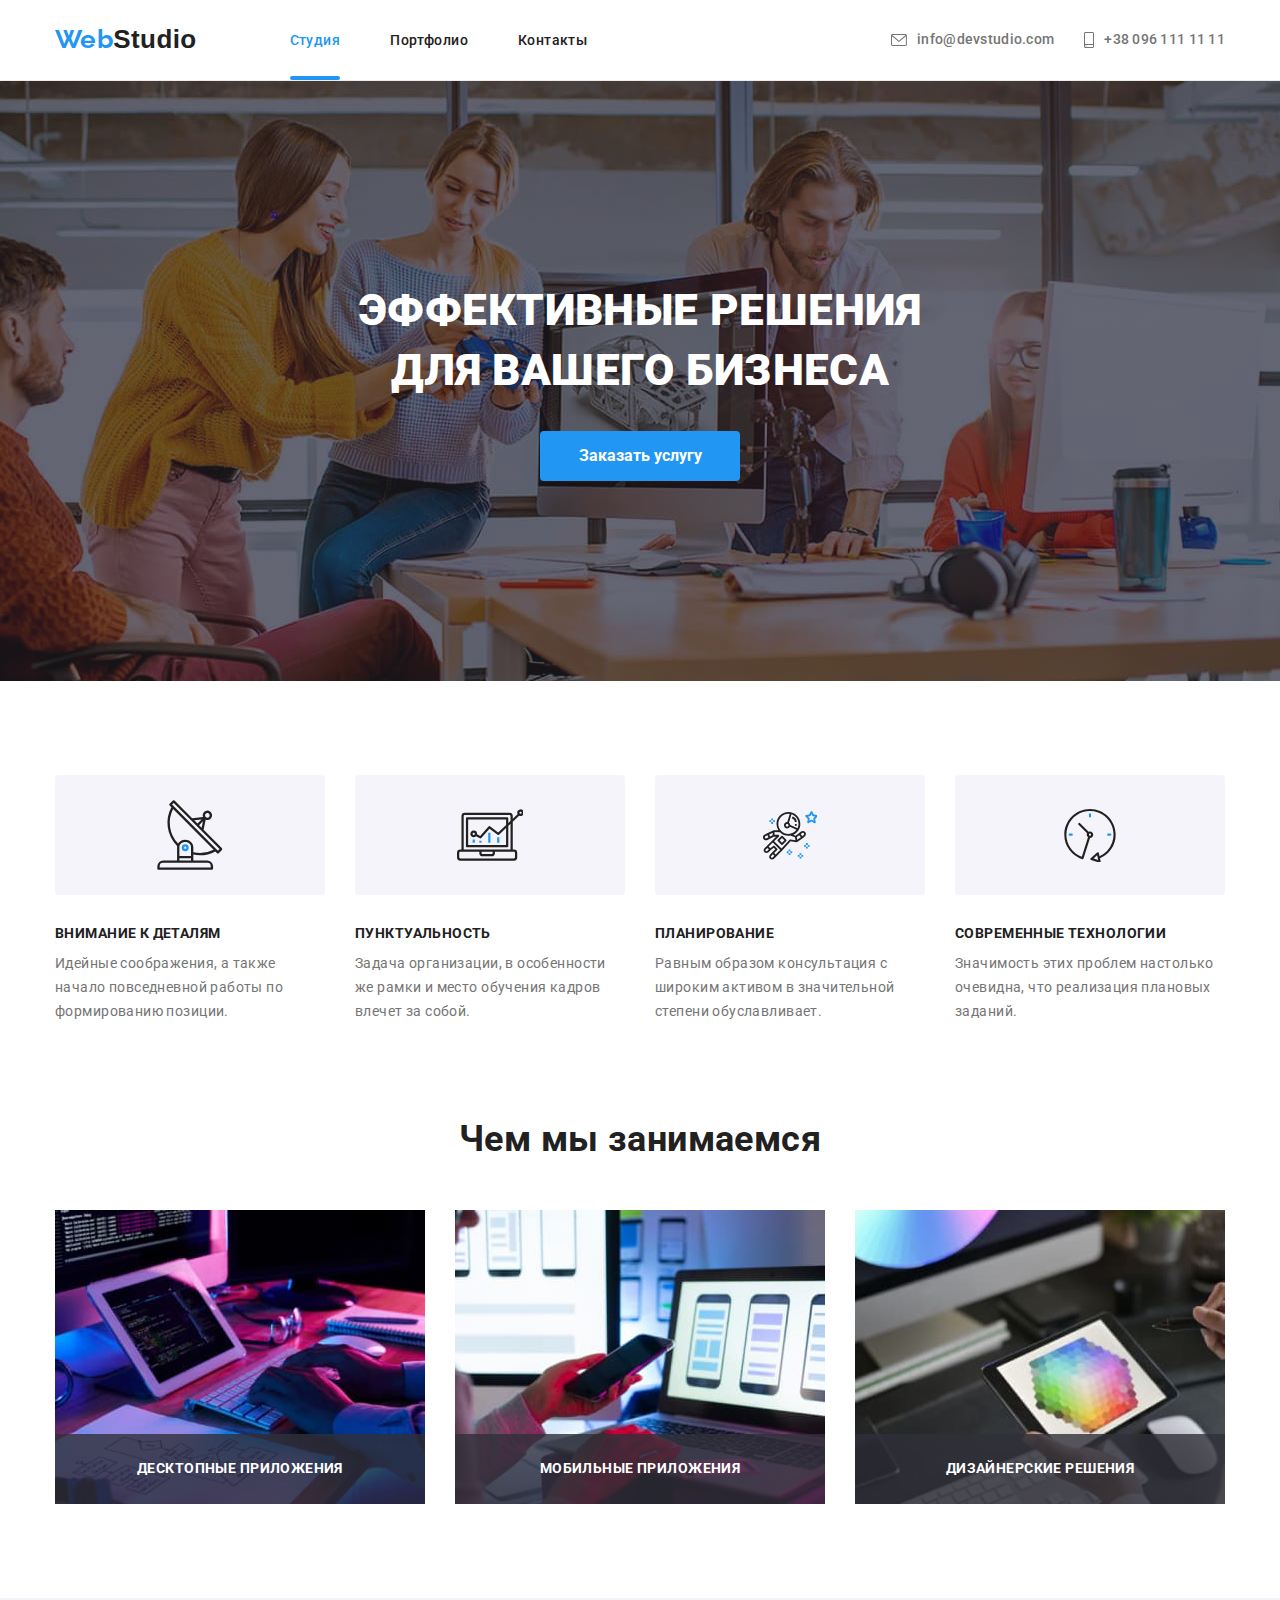
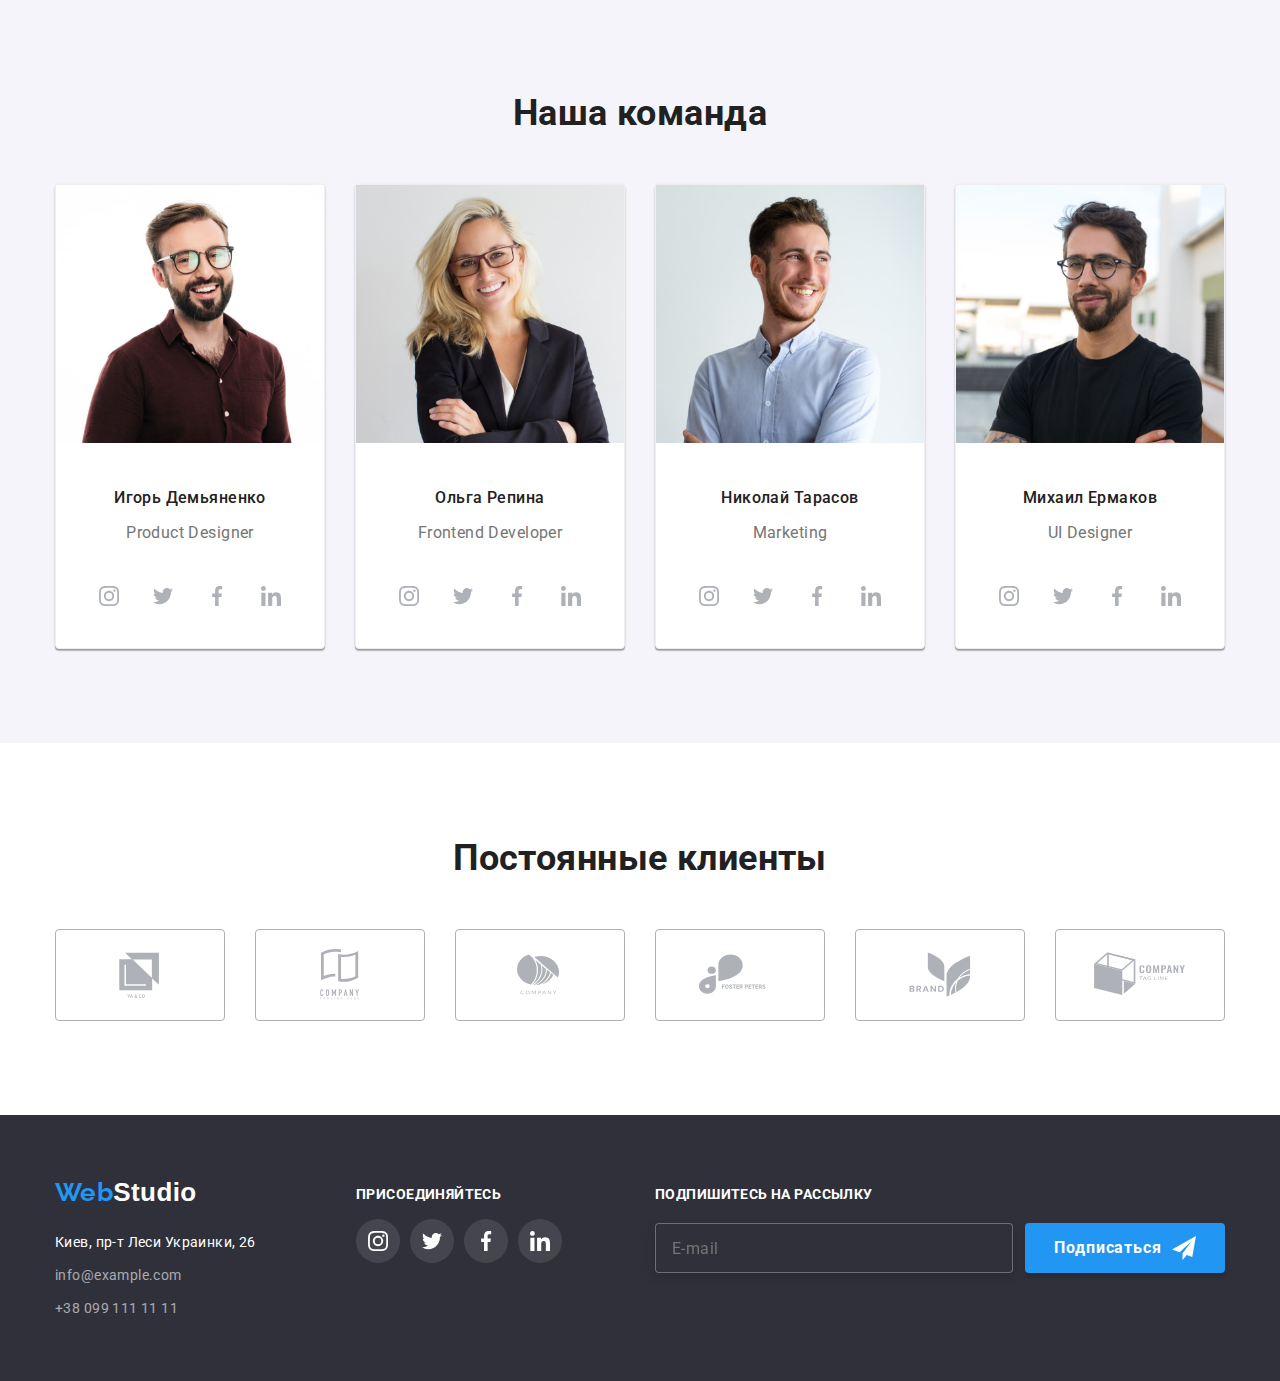
==== index.html @ 703e1705 "копія дз 7" ====
<!DOCTYPE html>
<html lang="ru">
<head>
    <meta charset="UTF-8">
    <meta http-equiv="X-UA-Compatible" content="IE=edge">
    <meta name="viewport" content="width=device-width, initial-scale=1.0">
    <title>WebStudio</title>
    <link rel="stylesheet" href="https://cdnjs.cloudflare.com/ajax/libs/modern-normalize/1.0.0/modern-normalize.min.css">
    <link rel="stylesheet" href="./css/main.min.css" />
    <link rel="preconnect" href="https://fonts.googleapis.com">
    <link rel="preconnect" href="https://fonts.gstatic.com" crossorigin>
    <link href="https://fonts.googleapis.com/css2?family=Raleway:wght@700&family=Roboto:wght@400;500;700;900&display=swap"
        rel="stylesheet">
</head>
<body>
    <!--Шапка сайта-->
    <header class="page-header">
        <div class="container main-nav">
        <nav class="main-nav">
            <a href="./index.html" class="logo">Web<span class="logo__item">Studio</span></a>
            <ul class="site-nav list">
                <li class="site-nav__item"><a href="./index.html" class="site-nav__link current">Студия</a></li>
                <li class="site-nav__item"><a href="./portfolio.html" class="site-nav__link">Портфолио</a></li>
                <li class="site-nav__item"><a href="" class="site-nav__link">Контакты</a></li>
            </ul>
        </nav>
            <ul class="auth-nav list">
                <li class="auth-nav__item link">
                    <a href="mainto:info@devstudio.com" class="auth-nav__link">
                       <svg class="auth-nav__icon" width="16" height="12">
                           <use href="./images/symbol-defs-2.svg#icon-mail"></use>
                       </svg>info@devstudio.com</a>
                </li>
                <li class="auth-nav__item link">
                    <a href="tel:+380961111111" class="auth-nav__link">
                        <svg class="auth-nav__icon" width="10" height="16">
                            <use href="./images/symbol-defs-2.svg#icon-smartphone"></use>
                        </svg>+38 096 111 11 11</a>
                </li>
            </ul>
        </div>
    </header>
    <main>
        <!-- Герой-->
    <div>
        <section class="hero">
            <h1 class="hero__title">ЭФФЕКТИВНЫЕ РЕШЕНИЯ </br> ДЛЯ ВАШЕГО БИЗНЕСА</h1>
            <button type="button" class="hero__button" data-modal-open>Заказать услугу</button>
        </section>
    </div>
    <section class="section">
        <div class="container">
        <!--<h2 class="section-title">Преимущества</h2>-->
        <ul class="section-feature list">
            <li class="section-feature__item">
                <div class="item-feature">
                    <svg class="item-feature__icon" width="65.32" height="70">
                        <use href="./images/symbol-defs-2.svg#icon-vector"></use>
                    </svg>
                </div>
                <h3 class="section-feature__title">ВНИМАНИЕ К ДЕТАЛЯМ</h3>
                <p class="section-feature__text">Идейные соображения, а также начало повседневной работы по формированию позиции.</p> 
            </li>
            <li class="section-feature__item">
                <div class="item-feature">
                    <svg class="item-feature__icon" width="66.96" height="70">
                        <use href="./images/symbol-defs-2.svg#icon-diagram"></use>
                    </svg>
                </div>
                <h3 class="section-feature__title">ПУНКТУАЛЬНОСТЬ</h3>
                <p class="section-feature__text">Задача организации, в особенности же рамки и место обучения кадров влечет за собой.</p>
            </li>
            <li class="section-feature__item">
                <div class="item-feature">
                    <svg class="item-feature__icon" width="54.83" height="60.66">
                        <use href="./images/symbol-defs-2.svg#icon-astronaut"></use>
                    </svg>
                </div>
                <h3 class="section-feature__title">ПЛАНИРОВАНИЕ</h3>
                <p class="section-feature__text">Равным образом консультация с широким активом в значительной степени обуславливает.</p>
            </li>
            <li class="section-feature__item">
                <div class="item-feature">
                    <svg class="item-feature__icon" width="70" height="53.69">
                        <use href="./images/symbol-defs-2.svg#icon-clock"></use>
                    </svg>
                </div>
                <h3 class="section-feature__title">СОВРЕМЕННЫЕ ТЕХНОЛОГИИ</h3>
                <p class="section-feature__text">Значимость этих проблем настолько очевидна, что реализация плановых заданий.</p>
            </li>
        </ul>
        </div>
    </section>
    <section class="section">
        <div class="container">
        <h2 class="section__title">Чем мы занимаемся</h2>
        <ul class="section-works list">
            <li class="section-works__item">
                <div class="section-works__label">
                <img src="./images/box1.jpg" alt="Рабочая область" width="370" height="294">
                <p class="section-works__text">ДЕСКТОПНЫЕ ПРИЛОЖЕНИЯ</p>
                </div>
            </li>
            <li class="section-works__item">
                <div class="section-works__label">
                <img src="./images/box2.jpg" alt="Ноутбук" width="370" height="294">
                <p class="section-works__text">МОБИЛЬНЫЕ ПРИЛОЖЕНИЯ</p>
                </div>            
            </li>
            <li class="section-works__item">
                <div class="section-works__label">
                <img src="./images/box3.jpg" alt="Планшет" width="370" height="294">
                <p class="section-works__text">ДИЗАЙНЕРСКИЕ РЕШЕНИЯ</p>
                </div>            
            </li>
        </ul>
        </div>
    </section>
    <section class="section ours-team">
        <div class="container">
        <h2 class="section__title">Наша команда</h2>
        <ul class="section-team list">
            <li class="section-team__item">
                <img src="./images/img1.jpg" alt="Игорь" width="270" height="260">
                <div class="card-box">
                <h3 class="card-box__title">Игорь Демьяненко</h3>
                <p class="card-box__text">Product Designer</p>
                <ul class="icon list">
                    <li class="icon__item">
                        <a href="" class="icon__contact" aria-label="instagram">
                    <svg class="icons" width="20" height="20">
                        <use href="./images/symbol-defs-2.svg#icon-instagram"></use>
                    </svg>
                        </a>
                    </li>
                    <li class="icon__item">
                        <a href="" class="icon__contact" aria-label="twitter">
                            <svg class="icons" width="20" height="20">
                                <use href="./images/symbol-defs-2.svg#icon-twitter"></use>
                            </svg>
                        </a>
                    </li>
                    <li class="icon__item">
                        <a href="" class="icon__contact" aria-label="fasebook">
                            <svg class="icons" width="20" height="20">
                                <use href="./images/symbol-defs-2.svg#icon-facebook"></use>
                            </svg>
                        </a>
                    </li>
                    <li class="icon__item">
                        <a href="" class="icon__contact" aria-label="linkedin">
                            <svg class="icons" width="20" height="20">
                                <use href="./images/symbol-defs-2.svg#icon-linkedin"></use>
                            </svg>
                        </a>
                    </li>
                </ul>
                </div>
            </li>
            <li class="section-team__item">
                <img src="./images/img2.jpg" alt="Ольга" width="270" height="260">
                <div class="card-box">
                <h3 class="card-box__title">Ольга Репина</h3>
                <p class="card-box__text">Frontend Developer</p>
                <ul class="icon list">
                    <li class="icon__item">
                        <a href="" class="icon__contact" aria-label="instagram">
                            <svg class="icons" width="20" height="20">
                                <use href="./images/symbol-defs-2.svg#icon-instagram"></use>
                            </svg>
                        </a>
                    </li>
                    <li class="icon__item">
                        <a href="" class="icon__contact" aria-label="twitter">
                            <svg class="icons" width="20" height="20">
                                <use href="./images/symbol-defs-2.svg#icon-twitter"></use>
                            </svg>
                        </a>
                    </li>
                    <li class="icon__item">
                        <a href="" class="icon__contact" aria-label="fasebook">
                            <svg class="icons" width="20" height="20">
                                <use href="./images/symbol-defs-2.svg#icon-facebook"></use>
                            </svg>
                        </a>
                    </li>
                    <li class="icon__item">
                        <a href="" class="icon__contact" aria-label="linkedin">
                            <svg class="icons" width="20" height="20">
                                <use href="./images/symbol-defs-2.svg#icon-linkedin"></use>
                            </svg>
                        </a>
                    </li>
                </ul>
                </div>
            </li>
            <li class="section-team__item">
                <img src="./images/img3.jpg" alt="Николай" width="270" height="260">
                <div class="card-box">
                <h3 class="card-box__title">Николай Тарасов</h3>
                <p class="card-box__text">Marketing</p>
                <ul class="icon list">
                    <li class="icon__item">
                        <a href="" class="icon__contact" aria-label="instagram">
                            <svg class="icons" width="20" height="20">
                                <use href="./images/symbol-defs-2.svg#icon-instagram"></use>
                            </svg>
                        </a>
                    </li>
                    <li class="icon__item">
                        <a href="" class="icon__contact" aria-label="twitter">
                            <svg class="icons" width="20" height="20">
                                <use href="./images/symbol-defs-2.svg#icon-twitter"></use>
                            </svg>
                        </a>
                    </li>
                    <li class="icon__item">
                        <a href="" class="icon__contact" aria-label="fasebook">
                            <svg class="icons" width="20" height="20">
                                <use href="./images/symbol-defs-2.svg#icon-facebook"></use>
                            </svg>
                        </a>
                    </li>
                    <li class="icon__item">
                        <a href="" class="icon__contact" aria-label="linkedin">
                            <svg class="icons" width="20" height="20">
                                <use href="./images/symbol-defs-2.svg#icon-linkedin"></use>
                            </svg>
                        </a>
                    </li>
                </ul>
                </div>
            </li>
            <li class="section-team__item">
                <img src="./images/img4.jpg" alt="Михаил" width="270" height="260">
                <div class="card-box">
                    <h3 class="card-box__title">Михаил Ермаков</h3>
                    <p class="card-box__text">UI Designer</p>
                <ul class="icon list">
                    <li class="icon__item">
                        <a href="" class="icon__contact" aria-label="instagram">
                            <svg class="icons" width="20" height="20">
                                <use href="./images/symbol-defs-2.svg#icon-instagram"></use>
                            </svg>
                        </a>
                    </li>
                    <li class="icon__item">
                        <a href="" class="icon__contact" aria-label="twitter">
                            <svg class="icons" width="20" height="20">
                                <use href="./images/symbol-defs-2.svg#icon-twitter"></use>
                            </svg>
                        </a>
                    </li>
                    <li class="icon__item">
                        <a href="" class="icon__contact" aria-label="fasebook">
                            <svg class="icons" width="20" height="20">
                                <use href="./images/symbol-defs-2.svg#icon-facebook"></use>
                            </svg>
                        </a>
                    </li>
                    <li class="icon__item">
                        <a href="" class="icon__contact" aria-label="linkedin">
                            <svg class="icons" width="20" height="20">
                                <use href="./images/symbol-defs-2.svg#icon-linkedin"></use>
                            </svg>
                        </a>
                    </li>
                </ul>
                </div>
            </li>
        </ul>
        </div>
    </section>

    <section class="section">
        <div class="container"> 
        <h2 class="section__title">Постоянные клиенты</h2>
            <ul class="section-cliens list">
                <li class="section-cliens__item">
                <a href="" class="cliens">
                    <svg class="cliens__icon" width="106" height="60">
                        <use href="./images/symbol-defs-2.svg#icon-Logo1"></use>
                    </svg>
                </a>
                </li>
                <li class="section-cliens__item">
                <a href="" class="cliens">
                    <svg class="cliens__icon" width="106" height="60">
                        <use href="./images/symbol-defs-2.svg#icon-Logo2"></use>
                    </svg>
                </a>
                </il>
                <li class="section-cliens__item">
                <a href="" class="cliens">
                    <svg class="cliens__icon" width="106" height="60">
                        <use href="./images/symbol-defs-2.svg#icon-Logo3"></use>
                    </svg>
                </a>
                </li>
                <li class="section-cliens__item">
                <a href="" class="cliens">
                    <svg class="cliens__icon" width="106" height="60">
                        <use href="./images/symbol-defs-2.svg#icon-Logo4"></use>
                    </svg>
                </a>
                </li>
                <li class="section-cliens__item">
                <a href="" class="cliens">
                    <svg class="cliens__icon" width="106" height="60">
                        <use href="./images/symbol-defs-2.svg#icon-Logo5"></use>
                    </svg>
                </a>
                </li>
                <li class="section-cliens__item">
                <a href="" class="cliens">
                    <svg class="cliens__icon" width="106" height="60">
                        <use href="./images/symbol-defs-2.svg#icon-Logo6"></use>
                    </svg>
                </a>
                </li>
            </ul>
        </div>
            </section>
</main>
<footer class="footer">
    <div class="container addres">
    <div class="container__addres"> 
        <a href="./index.html" class="logo">Web<span class="logo__items">Studio</span></a>
    <address>
        <ul class="contact-address list">
            <li class="contact-address__item">Киев, пр-т Леси Украинки, 26</li>
            <li class="contact-address__item"><a href="mainto:info@example.com" class="address">info@example.com</a></li>
            <li class="contact-address__item"><a href="tel:+380991111111" class="address">+38 099 111 11 11</a></li>
        </ul>
    </address>
    </div>
    <div class="sotial">
    <p class="sotial__text">ПРИСОЕДИНЯЙТЕСЬ</p>
    <ul class="icon list">
        <li class="icon__item">
        <a href="" class="icon__contact-footer" aria-label="instagram">
            <svg class="icons" width="20" height="20">
                <use href="./images/symbol-defs-2.svg#icon-instagram"></use>
            </svg>
        </a>
        </li>
        <li class="icon__item">
        <a href="" class="icon__contact-footer" aria-label="twitter">
            <svg class="icons" width="20" height="20">
                <use href="./images/symbol-defs-2.svg#icon-twitter"></use>
            </svg>
        </a>
        </li>
        <li class="icon__item">
        <a href="" class="icon__contact-footer" aria-label="fasebook">
            <svg class="icons" width="20" height="20">
                <use href="./images/symbol-defs-2.svg#icon-facebook"></use>
            </svg>
        </a>
        </li>
        <li class="icon__item">
        <a href="" class="icon__contact-footer" aria-label="linkedin">
            <svg class="icons" width="20" height="20">
                <use href="./images/symbol-defs-2.svg#icon-linkedin"></use>
            </svg>
        </a>
        </li>
    </ul>
    </div>
<!--Подписка-->
<div class="subscribe">
    <h2 class="input__text">ПОДПИШИТЕСЬ НА РАССЫЛКУ</h2>
    <form class="form-subscribe">
        <label for="email">
        <input type="email" name="email" id="email" class="input-subscribe" placeholder="E-mail" />
        </label>
        <div class="input-button">
            <button type="submit" class="button-subscribe">Подписаться
                <svg class="button-subscribe__icon-send" width="24" height="24">
                    <use href="./images/symbol-defs-2.svg#icon-icon-send"></use>
                </svg>
            </button>
        </div> 
    </form>
</div>  
</div>
</footer>

<!--Модальне вікно-->

<div class="backdrop is-hidden" data-modal>
    <div class="modal">
       <button type="button" class="button-modal" data-modal-close>
       <svg class="button-modal__icon" width="11" height="11">
            <use href="./images/symbol-defs-2.svg#icon-icon"></use>
       </svg>
       </button>
           <h2 class="modal__text">Оставьте свои данные, мы вам перезвоним</h2>
           <form class="field">
           <div class="form-field">
           <label for="username" class="form-field__label">
            Имя
            <input class="form-field__input" type="text" name="username" id="username" autofocus required />
            <svg class="form-field__icon" width="18" height="18">
                <use href="./images/symbol-defs-2.svg#icon-person-black"></use>
            </svg>
           </label>
           </div>

           <div class="form-field">
           <label for="phone-number" class="form-field__label">
            Телефон
            <input class="form-field__input" type="tel" name="phone-number" id="phone-number" pattern="[0-9](10)" title="0971111111" required />
            <svg class="form-field__icon" width="18" height="18">
                <use href="./images/symbol-defs-2.svg#icon-phone-black"></use>
            </svg>
           </label>
           </div>
           
           <div class="form-field">
           <label for="email" class="form-field__label">
            Почта
            <input class="form-field__input" type="email" name="email" id="email" />
            <svg class="form-field__icon" width="18" height="18">
                <use href="./images/symbol-defs-2.svg#icon-email-black"></use>
            </svg>
           </label>
           </div>

           <div class="form-field">
           <label for="feedback" class="form-field__label">
            Комментарий
            <textarea class="form-field__feedback" name="feedback" id="feedback" placeholder="Введите текст"></textarea>
           </label>
           </div>

            <label for="checkbox" class="form-field__label-check">          
            <input type="checkbox" class="form-field__input-check" id="checkbox" name="checkbox">
            <svg class="form-field__icon-box" width="16" height="15">
                <use href="./images/symbol-defs-2.svg#icon-send"></use>
            </svg>
            Соглашаюсь с рассылкой и принимаю&nbsp;<a class="form-field__check-contract" href="#">Условия договора</a>
            </label>

          <button type="submit" class="button-submit">Отправить</button>
        </form>
        </div>
</div>

<script src="./js/modal.js"></script>
</body>
</html>
---- css/main.min.css ----
.container{width:1200px;padding-left:15px;padding-right:15px;margin:0 auto}.section{padding-top:94px;padding-bottom:94px}.section:nth-child(2){padding-bottom:0px}body{background-color:#fff;color:#757575;font-family:Roboto, sans-serif;font-size:14px;line-height:1.71;font-weight:400;letter-spacing:0.42px}.list{padding:0px;margin:0px;list-style:none;font-style:normal}img{display:block;max-width:100%;height:auto}svg{display:block;max-width:100%;height:auto}.auth-nav{display:-webkit-box;display:-webkit-flex;display:-ms-flexbox;display:flex;margin-left:auto;padding-top:32px;padding-bottom:32px}.auth-nav__link{display:-webkit-box;display:-webkit-flex;display:-ms-flexbox;display:flex;-webkit-box-align:center;-webkit-align-items:center;-ms-flex-align:center;align-items:center;-webkit-box-pack:center;-webkit-justify-content:center;-ms-flex-pack:center;justify-content:center;color:#757575;fill:#757575;text-decoration:none;cursor:pointer;font-size:14px;line-height:1.14;font-weight:500;font-style:normal;letter-spacing:0.02em;-webkit-transition:color 250ms cubic-bezier(0.4, 0, 0.2, 1);-o-transition:color 250ms cubic-bezier(0.4, 0, 0.2, 1);transition:color 250ms cubic-bezier(0.4, 0, 0.2, 1)}.auth-nav__link:hover,.auth-nav__link:focus{color:#2196f3;fill:#2196f3}.auth-nav__item+.auth-nav__item{margin-left:30px}.auth-nav__icon:first-child{margin-right:10px}.hero__button{display:inline-block;-webkit-border-radius:4px;border-radius:4px;padding:10px 32px;min-width:200px;border:0px solid transparent;color:#fff;background-color:#2196f3;cursor:pointer;font-family:inherit;font-size:16px;line-height:1.88;font-weight:700;text-align:center}.button-second{display:inline-block;-webkit-border-radius:4px;border-radius:4px;padding:6px 22px;border:0px solid transparent;color:#212121;background-color:#f5f4fa;cursor:pointer;font-family:inherit;font-size:16px;line-height:1.63;font-weight:500;text-align:center;-webkit-transition:color 250ms cubic-bezier(0.4, 0, 0.2, 1),background-color 250ms cubic-bezier(0.4, 0, 0.2, 1),-webkit-box-shadow 250ms cubic-bezier(0.4, 0, 0.2, 1);transition:color 250ms cubic-bezier(0.4, 0, 0.2, 1),background-color 250ms cubic-bezier(0.4, 0, 0.2, 1),-webkit-box-shadow 250ms cubic-bezier(0.4, 0, 0.2, 1);-o-transition:color 250ms cubic-bezier(0.4, 0, 0.2, 1),background-color 250ms cubic-bezier(0.4, 0, 0.2, 1),box-shadow 250ms cubic-bezier(0.4, 0, 0.2, 1);transition:color 250ms cubic-bezier(0.4, 0, 0.2, 1),background-color 250ms cubic-bezier(0.4, 0, 0.2, 1),box-shadow 250ms cubic-bezier(0.4, 0, 0.2, 1);transition:color 250ms cubic-bezier(0.4, 0, 0.2, 1),background-color 250ms cubic-bezier(0.4, 0, 0.2, 1),box-shadow 250ms cubic-bezier(0.4, 0, 0.2, 1),-webkit-box-shadow 250ms cubic-bezier(0.4, 0, 0.2, 1)}.button-second:hover,.button-second:focus{-webkit-box-shadow:0px 1px 1px rgba(0,0,0,0.12),0px 4px 4px rgba(0,0,0,0.06),1px 4px 6px rgba(0,0,0,0.16);box-shadow:0px 1px 1px rgba(0,0,0,0.12),0px 4px 4px rgba(0,0,0,0.06),1px 4px 6px rgba(0,0,0,0.16);color:#fff;background-color:#2196f3}.button-subscribe{display:-webkit-box;display:-webkit-flex;display:-ms-flexbox;display:flex;-webkit-box-align:center;-webkit-align-items:center;-ms-flex-align:center;align-items:center;-webkit-box-pack:center;-webkit-justify-content:center;-ms-flex-pack:center;justify-content:center;width:200px;height:50px;border:0px;margin-left:12px;margin-top:20px;font-size:16px;line-height:1.88;font-weight:700;letter-spacing:0.06em;text-align:center;color:#fff;background:#2196f3;-webkit-box-shadow:0px 4px 4px rgba(0,0,0,0.15);box-shadow:0px 4px 4px rgba(0,0,0,0.15);-webkit-border-radius:4px;border-radius:4px}.button-modal{display:-webkit-box;display:-webkit-flex;display:-ms-flexbox;display:flex;-webkit-box-align:center;-webkit-align-items:center;-ms-flex-align:center;align-items:center;-webkit-box-pack:center;-webkit-justify-content:center;-ms-flex-pack:center;justify-content:center;width:30px;height:30px;position:absolute;top:8px;right:8px;padding:6px;-webkit-border-radius:50%;border-radius:50%;content:' ';border:1px solid rgba(0,0,0,0.1);background-color:#fff;fill:#212121;cursor:pointer;-webkit-transition:background-color 250ms cubic-bezier(0.4, 0, 0.2, 1);-o-transition:background-color 250ms cubic-bezier(0.4, 0, 0.2, 1);transition:background-color 250ms cubic-bezier(0.4, 0, 0.2, 1)}.button-modal:hover{fill:#2196f3}.button-submit{display:block;width:200px;height:50px;margin:0 auto;padding:10px 55px;color:#fff;background-color:#2196f3;font-size:16px;line-height:1.88;font-weight:700;border:0px;-webkit-box-shadow:0px 4px 4px rgba(0,0,0,0.15);box-shadow:0px 4px 4px rgba(0,0,0,0.15);-webkit-border-radius:4px;border-radius:4px;-webkit-box-align:center;-webkit-align-items:center;-ms-flex-align:center;align-items:center;text-align:center}.hero{max-width:1600px;height:600px;margin-left:auto;margin-right:auto;text-align:center;padding-top:200px;padding-bottom:200px;background-color:#2f303a;background-image:-webkit-gradient(linear, left top, right top, from(rgba(47,48,58,0.4)), to(rgba(47,48,58,0.4))),url(../images/Imghero.jpg);background-image:-webkit-linear-gradient(left, rgba(47,48,58,0.4), rgba(47,48,58,0.4)),url(../images/Imghero.jpg);background-image:-o-linear-gradient(left, rgba(47,48,58,0.4), rgba(47,48,58,0.4)),url(../images/Imghero.jpg);background-image:linear-gradient(to right, rgba(47,48,58,0.4), rgba(47,48,58,0.4)),url(../images/Imghero.jpg);background-repeat:no-repeat;-webkit-background-size:cover;background-size:cover;background-position:center}.hero__title{margin-top:0px;margin-bottom:30px;color:#fff;font-size:44px;line-height:1.36;font-weight:900}.icon,.icon-footer{display:-webkit-box;display:-webkit-flex;display:-ms-flexbox;display:flex;-webkit-box-align:center;-webkit-align-items:center;-ms-flex-align:center;align-items:center;-webkit-box-pack:center;-webkit-justify-content:center;-ms-flex-pack:center;justify-content:center}.icon__contact{display:-webkit-box;display:-webkit-flex;display:-ms-flexbox;display:flex;width:44px;height:44px;margin-top:16px;padding:12px;border:none;-webkit-border-radius:50%;border-radius:50%;fill:#afb1b8;background-color:#fff;cursor:pointer;-webkit-transition:fill 250ms cubic-bezier(0.4, 0, 0.2, 1),background-color 250ms cubic-bezier(0.4, 0, 0.2, 1);-o-transition:fill 250ms cubic-bezier(0.4, 0, 0.2, 1),background-color 250ms cubic-bezier(0.4, 0, 0.2, 1);transition:fill 250ms cubic-bezier(0.4, 0, 0.2, 1),background-color 250ms cubic-bezier(0.4, 0, 0.2, 1)}.icon__contact:hover,.icon__contact:focus{fill:#fff;background-color:#2196f3}.icon__item+.icon__item{margin-left:10px}.icon__contact-footer{display:-webkit-box;display:-webkit-flex;display:-ms-flexbox;display:flex;width:44px;height:44px;margin-top:16px;padding:12px;border:none;-webkit-border-radius:50%;border-radius:50%;cursor:pointer;fill:#fff;background-color:rgba(255,255,255,0.1);-webkit-transition:fill 250ms cubic-bezier(0.4, 0, 0.2, 1),background-color 250ms cubic-bezier(0.4, 0, 0.2, 1);-o-transition:fill 250ms cubic-bezier(0.4, 0, 0.2, 1),background-color 250ms cubic-bezier(0.4, 0, 0.2, 1);transition:fill 250ms cubic-bezier(0.4, 0, 0.2, 1),background-color 250ms cubic-bezier(0.4, 0, 0.2, 1)}.icon__contact-footer:hover,.icon__contact-footer:focus{fill:#fff;background:#2196f3}.logo{color:#2196f3;text-decoration:none;font-family:Raleway, sans-serif;font-size:26px;line-height:1.17;font-weight:700}.logo__item{color:#212121;font-family:Oleo Script, sans-serif;font-size:26px;line-height:1.38;font-weight:700}.logo__items{color:#fff;font-family:Oleo Script, sans-serif;font-size:26px;line-height:1.38;font-weight:700}.backdrop{position:fixed;top:0;left:0;width:100%;height:100%;padding:8px;background-color:#00000033}.backdrop.is-hidden{opacity:0;pointer-events:none;visibility:hidden}.backdrop.is-hidden .modal{-webkit-transform:scale(1.1) translate(-50%, -50%);-ms-transform:scale(1.1) translate(-50%, -50%);transform:scale(1.1) translate(-50%, -50%)}.modal{display:block;width:528px;height:581px;padding:40px;background-color:#fff;-webkit-box-shadow:0px 1px 3px rgba(0,0,0,0.12),0px 1px 1px rgba(0,0,0,0.14),0px 2px 1px rgba(0,0,0,0.2);box-shadow:0px 1px 3px rgba(0,0,0,0.12),0px 1px 1px rgba(0,0,0,0.14),0px 2px 1px rgba(0,0,0,0.2);-webkit-border-radius:4px;border-radius:4px;position:absolute;top:50%;left:50%;-webkit-transform:scale(1) translate(-50%, -50%);-ms-transform:scale(1) translate(-50%, -50%);transform:scale(1) translate(-50%, -50%);-webkit-transition:scale 250ms cubic-bezier(0.4, 0, 0.2, 1),translate 250ms cubic-bezier(0.4, 0, 0.2, 1),opacity 250ms cubic-bezier(0.4, 0, 0.2, 1);-o-transition:scale 250ms cubic-bezier(0.4, 0, 0.2, 1),translate 250ms cubic-bezier(0.4, 0, 0.2, 1),opacity 250ms cubic-bezier(0.4, 0, 0.2, 1);transition:scale 250ms cubic-bezier(0.4, 0, 0.2, 1),translate 250ms cubic-bezier(0.4, 0, 0.2, 1),opacity 250ms cubic-bezier(0.4, 0, 0.2, 1)}.modal__text{font-size:20px;line-height:1.15;font-weight:700;text-align:center;letter-spacing:0.03em;color:#212121;margin-bottom:12px;margin-top:0}.form-field{display:-webkit-box;display:-webkit-flex;display:-ms-flexbox;display:flex;-webkit-box-orient:vertical;-webkit-box-direction:normal;-webkit-flex-direction:column;-ms-flex-direction:column;flex-direction:column;padding:0;margin-bottom:10px}.form-field__label{position:relative;font-family:inherit;font-size:12px;line-height:1.17;font-weight:400;letter-spacing:0.01em}.form-field__input{font-family:inherit;color:#757575;letter-spacing:0.01em;background:#fff;border:1px solid rgba(33,33,33,0.2);-webkit-border-radius:4px;border-radius:4px;padding:0 10px 0 42px;margin-top:4px;width:100%;height:40px;-webkit-transition:border 250ms cubic-bezier(0.4, 0, 0.2, 1);-o-transition:border 250ms cubic-bezier(0.4, 0, 0.2, 1);transition:border 250ms cubic-bezier(0.4, 0, 0.2, 1)}.form-field__input:focus{border:1px solid #2196f3;outline:none}.form-field__input:focus+.form-field__icon{fill:#2196f3}.form-field__icon{display:block;position:absolute;top:50%;left:12px;fill:#212121;display:block;-webkit-transition:fill 250ms cubic-bezier(0.4, 0, 0.2, 1);-o-transition:fill 250ms cubic-bezier(0.4, 0, 0.2, 1);transition:fill 250ms cubic-bezier(0.4, 0, 0.2, 1)}.form-field__feedback{display:block;font-family:inherit;letter-spacing:0.01em;background:#fff;border:1px solid rgba(33,33,33,0.2);-webkit-border-radius:4px;border-radius:4px;padding:12px 16px;margin-top:4px;width:100%;height:120px;resize:none}.form-field__feedback:focus{border:1px solid var(--accent-color)}.form-field__feedback::-webkit-input-placeholder{color:#75757580}.form-field__feedback:-ms-input-placeholder{color:#75757580}.form-field__feedback::-ms-input-placeholder{color:#75757580}.form-field__feedback::placeholder{color:#75757580}.form-field__label-check{display:-webkit-box;display:-webkit-flex;display:-ms-flexbox;display:flex;-webkit-box-align:center;-webkit-align-items:center;-ms-flex-align:center;align-items:center;font-family:inherit;font-size:14px;line-height:1.71;font-weight:400;letter-spacing:0.03em;color:#757575;padding-left:36px;margin-top:20px;margin-bottom:30px}.form-field__check-contract{color:#2196f3}.form-field__input-check{display:block;position:absolute;width:1px;height:1px;margin:-1px;padding:0;border:0;clip:rect(0 0 0 0);overflow:hidden}.form-field__icon-box{display:inline-block;position:absolute;margin-left:-24px;width:16px;height:15px}.form-field__input-check:checked+.form-field__icon-box{background-image:url("../images/icon-check.svg");-webkit-background-size:contain;background-size:contain;background-position:center;background-repeat:no-repeat;-webkit-background-origin:border-box;background-origin:border-box;border-color:#2196f3;background-color:#2196f3;outline:1px solid #2196f3;fill:#2196f3}.form-field__input-check:checked+.form-field__icon-box:focus+.form-field__icon-box{outline:1px solid var(--accent-color)}.section__title{margin-top:0px;margin-bottom:50px;color:#212121;font-size:36px;line-height:1.17;font-weight:700;text-align:center}.section-feature__title{margin-top:0px;margin-bottom:10px;color:#212121;font-size:14px;line-height:1.17;font-weight:700}.section-feature__text{margin-top:0px;margin-bottom:0px}.section-feature{display:-webkit-box;display:-webkit-flex;display:-ms-flexbox;display:flex}.section-feature__item{display:block;width:270px}.section-feature__item+.section-feature__item{margin-left:30px}.section-works{display:-webkit-box;display:-webkit-flex;display:-ms-flexbox;display:flex}.section-works__item+.section-works__item{margin-left:30px}.section-works__text{display:block;-webkit-box-align:center;-webkit-align-items:center;-ms-flex-align:center;align-items:center;width:370px;height:70px;margin:0;padding-top:27px;padding-bottom:27px;color:#fff;background-color:#2f303acc;font-size:14px;line-height:1.14;font-weight:700;text-align:center;letter-spacing:0.03em;text-transform:uppercase;position:absolute;left:0;bottom:0}.section-works__label{display:-webkit-box;display:-webkit-flex;display:-ms-flexbox;display:flex;position:relative}.section-team{display:-webkit-box;display:-webkit-flex;display:-ms-flexbox;display:flex;text-align:center}.section-team>.section-team__item{background-color:#fff;-webkit-box-shadow:0px 1px 3px rgba(0,0,0,0.12),0px 1px 1px rgba(0,0,0,0.14),0px 2px 1px rgba(0,0,0,0.2);box-shadow:0px 1px 3px rgba(0,0,0,0.12),0px 1px 1px rgba(0,0,0,0.14),0px 2px 1px rgba(0,0,0,0.2);-webkit-border-radius:4px;border-radius:4px;border:1px solid #eee}.section-team__item+.section-team__item{margin-left:30px}.card-box{padding-top:30px;padding-bottom:30px}.card-box__title{color:#212121;font-size:16px;line-height:1.17;font-weight:500}.card-box__text{color:#757575;font-size:16px;line-height:1.17;font-weight:400}.section-button{display:-webkit-box;display:-webkit-flex;display:-ms-flexbox;display:flex;-webkit-box-pack:center;-webkit-justify-content:center;-ms-flex-pack:center;justify-content:center;margin-bottom:50px}.section-button__item+.section-button__item{margin-left:8px}.portfolio-work{display:-webkit-box;display:-webkit-flex;display:-ms-flexbox;display:flex;-webkit-flex-wrap:wrap;-ms-flex-wrap:wrap;flex-wrap:wrap;margin-left:-webkit-calc(-1 * 30px);margin-left:calc(-1 * 30px);margin-top:-webkit-calc(-1 * 30px);margin-top:calc(-1 * 30px)}.portfolio-work>.portfolio-work__item{-webkit-flex-basis:-webkit-calc(1200px / 3 - 30px);-ms-flex-preferred-size:calc(1200px / 3 - 30px);flex-basis:calc(1200px / 3 - 30px);margin-left:30px;margin-top:30px}.portfolio__title{display:block;-webkit-box-align:center;-webkit-align-items:center;-ms-flex-align:center;align-items:center;width:100%;height:100%;margin:0;padding-top:63px;padding-bottom:63px;padding-left:24px;padding-right:24px;color:#fff;background-color:#2196f3e5;font-size:18px;line-height:1.56;font-weight:400;letter-spacing:0.03em;position:absolute;bottom:0;left:0;-webkit-transform:translateY(100%);-ms-transform:translateY(100%);transform:translateY(100%);-webkit-transition:-webkit-transform 250ms cubic-bezier(0.4, 0, 0.2, 1);transition:-webkit-transform 250ms cubic-bezier(0.4, 0, 0.2, 1);-o-transition:transform 250ms cubic-bezier(0.4, 0, 0.2, 1);transition:transform 250ms cubic-bezier(0.4, 0, 0.2, 1);transition:transform 250ms cubic-bezier(0.4, 0, 0.2, 1), -webkit-transform 250ms cubic-bezier(0.4, 0, 0.2, 1)}.overlay{position:relative;overflow:hidden}.portfolio-work__item:hover .portfolio__title{-webkit-transform:translateY(0);-ms-transform:translateY(0);transform:translateY(0)}.card-content__title{margin-bottom:4px;margin-top:0px;color:#212121;font-size:18px;line-height:2;font-weight:700}.card-content__text{margin-top:0px;margin-bottom:0px;color:#757575;font-size:16px;line-height:1.88;font-weight:400;font-size:16px;line-height:1.88}.portfolio{text-decoration:none;display:block;max-width:100%;height:auto;border:1px solid #eee;-webkit-transition:-webkit-box-shadow 250ms cubic-bezier(0.4, 0, 0.2, 1);transition:-webkit-box-shadow 250ms cubic-bezier(0.4, 0, 0.2, 1);-o-transition:box-shadow 250ms cubic-bezier(0.4, 0, 0.2, 1);transition:box-shadow 250ms cubic-bezier(0.4, 0, 0.2, 1);transition:box-shadow 250ms cubic-bezier(0.4, 0, 0.2, 1), -webkit-box-shadow 250ms cubic-bezier(0.4, 0, 0.2, 1)}.portfolio-work__item:hover{-webkit-box-shadow:0px 1px 1px rgba(0,0,0,0.12),0px 4px 4px rgba(0,0,0,0.06),1px 4px 6px rgba(0,0,0,0.16);box-shadow:0px 1px 1px rgba(0,0,0,0.12),0px 4px 4px rgba(0,0,0,0.06),1px 4px 6px rgba(0,0,0,0.16)}.card-content{padding:20px 24px}.addres{display:-webkit-box;display:-webkit-flex;display:-ms-flexbox;display:flex}.address{display:-webkit-box;display:-webkit-flex;display:-ms-flexbox;display:flex;color:#ffffff99;text-decoration:none;width:231px;-webkit-transition:color 250ms cubic-bezier(0.4, 0, 0.2, 1);-o-transition:color 250ms cubic-bezier(0.4, 0, 0.2, 1);transition:color 250ms cubic-bezier(0.4, 0, 0.2, 1)}.address:hover,.address:focus{color:#2196f3}.contact-address{margin-top:20px}.contact-address__item+.contact-address__item{margin-top:9px}.item-feature{display:-webkit-box;display:-webkit-flex;display:-ms-flexbox;display:flex;-webkit-box-align:center;-webkit-align-items:center;-ms-flex-align:center;align-items:center;-webkit-box-pack:center;-webkit-justify-content:center;-ms-flex-pack:center;justify-content:center;margin-bottom:30px;height:120px;width:270px;-webkit-border-radius:4px;border-radius:4px;background-color:#f5f4fa;fill:#212121}.section-cliens{display:-webkit-box;display:-webkit-flex;display:-ms-flexbox;display:flex;-webkit-box-align:center;-webkit-align-items:center;-ms-flex-align:center;align-items:center;-webkit-box-pack:center;-webkit-justify-content:center;-ms-flex-pack:center;justify-content:center}.cliens{display:-webkit-box;display:-webkit-flex;display:-ms-flexbox;display:flex;padding:16px 32px;width:170px;height:92px;-webkit-border-radius:4px;border-radius:4px;border:1px solid #afb1b8;fill:#afb1b8;cursor:pointer;-webkit-transition:fill 250ms cubic-bezier(0.4, 0, 0.2, 1),border 250ms cubic-bezier(0.4, 0, 0.2, 1);-o-transition:fill 250ms cubic-bezier(0.4, 0, 0.2, 1),border 250ms cubic-bezier(0.4, 0, 0.2, 1);transition:fill 250ms cubic-bezier(0.4, 0, 0.2, 1),border 250ms cubic-bezier(0.4, 0, 0.2, 1)}.cliens:hover,.cliens:focus{fill:#2196f3;border:1px solid #2196f3}.section-cliens__item+.section-cliens__item{margin-left:30px}.sotial__text,.input__text{display:block;margin-top:0px;margin-bottom:0px;color:#fff;font-size:14px;line-height:1.14;font-weight:700;letter-spacing:0.03em;text-transform:uppercase}.sotial{display:-webkit-box;display:-webkit-flex;display:-ms-flexbox;display:flex;-webkit-box-orient:vertical;-webkit-box-direction:normal;-webkit-flex-direction:column;-ms-flex-direction:column;flex-direction:column;width:206px;height:80px;margin-left:70px;margin-top:12px;margin-bottom:40px}.button-subscribe__icon-send{margin-left:10px}.form-subscribe{display:-webkit-box;display:-webkit-flex;display:-ms-flexbox;display:flex;-webkit-box-align:center;-webkit-align-items:center;-ms-flex-align:center;align-items:center;-webkit-box-pack:center;-webkit-justify-content:center;-ms-flex-pack:center;justify-content:center}.subscribe{margin-left:93px;margin-top:12px;margin-bottom:34px;height:86px;width:570px}.input-subscribe{width:358px;height:50px;margin-top:20px;padding:15px 16px;border:1px solid rgba(255,255,255,0.3);-webkit-filter:drop-shadow(0px 4px 4px rgba(0,0,0,0.15));filter:drop-shadow(0px 4px 4px rgba(0,0,0,0.15));-webkit-border-radius:4px;border-radius:4px;font-size:16px;line-height:1.25;font-weight:400;-webkit-box-align:center;-webkit-align-items:center;-ms-flex-align:center;align-items:center;letter-spacing:0.03em;color:rgba(255,255,255,0.6);background-color:#2f303a}.ours-team{margin-left:auto;margin-right:auto;text-align:center;background-color:#f5f4fa}.container__addres{-webkit-box-orient:vertical;-webkit-box-direction:normal;-webkit-flex-direction:column;-ms-flex-direction:column;flex-direction:column}.site-nav{display:-webkit-box;display:-webkit-flex;display:-ms-flexbox;display:flex;margin-left:93px}.site-nav__item+.site-nav__item{margin-left:50px}.site-nav__link{display:-webkit-box;display:-webkit-flex;display:-ms-flexbox;display:flex;padding-top:32px;padding-bottom:32px;color:#212121;text-decoration:none;font-size:14px;line-height:1.17;font-weight:500;position:relative;-webkit-transition:color 250ms cubic-bezier(0.4, 0, 0.2, 1);-o-transition:color 250ms cubic-bezier(0.4, 0, 0.2, 1);transition:color 250ms cubic-bezier(0.4, 0, 0.2, 1)}.site-nav__link:hover,.site-nav__link:focus{color:#2196f3}.site-nav__link.current{color:#2196f3}.site-nav__link.current::after{display:inline-block;content:'';width:100%;height:4px;border-bottom:solid 4px #2196f3;-webkit-border-radius:2px;border-radius:2px;position:absolute;bottom:0;right:0}.footer{border:#2f303a;background-color:#2f303a;color:#fff;text-decoration:none;padding-top:60px;padding-bottom:60px}.page-header{margin:0 auto;border-bottom:1px solid #ececec}.main-nav{display:-webkit-box;display:-webkit-flex;display:-ms-flexbox;display:flex;-webkit-box-align:center;-webkit-align-items:center;-ms-flex-align:center;align-items:center}
/*# sourceMappingURL=main.min.css.map */
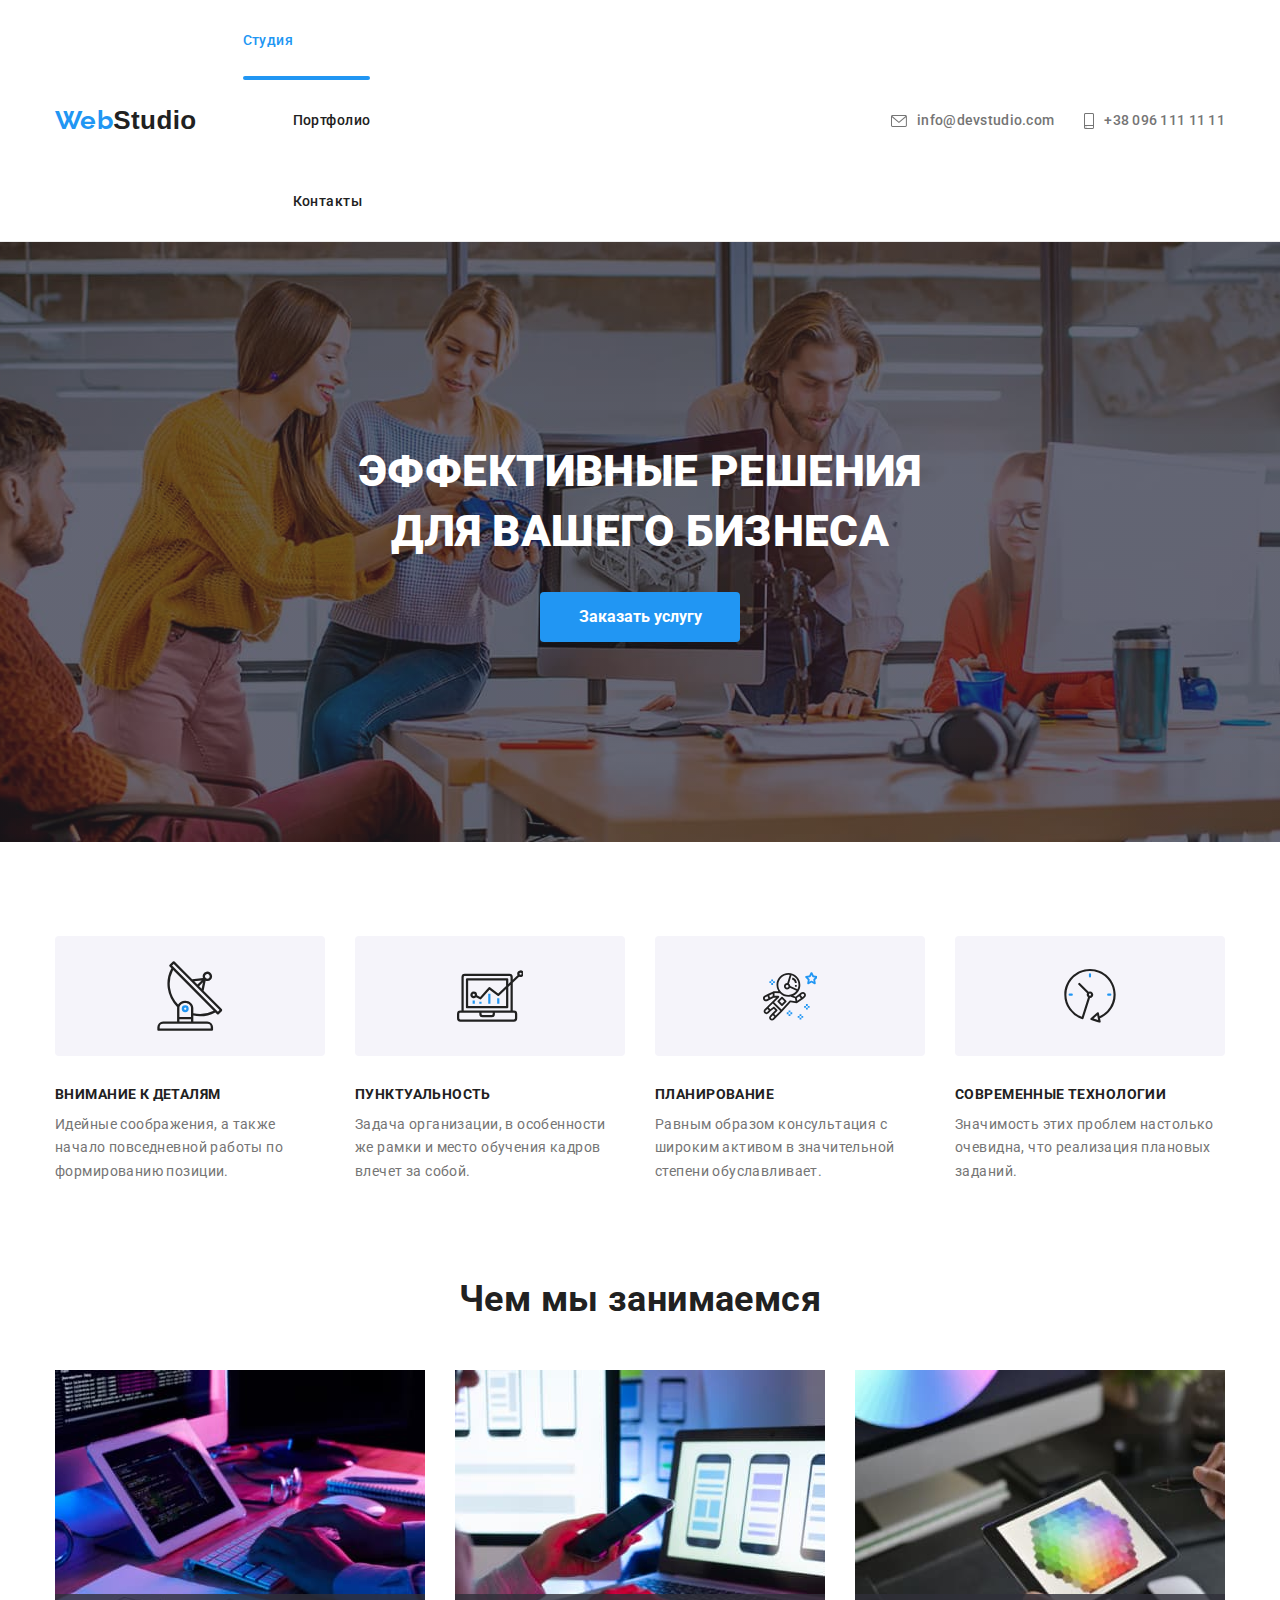
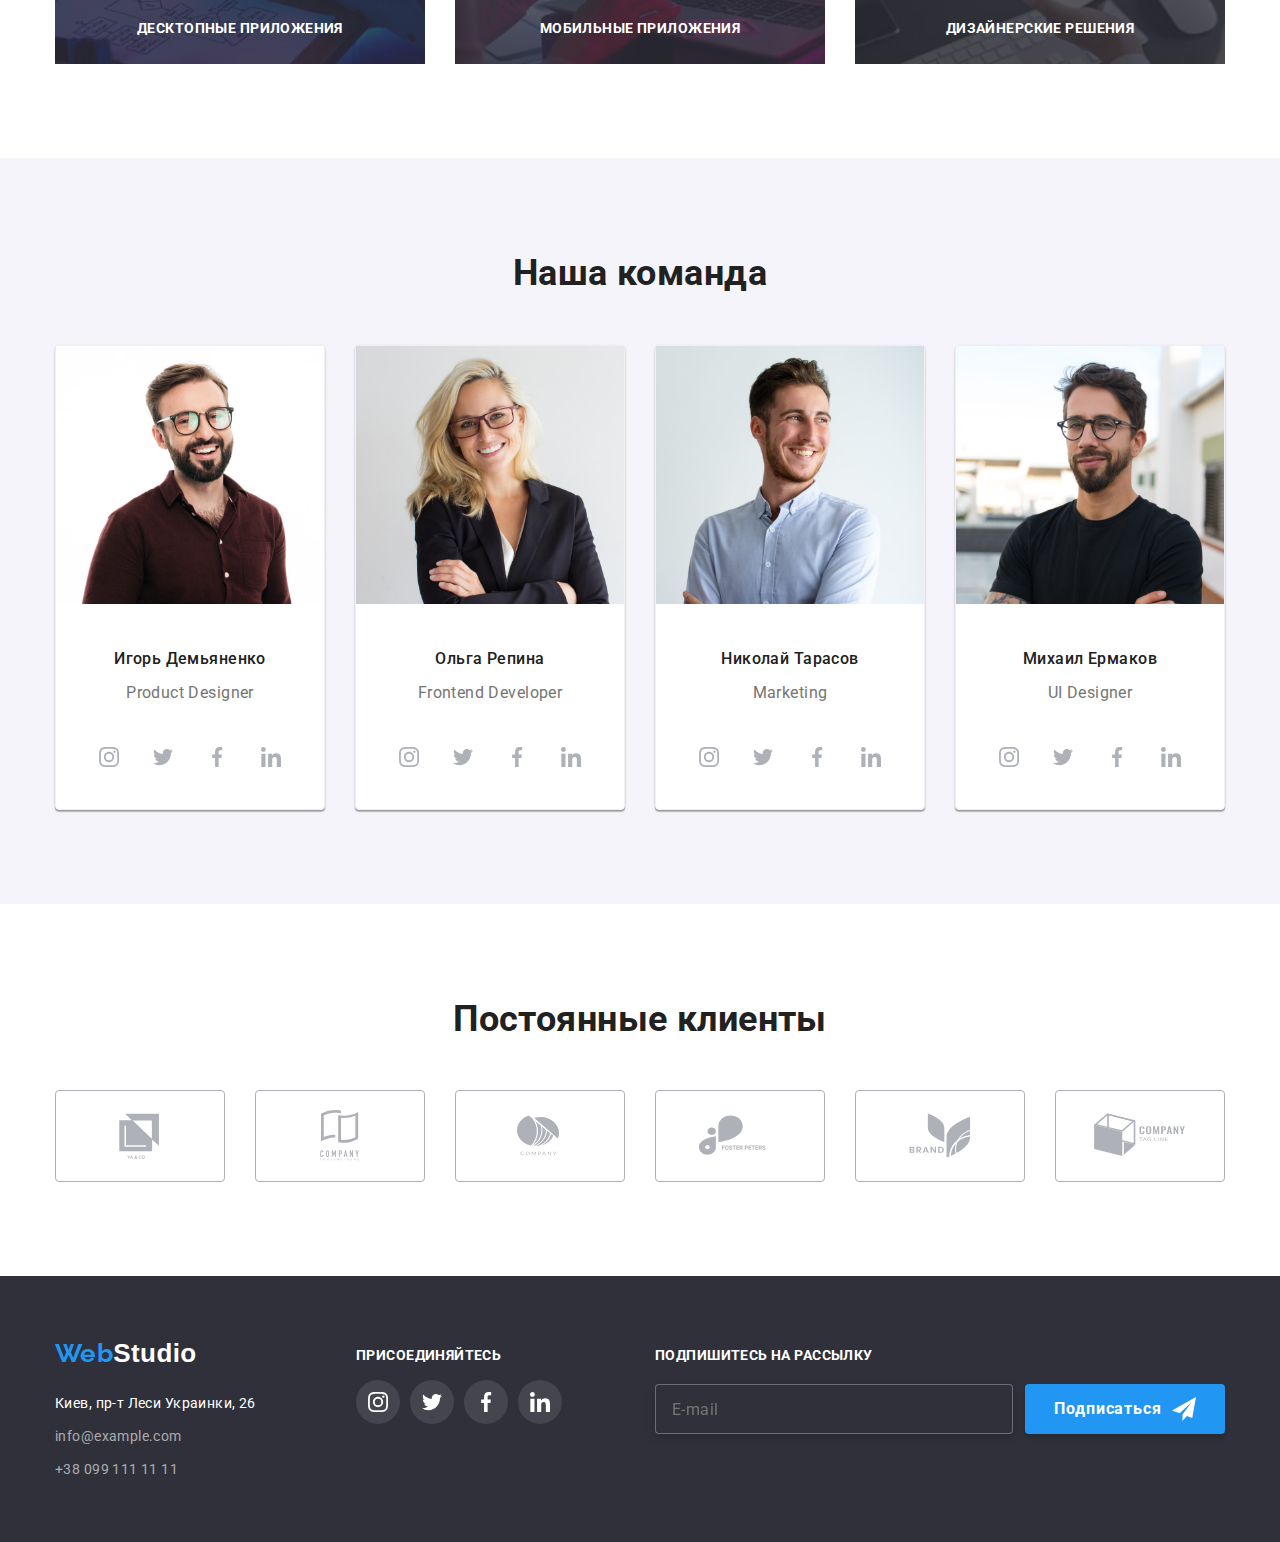
==== commit b13d4aa1: "кнопка меню" ====
--- a/index.html
+++ b/index.html
@@ -18,6 +18,12 @@
         <div class="container main-nav">
         <nav class="main-nav">
             <a href="./index.html" class="logo">Web<span class="logo__item">Studio</span></a>
+            <button type="button" class="button-menu is-open" data-button-menu>
+                <svg width="24" height="16" aria-label="Переключатель мобильного меню">
+                    <use class="button-menu__icon-menu" href="./images/symbol-defs-2.svg#icon-menu"></use>
+                    <use class="button-menu__icon-closemenu" href="./images/symbol-defs-2.svg#icon-closemenu"></use>
+                </svg>
+            </button>
             <ul class="site-nav list">
                 <li class="site-nav__item"><a href="./index.html" class="site-nav__link current">Студия</a></li>
                 <li class="site-nav__item"><a href="./portfolio.html" class="site-nav__link">Портфолио</a></li>
--- a/css/main.min.css
+++ b/css/main.min.css
@@ -1,2 +1,2 @@
-.container{width:1200px;padding-left:15px;padding-right:15px;margin:0 auto}.section{padding-top:94px;padding-bottom:94px}.section:nth-child(2){padding-bottom:0px}body{background-color:#fff;color:#757575;font-family:Roboto, sans-serif;font-size:14px;line-height:1.71;font-weight:400;letter-spacing:0.42px}.list{padding:0px;margin:0px;list-style:none;font-style:normal}img{display:block;max-width:100%;height:auto}svg{display:block;max-width:100%;height:auto}.auth-nav{display:-webkit-box;display:-webkit-flex;display:-ms-flexbox;display:flex;margin-left:auto;padding-top:32px;padding-bottom:32px}.auth-nav__link{display:-webkit-box;display:-webkit-flex;display:-ms-flexbox;display:flex;-webkit-box-align:center;-webkit-align-items:center;-ms-flex-align:center;align-items:center;-webkit-box-pack:center;-webkit-justify-content:center;-ms-flex-pack:center;justify-content:center;color:#757575;fill:#757575;text-decoration:none;cursor:pointer;font-size:14px;line-height:1.14;font-weight:500;font-style:normal;letter-spacing:0.02em;-webkit-transition:color 250ms cubic-bezier(0.4, 0, 0.2, 1);-o-transition:color 250ms cubic-bezier(0.4, 0, 0.2, 1);transition:color 250ms cubic-bezier(0.4, 0, 0.2, 1)}.auth-nav__link:hover,.auth-nav__link:focus{color:#2196f3;fill:#2196f3}.auth-nav__item+.auth-nav__item{margin-left:30px}.auth-nav__icon:first-child{margin-right:10px}.hero__button{display:inline-block;-webkit-border-radius:4px;border-radius:4px;padding:10px 32px;min-width:200px;border:0px solid transparent;color:#fff;background-color:#2196f3;cursor:pointer;font-family:inherit;font-size:16px;line-height:1.88;font-weight:700;text-align:center}.button-second{display:inline-block;-webkit-border-radius:4px;border-radius:4px;padding:6px 22px;border:0px solid transparent;color:#212121;background-color:#f5f4fa;cursor:pointer;font-family:inherit;font-size:16px;line-height:1.63;font-weight:500;text-align:center;-webkit-transition:color 250ms cubic-bezier(0.4, 0, 0.2, 1),background-color 250ms cubic-bezier(0.4, 0, 0.2, 1),-webkit-box-shadow 250ms cubic-bezier(0.4, 0, 0.2, 1);transition:color 250ms cubic-bezier(0.4, 0, 0.2, 1),background-color 250ms cubic-bezier(0.4, 0, 0.2, 1),-webkit-box-shadow 250ms cubic-bezier(0.4, 0, 0.2, 1);-o-transition:color 250ms cubic-bezier(0.4, 0, 0.2, 1),background-color 250ms cubic-bezier(0.4, 0, 0.2, 1),box-shadow 250ms cubic-bezier(0.4, 0, 0.2, 1);transition:color 250ms cubic-bezier(0.4, 0, 0.2, 1),background-color 250ms cubic-bezier(0.4, 0, 0.2, 1),box-shadow 250ms cubic-bezier(0.4, 0, 0.2, 1);transition:color 250ms cubic-bezier(0.4, 0, 0.2, 1),background-color 250ms cubic-bezier(0.4, 0, 0.2, 1),box-shadow 250ms cubic-bezier(0.4, 0, 0.2, 1),-webkit-box-shadow 250ms cubic-bezier(0.4, 0, 0.2, 1)}.button-second:hover,.button-second:focus{-webkit-box-shadow:0px 1px 1px rgba(0,0,0,0.12),0px 4px 4px rgba(0,0,0,0.06),1px 4px 6px rgba(0,0,0,0.16);box-shadow:0px 1px 1px rgba(0,0,0,0.12),0px 4px 4px rgba(0,0,0,0.06),1px 4px 6px rgba(0,0,0,0.16);color:#fff;background-color:#2196f3}.button-subscribe{display:-webkit-box;display:-webkit-flex;display:-ms-flexbox;display:flex;-webkit-box-align:center;-webkit-align-items:center;-ms-flex-align:center;align-items:center;-webkit-box-pack:center;-webkit-justify-content:center;-ms-flex-pack:center;justify-content:center;width:200px;height:50px;border:0px;margin-left:12px;margin-top:20px;font-size:16px;line-height:1.88;font-weight:700;letter-spacing:0.06em;text-align:center;color:#fff;background:#2196f3;-webkit-box-shadow:0px 4px 4px rgba(0,0,0,0.15);box-shadow:0px 4px 4px rgba(0,0,0,0.15);-webkit-border-radius:4px;border-radius:4px}.button-modal{display:-webkit-box;display:-webkit-flex;display:-ms-flexbox;display:flex;-webkit-box-align:center;-webkit-align-items:center;-ms-flex-align:center;align-items:center;-webkit-box-pack:center;-webkit-justify-content:center;-ms-flex-pack:center;justify-content:center;width:30px;height:30px;position:absolute;top:8px;right:8px;padding:6px;-webkit-border-radius:50%;border-radius:50%;content:' ';border:1px solid rgba(0,0,0,0.1);background-color:#fff;fill:#212121;cursor:pointer;-webkit-transition:background-color 250ms cubic-bezier(0.4, 0, 0.2, 1);-o-transition:background-color 250ms cubic-bezier(0.4, 0, 0.2, 1);transition:background-color 250ms cubic-bezier(0.4, 0, 0.2, 1)}.button-modal:hover{fill:#2196f3}.button-submit{display:block;width:200px;height:50px;margin:0 auto;padding:10px 55px;color:#fff;background-color:#2196f3;font-size:16px;line-height:1.88;font-weight:700;border:0px;-webkit-box-shadow:0px 4px 4px rgba(0,0,0,0.15);box-shadow:0px 4px 4px rgba(0,0,0,0.15);-webkit-border-radius:4px;border-radius:4px;-webkit-box-align:center;-webkit-align-items:center;-ms-flex-align:center;align-items:center;text-align:center}.hero{max-width:1600px;height:600px;margin-left:auto;margin-right:auto;text-align:center;padding-top:200px;padding-bottom:200px;background-color:#2f303a;background-image:-webkit-gradient(linear, left top, right top, from(rgba(47,48,58,0.4)), to(rgba(47,48,58,0.4))),url(../images/Imghero.jpg);background-image:-webkit-linear-gradient(left, rgba(47,48,58,0.4), rgba(47,48,58,0.4)),url(../images/Imghero.jpg);background-image:-o-linear-gradient(left, rgba(47,48,58,0.4), rgba(47,48,58,0.4)),url(../images/Imghero.jpg);background-image:linear-gradient(to right, rgba(47,48,58,0.4), rgba(47,48,58,0.4)),url(../images/Imghero.jpg);background-repeat:no-repeat;-webkit-background-size:cover;background-size:cover;background-position:center}.hero__title{margin-top:0px;margin-bottom:30px;color:#fff;font-size:44px;line-height:1.36;font-weight:900}.icon,.icon-footer{display:-webkit-box;display:-webkit-flex;display:-ms-flexbox;display:flex;-webkit-box-align:center;-webkit-align-items:center;-ms-flex-align:center;align-items:center;-webkit-box-pack:center;-webkit-justify-content:center;-ms-flex-pack:center;justify-content:center}.icon__contact{display:-webkit-box;display:-webkit-flex;display:-ms-flexbox;display:flex;width:44px;height:44px;margin-top:16px;padding:12px;border:none;-webkit-border-radius:50%;border-radius:50%;fill:#afb1b8;background-color:#fff;cursor:pointer;-webkit-transition:fill 250ms cubic-bezier(0.4, 0, 0.2, 1),background-color 250ms cubic-bezier(0.4, 0, 0.2, 1);-o-transition:fill 250ms cubic-bezier(0.4, 0, 0.2, 1),background-color 250ms cubic-bezier(0.4, 0, 0.2, 1);transition:fill 250ms cubic-bezier(0.4, 0, 0.2, 1),background-color 250ms cubic-bezier(0.4, 0, 0.2, 1)}.icon__contact:hover,.icon__contact:focus{fill:#fff;background-color:#2196f3}.icon__item+.icon__item{margin-left:10px}.icon__contact-footer{display:-webkit-box;display:-webkit-flex;display:-ms-flexbox;display:flex;width:44px;height:44px;margin-top:16px;padding:12px;border:none;-webkit-border-radius:50%;border-radius:50%;cursor:pointer;fill:#fff;background-color:rgba(255,255,255,0.1);-webkit-transition:fill 250ms cubic-bezier(0.4, 0, 0.2, 1),background-color 250ms cubic-bezier(0.4, 0, 0.2, 1);-o-transition:fill 250ms cubic-bezier(0.4, 0, 0.2, 1),background-color 250ms cubic-bezier(0.4, 0, 0.2, 1);transition:fill 250ms cubic-bezier(0.4, 0, 0.2, 1),background-color 250ms cubic-bezier(0.4, 0, 0.2, 1)}.icon__contact-footer:hover,.icon__contact-footer:focus{fill:#fff;background:#2196f3}.logo{color:#2196f3;text-decoration:none;font-family:Raleway, sans-serif;font-size:26px;line-height:1.17;font-weight:700}.logo__item{color:#212121;font-family:Oleo Script, sans-serif;font-size:26px;line-height:1.38;font-weight:700}.logo__items{color:#fff;font-family:Oleo Script, sans-serif;font-size:26px;line-height:1.38;font-weight:700}.backdrop{position:fixed;top:0;left:0;width:100%;height:100%;padding:8px;background-color:#00000033}.backdrop.is-hidden{opacity:0;pointer-events:none;visibility:hidden}.backdrop.is-hidden .modal{-webkit-transform:scale(1.1) translate(-50%, -50%);-ms-transform:scale(1.1) translate(-50%, -50%);transform:scale(1.1) translate(-50%, -50%)}.modal{display:block;width:528px;height:581px;padding:40px;background-color:#fff;-webkit-box-shadow:0px 1px 3px rgba(0,0,0,0.12),0px 1px 1px rgba(0,0,0,0.14),0px 2px 1px rgba(0,0,0,0.2);box-shadow:0px 1px 3px rgba(0,0,0,0.12),0px 1px 1px rgba(0,0,0,0.14),0px 2px 1px rgba(0,0,0,0.2);-webkit-border-radius:4px;border-radius:4px;position:absolute;top:50%;left:50%;-webkit-transform:scale(1) translate(-50%, -50%);-ms-transform:scale(1) translate(-50%, -50%);transform:scale(1) translate(-50%, -50%);-webkit-transition:scale 250ms cubic-bezier(0.4, 0, 0.2, 1),translate 250ms cubic-bezier(0.4, 0, 0.2, 1),opacity 250ms cubic-bezier(0.4, 0, 0.2, 1);-o-transition:scale 250ms cubic-bezier(0.4, 0, 0.2, 1),translate 250ms cubic-bezier(0.4, 0, 0.2, 1),opacity 250ms cubic-bezier(0.4, 0, 0.2, 1);transition:scale 250ms cubic-bezier(0.4, 0, 0.2, 1),translate 250ms cubic-bezier(0.4, 0, 0.2, 1),opacity 250ms cubic-bezier(0.4, 0, 0.2, 1)}.modal__text{font-size:20px;line-height:1.15;font-weight:700;text-align:center;letter-spacing:0.03em;color:#212121;margin-bottom:12px;margin-top:0}.form-field{display:-webkit-box;display:-webkit-flex;display:-ms-flexbox;display:flex;-webkit-box-orient:vertical;-webkit-box-direction:normal;-webkit-flex-direction:column;-ms-flex-direction:column;flex-direction:column;padding:0;margin-bottom:10px}.form-field__label{position:relative;font-family:inherit;font-size:12px;line-height:1.17;font-weight:400;letter-spacing:0.01em}.form-field__input{font-family:inherit;color:#757575;letter-spacing:0.01em;background:#fff;border:1px solid rgba(33,33,33,0.2);-webkit-border-radius:4px;border-radius:4px;padding:0 10px 0 42px;margin-top:4px;width:100%;height:40px;-webkit-transition:border 250ms cubic-bezier(0.4, 0, 0.2, 1);-o-transition:border 250ms cubic-bezier(0.4, 0, 0.2, 1);transition:border 250ms cubic-bezier(0.4, 0, 0.2, 1)}.form-field__input:focus{border:1px solid #2196f3;outline:none}.form-field__input:focus+.form-field__icon{fill:#2196f3}.form-field__icon{display:block;position:absolute;top:50%;left:12px;fill:#212121;display:block;-webkit-transition:fill 250ms cubic-bezier(0.4, 0, 0.2, 1);-o-transition:fill 250ms cubic-bezier(0.4, 0, 0.2, 1);transition:fill 250ms cubic-bezier(0.4, 0, 0.2, 1)}.form-field__feedback{display:block;font-family:inherit;letter-spacing:0.01em;background:#fff;border:1px solid rgba(33,33,33,0.2);-webkit-border-radius:4px;border-radius:4px;padding:12px 16px;margin-top:4px;width:100%;height:120px;resize:none}.form-field__feedback:focus{border:1px solid var(--accent-color)}.form-field__feedback::-webkit-input-placeholder{color:#75757580}.form-field__feedback:-ms-input-placeholder{color:#75757580}.form-field__feedback::-ms-input-placeholder{color:#75757580}.form-field__feedback::placeholder{color:#75757580}.form-field__label-check{display:-webkit-box;display:-webkit-flex;display:-ms-flexbox;display:flex;-webkit-box-align:center;-webkit-align-items:center;-ms-flex-align:center;align-items:center;font-family:inherit;font-size:14px;line-height:1.71;font-weight:400;letter-spacing:0.03em;color:#757575;padding-left:36px;margin-top:20px;margin-bottom:30px}.form-field__check-contract{color:#2196f3}.form-field__input-check{display:block;position:absolute;width:1px;height:1px;margin:-1px;padding:0;border:0;clip:rect(0 0 0 0);overflow:hidden}.form-field__icon-box{display:inline-block;position:absolute;margin-left:-24px;width:16px;height:15px}.form-field__input-check:checked+.form-field__icon-box{background-image:url("../images/icon-check.svg");-webkit-background-size:contain;background-size:contain;background-position:center;background-repeat:no-repeat;-webkit-background-origin:border-box;background-origin:border-box;border-color:#2196f3;background-color:#2196f3;outline:1px solid #2196f3;fill:#2196f3}.form-field__input-check:checked+.form-field__icon-box:focus+.form-field__icon-box{outline:1px solid var(--accent-color)}.section__title{margin-top:0px;margin-bottom:50px;color:#212121;font-size:36px;line-height:1.17;font-weight:700;text-align:center}.section-feature__title{margin-top:0px;margin-bottom:10px;color:#212121;font-size:14px;line-height:1.17;font-weight:700}.section-feature__text{margin-top:0px;margin-bottom:0px}.section-feature{display:-webkit-box;display:-webkit-flex;display:-ms-flexbox;display:flex}.section-feature__item{display:block;width:270px}.section-feature__item+.section-feature__item{margin-left:30px}.section-works{display:-webkit-box;display:-webkit-flex;display:-ms-flexbox;display:flex}.section-works__item+.section-works__item{margin-left:30px}.section-works__text{display:block;-webkit-box-align:center;-webkit-align-items:center;-ms-flex-align:center;align-items:center;width:370px;height:70px;margin:0;padding-top:27px;padding-bottom:27px;color:#fff;background-color:#2f303acc;font-size:14px;line-height:1.14;font-weight:700;text-align:center;letter-spacing:0.03em;text-transform:uppercase;position:absolute;left:0;bottom:0}.section-works__label{display:-webkit-box;display:-webkit-flex;display:-ms-flexbox;display:flex;position:relative}.section-team{display:-webkit-box;display:-webkit-flex;display:-ms-flexbox;display:flex;text-align:center}.section-team>.section-team__item{background-color:#fff;-webkit-box-shadow:0px 1px 3px rgba(0,0,0,0.12),0px 1px 1px rgba(0,0,0,0.14),0px 2px 1px rgba(0,0,0,0.2);box-shadow:0px 1px 3px rgba(0,0,0,0.12),0px 1px 1px rgba(0,0,0,0.14),0px 2px 1px rgba(0,0,0,0.2);-webkit-border-radius:4px;border-radius:4px;border:1px solid #eee}.section-team__item+.section-team__item{margin-left:30px}.card-box{padding-top:30px;padding-bottom:30px}.card-box__title{color:#212121;font-size:16px;line-height:1.17;font-weight:500}.card-box__text{color:#757575;font-size:16px;line-height:1.17;font-weight:400}.section-button{display:-webkit-box;display:-webkit-flex;display:-ms-flexbox;display:flex;-webkit-box-pack:center;-webkit-justify-content:center;-ms-flex-pack:center;justify-content:center;margin-bottom:50px}.section-button__item+.section-button__item{margin-left:8px}.portfolio-work{display:-webkit-box;display:-webkit-flex;display:-ms-flexbox;display:flex;-webkit-flex-wrap:wrap;-ms-flex-wrap:wrap;flex-wrap:wrap;margin-left:-webkit-calc(-1 * 30px);margin-left:calc(-1 * 30px);margin-top:-webkit-calc(-1 * 30px);margin-top:calc(-1 * 30px)}.portfolio-work>.portfolio-work__item{-webkit-flex-basis:-webkit-calc(1200px / 3 - 30px);-ms-flex-preferred-size:calc(1200px / 3 - 30px);flex-basis:calc(1200px / 3 - 30px);margin-left:30px;margin-top:30px}.portfolio__title{display:block;-webkit-box-align:center;-webkit-align-items:center;-ms-flex-align:center;align-items:center;width:100%;height:100%;margin:0;padding-top:63px;padding-bottom:63px;padding-left:24px;padding-right:24px;color:#fff;background-color:#2196f3e5;font-size:18px;line-height:1.56;font-weight:400;letter-spacing:0.03em;position:absolute;bottom:0;left:0;-webkit-transform:translateY(100%);-ms-transform:translateY(100%);transform:translateY(100%);-webkit-transition:-webkit-transform 250ms cubic-bezier(0.4, 0, 0.2, 1);transition:-webkit-transform 250ms cubic-bezier(0.4, 0, 0.2, 1);-o-transition:transform 250ms cubic-bezier(0.4, 0, 0.2, 1);transition:transform 250ms cubic-bezier(0.4, 0, 0.2, 1);transition:transform 250ms cubic-bezier(0.4, 0, 0.2, 1), -webkit-transform 250ms cubic-bezier(0.4, 0, 0.2, 1)}.overlay{position:relative;overflow:hidden}.portfolio-work__item:hover .portfolio__title{-webkit-transform:translateY(0);-ms-transform:translateY(0);transform:translateY(0)}.card-content__title{margin-bottom:4px;margin-top:0px;color:#212121;font-size:18px;line-height:2;font-weight:700}.card-content__text{margin-top:0px;margin-bottom:0px;color:#757575;font-size:16px;line-height:1.88;font-weight:400;font-size:16px;line-height:1.88}.portfolio{text-decoration:none;display:block;max-width:100%;height:auto;border:1px solid #eee;-webkit-transition:-webkit-box-shadow 250ms cubic-bezier(0.4, 0, 0.2, 1);transition:-webkit-box-shadow 250ms cubic-bezier(0.4, 0, 0.2, 1);-o-transition:box-shadow 250ms cubic-bezier(0.4, 0, 0.2, 1);transition:box-shadow 250ms cubic-bezier(0.4, 0, 0.2, 1);transition:box-shadow 250ms cubic-bezier(0.4, 0, 0.2, 1), -webkit-box-shadow 250ms cubic-bezier(0.4, 0, 0.2, 1)}.portfolio-work__item:hover{-webkit-box-shadow:0px 1px 1px rgba(0,0,0,0.12),0px 4px 4px rgba(0,0,0,0.06),1px 4px 6px rgba(0,0,0,0.16);box-shadow:0px 1px 1px rgba(0,0,0,0.12),0px 4px 4px rgba(0,0,0,0.06),1px 4px 6px rgba(0,0,0,0.16)}.card-content{padding:20px 24px}.addres{display:-webkit-box;display:-webkit-flex;display:-ms-flexbox;display:flex}.address{display:-webkit-box;display:-webkit-flex;display:-ms-flexbox;display:flex;color:#ffffff99;text-decoration:none;width:231px;-webkit-transition:color 250ms cubic-bezier(0.4, 0, 0.2, 1);-o-transition:color 250ms cubic-bezier(0.4, 0, 0.2, 1);transition:color 250ms cubic-bezier(0.4, 0, 0.2, 1)}.address:hover,.address:focus{color:#2196f3}.contact-address{margin-top:20px}.contact-address__item+.contact-address__item{margin-top:9px}.item-feature{display:-webkit-box;display:-webkit-flex;display:-ms-flexbox;display:flex;-webkit-box-align:center;-webkit-align-items:center;-ms-flex-align:center;align-items:center;-webkit-box-pack:center;-webkit-justify-content:center;-ms-flex-pack:center;justify-content:center;margin-bottom:30px;height:120px;width:270px;-webkit-border-radius:4px;border-radius:4px;background-color:#f5f4fa;fill:#212121}.section-cliens{display:-webkit-box;display:-webkit-flex;display:-ms-flexbox;display:flex;-webkit-box-align:center;-webkit-align-items:center;-ms-flex-align:center;align-items:center;-webkit-box-pack:center;-webkit-justify-content:center;-ms-flex-pack:center;justify-content:center}.cliens{display:-webkit-box;display:-webkit-flex;display:-ms-flexbox;display:flex;padding:16px 32px;width:170px;height:92px;-webkit-border-radius:4px;border-radius:4px;border:1px solid #afb1b8;fill:#afb1b8;cursor:pointer;-webkit-transition:fill 250ms cubic-bezier(0.4, 0, 0.2, 1),border 250ms cubic-bezier(0.4, 0, 0.2, 1);-o-transition:fill 250ms cubic-bezier(0.4, 0, 0.2, 1),border 250ms cubic-bezier(0.4, 0, 0.2, 1);transition:fill 250ms cubic-bezier(0.4, 0, 0.2, 1),border 250ms cubic-bezier(0.4, 0, 0.2, 1)}.cliens:hover,.cliens:focus{fill:#2196f3;border:1px solid #2196f3}.section-cliens__item+.section-cliens__item{margin-left:30px}.sotial__text,.input__text{display:block;margin-top:0px;margin-bottom:0px;color:#fff;font-size:14px;line-height:1.14;font-weight:700;letter-spacing:0.03em;text-transform:uppercase}.sotial{display:-webkit-box;display:-webkit-flex;display:-ms-flexbox;display:flex;-webkit-box-orient:vertical;-webkit-box-direction:normal;-webkit-flex-direction:column;-ms-flex-direction:column;flex-direction:column;width:206px;height:80px;margin-left:70px;margin-top:12px;margin-bottom:40px}.button-subscribe__icon-send{margin-left:10px}.form-subscribe{display:-webkit-box;display:-webkit-flex;display:-ms-flexbox;display:flex;-webkit-box-align:center;-webkit-align-items:center;-ms-flex-align:center;align-items:center;-webkit-box-pack:center;-webkit-justify-content:center;-ms-flex-pack:center;justify-content:center}.subscribe{margin-left:93px;margin-top:12px;margin-bottom:34px;height:86px;width:570px}.input-subscribe{width:358px;height:50px;margin-top:20px;padding:15px 16px;border:1px solid rgba(255,255,255,0.3);-webkit-filter:drop-shadow(0px 4px 4px rgba(0,0,0,0.15));filter:drop-shadow(0px 4px 4px rgba(0,0,0,0.15));-webkit-border-radius:4px;border-radius:4px;font-size:16px;line-height:1.25;font-weight:400;-webkit-box-align:center;-webkit-align-items:center;-ms-flex-align:center;align-items:center;letter-spacing:0.03em;color:rgba(255,255,255,0.6);background-color:#2f303a}.ours-team{margin-left:auto;margin-right:auto;text-align:center;background-color:#f5f4fa}.container__addres{-webkit-box-orient:vertical;-webkit-box-direction:normal;-webkit-flex-direction:column;-ms-flex-direction:column;flex-direction:column}.site-nav{display:-webkit-box;display:-webkit-flex;display:-ms-flexbox;display:flex;margin-left:93px}.site-nav__item+.site-nav__item{margin-left:50px}.site-nav__link{display:-webkit-box;display:-webkit-flex;display:-ms-flexbox;display:flex;padding-top:32px;padding-bottom:32px;color:#212121;text-decoration:none;font-size:14px;line-height:1.17;font-weight:500;position:relative;-webkit-transition:color 250ms cubic-bezier(0.4, 0, 0.2, 1);-o-transition:color 250ms cubic-bezier(0.4, 0, 0.2, 1);transition:color 250ms cubic-bezier(0.4, 0, 0.2, 1)}.site-nav__link:hover,.site-nav__link:focus{color:#2196f3}.site-nav__link.current{color:#2196f3}.site-nav__link.current::after{display:inline-block;content:'';width:100%;height:4px;border-bottom:solid 4px #2196f3;-webkit-border-radius:2px;border-radius:2px;position:absolute;bottom:0;right:0}.footer{border:#2f303a;background-color:#2f303a;color:#fff;text-decoration:none;padding-top:60px;padding-bottom:60px}.page-header{margin:0 auto;border-bottom:1px solid #ececec}.main-nav{display:-webkit-box;display:-webkit-flex;display:-ms-flexbox;display:flex;-webkit-box-align:center;-webkit-align-items:center;-ms-flex-align:center;align-items:center}
+.container{width:1200px;padding-left:15px;padding-right:15px;margin:0 auto}@media screen and (min-widht: 480px){.container{width:480px}}@media screen and (min-widht: 768px){.container{width:768px}}@media screen and (min-widht: 1200px){.container{width:1200px}}.section{padding-top:94px;padding-bottom:94px}.section:nth-child(2){padding-bottom:0px}body{background-color:#fff;color:#757575;font-family:Roboto, sans-serif;font-size:14px;line-height:1.71;font-weight:400;letter-spacing:0.42px}.list{padding:0px;margin:0px;list-style:none;font-style:normal}img{display:block;max-width:100%;height:auto}svg{display:block;max-width:100%;height:auto}.auth-nav{display:-webkit-box;display:-webkit-flex;display:-ms-flexbox;display:flex;margin-left:auto;padding-top:32px;padding-bottom:32px}.auth-nav__link{display:-webkit-box;display:-webkit-flex;display:-ms-flexbox;display:flex;-webkit-box-align:center;-webkit-align-items:center;-ms-flex-align:center;align-items:center;-webkit-box-pack:center;-webkit-justify-content:center;-ms-flex-pack:center;justify-content:center;color:#757575;fill:#757575;text-decoration:none;cursor:pointer;font-size:14px;line-height:1.14;font-weight:500;font-style:normal;letter-spacing:0.02em;-webkit-transition:color 250ms cubic-bezier(0.4, 0, 0.2, 1);-o-transition:color 250ms cubic-bezier(0.4, 0, 0.2, 1);transition:color 250ms cubic-bezier(0.4, 0, 0.2, 1)}.auth-nav__link:hover,.auth-nav__link:focus{color:#2196f3;fill:#2196f3}.auth-nav__item+.auth-nav__item{margin-left:30px}.auth-nav__icon:first-child{margin-right:10px}.hero__button{display:inline-block;-webkit-border-radius:4px;border-radius:4px;padding:10px 32px;min-width:200px;border:0px solid transparent;color:#fff;background-color:#2196f3;cursor:pointer;font-family:inherit;font-size:16px;line-height:1.88;font-weight:700;text-align:center}.button-second{display:inline-block;-webkit-border-radius:4px;border-radius:4px;padding:6px 22px;border:0px solid transparent;color:#212121;background-color:#f5f4fa;cursor:pointer;font-family:inherit;font-size:16px;line-height:1.63;font-weight:500;text-align:center;-webkit-transition:color 250ms cubic-bezier(0.4, 0, 0.2, 1),background-color 250ms cubic-bezier(0.4, 0, 0.2, 1),-webkit-box-shadow 250ms cubic-bezier(0.4, 0, 0.2, 1);transition:color 250ms cubic-bezier(0.4, 0, 0.2, 1),background-color 250ms cubic-bezier(0.4, 0, 0.2, 1),-webkit-box-shadow 250ms cubic-bezier(0.4, 0, 0.2, 1);-o-transition:color 250ms cubic-bezier(0.4, 0, 0.2, 1),background-color 250ms cubic-bezier(0.4, 0, 0.2, 1),box-shadow 250ms cubic-bezier(0.4, 0, 0.2, 1);transition:color 250ms cubic-bezier(0.4, 0, 0.2, 1),background-color 250ms cubic-bezier(0.4, 0, 0.2, 1),box-shadow 250ms cubic-bezier(0.4, 0, 0.2, 1);transition:color 250ms cubic-bezier(0.4, 0, 0.2, 1),background-color 250ms cubic-bezier(0.4, 0, 0.2, 1),box-shadow 250ms cubic-bezier(0.4, 0, 0.2, 1),-webkit-box-shadow 250ms cubic-bezier(0.4, 0, 0.2, 1)}.button-second:hover,.button-second:focus{-webkit-box-shadow:0px 1px 1px rgba(0,0,0,0.12),0px 4px 4px rgba(0,0,0,0.06),1px 4px 6px rgba(0,0,0,0.16);box-shadow:0px 1px 1px rgba(0,0,0,0.12),0px 4px 4px rgba(0,0,0,0.06),1px 4px 6px rgba(0,0,0,0.16);color:#fff;background-color:#2196f3}.button-subscribe{display:-webkit-box;display:-webkit-flex;display:-ms-flexbox;display:flex;-webkit-box-align:center;-webkit-align-items:center;-ms-flex-align:center;align-items:center;-webkit-box-pack:center;-webkit-justify-content:center;-ms-flex-pack:center;justify-content:center;width:200px;height:50px;border:0px;margin-left:12px;margin-top:20px;font-size:16px;line-height:1.88;font-weight:700;letter-spacing:0.06em;text-align:center;color:#fff;background:#2196f3;-webkit-box-shadow:0px 4px 4px rgba(0,0,0,0.15);box-shadow:0px 4px 4px rgba(0,0,0,0.15);-webkit-border-radius:4px;border-radius:4px}.button-modal{display:-webkit-box;display:-webkit-flex;display:-ms-flexbox;display:flex;-webkit-box-align:center;-webkit-align-items:center;-ms-flex-align:center;align-items:center;-webkit-box-pack:center;-webkit-justify-content:center;-ms-flex-pack:center;justify-content:center;width:30px;height:30px;position:absolute;top:8px;right:8px;padding:6px;-webkit-border-radius:50%;border-radius:50%;content:' ';border:1px solid rgba(0,0,0,0.1);background-color:#fff;fill:#212121;cursor:pointer;-webkit-transition:background-color 250ms cubic-bezier(0.4, 0, 0.2, 1);-o-transition:background-color 250ms cubic-bezier(0.4, 0, 0.2, 1);transition:background-color 250ms cubic-bezier(0.4, 0, 0.2, 1)}.button-modal:hover{fill:#2196f3}.button-submit{display:block;width:200px;height:50px;margin:0 auto;padding:10px 55px;color:#fff;background-color:#2196f3;font-size:16px;line-height:1.88;font-weight:700;border:0px;-webkit-box-shadow:0px 4px 4px rgba(0,0,0,0.15);box-shadow:0px 4px 4px rgba(0,0,0,0.15);-webkit-border-radius:4px;border-radius:4px;-webkit-box-align:center;-webkit-align-items:center;-ms-flex-align:center;align-items:center;text-align:center}.button-menu{display:-webkit-inline-box;display:-webkit-inline-flex;display:-ms-inline-flexbox;display:inline-flex;fill:#000;cursor:pointer;border:none;background-color:#fff;padding:0;margin-top:22px;margin-bottom:22px;margin-left:22px}.button-menu__icon-closemenu{display:none}.button-menu.is-open .button-menu__icon-closemenu{display:block}.button-menu.is-open .button-menu__icon-menu{display:none}.hero{max-width:1600px;height:600px;margin-left:auto;margin-right:auto;text-align:center;padding-top:200px;padding-bottom:200px;background-color:#2f303a;background-image:-webkit-gradient(linear, left top, right top, from(rgba(47,48,58,0.4)), to(rgba(47,48,58,0.4))),url(../images/Imghero.jpg);background-image:-webkit-linear-gradient(left, rgba(47,48,58,0.4), rgba(47,48,58,0.4)),url(../images/Imghero.jpg);background-image:-o-linear-gradient(left, rgba(47,48,58,0.4), rgba(47,48,58,0.4)),url(../images/Imghero.jpg);background-image:linear-gradient(to right, rgba(47,48,58,0.4), rgba(47,48,58,0.4)),url(../images/Imghero.jpg);background-repeat:no-repeat;-webkit-background-size:cover;background-size:cover;background-position:center}.hero__title{margin-top:0px;margin-bottom:30px;color:#fff;font-size:44px;line-height:1.36;font-weight:900}.icon,.icon-footer{display:-webkit-box;display:-webkit-flex;display:-ms-flexbox;display:flex;-webkit-box-align:center;-webkit-align-items:center;-ms-flex-align:center;align-items:center;-webkit-box-pack:center;-webkit-justify-content:center;-ms-flex-pack:center;justify-content:center}.icon__contact{display:-webkit-box;display:-webkit-flex;display:-ms-flexbox;display:flex;width:44px;height:44px;margin-top:16px;padding:12px;border:none;-webkit-border-radius:50%;border-radius:50%;fill:#afb1b8;background-color:#fff;cursor:pointer;-webkit-transition:fill 250ms cubic-bezier(0.4, 0, 0.2, 1),background-color 250ms cubic-bezier(0.4, 0, 0.2, 1);-o-transition:fill 250ms cubic-bezier(0.4, 0, 0.2, 1),background-color 250ms cubic-bezier(0.4, 0, 0.2, 1);transition:fill 250ms cubic-bezier(0.4, 0, 0.2, 1),background-color 250ms cubic-bezier(0.4, 0, 0.2, 1)}.icon__contact:hover,.icon__contact:focus{fill:#fff;background-color:#2196f3}.icon__item+.icon__item{margin-left:10px}.icon__contact-footer{display:-webkit-box;display:-webkit-flex;display:-ms-flexbox;display:flex;width:44px;height:44px;margin-top:16px;padding:12px;border:none;-webkit-border-radius:50%;border-radius:50%;cursor:pointer;fill:#fff;background-color:rgba(255,255,255,0.1);-webkit-transition:fill 250ms cubic-bezier(0.4, 0, 0.2, 1),background-color 250ms cubic-bezier(0.4, 0, 0.2, 1);-o-transition:fill 250ms cubic-bezier(0.4, 0, 0.2, 1),background-color 250ms cubic-bezier(0.4, 0, 0.2, 1);transition:fill 250ms cubic-bezier(0.4, 0, 0.2, 1),background-color 250ms cubic-bezier(0.4, 0, 0.2, 1)}.icon__contact-footer:hover,.icon__contact-footer:focus{fill:#fff;background:#2196f3}.logo{color:#2196f3;text-decoration:none;font-family:Raleway, sans-serif;font-size:26px;line-height:1.17;font-weight:700}.logo__item{color:#212121;font-family:Oleo Script, sans-serif;font-size:26px;line-height:1.38;font-weight:700}.logo__items{color:#fff;font-family:Oleo Script, sans-serif;font-size:26px;line-height:1.38;font-weight:700}.backdrop{position:fixed;top:0;left:0;width:100%;height:100%;padding:8px;background-color:#00000033}.backdrop.is-hidden{opacity:0;pointer-events:none;visibility:hidden}.backdrop.is-hidden .modal{-webkit-transform:scale(1.1) translate(-50%, -50%);-ms-transform:scale(1.1) translate(-50%, -50%);transform:scale(1.1) translate(-50%, -50%)}.modal{display:block;width:528px;height:581px;padding:40px;background-color:#fff;-webkit-box-shadow:0px 1px 3px rgba(0,0,0,0.12),0px 1px 1px rgba(0,0,0,0.14),0px 2px 1px rgba(0,0,0,0.2);box-shadow:0px 1px 3px rgba(0,0,0,0.12),0px 1px 1px rgba(0,0,0,0.14),0px 2px 1px rgba(0,0,0,0.2);-webkit-border-radius:4px;border-radius:4px;position:absolute;top:50%;left:50%;-webkit-transform:scale(1) translate(-50%, -50%);-ms-transform:scale(1) translate(-50%, -50%);transform:scale(1) translate(-50%, -50%);-webkit-transition:scale 250ms cubic-bezier(0.4, 0, 0.2, 1),translate 250ms cubic-bezier(0.4, 0, 0.2, 1),opacity 250ms cubic-bezier(0.4, 0, 0.2, 1);-o-transition:scale 250ms cubic-bezier(0.4, 0, 0.2, 1),translate 250ms cubic-bezier(0.4, 0, 0.2, 1),opacity 250ms cubic-bezier(0.4, 0, 0.2, 1);transition:scale 250ms cubic-bezier(0.4, 0, 0.2, 1),translate 250ms cubic-bezier(0.4, 0, 0.2, 1),opacity 250ms cubic-bezier(0.4, 0, 0.2, 1)}.modal__text{font-size:20px;line-height:1.15;font-weight:700;text-align:center;letter-spacing:0.03em;color:#212121;margin-bottom:12px;margin-top:0}.form-field{display:-webkit-box;display:-webkit-flex;display:-ms-flexbox;display:flex;-webkit-box-orient:vertical;-webkit-box-direction:normal;-webkit-flex-direction:column;-ms-flex-direction:column;flex-direction:column;padding:0;margin-bottom:10px}.form-field__label{position:relative;font-family:inherit;font-size:12px;line-height:1.17;font-weight:400;letter-spacing:0.01em}.form-field__input{font-family:inherit;color:#757575;letter-spacing:0.01em;background:#fff;border:1px solid rgba(33,33,33,0.2);-webkit-border-radius:4px;border-radius:4px;padding:0 10px 0 42px;margin-top:4px;width:100%;height:40px;-webkit-transition:border 250ms cubic-bezier(0.4, 0, 0.2, 1);-o-transition:border 250ms cubic-bezier(0.4, 0, 0.2, 1);transition:border 250ms cubic-bezier(0.4, 0, 0.2, 1)}.form-field__input:focus{border:1px solid #2196f3;outline:none}.form-field__input:focus+.form-field__icon{fill:#2196f3}.form-field__icon{display:block;position:absolute;top:50%;left:12px;fill:#212121;display:block;-webkit-transition:fill 250ms cubic-bezier(0.4, 0, 0.2, 1);-o-transition:fill 250ms cubic-bezier(0.4, 0, 0.2, 1);transition:fill 250ms cubic-bezier(0.4, 0, 0.2, 1)}.form-field__feedback{display:block;font-family:inherit;letter-spacing:0.01em;background:#fff;border:1px solid rgba(33,33,33,0.2);-webkit-border-radius:4px;border-radius:4px;padding:12px 16px;margin-top:4px;width:100%;height:120px;resize:none}.form-field__feedback:focus{border:1px solid var(--accent-color)}.form-field__feedback::-webkit-input-placeholder{color:#75757580}.form-field__feedback:-ms-input-placeholder{color:#75757580}.form-field__feedback::-ms-input-placeholder{color:#75757580}.form-field__feedback::placeholder{color:#75757580}.form-field__label-check{display:-webkit-box;display:-webkit-flex;display:-ms-flexbox;display:flex;-webkit-box-align:center;-webkit-align-items:center;-ms-flex-align:center;align-items:center;font-family:inherit;font-size:14px;line-height:1.71;font-weight:400;letter-spacing:0.03em;color:#757575;padding-left:36px;margin-top:20px;margin-bottom:30px}.form-field__check-contract{color:#2196f3}.form-field__input-check{display:block;position:absolute;width:1px;height:1px;margin:-1px;padding:0;border:0;clip:rect(0 0 0 0);overflow:hidden}.form-field__icon-box{display:inline-block;position:absolute;margin-left:-24px;width:16px;height:15px}.form-field__input-check:checked+.form-field__icon-box{background-image:url("../images/icon-check.svg");-webkit-background-size:contain;background-size:contain;background-position:center;background-repeat:no-repeat;-webkit-background-origin:border-box;background-origin:border-box;border-color:#2196f3;background-color:#2196f3;outline:1px solid #2196f3;fill:#2196f3}.form-field__input-check:checked+.form-field__icon-box:focus+.form-field__icon-box{outline:1px solid var(--accent-color)}.section__title{margin-top:0px;margin-bottom:50px;color:#212121;font-size:36px;line-height:1.17;font-weight:700;text-align:center}.section-feature__title{margin-top:0px;margin-bottom:10px;color:#212121;font-size:14px;line-height:1.17;font-weight:700}.section-feature__text{margin-top:0px;margin-bottom:0px}.section-feature{display:-webkit-box;display:-webkit-flex;display:-ms-flexbox;display:flex}.section-feature__item{display:block;width:270px}.section-feature__item+.section-feature__item{margin-left:30px}.section-works{display:-webkit-box;display:-webkit-flex;display:-ms-flexbox;display:flex}.section-works__item+.section-works__item{margin-left:30px}.section-works__text{display:block;-webkit-box-align:center;-webkit-align-items:center;-ms-flex-align:center;align-items:center;width:370px;height:70px;margin:0;padding-top:27px;padding-bottom:27px;color:#fff;background-color:#2f303acc;font-size:14px;line-height:1.14;font-weight:700;text-align:center;letter-spacing:0.03em;text-transform:uppercase;position:absolute;left:0;bottom:0}.section-works__label{display:-webkit-box;display:-webkit-flex;display:-ms-flexbox;display:flex;position:relative}.section-team{display:-webkit-box;display:-webkit-flex;display:-ms-flexbox;display:flex;text-align:center}.section-team>.section-team__item{background-color:#fff;-webkit-box-shadow:0px 1px 3px rgba(0,0,0,0.12),0px 1px 1px rgba(0,0,0,0.14),0px 2px 1px rgba(0,0,0,0.2);box-shadow:0px 1px 3px rgba(0,0,0,0.12),0px 1px 1px rgba(0,0,0,0.14),0px 2px 1px rgba(0,0,0,0.2);-webkit-border-radius:4px;border-radius:4px;border:1px solid #eee}.section-team__item+.section-team__item{margin-left:30px}.card-box{padding-top:30px;padding-bottom:30px}.card-box__title{color:#212121;font-size:16px;line-height:1.17;font-weight:500}.card-box__text{color:#757575;font-size:16px;line-height:1.17;font-weight:400}.section-button{display:-webkit-box;display:-webkit-flex;display:-ms-flexbox;display:flex;-webkit-box-pack:center;-webkit-justify-content:center;-ms-flex-pack:center;justify-content:center;margin-bottom:50px}.section-button__item+.section-button__item{margin-left:8px}.portfolio-work{display:-webkit-box;display:-webkit-flex;display:-ms-flexbox;display:flex;-webkit-flex-wrap:wrap;-ms-flex-wrap:wrap;flex-wrap:wrap;margin-left:-webkit-calc(-1 * 30px);margin-left:calc(-1 * 30px);margin-top:-webkit-calc(-1 * 30px);margin-top:calc(-1 * 30px)}.portfolio-work>.portfolio-work__item{-webkit-flex-basis:-webkit-calc(1200px / 3 - 30px);-ms-flex-preferred-size:calc(1200px / 3 - 30px);flex-basis:calc(1200px / 3 - 30px);margin-left:30px;margin-top:30px}.portfolio__title{display:block;-webkit-box-align:center;-webkit-align-items:center;-ms-flex-align:center;align-items:center;width:100%;height:100%;margin:0;padding-top:63px;padding-bottom:63px;padding-left:24px;padding-right:24px;color:#fff;background-color:#2196f3e5;font-size:18px;line-height:1.56;font-weight:400;letter-spacing:0.03em;position:absolute;bottom:0;left:0;-webkit-transform:translateY(100%);-ms-transform:translateY(100%);transform:translateY(100%);-webkit-transition:-webkit-transform 250ms cubic-bezier(0.4, 0, 0.2, 1);transition:-webkit-transform 250ms cubic-bezier(0.4, 0, 0.2, 1);-o-transition:transform 250ms cubic-bezier(0.4, 0, 0.2, 1);transition:transform 250ms cubic-bezier(0.4, 0, 0.2, 1);transition:transform 250ms cubic-bezier(0.4, 0, 0.2, 1), -webkit-transform 250ms cubic-bezier(0.4, 0, 0.2, 1)}.overlay{position:relative;overflow:hidden}.portfolio-work__item:hover .portfolio__title{-webkit-transform:translateY(0);-ms-transform:translateY(0);transform:translateY(0)}.card-content__title{margin-bottom:4px;margin-top:0px;color:#212121;font-size:18px;line-height:2;font-weight:700}.card-content__text{margin-top:0px;margin-bottom:0px;color:#757575;font-size:16px;line-height:1.88;font-weight:400;font-size:16px;line-height:1.88}.portfolio{text-decoration:none;display:block;max-width:100%;height:auto;border:1px solid #eee;-webkit-transition:-webkit-box-shadow 250ms cubic-bezier(0.4, 0, 0.2, 1);transition:-webkit-box-shadow 250ms cubic-bezier(0.4, 0, 0.2, 1);-o-transition:box-shadow 250ms cubic-bezier(0.4, 0, 0.2, 1);transition:box-shadow 250ms cubic-bezier(0.4, 0, 0.2, 1);transition:box-shadow 250ms cubic-bezier(0.4, 0, 0.2, 1), -webkit-box-shadow 250ms cubic-bezier(0.4, 0, 0.2, 1)}.portfolio-work__item:hover{-webkit-box-shadow:0px 1px 1px rgba(0,0,0,0.12),0px 4px 4px rgba(0,0,0,0.06),1px 4px 6px rgba(0,0,0,0.16);box-shadow:0px 1px 1px rgba(0,0,0,0.12),0px 4px 4px rgba(0,0,0,0.06),1px 4px 6px rgba(0,0,0,0.16)}.card-content{padding:20px 24px}.addres{display:-webkit-box;display:-webkit-flex;display:-ms-flexbox;display:flex}.address{display:-webkit-box;display:-webkit-flex;display:-ms-flexbox;display:flex;color:#ffffff99;text-decoration:none;width:231px;-webkit-transition:color 250ms cubic-bezier(0.4, 0, 0.2, 1);-o-transition:color 250ms cubic-bezier(0.4, 0, 0.2, 1);transition:color 250ms cubic-bezier(0.4, 0, 0.2, 1)}.address:hover,.address:focus{color:#2196f3}.contact-address{margin-top:20px}.contact-address__item+.contact-address__item{margin-top:9px}.item-feature{display:-webkit-box;display:-webkit-flex;display:-ms-flexbox;display:flex;-webkit-box-align:center;-webkit-align-items:center;-ms-flex-align:center;align-items:center;-webkit-box-pack:center;-webkit-justify-content:center;-ms-flex-pack:center;justify-content:center;margin-bottom:30px;height:120px;width:270px;-webkit-border-radius:4px;border-radius:4px;background-color:#f5f4fa;fill:#212121}.section-cliens{display:-webkit-box;display:-webkit-flex;display:-ms-flexbox;display:flex;-webkit-box-align:center;-webkit-align-items:center;-ms-flex-align:center;align-items:center;-webkit-box-pack:center;-webkit-justify-content:center;-ms-flex-pack:center;justify-content:center}.cliens{display:-webkit-box;display:-webkit-flex;display:-ms-flexbox;display:flex;padding:16px 32px;width:170px;height:92px;-webkit-border-radius:4px;border-radius:4px;border:1px solid #afb1b8;fill:#afb1b8;cursor:pointer;-webkit-transition:fill 250ms cubic-bezier(0.4, 0, 0.2, 1),border 250ms cubic-bezier(0.4, 0, 0.2, 1);-o-transition:fill 250ms cubic-bezier(0.4, 0, 0.2, 1),border 250ms cubic-bezier(0.4, 0, 0.2, 1);transition:fill 250ms cubic-bezier(0.4, 0, 0.2, 1),border 250ms cubic-bezier(0.4, 0, 0.2, 1)}.cliens:hover,.cliens:focus{fill:#2196f3;border:1px solid #2196f3}.section-cliens__item+.section-cliens__item{margin-left:30px}.sotial__text,.input__text{display:block;margin-top:0px;margin-bottom:0px;color:#fff;font-size:14px;line-height:1.14;font-weight:700;letter-spacing:0.03em;text-transform:uppercase}.sotial{display:-webkit-box;display:-webkit-flex;display:-ms-flexbox;display:flex;-webkit-box-orient:vertical;-webkit-box-direction:normal;-webkit-flex-direction:column;-ms-flex-direction:column;flex-direction:column;width:206px;height:80px;margin-left:70px;margin-top:12px;margin-bottom:40px}.button-subscribe__icon-send{margin-left:10px}.form-subscribe{display:-webkit-box;display:-webkit-flex;display:-ms-flexbox;display:flex;-webkit-box-align:center;-webkit-align-items:center;-ms-flex-align:center;align-items:center;-webkit-box-pack:center;-webkit-justify-content:center;-ms-flex-pack:center;justify-content:center}.subscribe{margin-left:93px;margin-top:12px;margin-bottom:34px;height:86px;width:570px}.input-subscribe{width:358px;height:50px;margin-top:20px;padding:15px 16px;border:1px solid rgba(255,255,255,0.3);-webkit-filter:drop-shadow(0px 4px 4px rgba(0,0,0,0.15));filter:drop-shadow(0px 4px 4px rgba(0,0,0,0.15));-webkit-border-radius:4px;border-radius:4px;font-size:16px;line-height:1.25;font-weight:400;-webkit-box-align:center;-webkit-align-items:center;-ms-flex-align:center;align-items:center;letter-spacing:0.03em;color:rgba(255,255,255,0.6);background-color:#2f303a}.ours-team{margin-left:auto;margin-right:auto;text-align:center;background-color:#f5f4fa}.container__addres{-webkit-box-orient:vertical;-webkit-box-direction:normal;-webkit-flex-direction:column;-ms-flex-direction:column;flex-direction:column}@media screen and (min-widht: 480px){.site-nav{display:none}}@media screen and (min-widht: 768px){.site-nav{display:none}}@media screen and (min-widht: 1200px){.site-nav{display:-webkit-box;display:-webkit-flex;display:-ms-flexbox;display:flex;margin-left:93px}}.site-nav__item+.site-nav__item{margin-left:50px}.site-nav__link{display:-webkit-box;display:-webkit-flex;display:-ms-flexbox;display:flex;padding-top:32px;padding-bottom:32px;color:#212121;text-decoration:none;font-size:14px;line-height:1.17;font-weight:500;position:relative;-webkit-transition:color 250ms cubic-bezier(0.4, 0, 0.2, 1);-o-transition:color 250ms cubic-bezier(0.4, 0, 0.2, 1);transition:color 250ms cubic-bezier(0.4, 0, 0.2, 1)}.site-nav__link:hover,.site-nav__link:focus{color:#2196f3}.site-nav__link.current{color:#2196f3}.site-nav__link.current::after{display:inline-block;content:'';width:100%;height:4px;border-bottom:solid 4px #2196f3;-webkit-border-radius:2px;border-radius:2px;position:absolute;bottom:0;right:0}.footer{border:#2f303a;background-color:#2f303a;color:#fff;text-decoration:none;padding-top:60px;padding-bottom:60px}.page-header{margin:0 auto;border-bottom:1px solid #ececec}.main-nav{display:-webkit-box;display:-webkit-flex;display:-ms-flexbox;display:flex;-webkit-box-align:center;-webkit-align-items:center;-ms-flex-align:center;align-items:center}
 /*# sourceMappingURL=main.min.css.map */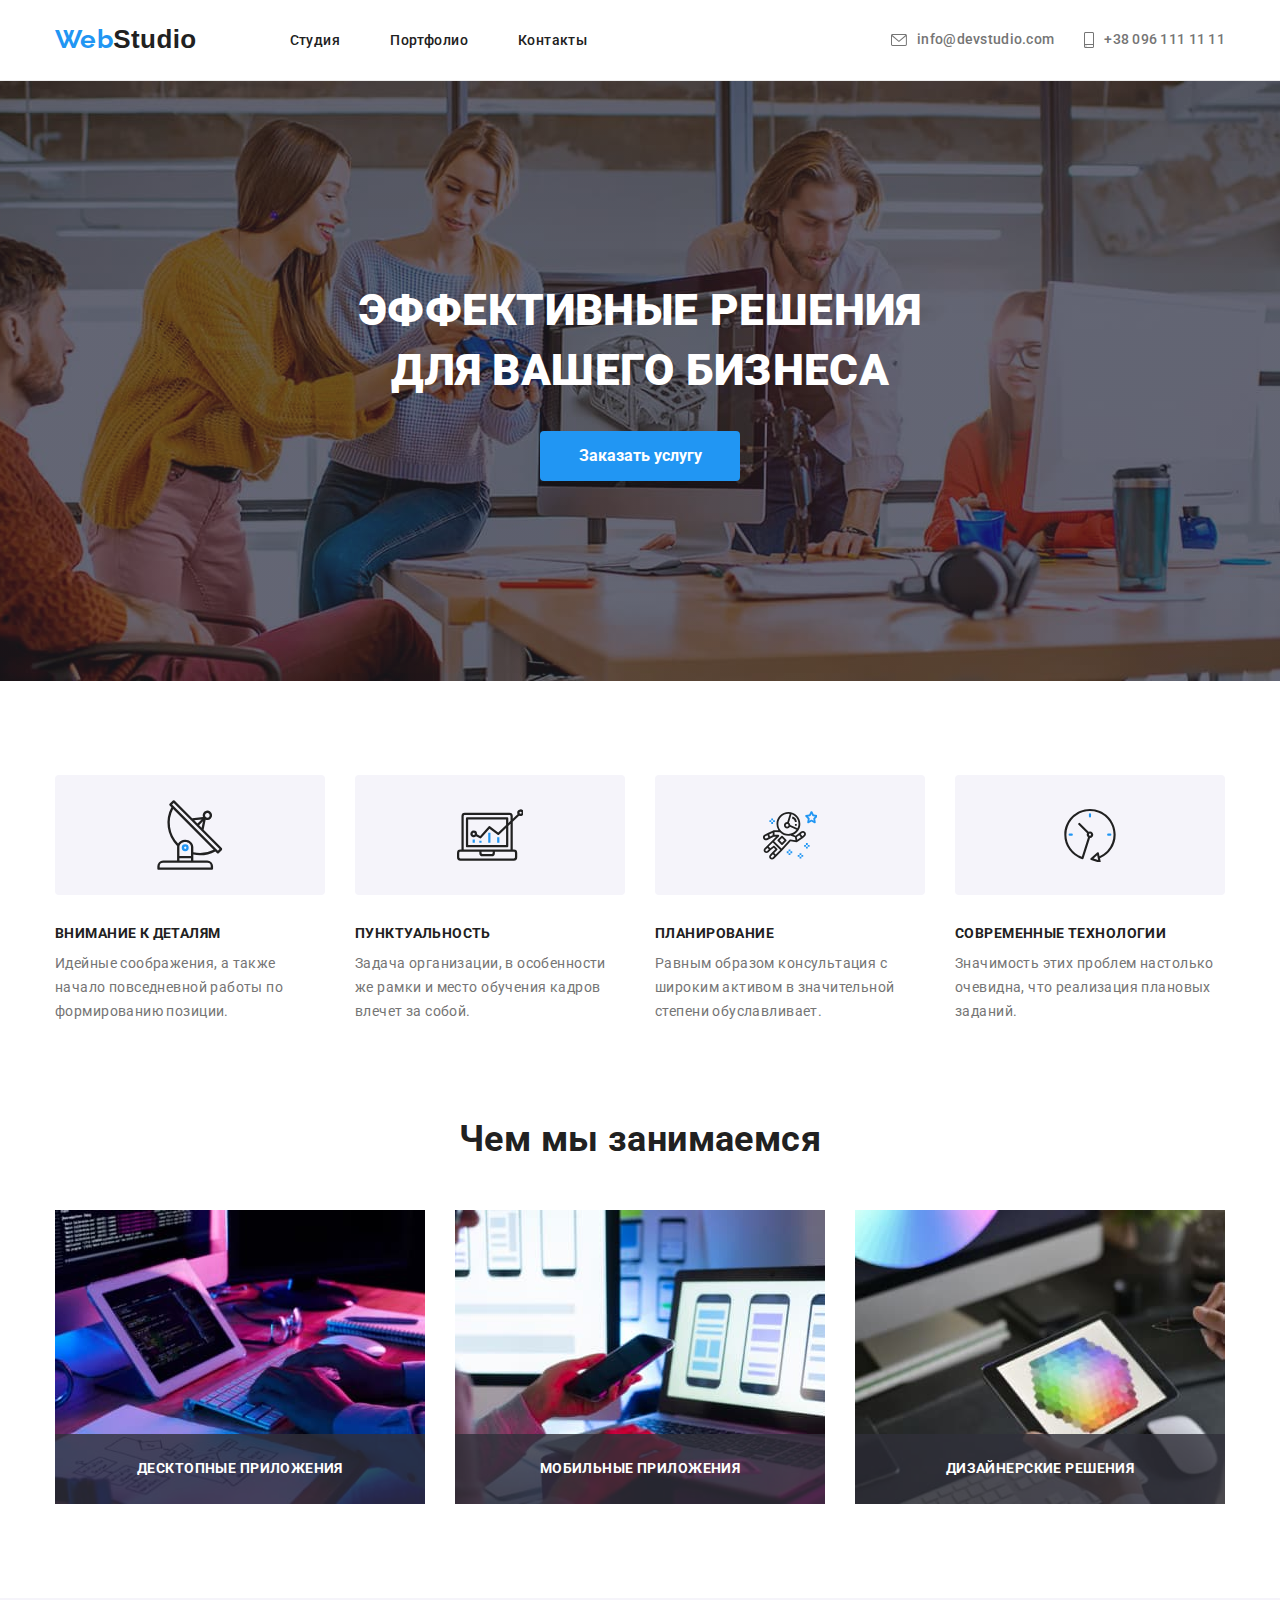
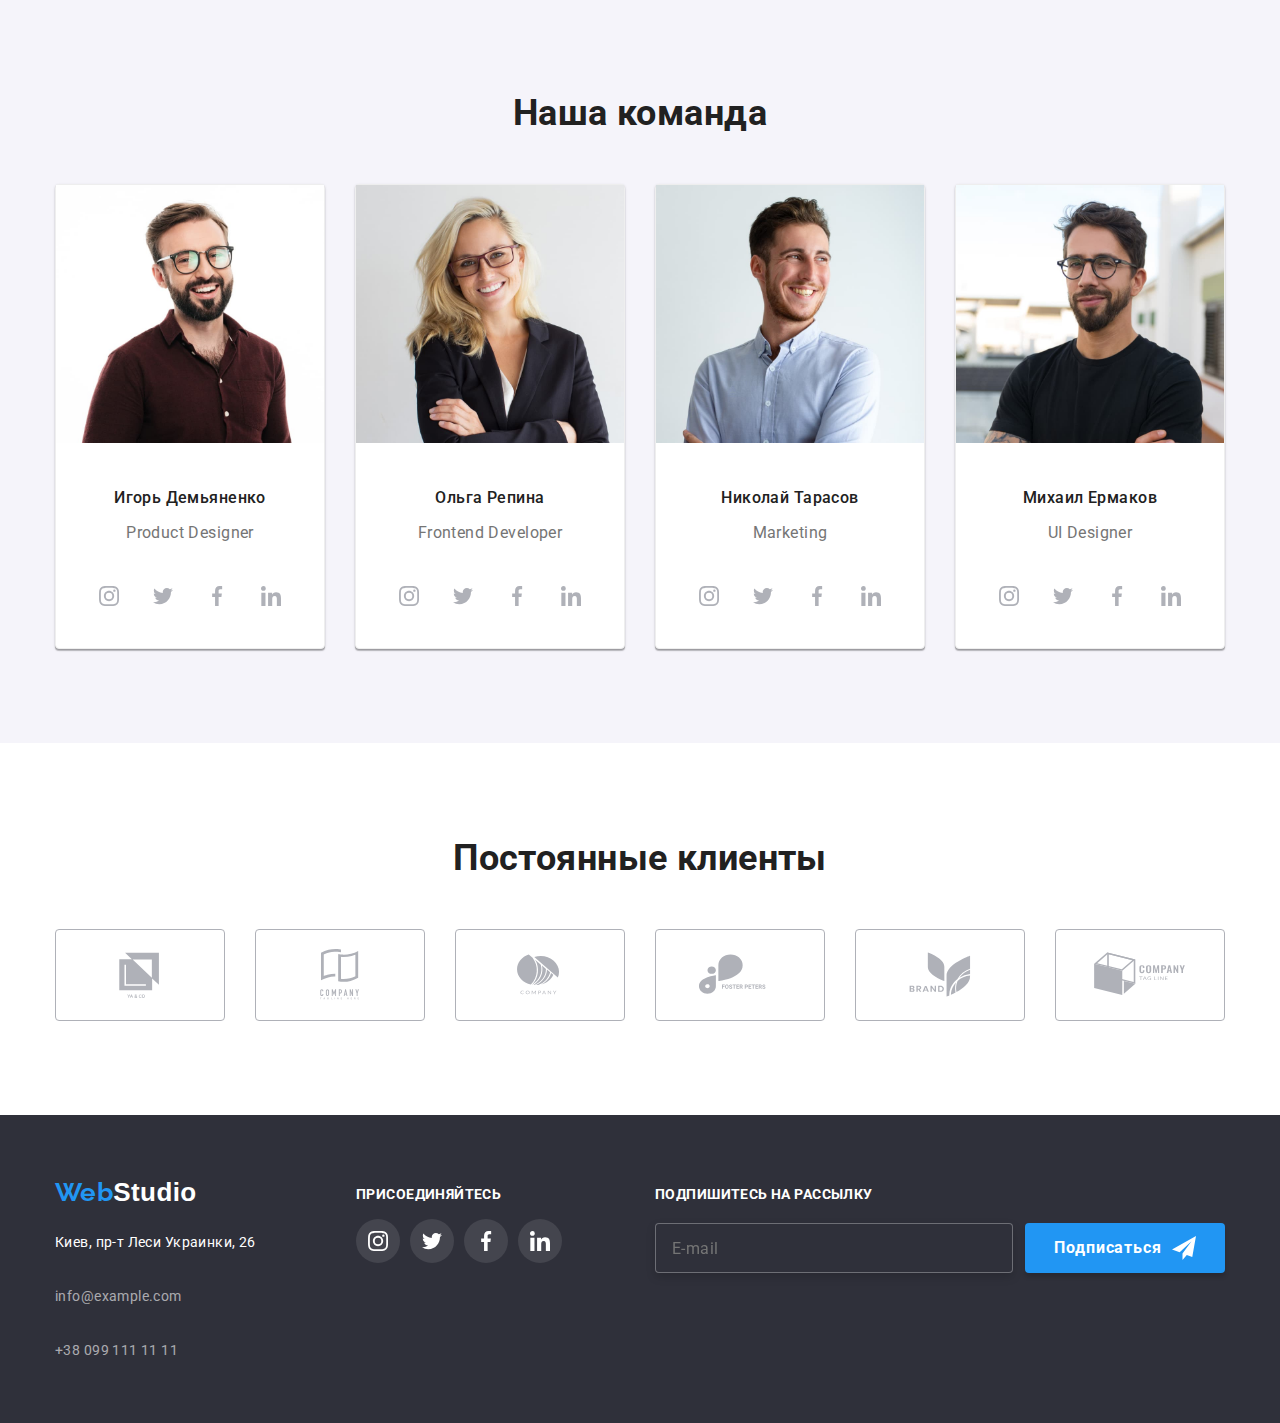
==== commit c69c723f: "футер мобайл" ====
--- a/index.html
+++ b/index.html
@@ -3,7 +3,7 @@
 <head>
     <meta charset="UTF-8">
     <meta http-equiv="X-UA-Compatible" content="IE=edge">
-    <meta name="viewport" content="width=device-width, initial-scale=1.0">
+    <meta name="viewport" content="width=device-width, initial-scale=1.0" />
     <title>WebStudio</title>
     <link rel="stylesheet" href="https://cdnjs.cloudflare.com/ajax/libs/modern-normalize/1.0.0/modern-normalize.min.css">
     <link rel="stylesheet" href="./css/main.min.css" />
@@ -17,13 +17,18 @@
     <header class="page-header">
         <div class="container main-nav">
         <nav class="main-nav">
+              <div class="main-nav__content">
             <a href="./index.html" class="logo">Web<span class="logo__item">Studio</span></a>
-            <button type="button" class="button-menu is-open" data-button-menu>
-                <svg width="24" height="16" aria-label="Переключатель мобильного меню">
+            <button type="button" class="button-menu is-open" aria-expanded="false" aria-controls="menu-container" data-button-menu>
+                <svg width="40" height="40" aria-label="Переключатель мобильного меню">
+                    <use class="button-menu__icon-closemenu" href="./images/symbol-defs-2.svg#icon-closemenu"></use>
                     <use class="button-menu__icon-menu" href="./images/symbol-defs-2.svg#icon-menu"></use>
-                    <use class="button-menu__icon-closemenu" href="./images/symbol-defs-2.svg#icon-closemenu"></use>
                 </svg>
             </button>
+            </div>
+            <div class="menu-container is-open" id="menu-container" data-menu>
+
+            </div>
             <ul class="site-nav list">
                 <li class="site-nav__item"><a href="./index.html" class="site-nav__link current">Студия</a></li>
                 <li class="site-nav__item"><a href="./portfolio.html" class="site-nav__link">Портфолио</a></li>
@@ -97,7 +102,7 @@
         </ul>
         </div>
     </section>
-    <section class="section">
+    <section class="section doing">
         <div class="container">
         <h2 class="section__title">Чем мы занимаемся</h2>
         <ul class="section-works list">
@@ -330,8 +335,10 @@
 </main>
 <footer class="footer">
     <div class="container addres">
-    <div class="container__addres"> 
+    <div class="container__addres">
+        <div class="footer-logo">
         <a href="./index.html" class="logo">Web<span class="logo__items">Studio</span></a>
+        </div>
     <address>
         <ul class="contact-address list">
             <li class="contact-address__item">Киев, пр-т Леси Украинки, 26</li>
@@ -454,5 +461,6 @@
 </div>
 
 <script src="./js/modal.js"></script>
+<script src="./js/mobile-menu.js"></script>
 </body>
 </html>--- a/css/main.min.css
+++ b/css/main.min.css
@@ -1,2 +1,2 @@
-.container{width:1200px;padding-left:15px;padding-right:15px;margin:0 auto}@media screen and (min-widht: 480px){.container{width:480px}}@media screen and (min-widht: 768px){.container{width:768px}}@media screen and (min-widht: 1200px){.container{width:1200px}}.section{padding-top:94px;padding-bottom:94px}.section:nth-child(2){padding-bottom:0px}body{background-color:#fff;color:#757575;font-family:Roboto, sans-serif;font-size:14px;line-height:1.71;font-weight:400;letter-spacing:0.42px}.list{padding:0px;margin:0px;list-style:none;font-style:normal}img{display:block;max-width:100%;height:auto}svg{display:block;max-width:100%;height:auto}.auth-nav{display:-webkit-box;display:-webkit-flex;display:-ms-flexbox;display:flex;margin-left:auto;padding-top:32px;padding-bottom:32px}.auth-nav__link{display:-webkit-box;display:-webkit-flex;display:-ms-flexbox;display:flex;-webkit-box-align:center;-webkit-align-items:center;-ms-flex-align:center;align-items:center;-webkit-box-pack:center;-webkit-justify-content:center;-ms-flex-pack:center;justify-content:center;color:#757575;fill:#757575;text-decoration:none;cursor:pointer;font-size:14px;line-height:1.14;font-weight:500;font-style:normal;letter-spacing:0.02em;-webkit-transition:color 250ms cubic-bezier(0.4, 0, 0.2, 1);-o-transition:color 250ms cubic-bezier(0.4, 0, 0.2, 1);transition:color 250ms cubic-bezier(0.4, 0, 0.2, 1)}.auth-nav__link:hover,.auth-nav__link:focus{color:#2196f3;fill:#2196f3}.auth-nav__item+.auth-nav__item{margin-left:30px}.auth-nav__icon:first-child{margin-right:10px}.hero__button{display:inline-block;-webkit-border-radius:4px;border-radius:4px;padding:10px 32px;min-width:200px;border:0px solid transparent;color:#fff;background-color:#2196f3;cursor:pointer;font-family:inherit;font-size:16px;line-height:1.88;font-weight:700;text-align:center}.button-second{display:inline-block;-webkit-border-radius:4px;border-radius:4px;padding:6px 22px;border:0px solid transparent;color:#212121;background-color:#f5f4fa;cursor:pointer;font-family:inherit;font-size:16px;line-height:1.63;font-weight:500;text-align:center;-webkit-transition:color 250ms cubic-bezier(0.4, 0, 0.2, 1),background-color 250ms cubic-bezier(0.4, 0, 0.2, 1),-webkit-box-shadow 250ms cubic-bezier(0.4, 0, 0.2, 1);transition:color 250ms cubic-bezier(0.4, 0, 0.2, 1),background-color 250ms cubic-bezier(0.4, 0, 0.2, 1),-webkit-box-shadow 250ms cubic-bezier(0.4, 0, 0.2, 1);-o-transition:color 250ms cubic-bezier(0.4, 0, 0.2, 1),background-color 250ms cubic-bezier(0.4, 0, 0.2, 1),box-shadow 250ms cubic-bezier(0.4, 0, 0.2, 1);transition:color 250ms cubic-bezier(0.4, 0, 0.2, 1),background-color 250ms cubic-bezier(0.4, 0, 0.2, 1),box-shadow 250ms cubic-bezier(0.4, 0, 0.2, 1);transition:color 250ms cubic-bezier(0.4, 0, 0.2, 1),background-color 250ms cubic-bezier(0.4, 0, 0.2, 1),box-shadow 250ms cubic-bezier(0.4, 0, 0.2, 1),-webkit-box-shadow 250ms cubic-bezier(0.4, 0, 0.2, 1)}.button-second:hover,.button-second:focus{-webkit-box-shadow:0px 1px 1px rgba(0,0,0,0.12),0px 4px 4px rgba(0,0,0,0.06),1px 4px 6px rgba(0,0,0,0.16);box-shadow:0px 1px 1px rgba(0,0,0,0.12),0px 4px 4px rgba(0,0,0,0.06),1px 4px 6px rgba(0,0,0,0.16);color:#fff;background-color:#2196f3}.button-subscribe{display:-webkit-box;display:-webkit-flex;display:-ms-flexbox;display:flex;-webkit-box-align:center;-webkit-align-items:center;-ms-flex-align:center;align-items:center;-webkit-box-pack:center;-webkit-justify-content:center;-ms-flex-pack:center;justify-content:center;width:200px;height:50px;border:0px;margin-left:12px;margin-top:20px;font-size:16px;line-height:1.88;font-weight:700;letter-spacing:0.06em;text-align:center;color:#fff;background:#2196f3;-webkit-box-shadow:0px 4px 4px rgba(0,0,0,0.15);box-shadow:0px 4px 4px rgba(0,0,0,0.15);-webkit-border-radius:4px;border-radius:4px}.button-modal{display:-webkit-box;display:-webkit-flex;display:-ms-flexbox;display:flex;-webkit-box-align:center;-webkit-align-items:center;-ms-flex-align:center;align-items:center;-webkit-box-pack:center;-webkit-justify-content:center;-ms-flex-pack:center;justify-content:center;width:30px;height:30px;position:absolute;top:8px;right:8px;padding:6px;-webkit-border-radius:50%;border-radius:50%;content:' ';border:1px solid rgba(0,0,0,0.1);background-color:#fff;fill:#212121;cursor:pointer;-webkit-transition:background-color 250ms cubic-bezier(0.4, 0, 0.2, 1);-o-transition:background-color 250ms cubic-bezier(0.4, 0, 0.2, 1);transition:background-color 250ms cubic-bezier(0.4, 0, 0.2, 1)}.button-modal:hover{fill:#2196f3}.button-submit{display:block;width:200px;height:50px;margin:0 auto;padding:10px 55px;color:#fff;background-color:#2196f3;font-size:16px;line-height:1.88;font-weight:700;border:0px;-webkit-box-shadow:0px 4px 4px rgba(0,0,0,0.15);box-shadow:0px 4px 4px rgba(0,0,0,0.15);-webkit-border-radius:4px;border-radius:4px;-webkit-box-align:center;-webkit-align-items:center;-ms-flex-align:center;align-items:center;text-align:center}.button-menu{display:-webkit-inline-box;display:-webkit-inline-flex;display:-ms-inline-flexbox;display:inline-flex;fill:#000;cursor:pointer;border:none;background-color:#fff;padding:0;margin-top:22px;margin-bottom:22px;margin-left:22px}.button-menu__icon-closemenu{display:none}.button-menu.is-open .button-menu__icon-closemenu{display:block}.button-menu.is-open .button-menu__icon-menu{display:none}.hero{max-width:1600px;height:600px;margin-left:auto;margin-right:auto;text-align:center;padding-top:200px;padding-bottom:200px;background-color:#2f303a;background-image:-webkit-gradient(linear, left top, right top, from(rgba(47,48,58,0.4)), to(rgba(47,48,58,0.4))),url(../images/Imghero.jpg);background-image:-webkit-linear-gradient(left, rgba(47,48,58,0.4), rgba(47,48,58,0.4)),url(../images/Imghero.jpg);background-image:-o-linear-gradient(left, rgba(47,48,58,0.4), rgba(47,48,58,0.4)),url(../images/Imghero.jpg);background-image:linear-gradient(to right, rgba(47,48,58,0.4), rgba(47,48,58,0.4)),url(../images/Imghero.jpg);background-repeat:no-repeat;-webkit-background-size:cover;background-size:cover;background-position:center}.hero__title{margin-top:0px;margin-bottom:30px;color:#fff;font-size:44px;line-height:1.36;font-weight:900}.icon,.icon-footer{display:-webkit-box;display:-webkit-flex;display:-ms-flexbox;display:flex;-webkit-box-align:center;-webkit-align-items:center;-ms-flex-align:center;align-items:center;-webkit-box-pack:center;-webkit-justify-content:center;-ms-flex-pack:center;justify-content:center}.icon__contact{display:-webkit-box;display:-webkit-flex;display:-ms-flexbox;display:flex;width:44px;height:44px;margin-top:16px;padding:12px;border:none;-webkit-border-radius:50%;border-radius:50%;fill:#afb1b8;background-color:#fff;cursor:pointer;-webkit-transition:fill 250ms cubic-bezier(0.4, 0, 0.2, 1),background-color 250ms cubic-bezier(0.4, 0, 0.2, 1);-o-transition:fill 250ms cubic-bezier(0.4, 0, 0.2, 1),background-color 250ms cubic-bezier(0.4, 0, 0.2, 1);transition:fill 250ms cubic-bezier(0.4, 0, 0.2, 1),background-color 250ms cubic-bezier(0.4, 0, 0.2, 1)}.icon__contact:hover,.icon__contact:focus{fill:#fff;background-color:#2196f3}.icon__item+.icon__item{margin-left:10px}.icon__contact-footer{display:-webkit-box;display:-webkit-flex;display:-ms-flexbox;display:flex;width:44px;height:44px;margin-top:16px;padding:12px;border:none;-webkit-border-radius:50%;border-radius:50%;cursor:pointer;fill:#fff;background-color:rgba(255,255,255,0.1);-webkit-transition:fill 250ms cubic-bezier(0.4, 0, 0.2, 1),background-color 250ms cubic-bezier(0.4, 0, 0.2, 1);-o-transition:fill 250ms cubic-bezier(0.4, 0, 0.2, 1),background-color 250ms cubic-bezier(0.4, 0, 0.2, 1);transition:fill 250ms cubic-bezier(0.4, 0, 0.2, 1),background-color 250ms cubic-bezier(0.4, 0, 0.2, 1)}.icon__contact-footer:hover,.icon__contact-footer:focus{fill:#fff;background:#2196f3}.logo{color:#2196f3;text-decoration:none;font-family:Raleway, sans-serif;font-size:26px;line-height:1.17;font-weight:700}.logo__item{color:#212121;font-family:Oleo Script, sans-serif;font-size:26px;line-height:1.38;font-weight:700}.logo__items{color:#fff;font-family:Oleo Script, sans-serif;font-size:26px;line-height:1.38;font-weight:700}.backdrop{position:fixed;top:0;left:0;width:100%;height:100%;padding:8px;background-color:#00000033}.backdrop.is-hidden{opacity:0;pointer-events:none;visibility:hidden}.backdrop.is-hidden .modal{-webkit-transform:scale(1.1) translate(-50%, -50%);-ms-transform:scale(1.1) translate(-50%, -50%);transform:scale(1.1) translate(-50%, -50%)}.modal{display:block;width:528px;height:581px;padding:40px;background-color:#fff;-webkit-box-shadow:0px 1px 3px rgba(0,0,0,0.12),0px 1px 1px rgba(0,0,0,0.14),0px 2px 1px rgba(0,0,0,0.2);box-shadow:0px 1px 3px rgba(0,0,0,0.12),0px 1px 1px rgba(0,0,0,0.14),0px 2px 1px rgba(0,0,0,0.2);-webkit-border-radius:4px;border-radius:4px;position:absolute;top:50%;left:50%;-webkit-transform:scale(1) translate(-50%, -50%);-ms-transform:scale(1) translate(-50%, -50%);transform:scale(1) translate(-50%, -50%);-webkit-transition:scale 250ms cubic-bezier(0.4, 0, 0.2, 1),translate 250ms cubic-bezier(0.4, 0, 0.2, 1),opacity 250ms cubic-bezier(0.4, 0, 0.2, 1);-o-transition:scale 250ms cubic-bezier(0.4, 0, 0.2, 1),translate 250ms cubic-bezier(0.4, 0, 0.2, 1),opacity 250ms cubic-bezier(0.4, 0, 0.2, 1);transition:scale 250ms cubic-bezier(0.4, 0, 0.2, 1),translate 250ms cubic-bezier(0.4, 0, 0.2, 1),opacity 250ms cubic-bezier(0.4, 0, 0.2, 1)}.modal__text{font-size:20px;line-height:1.15;font-weight:700;text-align:center;letter-spacing:0.03em;color:#212121;margin-bottom:12px;margin-top:0}.form-field{display:-webkit-box;display:-webkit-flex;display:-ms-flexbox;display:flex;-webkit-box-orient:vertical;-webkit-box-direction:normal;-webkit-flex-direction:column;-ms-flex-direction:column;flex-direction:column;padding:0;margin-bottom:10px}.form-field__label{position:relative;font-family:inherit;font-size:12px;line-height:1.17;font-weight:400;letter-spacing:0.01em}.form-field__input{font-family:inherit;color:#757575;letter-spacing:0.01em;background:#fff;border:1px solid rgba(33,33,33,0.2);-webkit-border-radius:4px;border-radius:4px;padding:0 10px 0 42px;margin-top:4px;width:100%;height:40px;-webkit-transition:border 250ms cubic-bezier(0.4, 0, 0.2, 1);-o-transition:border 250ms cubic-bezier(0.4, 0, 0.2, 1);transition:border 250ms cubic-bezier(0.4, 0, 0.2, 1)}.form-field__input:focus{border:1px solid #2196f3;outline:none}.form-field__input:focus+.form-field__icon{fill:#2196f3}.form-field__icon{display:block;position:absolute;top:50%;left:12px;fill:#212121;display:block;-webkit-transition:fill 250ms cubic-bezier(0.4, 0, 0.2, 1);-o-transition:fill 250ms cubic-bezier(0.4, 0, 0.2, 1);transition:fill 250ms cubic-bezier(0.4, 0, 0.2, 1)}.form-field__feedback{display:block;font-family:inherit;letter-spacing:0.01em;background:#fff;border:1px solid rgba(33,33,33,0.2);-webkit-border-radius:4px;border-radius:4px;padding:12px 16px;margin-top:4px;width:100%;height:120px;resize:none}.form-field__feedback:focus{border:1px solid var(--accent-color)}.form-field__feedback::-webkit-input-placeholder{color:#75757580}.form-field__feedback:-ms-input-placeholder{color:#75757580}.form-field__feedback::-ms-input-placeholder{color:#75757580}.form-field__feedback::placeholder{color:#75757580}.form-field__label-check{display:-webkit-box;display:-webkit-flex;display:-ms-flexbox;display:flex;-webkit-box-align:center;-webkit-align-items:center;-ms-flex-align:center;align-items:center;font-family:inherit;font-size:14px;line-height:1.71;font-weight:400;letter-spacing:0.03em;color:#757575;padding-left:36px;margin-top:20px;margin-bottom:30px}.form-field__check-contract{color:#2196f3}.form-field__input-check{display:block;position:absolute;width:1px;height:1px;margin:-1px;padding:0;border:0;clip:rect(0 0 0 0);overflow:hidden}.form-field__icon-box{display:inline-block;position:absolute;margin-left:-24px;width:16px;height:15px}.form-field__input-check:checked+.form-field__icon-box{background-image:url("../images/icon-check.svg");-webkit-background-size:contain;background-size:contain;background-position:center;background-repeat:no-repeat;-webkit-background-origin:border-box;background-origin:border-box;border-color:#2196f3;background-color:#2196f3;outline:1px solid #2196f3;fill:#2196f3}.form-field__input-check:checked+.form-field__icon-box:focus+.form-field__icon-box{outline:1px solid var(--accent-color)}.section__title{margin-top:0px;margin-bottom:50px;color:#212121;font-size:36px;line-height:1.17;font-weight:700;text-align:center}.section-feature__title{margin-top:0px;margin-bottom:10px;color:#212121;font-size:14px;line-height:1.17;font-weight:700}.section-feature__text{margin-top:0px;margin-bottom:0px}.section-feature{display:-webkit-box;display:-webkit-flex;display:-ms-flexbox;display:flex}.section-feature__item{display:block;width:270px}.section-feature__item+.section-feature__item{margin-left:30px}.section-works{display:-webkit-box;display:-webkit-flex;display:-ms-flexbox;display:flex}.section-works__item+.section-works__item{margin-left:30px}.section-works__text{display:block;-webkit-box-align:center;-webkit-align-items:center;-ms-flex-align:center;align-items:center;width:370px;height:70px;margin:0;padding-top:27px;padding-bottom:27px;color:#fff;background-color:#2f303acc;font-size:14px;line-height:1.14;font-weight:700;text-align:center;letter-spacing:0.03em;text-transform:uppercase;position:absolute;left:0;bottom:0}.section-works__label{display:-webkit-box;display:-webkit-flex;display:-ms-flexbox;display:flex;position:relative}.section-team{display:-webkit-box;display:-webkit-flex;display:-ms-flexbox;display:flex;text-align:center}.section-team>.section-team__item{background-color:#fff;-webkit-box-shadow:0px 1px 3px rgba(0,0,0,0.12),0px 1px 1px rgba(0,0,0,0.14),0px 2px 1px rgba(0,0,0,0.2);box-shadow:0px 1px 3px rgba(0,0,0,0.12),0px 1px 1px rgba(0,0,0,0.14),0px 2px 1px rgba(0,0,0,0.2);-webkit-border-radius:4px;border-radius:4px;border:1px solid #eee}.section-team__item+.section-team__item{margin-left:30px}.card-box{padding-top:30px;padding-bottom:30px}.card-box__title{color:#212121;font-size:16px;line-height:1.17;font-weight:500}.card-box__text{color:#757575;font-size:16px;line-height:1.17;font-weight:400}.section-button{display:-webkit-box;display:-webkit-flex;display:-ms-flexbox;display:flex;-webkit-box-pack:center;-webkit-justify-content:center;-ms-flex-pack:center;justify-content:center;margin-bottom:50px}.section-button__item+.section-button__item{margin-left:8px}.portfolio-work{display:-webkit-box;display:-webkit-flex;display:-ms-flexbox;display:flex;-webkit-flex-wrap:wrap;-ms-flex-wrap:wrap;flex-wrap:wrap;margin-left:-webkit-calc(-1 * 30px);margin-left:calc(-1 * 30px);margin-top:-webkit-calc(-1 * 30px);margin-top:calc(-1 * 30px)}.portfolio-work>.portfolio-work__item{-webkit-flex-basis:-webkit-calc(1200px / 3 - 30px);-ms-flex-preferred-size:calc(1200px / 3 - 30px);flex-basis:calc(1200px / 3 - 30px);margin-left:30px;margin-top:30px}.portfolio__title{display:block;-webkit-box-align:center;-webkit-align-items:center;-ms-flex-align:center;align-items:center;width:100%;height:100%;margin:0;padding-top:63px;padding-bottom:63px;padding-left:24px;padding-right:24px;color:#fff;background-color:#2196f3e5;font-size:18px;line-height:1.56;font-weight:400;letter-spacing:0.03em;position:absolute;bottom:0;left:0;-webkit-transform:translateY(100%);-ms-transform:translateY(100%);transform:translateY(100%);-webkit-transition:-webkit-transform 250ms cubic-bezier(0.4, 0, 0.2, 1);transition:-webkit-transform 250ms cubic-bezier(0.4, 0, 0.2, 1);-o-transition:transform 250ms cubic-bezier(0.4, 0, 0.2, 1);transition:transform 250ms cubic-bezier(0.4, 0, 0.2, 1);transition:transform 250ms cubic-bezier(0.4, 0, 0.2, 1), -webkit-transform 250ms cubic-bezier(0.4, 0, 0.2, 1)}.overlay{position:relative;overflow:hidden}.portfolio-work__item:hover .portfolio__title{-webkit-transform:translateY(0);-ms-transform:translateY(0);transform:translateY(0)}.card-content__title{margin-bottom:4px;margin-top:0px;color:#212121;font-size:18px;line-height:2;font-weight:700}.card-content__text{margin-top:0px;margin-bottom:0px;color:#757575;font-size:16px;line-height:1.88;font-weight:400;font-size:16px;line-height:1.88}.portfolio{text-decoration:none;display:block;max-width:100%;height:auto;border:1px solid #eee;-webkit-transition:-webkit-box-shadow 250ms cubic-bezier(0.4, 0, 0.2, 1);transition:-webkit-box-shadow 250ms cubic-bezier(0.4, 0, 0.2, 1);-o-transition:box-shadow 250ms cubic-bezier(0.4, 0, 0.2, 1);transition:box-shadow 250ms cubic-bezier(0.4, 0, 0.2, 1);transition:box-shadow 250ms cubic-bezier(0.4, 0, 0.2, 1), -webkit-box-shadow 250ms cubic-bezier(0.4, 0, 0.2, 1)}.portfolio-work__item:hover{-webkit-box-shadow:0px 1px 1px rgba(0,0,0,0.12),0px 4px 4px rgba(0,0,0,0.06),1px 4px 6px rgba(0,0,0,0.16);box-shadow:0px 1px 1px rgba(0,0,0,0.12),0px 4px 4px rgba(0,0,0,0.06),1px 4px 6px rgba(0,0,0,0.16)}.card-content{padding:20px 24px}.addres{display:-webkit-box;display:-webkit-flex;display:-ms-flexbox;display:flex}.address{display:-webkit-box;display:-webkit-flex;display:-ms-flexbox;display:flex;color:#ffffff99;text-decoration:none;width:231px;-webkit-transition:color 250ms cubic-bezier(0.4, 0, 0.2, 1);-o-transition:color 250ms cubic-bezier(0.4, 0, 0.2, 1);transition:color 250ms cubic-bezier(0.4, 0, 0.2, 1)}.address:hover,.address:focus{color:#2196f3}.contact-address{margin-top:20px}.contact-address__item+.contact-address__item{margin-top:9px}.item-feature{display:-webkit-box;display:-webkit-flex;display:-ms-flexbox;display:flex;-webkit-box-align:center;-webkit-align-items:center;-ms-flex-align:center;align-items:center;-webkit-box-pack:center;-webkit-justify-content:center;-ms-flex-pack:center;justify-content:center;margin-bottom:30px;height:120px;width:270px;-webkit-border-radius:4px;border-radius:4px;background-color:#f5f4fa;fill:#212121}.section-cliens{display:-webkit-box;display:-webkit-flex;display:-ms-flexbox;display:flex;-webkit-box-align:center;-webkit-align-items:center;-ms-flex-align:center;align-items:center;-webkit-box-pack:center;-webkit-justify-content:center;-ms-flex-pack:center;justify-content:center}.cliens{display:-webkit-box;display:-webkit-flex;display:-ms-flexbox;display:flex;padding:16px 32px;width:170px;height:92px;-webkit-border-radius:4px;border-radius:4px;border:1px solid #afb1b8;fill:#afb1b8;cursor:pointer;-webkit-transition:fill 250ms cubic-bezier(0.4, 0, 0.2, 1),border 250ms cubic-bezier(0.4, 0, 0.2, 1);-o-transition:fill 250ms cubic-bezier(0.4, 0, 0.2, 1),border 250ms cubic-bezier(0.4, 0, 0.2, 1);transition:fill 250ms cubic-bezier(0.4, 0, 0.2, 1),border 250ms cubic-bezier(0.4, 0, 0.2, 1)}.cliens:hover,.cliens:focus{fill:#2196f3;border:1px solid #2196f3}.section-cliens__item+.section-cliens__item{margin-left:30px}.sotial__text,.input__text{display:block;margin-top:0px;margin-bottom:0px;color:#fff;font-size:14px;line-height:1.14;font-weight:700;letter-spacing:0.03em;text-transform:uppercase}.sotial{display:-webkit-box;display:-webkit-flex;display:-ms-flexbox;display:flex;-webkit-box-orient:vertical;-webkit-box-direction:normal;-webkit-flex-direction:column;-ms-flex-direction:column;flex-direction:column;width:206px;height:80px;margin-left:70px;margin-top:12px;margin-bottom:40px}.button-subscribe__icon-send{margin-left:10px}.form-subscribe{display:-webkit-box;display:-webkit-flex;display:-ms-flexbox;display:flex;-webkit-box-align:center;-webkit-align-items:center;-ms-flex-align:center;align-items:center;-webkit-box-pack:center;-webkit-justify-content:center;-ms-flex-pack:center;justify-content:center}.subscribe{margin-left:93px;margin-top:12px;margin-bottom:34px;height:86px;width:570px}.input-subscribe{width:358px;height:50px;margin-top:20px;padding:15px 16px;border:1px solid rgba(255,255,255,0.3);-webkit-filter:drop-shadow(0px 4px 4px rgba(0,0,0,0.15));filter:drop-shadow(0px 4px 4px rgba(0,0,0,0.15));-webkit-border-radius:4px;border-radius:4px;font-size:16px;line-height:1.25;font-weight:400;-webkit-box-align:center;-webkit-align-items:center;-ms-flex-align:center;align-items:center;letter-spacing:0.03em;color:rgba(255,255,255,0.6);background-color:#2f303a}.ours-team{margin-left:auto;margin-right:auto;text-align:center;background-color:#f5f4fa}.container__addres{-webkit-box-orient:vertical;-webkit-box-direction:normal;-webkit-flex-direction:column;-ms-flex-direction:column;flex-direction:column}@media screen and (min-widht: 480px){.site-nav{display:none}}@media screen and (min-widht: 768px){.site-nav{display:none}}@media screen and (min-widht: 1200px){.site-nav{display:-webkit-box;display:-webkit-flex;display:-ms-flexbox;display:flex;margin-left:93px}}.site-nav__item+.site-nav__item{margin-left:50px}.site-nav__link{display:-webkit-box;display:-webkit-flex;display:-ms-flexbox;display:flex;padding-top:32px;padding-bottom:32px;color:#212121;text-decoration:none;font-size:14px;line-height:1.17;font-weight:500;position:relative;-webkit-transition:color 250ms cubic-bezier(0.4, 0, 0.2, 1);-o-transition:color 250ms cubic-bezier(0.4, 0, 0.2, 1);transition:color 250ms cubic-bezier(0.4, 0, 0.2, 1)}.site-nav__link:hover,.site-nav__link:focus{color:#2196f3}.site-nav__link.current{color:#2196f3}.site-nav__link.current::after{display:inline-block;content:'';width:100%;height:4px;border-bottom:solid 4px #2196f3;-webkit-border-radius:2px;border-radius:2px;position:absolute;bottom:0;right:0}.footer{border:#2f303a;background-color:#2f303a;color:#fff;text-decoration:none;padding-top:60px;padding-bottom:60px}.page-header{margin:0 auto;border-bottom:1px solid #ececec}.main-nav{display:-webkit-box;display:-webkit-flex;display:-ms-flexbox;display:flex;-webkit-box-align:center;-webkit-align-items:center;-ms-flex-align:center;align-items:center}
+.container{padding-left:15px;padding-right:15px;margin-left:auto;margin-right:auto}@media screen and (max-width: 767px){.container{width:480px}}@media screen and (min-width: 768px){.container{width:768px}}@media screen and (min-width: 1200px){.container{width:1200px}}@media screen and (max-width: 767px){.section{padding-top:60px;padding-bottom:60px}.section:nth-child(2){padding-bottom:0px}}@media screen and (min-width: 1200px){.section{padding-top:94px;padding-bottom:94px}.section:nth-child(2){padding-bottom:0px}}body{background-color:#fff;color:#757575;font-family:Roboto, sans-serif;font-size:14px;line-height:1.71;font-weight:400;letter-spacing:0.42px}.list{padding:0px;margin:0px;list-style:none;font-style:normal}img{display:block;max-width:100%;height:auto}svg{display:block;max-width:100%;height:auto}@media screen and (max-width: 767px){.auth-nav.list{width:100%;display:none}}@media screen and (min-width: 768px){.auth-nav.list{display:none}}@media screen and (min-width: 1200px){.auth-nav.list{display:-webkit-box;display:-webkit-flex;display:-ms-flexbox;display:flex;margin-left:auto;padding-top:32px;padding-bottom:32px}}.auth-nav__link{display:-webkit-box;display:-webkit-flex;display:-ms-flexbox;display:flex;-webkit-box-align:center;-webkit-align-items:center;-ms-flex-align:center;align-items:center;-webkit-box-pack:center;-webkit-justify-content:center;-ms-flex-pack:center;justify-content:center;color:#757575;fill:#757575;text-decoration:none;cursor:pointer;font-size:14px;line-height:1.14;font-weight:500;font-style:normal;letter-spacing:0.02em;-webkit-transition:color 250ms cubic-bezier(0.4, 0, 0.2, 1);-o-transition:color 250ms cubic-bezier(0.4, 0, 0.2, 1);transition:color 250ms cubic-bezier(0.4, 0, 0.2, 1)}.auth-nav__link:hover,.auth-nav__link:focus{color:#2196f3;fill:#2196f3}.auth-nav__item+.auth-nav__item{margin-left:30px}.auth-nav__icon:first-child{margin-right:10px}.hero__button{display:inline-block;-webkit-border-radius:4px;border-radius:4px;padding:10px 32px;min-width:200px;border:0px solid transparent;color:#fff;background-color:#2196f3;cursor:pointer;font-family:inherit;font-size:16px;line-height:1.88;font-weight:700;text-align:center}.button-second{display:inline-block;-webkit-border-radius:4px;border-radius:4px;padding:6px 22px;border:0px solid transparent;color:#212121;background-color:#f5f4fa;cursor:pointer;font-family:inherit;font-size:16px;line-height:1.63;font-weight:500;text-align:center;-webkit-transition:color 250ms cubic-bezier(0.4, 0, 0.2, 1),background-color 250ms cubic-bezier(0.4, 0, 0.2, 1),-webkit-box-shadow 250ms cubic-bezier(0.4, 0, 0.2, 1);transition:color 250ms cubic-bezier(0.4, 0, 0.2, 1),background-color 250ms cubic-bezier(0.4, 0, 0.2, 1),-webkit-box-shadow 250ms cubic-bezier(0.4, 0, 0.2, 1);-o-transition:color 250ms cubic-bezier(0.4, 0, 0.2, 1),background-color 250ms cubic-bezier(0.4, 0, 0.2, 1),box-shadow 250ms cubic-bezier(0.4, 0, 0.2, 1);transition:color 250ms cubic-bezier(0.4, 0, 0.2, 1),background-color 250ms cubic-bezier(0.4, 0, 0.2, 1),box-shadow 250ms cubic-bezier(0.4, 0, 0.2, 1);transition:color 250ms cubic-bezier(0.4, 0, 0.2, 1),background-color 250ms cubic-bezier(0.4, 0, 0.2, 1),box-shadow 250ms cubic-bezier(0.4, 0, 0.2, 1),-webkit-box-shadow 250ms cubic-bezier(0.4, 0, 0.2, 1)}.button-second:hover,.button-second:focus{-webkit-box-shadow:0px 1px 1px rgba(0,0,0,0.12),0px 4px 4px rgba(0,0,0,0.06),1px 4px 6px rgba(0,0,0,0.16);box-shadow:0px 1px 1px rgba(0,0,0,0.12),0px 4px 4px rgba(0,0,0,0.06),1px 4px 6px rgba(0,0,0,0.16);color:#fff;background-color:#2196f3}@media screen and (max-width: 767px){.button-subscribe{display:-webkit-box;display:-webkit-flex;display:-ms-flexbox;display:flex;-webkit-box-align:center;-webkit-align-items:center;-ms-flex-align:center;align-items:center;-webkit-box-pack:center;-webkit-justify-content:center;-ms-flex-pack:center;justify-content:center;width:200px;height:50px;border:0px;margin:0 auto;margin-top:20px;font-size:16px;line-height:1.88;font-weight:700;letter-spacing:0.06em;text-align:center;color:#fff;background:#2196f3;-webkit-box-shadow:0px 4px 4px rgba(0,0,0,0.15);box-shadow:0px 4px 4px rgba(0,0,0,0.15);-webkit-border-radius:4px;border-radius:4px}}@media screen and (min-width: 1200px){.button-subscribe{display:-webkit-box;display:-webkit-flex;display:-ms-flexbox;display:flex;-webkit-box-align:center;-webkit-align-items:center;-ms-flex-align:center;align-items:center;-webkit-box-pack:center;-webkit-justify-content:center;-ms-flex-pack:center;justify-content:center;width:200px;height:50px;border:0px;margin-left:12px;margin-top:20px;font-size:16px;line-height:1.88;font-weight:700;letter-spacing:0.06em;text-align:center;color:#fff;background:#2196f3;-webkit-box-shadow:0px 4px 4px rgba(0,0,0,0.15);box-shadow:0px 4px 4px rgba(0,0,0,0.15);-webkit-border-radius:4px;border-radius:4px}}.button-modal{display:-webkit-box;display:-webkit-flex;display:-ms-flexbox;display:flex;-webkit-box-align:center;-webkit-align-items:center;-ms-flex-align:center;align-items:center;-webkit-box-pack:center;-webkit-justify-content:center;-ms-flex-pack:center;justify-content:center;width:30px;height:30px;position:absolute;top:8px;right:8px;padding:6px;-webkit-border-radius:50%;border-radius:50%;content:' ';border:1px solid rgba(0,0,0,0.1);background-color:#fff;fill:#212121;cursor:pointer;-webkit-transition:background-color 250ms cubic-bezier(0.4, 0, 0.2, 1);-o-transition:background-color 250ms cubic-bezier(0.4, 0, 0.2, 1);transition:background-color 250ms cubic-bezier(0.4, 0, 0.2, 1)}.button-modal:hover{fill:#2196f3}.button-submit{display:block;width:200px;height:50px;margin:0 auto;padding:10px 55px;color:#fff;background-color:#2196f3;font-size:16px;line-height:1.88;font-weight:700;border:0px;-webkit-box-shadow:0px 4px 4px rgba(0,0,0,0.15);box-shadow:0px 4px 4px rgba(0,0,0,0.15);-webkit-border-radius:4px;border-radius:4px;-webkit-box-align:center;-webkit-align-items:center;-ms-flex-align:center;align-items:center;text-align:center}@media screen and (max-width: 767px){.button-menu{display:-webkit-inline-box;display:-webkit-inline-flex;display:-ms-inline-flexbox;display:inline-flex;fill:#000;cursor:pointer;border:none;background-color:#fff;padding:0;margin:0}}@media screen and (min-width: 768px){.button-menu{display:none}}@media screen and (min-width: 1200px){.button-menu{display:none}}@media screen and (max-width: 767px){.button-menu .button-menu__icon-closemenu{display:none}}@media screen and (min-width: 768px){.button-menu .button-menu__icon-closemenu{display:none}}@media screen and (min-width: 1200px){.button-menu .button-menu__icon-closemenu{display:none}}@media screen and (max-width: 767px){.button-menu.is-open .button-menu__icon-closemenu{display:block}}@media screen and (min-width: 768px){.button-menu.is-open .button-menu__icon-closemenu{display:none}}@media screen and (min-width: 1200px){.button-menu.is-open .button-menu__icon-closemenu{display:none}}@media screen and (max-width: 767px){.button-menu.is-open .button-menu__icon-menu{display:none}}@media screen and (min-width: 768px){.button-menu.is-open .button-menu__icon-menu{display:none}}@media screen and (min-width: 1200px){.button-menu.is-open .button-menu__icon-menu{display:none}}@media screen and (max-width: 767px){.menu-container{display:none;position:absolute;top:100%;left:0;width:100%;background-color:aqua}}.menu-container.is-open{display:block}@media screen and (max-width: 767px){.section-cliens__item{-webkit-flex-basis:-webkit-calc(480px / 3 - 30px);-ms-flex-preferred-size:calc(480px / 3 - 30px);flex-basis:calc(480px / 3 - 30px);margin-left:30px;margin-top:30px}}@media screen and (min-width: 1200px){.section-cliens__item+.section-cliens__item{margin-left:30px}}@media screen and (max-width: 767px){.section-cliens{display:-webkit-box;display:-webkit-flex;display:-ms-flexbox;display:flex;-webkit-flex-wrap:wrap;-ms-flex-wrap:wrap;flex-wrap:wrap;margin-left:-webkit-calc(-1 * 30px);margin-left:calc(-1 * 30px);margin-top:-webkit-calc(-1 * 30px);margin-top:calc(-1 * 30px)}}@media screen and (min-width: 1200px){.section-cliens{display:-webkit-box;display:-webkit-flex;display:-ms-flexbox;display:flex;-webkit-box-align:center;-webkit-align-items:center;-ms-flex-align:center;align-items:center;-webkit-box-pack:center;-webkit-justify-content:center;-ms-flex-pack:center;justify-content:center}}@media screen and (max-width: 767px){.cliens{display:-webkit-box;display:-webkit-flex;display:-ms-flexbox;display:flex;padding:16px 52px;width:210px;height:92px;-webkit-border-radius:4px;border-radius:4px;border:1px solid #afb1b8;fill:#afb1b8;cursor:pointer;-webkit-transition:fill 250ms cubic-bezier(0.4, 0, 0.2, 1),border 250ms cubic-bezier(0.4, 0, 0.2, 1);-o-transition:fill 250ms cubic-bezier(0.4, 0, 0.2, 1),border 250ms cubic-bezier(0.4, 0, 0.2, 1);transition:fill 250ms cubic-bezier(0.4, 0, 0.2, 1),border 250ms cubic-bezier(0.4, 0, 0.2, 1)}.cliens:hover,.cliens:focus{fill:#2196f3;border:1px solid #2196f3}}@media screen and (min-width: 1200px){.cliens{display:-webkit-box;display:-webkit-flex;display:-ms-flexbox;display:flex;padding:16px 32px;width:170px;height:92px;-webkit-border-radius:4px;border-radius:4px;border:1px solid #afb1b8;fill:#afb1b8;cursor:pointer;-webkit-transition:fill 250ms cubic-bezier(0.4, 0, 0.2, 1),border 250ms cubic-bezier(0.4, 0, 0.2, 1);-o-transition:fill 250ms cubic-bezier(0.4, 0, 0.2, 1),border 250ms cubic-bezier(0.4, 0, 0.2, 1);transition:fill 250ms cubic-bezier(0.4, 0, 0.2, 1),border 250ms cubic-bezier(0.4, 0, 0.2, 1)}.cliens:hover,.cliens:focus{fill:#2196f3;border:1px solid #2196f3}}@media screen and (max-width: 767px){.hero{width:100%;height:400px;margin-left:auto;margin-right:auto;text-align:center;padding-top:118px;padding-bottom:118px;background-color:#2f303a;background-image:-webkit-gradient(linear, left top, right top, from(rgba(47,48,58,0.4)), to(rgba(47,48,58,0.4))),url(../images/Imghero.jpg);background-image:-webkit-linear-gradient(left, rgba(47,48,58,0.4), rgba(47,48,58,0.4)),url(../images/Imghero.jpg);background-image:-o-linear-gradient(left, rgba(47,48,58,0.4), rgba(47,48,58,0.4)),url(../images/Imghero.jpg);background-image:linear-gradient(to right, rgba(47,48,58,0.4), rgba(47,48,58,0.4)),url(../images/Imghero.jpg);background-repeat:no-repeat;-webkit-background-size:cover;background-size:cover;background-position:center}}@media screen and (min-width: 1200px){.hero{max-width:1600px;height:600px;margin-left:auto;margin-right:auto;text-align:center;padding-top:200px;padding-bottom:200px;background-color:#2f303a;background-image:-webkit-gradient(linear, left top, right top, from(rgba(47,48,58,0.4)), to(rgba(47,48,58,0.4))),url(../images/Imghero.jpg);background-image:-webkit-linear-gradient(left, rgba(47,48,58,0.4), rgba(47,48,58,0.4)),url(../images/Imghero.jpg);background-image:-o-linear-gradient(left, rgba(47,48,58,0.4), rgba(47,48,58,0.4)),url(../images/Imghero.jpg);background-image:linear-gradient(to right, rgba(47,48,58,0.4), rgba(47,48,58,0.4)),url(../images/Imghero.jpg);background-repeat:no-repeat;-webkit-background-size:cover;background-size:cover;background-position:center}}@media screen and (max-width: 767px){.hero__title{margin-top:0px;margin-bottom:30px;color:#fff;font-size:26px;line-height:1.62;font-weight:900}}@media screen and (min-width: 1200px){.hero__title{margin-top:0px;margin-bottom:30px;color:#fff;font-size:44px;line-height:1.36;font-weight:900}}@media screen and (max-width: 767px){.hero{width:100%}}@media screen and (min-width: 768px){.hero{width:100%}}@media screen and (min-width: 1200px){.hero{width:100%}}.icon,.icon-footer{display:-webkit-box;display:-webkit-flex;display:-ms-flexbox;display:flex;-webkit-box-align:center;-webkit-align-items:center;-ms-flex-align:center;align-items:center;-webkit-box-pack:center;-webkit-justify-content:center;-ms-flex-pack:center;justify-content:center}.icon__contact{display:-webkit-box;display:-webkit-flex;display:-ms-flexbox;display:flex;width:44px;height:44px;margin-top:16px;padding:12px;border:none;-webkit-border-radius:50%;border-radius:50%;fill:#afb1b8;background-color:#fff;cursor:pointer;-webkit-transition:fill 250ms cubic-bezier(0.4, 0, 0.2, 1),background-color 250ms cubic-bezier(0.4, 0, 0.2, 1);-o-transition:fill 250ms cubic-bezier(0.4, 0, 0.2, 1),background-color 250ms cubic-bezier(0.4, 0, 0.2, 1);transition:fill 250ms cubic-bezier(0.4, 0, 0.2, 1),background-color 250ms cubic-bezier(0.4, 0, 0.2, 1)}.icon__contact:hover,.icon__contact:focus{fill:#fff;background-color:#2196f3}.icon__item+.icon__item{margin-left:10px}.icon__contact-footer{display:-webkit-box;display:-webkit-flex;display:-ms-flexbox;display:flex;width:44px;height:44px;margin-top:16px;padding:12px;border:none;-webkit-border-radius:50%;border-radius:50%;cursor:pointer;fill:#fff;background-color:rgba(255,255,255,0.1);-webkit-transition:fill 250ms cubic-bezier(0.4, 0, 0.2, 1),background-color 250ms cubic-bezier(0.4, 0, 0.2, 1);-o-transition:fill 250ms cubic-bezier(0.4, 0, 0.2, 1),background-color 250ms cubic-bezier(0.4, 0, 0.2, 1);transition:fill 250ms cubic-bezier(0.4, 0, 0.2, 1),background-color 250ms cubic-bezier(0.4, 0, 0.2, 1)}.icon__contact-footer:hover,.icon__contact-footer:focus{fill:#fff;background:#2196f3}@media screen and (max-width: 767px){.logo{font-size:24px;line-height:1.17;font-weight:700;color:#2196f3;text-decoration:none;font-family:Raleway, sans-serif}}@media screen and (min-width: 1200px){.logo{color:#2196f3;text-decoration:none;font-family:Raleway, sans-serif;font-size:26px;line-height:1.17;font-weight:700}}@media screen and (max-width: 767px){.logo__item{color:#212121;font-family:Oleo Script, sans-serif;font-size:24px;line-height:1.17;font-weight:700}}@media screen and (min-width: 1200px){.logo__item{color:#212121;font-family:Oleo Script, sans-serif;font-size:26px;line-height:1.38;font-weight:700}}@media screen and (max-width: 767px){.logo__items{color:#fff;font-family:Oleo Script, sans-serif;font-size:24px;line-height:1.17;font-weight:700}}@media screen and (min-width: 1200px){.logo__items{color:#fff;font-family:Oleo Script, sans-serif;font-size:26px;line-height:1.38;font-weight:700}}.backdrop{position:fixed;top:0;left:0;width:100%;height:100%;padding:8px;background-color:#00000033}.backdrop.is-hidden{opacity:0;pointer-events:none;visibility:hidden}.backdrop.is-hidden .modal{-webkit-transform:scale(1.1) translate(-50%, -50%);-ms-transform:scale(1.1) translate(-50%, -50%);transform:scale(1.1) translate(-50%, -50%)}.modal{display:block;width:528px;height:581px;padding:40px;background-color:#fff;-webkit-box-shadow:0px 1px 3px rgba(0,0,0,0.12),0px 1px 1px rgba(0,0,0,0.14),0px 2px 1px rgba(0,0,0,0.2);box-shadow:0px 1px 3px rgba(0,0,0,0.12),0px 1px 1px rgba(0,0,0,0.14),0px 2px 1px rgba(0,0,0,0.2);-webkit-border-radius:4px;border-radius:4px;position:absolute;top:50%;left:50%;-webkit-transform:scale(1) translate(-50%, -50%);-ms-transform:scale(1) translate(-50%, -50%);transform:scale(1) translate(-50%, -50%);-webkit-transition:scale 250ms cubic-bezier(0.4, 0, 0.2, 1),translate 250ms cubic-bezier(0.4, 0, 0.2, 1),opacity 250ms cubic-bezier(0.4, 0, 0.2, 1);-o-transition:scale 250ms cubic-bezier(0.4, 0, 0.2, 1),translate 250ms cubic-bezier(0.4, 0, 0.2, 1),opacity 250ms cubic-bezier(0.4, 0, 0.2, 1);transition:scale 250ms cubic-bezier(0.4, 0, 0.2, 1),translate 250ms cubic-bezier(0.4, 0, 0.2, 1),opacity 250ms cubic-bezier(0.4, 0, 0.2, 1)}.modal__text{font-size:20px;line-height:1.15;font-weight:700;text-align:center;letter-spacing:0.03em;color:#212121;margin-bottom:12px;margin-top:0}.form-field{display:-webkit-box;display:-webkit-flex;display:-ms-flexbox;display:flex;-webkit-box-orient:vertical;-webkit-box-direction:normal;-webkit-flex-direction:column;-ms-flex-direction:column;flex-direction:column;padding:0;margin-bottom:10px}.form-field__label{position:relative;font-family:inherit;font-size:12px;line-height:1.17;font-weight:400;letter-spacing:0.01em}.form-field__input{font-family:inherit;color:#757575;letter-spacing:0.01em;background:#fff;border:1px solid rgba(33,33,33,0.2);-webkit-border-radius:4px;border-radius:4px;padding:0 10px 0 42px;margin-top:4px;width:100%;height:40px;-webkit-transition:border 250ms cubic-bezier(0.4, 0, 0.2, 1);-o-transition:border 250ms cubic-bezier(0.4, 0, 0.2, 1);transition:border 250ms cubic-bezier(0.4, 0, 0.2, 1)}.form-field__input:focus{border:1px solid #2196f3;outline:none}.form-field__input:focus+.form-field__icon{fill:#2196f3}.form-field__icon{display:block;position:absolute;top:50%;left:12px;fill:#212121;display:block;-webkit-transition:fill 250ms cubic-bezier(0.4, 0, 0.2, 1);-o-transition:fill 250ms cubic-bezier(0.4, 0, 0.2, 1);transition:fill 250ms cubic-bezier(0.4, 0, 0.2, 1)}.form-field__feedback{display:block;font-family:inherit;letter-spacing:0.01em;background:#fff;border:1px solid rgba(33,33,33,0.2);-webkit-border-radius:4px;border-radius:4px;padding:12px 16px;margin-top:4px;width:100%;height:120px;resize:none}.form-field__feedback:focus{border:1px solid var(--accent-color)}.form-field__feedback::-webkit-input-placeholder{color:#75757580}.form-field__feedback:-ms-input-placeholder{color:#75757580}.form-field__feedback::-ms-input-placeholder{color:#75757580}.form-field__feedback::placeholder{color:#75757580}.form-field__label-check{display:-webkit-box;display:-webkit-flex;display:-ms-flexbox;display:flex;-webkit-box-align:center;-webkit-align-items:center;-ms-flex-align:center;align-items:center;font-family:inherit;font-size:14px;line-height:1.71;font-weight:400;letter-spacing:0.03em;color:#757575;padding-left:36px;margin-top:20px;margin-bottom:30px}.form-field__check-contract{color:#2196f3}.form-field__input-check{display:block;position:absolute;width:1px;height:1px;margin:-1px;padding:0;border:0;clip:rect(0 0 0 0);overflow:hidden}.form-field__icon-box{display:inline-block;position:absolute;margin-left:-24px;width:16px;height:15px}.form-field__input-check:checked+.form-field__icon-box{background-image:url("../images/icon-check.svg");-webkit-background-size:contain;background-size:contain;background-position:center;background-repeat:no-repeat;-webkit-background-origin:border-box;background-origin:border-box;border-color:#2196f3;background-color:#2196f3;outline:1px solid #2196f3;fill:#2196f3}.form-field__input-check:checked+.form-field__icon-box:focus+.form-field__icon-box{outline:1px solid var(--accent-color)}.portfolio-work{display:-webkit-box;display:-webkit-flex;display:-ms-flexbox;display:flex;-webkit-flex-wrap:wrap;-ms-flex-wrap:wrap;flex-wrap:wrap;margin-left:-webkit-calc(-1 * 30px);margin-left:calc(-1 * 30px);margin-top:-webkit-calc(-1 * 30px);margin-top:calc(-1 * 30px)}.portfolio-work>.portfolio-work__item{-webkit-flex-basis:-webkit-calc(1200px / 3 - 30px);-ms-flex-preferred-size:calc(1200px / 3 - 30px);flex-basis:calc(1200px / 3 - 30px);margin-left:30px;margin-top:30px}.portfolio__title{display:block;-webkit-box-align:center;-webkit-align-items:center;-ms-flex-align:center;align-items:center;width:100%;height:100%;margin:0;padding-top:63px;padding-bottom:63px;padding-left:24px;padding-right:24px;color:#fff;background-color:#2196f3e5;font-size:18px;line-height:1.56;font-weight:400;letter-spacing:0.03em;position:absolute;bottom:0;left:0;-webkit-transform:translateY(100%);-ms-transform:translateY(100%);transform:translateY(100%);-webkit-transition:-webkit-transform 250ms cubic-bezier(0.4, 0, 0.2, 1);transition:-webkit-transform 250ms cubic-bezier(0.4, 0, 0.2, 1);-o-transition:transform 250ms cubic-bezier(0.4, 0, 0.2, 1);transition:transform 250ms cubic-bezier(0.4, 0, 0.2, 1);transition:transform 250ms cubic-bezier(0.4, 0, 0.2, 1), -webkit-transform 250ms cubic-bezier(0.4, 0, 0.2, 1)}.overlay{position:relative;overflow:hidden}.portfolio-work__item:hover .portfolio__title{-webkit-transform:translateY(0);-ms-transform:translateY(0);transform:translateY(0)}.card-content__title{margin-bottom:4px;margin-top:0px;color:#212121;font-size:18px;line-height:2;font-weight:700}.card-content__text{margin-top:0px;margin-bottom:0px;color:#757575;font-size:16px;line-height:1.88;font-weight:400;font-size:16px;line-height:1.88}.portfolio{text-decoration:none;display:block;max-width:100%;height:auto;border:1px solid #eee;-webkit-transition:-webkit-box-shadow 250ms cubic-bezier(0.4, 0, 0.2, 1);transition:-webkit-box-shadow 250ms cubic-bezier(0.4, 0, 0.2, 1);-o-transition:box-shadow 250ms cubic-bezier(0.4, 0, 0.2, 1);transition:box-shadow 250ms cubic-bezier(0.4, 0, 0.2, 1);transition:box-shadow 250ms cubic-bezier(0.4, 0, 0.2, 1), -webkit-box-shadow 250ms cubic-bezier(0.4, 0, 0.2, 1)}.portfolio-work__item:hover{-webkit-box-shadow:0px 1px 1px rgba(0,0,0,0.12),0px 4px 4px rgba(0,0,0,0.06),1px 4px 6px rgba(0,0,0,0.16);box-shadow:0px 1px 1px rgba(0,0,0,0.12),0px 4px 4px rgba(0,0,0,0.06),1px 4px 6px rgba(0,0,0,0.16)}.card-content{padding:20px 24px}@media screen and (max-width: 767px){.section__title{margin-top:0px;margin-bottom:30px;color:#212121;font-size:28px;line-height:1.17;font-weight:700;text-align:center}}@media screen and (min-width: 1200px){.section__title{margin-top:0px;margin-bottom:50px;color:#212121;font-size:36px;line-height:1.17;font-weight:700;text-align:center}}@media screen and (max-width: 767px){.doing{display:none}}.section-feature__title{margin-top:0px;margin-bottom:10px;color:#212121;font-size:14px;line-height:1.17;font-weight:700}@media screen and (max-width: 767px){.section-feature__title{text-align:center}}@media screen and (max-width: 767px){.section-feature__text{max-width:450px}}@media screen and (min-width: 1200px){.section-feature__text{margin-top:0px;margin-bottom:0px}}@media screen and (max-width: 767px){.section-feature{display:block;width:450px}}@media screen and (min-width: 1200px){.section-feature{display:-webkit-box;display:-webkit-flex;display:-ms-flexbox;display:flex}}@media screen and (max-width: 767px){.section-feature__item{display:block;width:450px}}@media screen and (min-width: 1200px){.section-feature__item{display:block}}@media screen and (min-width: 1200px){.section-feature__item+.section-feature__item{margin-left:30px}}@media screen and (max-width: 767px){.item-feature{display:-webkit-box;display:-webkit-flex;display:-ms-flexbox;display:flex;-webkit-box-align:center;-webkit-align-items:center;-ms-flex-align:center;align-items:center;-webkit-box-pack:center;-webkit-justify-content:center;-ms-flex-pack:center;justify-content:center;margin-bottom:30px;height:120px;width:450px;-webkit-border-radius:4px;border-radius:4px;background-color:#f5f4fa;fill:#212121}}@media screen and (min-width: 1200px){.item-feature{display:-webkit-box;display:-webkit-flex;display:-ms-flexbox;display:flex;-webkit-box-align:center;-webkit-align-items:center;-ms-flex-align:center;align-items:center;-webkit-box-pack:center;-webkit-justify-content:center;-ms-flex-pack:center;justify-content:center;margin-bottom:30px;height:120px;width:270px;-webkit-border-radius:4px;border-radius:4px;background-color:#f5f4fa;fill:#212121}}@media screen and (max-width: 767px){.section-works{display:none}}@media screen and (min-width: 1200px){.section-works{display:-webkit-box;display:-webkit-flex;display:-ms-flexbox;display:flex}}@media screen and (min-width: 1200px){.section-works__item+.section-works__item{margin-left:30px}}@media screen and (max-width: 767px){.section-works__text{display:none}}@media screen and (min-width: 1200px){.section-works__text{display:block;-webkit-box-align:center;-webkit-align-items:center;-ms-flex-align:center;align-items:center;width:370px;height:70px;margin:0;padding-top:27px;padding-bottom:27px;color:#fff;background-color:#2f303acc;font-size:14px;line-height:1.14;font-weight:700;text-align:center;letter-spacing:0.03em;text-transform:uppercase;position:absolute;left:0;bottom:0}}@media screen and (max-width: 767px){.section-works__label{display:none}}@media screen and (min-width: 1200px){.section-works__label{display:-webkit-box;display:-webkit-flex;display:-ms-flexbox;display:flex;position:relative}}@media screen and (max-width: 767px){.section-team{display:block;text-align:center}}@media screen and (min-width: 1200px){.section-team{width:100%;display:-webkit-box;display:-webkit-flex;display:-ms-flexbox;display:flex;text-align:center}}@media screen and (max-width: 767px){.section-team>.section-team__item{margin-bottom:30px;-webkit-box-align:center;-webkit-align-items:center;-ms-flex-align:center;align-items:center;background-color:#fff;-webkit-box-shadow:0px 1px 3px rgba(0,0,0,0.12),0px 1px 1px rgba(0,0,0,0.14),0px 2px 1px rgba(0,0,0,0.2);box-shadow:0px 1px 3px rgba(0,0,0,0.12),0px 1px 1px rgba(0,0,0,0.14),0px 2px 1px rgba(0,0,0,0.2);-webkit-border-radius:4px;border-radius:4px;border:1px solid #eee}}@media screen and (min-width: 1200px){.section-team>.section-team__item{background-color:#fff;-webkit-box-shadow:0px 1px 3px rgba(0,0,0,0.12),0px 1px 1px rgba(0,0,0,0.14),0px 2px 1px rgba(0,0,0,0.2);box-shadow:0px 1px 3px rgba(0,0,0,0.12),0px 1px 1px rgba(0,0,0,0.14),0px 2px 1px rgba(0,0,0,0.2);-webkit-border-radius:4px;border-radius:4px;border:1px solid #eee}}@media screen and (min-width: 1200px){.section-team__item+.section-team__item{margin-left:30px}}@media screen and (max-width: 767px){.section-team img{width:450px}}.card-box{padding-top:30px;padding-bottom:30px}.card-box__title{color:#212121;font-size:16px;line-height:1.17;font-weight:500}.card-box__text{color:#757575;font-size:16px;line-height:1.17;font-weight:400}.section-button{display:-webkit-box;display:-webkit-flex;display:-ms-flexbox;display:flex;-webkit-box-pack:center;-webkit-justify-content:center;-ms-flex-pack:center;justify-content:center;margin-bottom:50px}.section-button__item+.section-button__item{margin-left:8px}.ours-team{margin-left:auto;margin-right:auto;text-align:center;background-color:#f5f4fa}@media screen and (max-width: 767px){.site-nav.list{width:100%;display:none}}@media screen and (min-width: 768px){.site-nav.list{display:none}}@media screen and (min-width: 1200px){.site-nav.list{display:-webkit-box;display:-webkit-flex;display:-ms-flexbox;display:flex;-webkit-box-align:center;-webkit-align-items:center;-ms-flex-align:center;align-items:center;margin-left:93px}}@media screen and (min-width: 1200px){.site-nav__item+.site-nav__item{margin-left:50px}}@media screen and (min-width: 1200px){.site-nav__link{display:-webkit-box;display:-webkit-flex;display:-ms-flexbox;display:flex;padding-top:32px;padding-bottom:32px;color:#212121;text-decoration:none;font-size:14px;line-height:1.17;font-weight:500;position:relative;-webkit-transition:color 250ms cubic-bezier(0.4, 0, 0.2, 1);-o-transition:color 250ms cubic-bezier(0.4, 0, 0.2, 1);transition:color 250ms cubic-bezier(0.4, 0, 0.2, 1)}.site-nav__link:hover,.site-nav__link:focus{color:#2196f3}}@media screen and (min-width: 1200px){.site-nav__link .site-nav__link.current{color:#2196f3}.site-nav__link .site-nav__link.current::after{display:inline-block;content:'';width:100%;height:4px;border-bottom:solid 4px #2196f3;-webkit-border-radius:2px;border-radius:2px;position:absolute;bottom:0;right:0}}@media screen and (max-width: 767px){.footer{height:603px;border:#2f303a;background-color:#2f303a;color:#fff;text-decoration:none;padding-top:60px;padding-bottom:60px;-webkit-box-pack:center;-webkit-justify-content:center;-ms-flex-pack:center;justify-content:center}}@media screen and (min-width: 1200px){.footer{border:#2f303a;background-color:#2f303a;color:#fff;text-decoration:none;padding-top:60px;padding-bottom:60px}}@media screen and (max-width: 767px){.container__addres{-webkit-box-pack:center;-webkit-justify-content:center;-ms-flex-pack:center;justify-content:center}}@media screen and (min-width: 1200px){.container__addres{-webkit-box-orient:vertical;-webkit-box-direction:normal;-webkit-flex-direction:column;-ms-flex-direction:column;flex-direction:column;-webkit-flex-wrap:wrap;-ms-flex-wrap:wrap;flex-wrap:wrap}}@media screen and (max-width: 767px){.addres{-webkit-box-align:center;-webkit-align-items:center;-ms-flex-align:center;align-items:center}}@media screen and (min-width: 1200px){.addres{display:-webkit-box;display:-webkit-flex;display:-ms-flexbox;display:flex}}@media screen and (max-width: 767px){.address{-webkit-box-align:center;-webkit-align-items:center;-ms-flex-align:center;align-items:center;color:#ffffff99;text-decoration:none;-webkit-transition:color 250ms cubic-bezier(0.4, 0, 0.2, 1);-o-transition:color 250ms cubic-bezier(0.4, 0, 0.2, 1);transition:color 250ms cubic-bezier(0.4, 0, 0.2, 1)}.address:hover,.address:focus{color:#2196f3}}@media screen and (min-width: 1200px){.address{display:-webkit-box;display:-webkit-flex;display:-ms-flexbox;display:flex;color:#ffffff99;text-decoration:none;width:231px;-webkit-transition:color 250ms cubic-bezier(0.4, 0, 0.2, 1);-o-transition:color 250ms cubic-bezier(0.4, 0, 0.2, 1);transition:color 250ms cubic-bezier(0.4, 0, 0.2, 1)}.address:hover,.address:focus{color:#2196f3}}@media screen and (max-width: 767px){.contact-address{text-align:center;margin-bottom:60px;margin-top:20px}}@media screen and (min-width: 1200px){.contact-address{margin-top:20px}}@media screen and (max-width: 767px){.footer-logo{text-align:center;margin:0 auto}}@media screen and (max-width: 767px){.contact-address__item+.contact-address__item{margin-top:8px}}@media screen and (min-width: 1200px){.contact-address__item+.contact-address__item{margin-top:30px}}@media screen and (max-width: 767px){.sotial__text,.input__text{text-align:center;margin-top:0px;margin-bottom:0px;color:#fff;font-size:14px;line-height:1.14;font-weight:700;letter-spacing:0.03em;text-transform:uppercase}}@media screen and (min-width: 1200px){.sotial__text,.input__text{display:block;margin-top:0px;margin-bottom:0px;color:#fff;font-size:14px;line-height:1.14;font-weight:700;letter-spacing:0.03em;text-transform:uppercase}}@media screen and (max-width: 767px){.sotial{margin-bottom:40px}}@media screen and (min-width: 1200px){.sotial{display:-webkit-box;display:-webkit-flex;display:-ms-flexbox;display:flex;-webkit-box-orient:vertical;-webkit-box-direction:normal;-webkit-flex-direction:column;-ms-flex-direction:column;flex-direction:column;width:206px;height:80px;margin-left:70px;margin-top:12px;margin-bottom:40px}}.button-subscribe__icon-send{margin-left:10px}@media screen and (max-width: 767px){.form-subscribe{-webkit-box-pack:center;-webkit-justify-content:center;-ms-flex-pack:center;justify-content:center}}@media screen and (min-width: 1200px){.form-subscribe{display:-webkit-box;display:-webkit-flex;display:-ms-flexbox;display:flex;-webkit-box-align:center;-webkit-align-items:center;-ms-flex-align:center;align-items:center;-webkit-box-pack:center;-webkit-justify-content:center;-ms-flex-pack:center;justify-content:center}}@media screen and (max-width: 767px){.subscribe{display:-webkit-box;display:-webkit-flex;display:-ms-flexbox;display:flex;-webkit-flex-wrap:wrap;-ms-flex-wrap:wrap;flex-wrap:wrap;-webkit-box-pack:center;-webkit-justify-content:center;-ms-flex-pack:center;justify-content:center;margin-top:60px;margin-bottom:34px;height:86px}}@media screen and (min-width: 1200px){.subscribe{margin-left:93px;margin-top:12px;margin-bottom:34px;height:86px;width:570px}}@media screen and (max-width: 767px){.input-subscribe{width:450px;height:50px;margin-top:20px;padding:15px 16px;border:1px solid rgba(255,255,255,0.3);-webkit-filter:drop-shadow(0px 4px 4px rgba(0,0,0,0.15));filter:drop-shadow(0px 4px 4px rgba(0,0,0,0.15));-webkit-border-radius:4px;border-radius:4px;font-size:16px;line-height:1.25;font-weight:400;-webkit-box-align:center;-webkit-align-items:center;-ms-flex-align:center;align-items:center;letter-spacing:0.03em;color:rgba(255,255,255,0.6);background-color:#2f303a}}@media screen and (min-width: 1200px){.input-subscribe{width:358px;height:50px;margin-top:20px;padding:15px 16px;border:1px solid rgba(255,255,255,0.3);-webkit-filter:drop-shadow(0px 4px 4px rgba(0,0,0,0.15));filter:drop-shadow(0px 4px 4px rgba(0,0,0,0.15));-webkit-border-radius:4px;border-radius:4px;font-size:16px;line-height:1.25;font-weight:400;-webkit-box-align:center;-webkit-align-items:center;-ms-flex-align:center;align-items:center;letter-spacing:0.03em;color:rgba(255,255,255,0.6);background-color:#2f303a}}@media screen and (max-width: 767px){.page-header{position:relative;border-bottom:1px solid #ececec}}@media screen and (min-width: 1200px){.page-header{margin:0 auto;border-bottom:1px solid #ececec}}@media screen and (max-width: 767px){.main-nav__content{display:-webkit-box;display:-webkit-flex;display:-ms-flexbox;display:flex;-webkit-box-pack:justify;-webkit-justify-content:space-between;-ms-flex-pack:justify;justify-content:space-between;-webkit-box-align:center;-webkit-align-items:center;-ms-flex-align:center;align-items:center;min-height:60px}}@media screen and (min-width: 1200px){.main-nav{display:-webkit-box;display:-webkit-flex;display:-ms-flexbox;display:flex;-webkit-box-align:center;-webkit-align-items:center;-ms-flex-align:center;align-items:center}}
 /*# sourceMappingURL=main.min.css.map */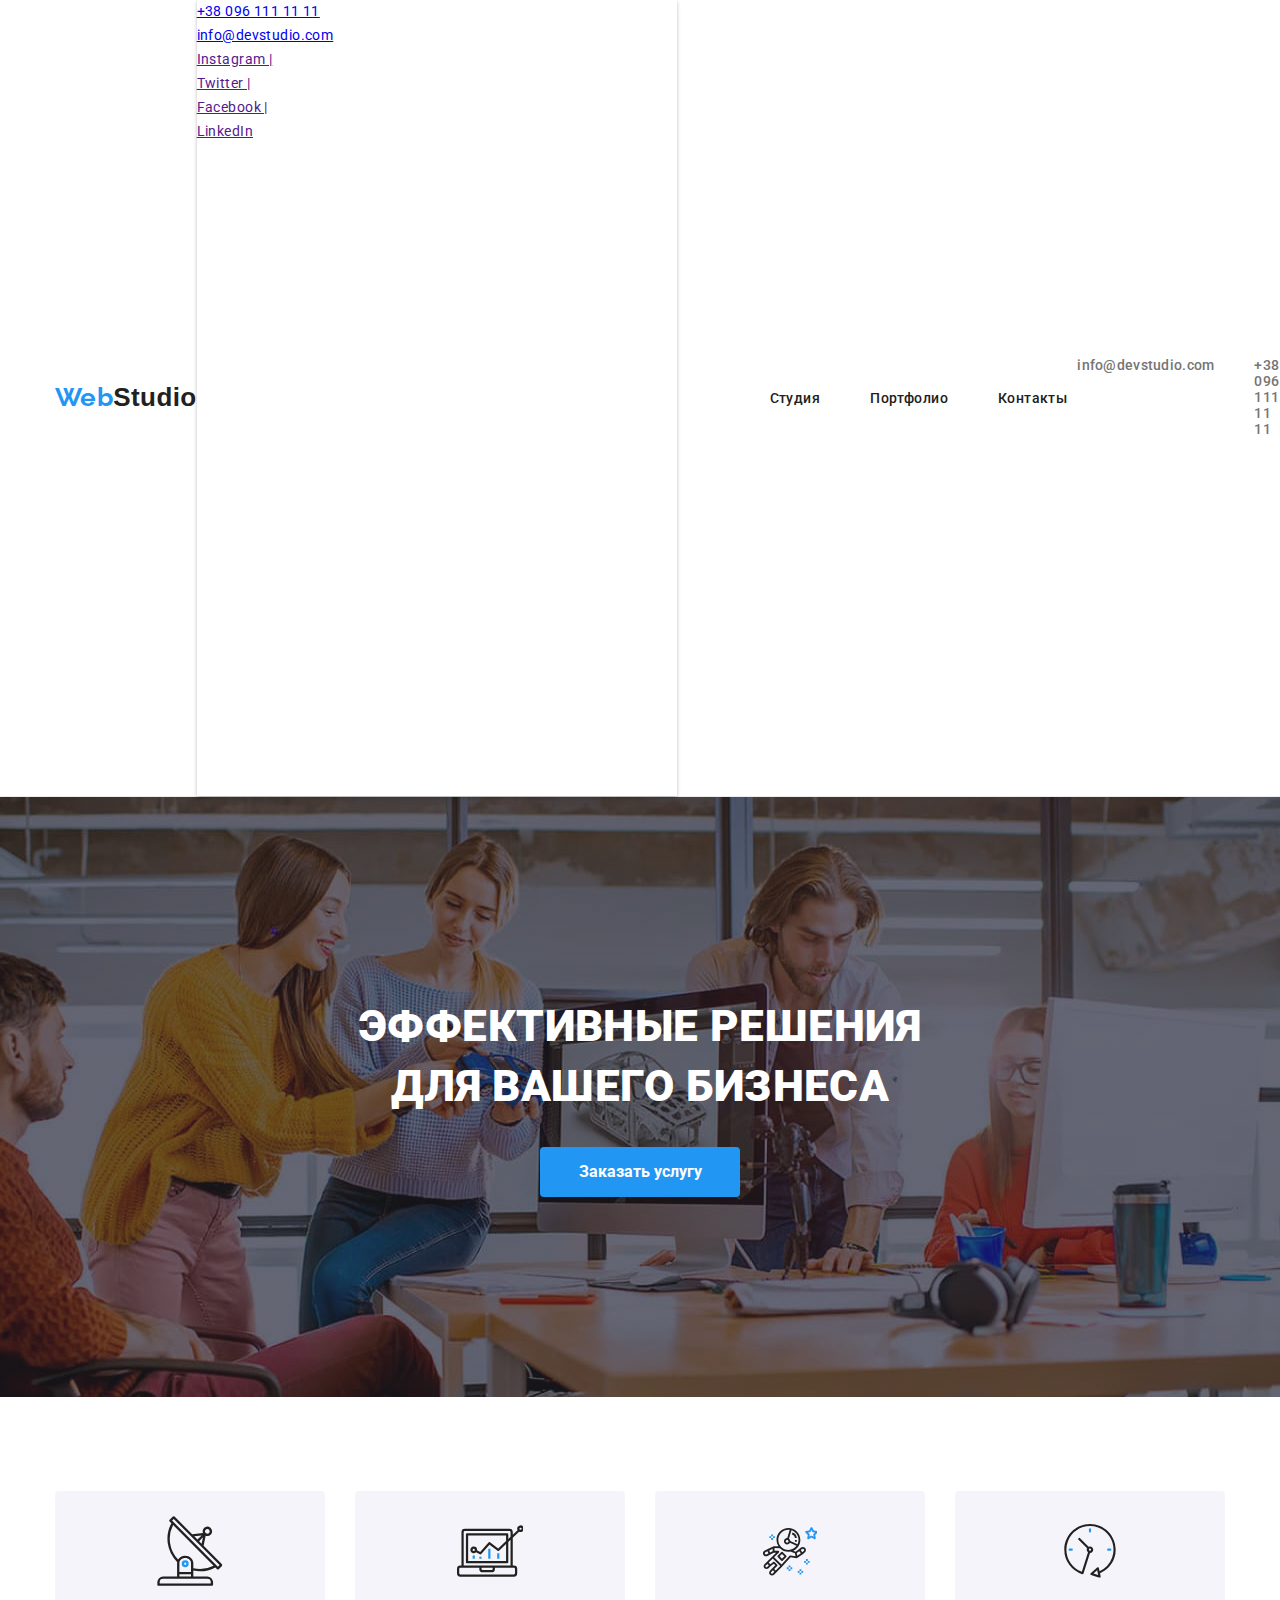
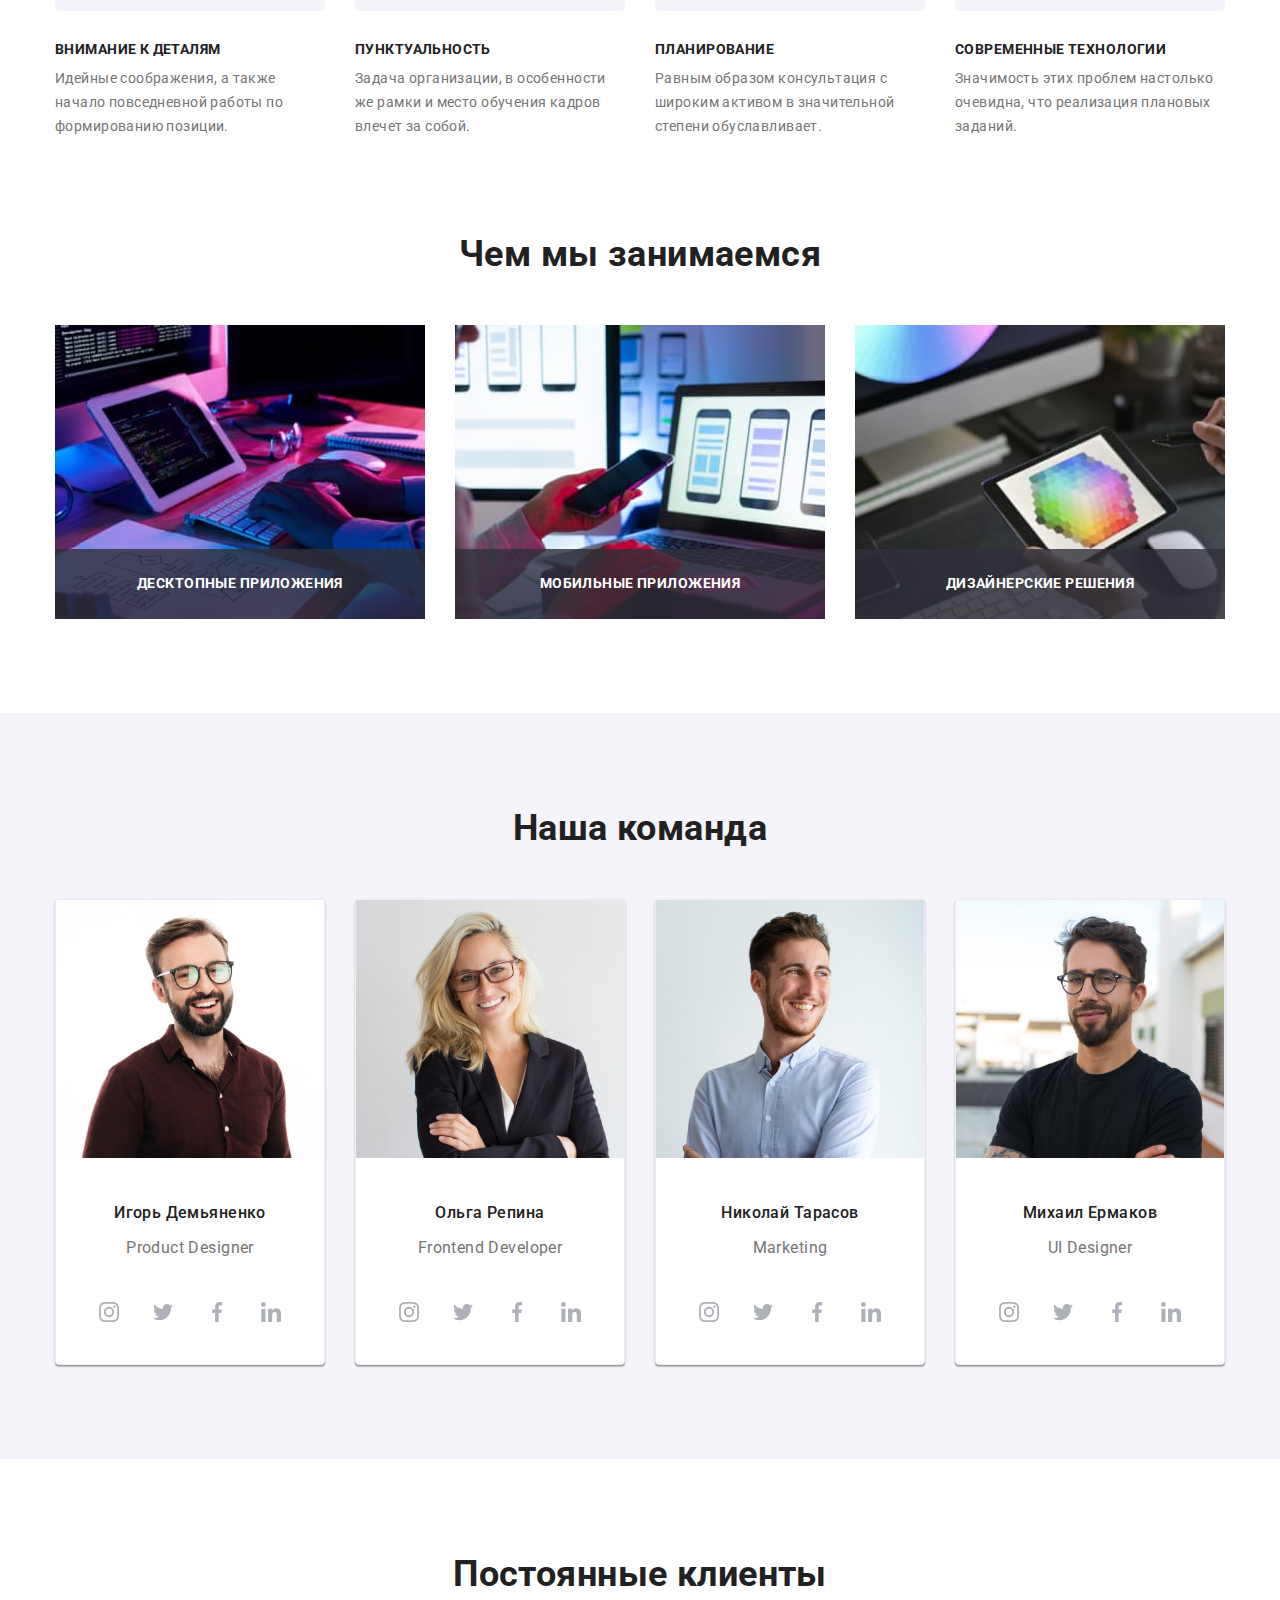
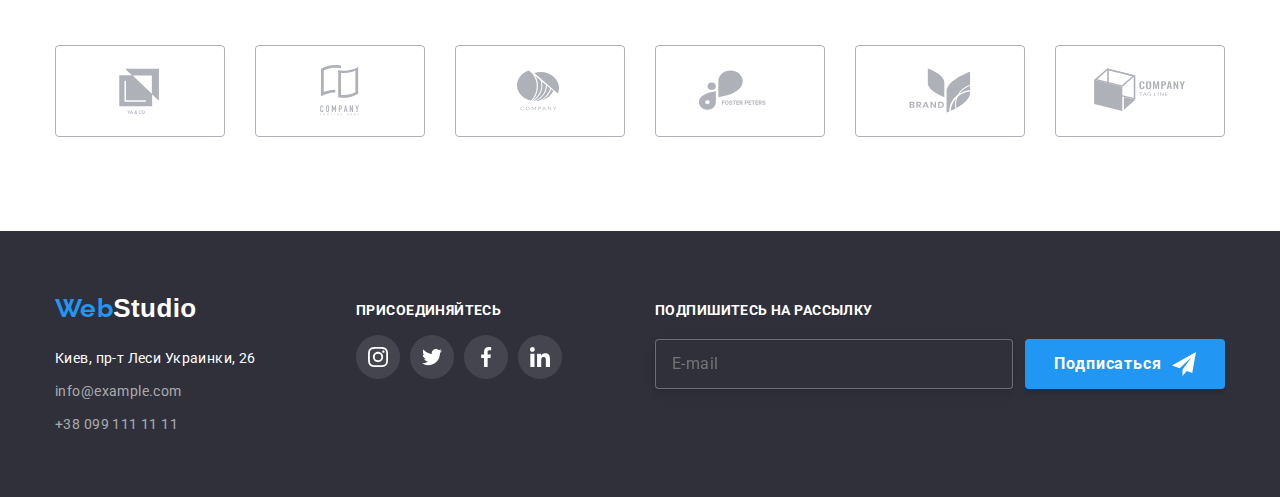
==== commit c997c0ef: "menu-mobile" ====
--- a/index.html
+++ b/index.html
@@ -19,14 +19,43 @@
         <nav class="main-nav">
               <div class="main-nav__content">
             <a href="./index.html" class="logo">Web<span class="logo__item">Studio</span></a>
-            <button type="button" class="button-menu is-open" aria-expanded="false" aria-controls="menu-container" data-button-menu>
+            <button type="button" class="button-menu is-open" aria-expanded="false" aria-controls="menu-container" data-menu-button>
                 <svg width="40" height="40" aria-label="Переключатель мобильного меню">
+                    <use class="button-menu__icon-menu" href="./images/symbol-defs-2.svg#icon-menu"></use>
                     <use class="button-menu__icon-closemenu" href="./images/symbol-defs-2.svg#icon-closemenu"></use>
-                    <use class="button-menu__icon-menu" href="./images/symbol-defs-2.svg#icon-menu"></use>
                 </svg>
             </button>
             </div>
             <div class="menu-container is-open" id="menu-container" data-menu>
+                <ul class="menu list">
+                    <li class="menu__item"><a href="./index.html" class="menu__link current">Студия</a></li>
+                    <li class="menu__item"><a href="./portfolio.html" class="menu__link">Портфолио</a></li>
+                    <li class="menu__item"><a href="" class="menu__link">Контакты</a></li>
+                </ul>
+                <ul class="menu-contacts list">
+                    <li class="menu-contacts__item link">
+                        <a href="tel:+380961111111" class="menu-contacts__link-tel">+38 096 111 11 11</a>
+                    </li>
+                    <li class="menu-contacts__item link">
+                        <a href="mainto:info@devstudio.com" class="menu-contacts__link-mail">info@devstudio.com</a>
+                    </li>
+                </ul>
+                <ul class="menu-network list">
+                    <li class="menu-network__item link">
+                        <a href="" class="menu-network__link">Instagram | </a>
+                    </li>
+                    <li class="menu-network__item link">
+                        <a href="" class="menu-network__link">Twitter | </a>
+                    </li>
+                    <li class="menu-network__item link">
+                        <a href="" class="menu-network__link">Facebook | </a>
+                    </li>
+                    <li class="menu-network__item link">
+                        <a href="" class="menu-network__link">LinkedIn</a>
+                    </li>
+                </ul>
+
+    
 
             </div>
             <ul class="site-nav list">
--- a/css/main.min.css
+++ b/css/main.min.css
@@ -1,2 +1,2 @@
-.container{padding-left:15px;padding-right:15px;margin-left:auto;margin-right:auto}@media screen and (max-width: 767px){.container{width:480px}}@media screen and (min-width: 768px){.container{width:768px}}@media screen and (min-width: 1200px){.container{width:1200px}}@media screen and (max-width: 767px){.section{padding-top:60px;padding-bottom:60px}.section:nth-child(2){padding-bottom:0px}}@media screen and (min-width: 1200px){.section{padding-top:94px;padding-bottom:94px}.section:nth-child(2){padding-bottom:0px}}body{background-color:#fff;color:#757575;font-family:Roboto, sans-serif;font-size:14px;line-height:1.71;font-weight:400;letter-spacing:0.42px}.list{padding:0px;margin:0px;list-style:none;font-style:normal}img{display:block;max-width:100%;height:auto}svg{display:block;max-width:100%;height:auto}@media screen and (max-width: 767px){.auth-nav.list{width:100%;display:none}}@media screen and (min-width: 768px){.auth-nav.list{display:none}}@media screen and (min-width: 1200px){.auth-nav.list{display:-webkit-box;display:-webkit-flex;display:-ms-flexbox;display:flex;margin-left:auto;padding-top:32px;padding-bottom:32px}}.auth-nav__link{display:-webkit-box;display:-webkit-flex;display:-ms-flexbox;display:flex;-webkit-box-align:center;-webkit-align-items:center;-ms-flex-align:center;align-items:center;-webkit-box-pack:center;-webkit-justify-content:center;-ms-flex-pack:center;justify-content:center;color:#757575;fill:#757575;text-decoration:none;cursor:pointer;font-size:14px;line-height:1.14;font-weight:500;font-style:normal;letter-spacing:0.02em;-webkit-transition:color 250ms cubic-bezier(0.4, 0, 0.2, 1);-o-transition:color 250ms cubic-bezier(0.4, 0, 0.2, 1);transition:color 250ms cubic-bezier(0.4, 0, 0.2, 1)}.auth-nav__link:hover,.auth-nav__link:focus{color:#2196f3;fill:#2196f3}.auth-nav__item+.auth-nav__item{margin-left:30px}.auth-nav__icon:first-child{margin-right:10px}.hero__button{display:inline-block;-webkit-border-radius:4px;border-radius:4px;padding:10px 32px;min-width:200px;border:0px solid transparent;color:#fff;background-color:#2196f3;cursor:pointer;font-family:inherit;font-size:16px;line-height:1.88;font-weight:700;text-align:center}.button-second{display:inline-block;-webkit-border-radius:4px;border-radius:4px;padding:6px 22px;border:0px solid transparent;color:#212121;background-color:#f5f4fa;cursor:pointer;font-family:inherit;font-size:16px;line-height:1.63;font-weight:500;text-align:center;-webkit-transition:color 250ms cubic-bezier(0.4, 0, 0.2, 1),background-color 250ms cubic-bezier(0.4, 0, 0.2, 1),-webkit-box-shadow 250ms cubic-bezier(0.4, 0, 0.2, 1);transition:color 250ms cubic-bezier(0.4, 0, 0.2, 1),background-color 250ms cubic-bezier(0.4, 0, 0.2, 1),-webkit-box-shadow 250ms cubic-bezier(0.4, 0, 0.2, 1);-o-transition:color 250ms cubic-bezier(0.4, 0, 0.2, 1),background-color 250ms cubic-bezier(0.4, 0, 0.2, 1),box-shadow 250ms cubic-bezier(0.4, 0, 0.2, 1);transition:color 250ms cubic-bezier(0.4, 0, 0.2, 1),background-color 250ms cubic-bezier(0.4, 0, 0.2, 1),box-shadow 250ms cubic-bezier(0.4, 0, 0.2, 1);transition:color 250ms cubic-bezier(0.4, 0, 0.2, 1),background-color 250ms cubic-bezier(0.4, 0, 0.2, 1),box-shadow 250ms cubic-bezier(0.4, 0, 0.2, 1),-webkit-box-shadow 250ms cubic-bezier(0.4, 0, 0.2, 1)}.button-second:hover,.button-second:focus{-webkit-box-shadow:0px 1px 1px rgba(0,0,0,0.12),0px 4px 4px rgba(0,0,0,0.06),1px 4px 6px rgba(0,0,0,0.16);box-shadow:0px 1px 1px rgba(0,0,0,0.12),0px 4px 4px rgba(0,0,0,0.06),1px 4px 6px rgba(0,0,0,0.16);color:#fff;background-color:#2196f3}@media screen and (max-width: 767px){.button-subscribe{display:-webkit-box;display:-webkit-flex;display:-ms-flexbox;display:flex;-webkit-box-align:center;-webkit-align-items:center;-ms-flex-align:center;align-items:center;-webkit-box-pack:center;-webkit-justify-content:center;-ms-flex-pack:center;justify-content:center;width:200px;height:50px;border:0px;margin:0 auto;margin-top:20px;font-size:16px;line-height:1.88;font-weight:700;letter-spacing:0.06em;text-align:center;color:#fff;background:#2196f3;-webkit-box-shadow:0px 4px 4px rgba(0,0,0,0.15);box-shadow:0px 4px 4px rgba(0,0,0,0.15);-webkit-border-radius:4px;border-radius:4px}}@media screen and (min-width: 1200px){.button-subscribe{display:-webkit-box;display:-webkit-flex;display:-ms-flexbox;display:flex;-webkit-box-align:center;-webkit-align-items:center;-ms-flex-align:center;align-items:center;-webkit-box-pack:center;-webkit-justify-content:center;-ms-flex-pack:center;justify-content:center;width:200px;height:50px;border:0px;margin-left:12px;margin-top:20px;font-size:16px;line-height:1.88;font-weight:700;letter-spacing:0.06em;text-align:center;color:#fff;background:#2196f3;-webkit-box-shadow:0px 4px 4px rgba(0,0,0,0.15);box-shadow:0px 4px 4px rgba(0,0,0,0.15);-webkit-border-radius:4px;border-radius:4px}}.button-modal{display:-webkit-box;display:-webkit-flex;display:-ms-flexbox;display:flex;-webkit-box-align:center;-webkit-align-items:center;-ms-flex-align:center;align-items:center;-webkit-box-pack:center;-webkit-justify-content:center;-ms-flex-pack:center;justify-content:center;width:30px;height:30px;position:absolute;top:8px;right:8px;padding:6px;-webkit-border-radius:50%;border-radius:50%;content:' ';border:1px solid rgba(0,0,0,0.1);background-color:#fff;fill:#212121;cursor:pointer;-webkit-transition:background-color 250ms cubic-bezier(0.4, 0, 0.2, 1);-o-transition:background-color 250ms cubic-bezier(0.4, 0, 0.2, 1);transition:background-color 250ms cubic-bezier(0.4, 0, 0.2, 1)}.button-modal:hover{fill:#2196f3}.button-submit{display:block;width:200px;height:50px;margin:0 auto;padding:10px 55px;color:#fff;background-color:#2196f3;font-size:16px;line-height:1.88;font-weight:700;border:0px;-webkit-box-shadow:0px 4px 4px rgba(0,0,0,0.15);box-shadow:0px 4px 4px rgba(0,0,0,0.15);-webkit-border-radius:4px;border-radius:4px;-webkit-box-align:center;-webkit-align-items:center;-ms-flex-align:center;align-items:center;text-align:center}@media screen and (max-width: 767px){.button-menu{display:-webkit-inline-box;display:-webkit-inline-flex;display:-ms-inline-flexbox;display:inline-flex;fill:#000;cursor:pointer;border:none;background-color:#fff;padding:0;margin:0}}@media screen and (min-width: 768px){.button-menu{display:none}}@media screen and (min-width: 1200px){.button-menu{display:none}}@media screen and (max-width: 767px){.button-menu .button-menu__icon-closemenu{display:none}}@media screen and (min-width: 768px){.button-menu .button-menu__icon-closemenu{display:none}}@media screen and (min-width: 1200px){.button-menu .button-menu__icon-closemenu{display:none}}@media screen and (max-width: 767px){.button-menu.is-open .button-menu__icon-closemenu{display:block}}@media screen and (min-width: 768px){.button-menu.is-open .button-menu__icon-closemenu{display:none}}@media screen and (min-width: 1200px){.button-menu.is-open .button-menu__icon-closemenu{display:none}}@media screen and (max-width: 767px){.button-menu.is-open .button-menu__icon-menu{display:none}}@media screen and (min-width: 768px){.button-menu.is-open .button-menu__icon-menu{display:none}}@media screen and (min-width: 1200px){.button-menu.is-open .button-menu__icon-menu{display:none}}@media screen and (max-width: 767px){.menu-container{display:none;position:absolute;top:100%;left:0;width:100%;background-color:aqua}}.menu-container.is-open{display:block}@media screen and (max-width: 767px){.section-cliens__item{-webkit-flex-basis:-webkit-calc(480px / 3 - 30px);-ms-flex-preferred-size:calc(480px / 3 - 30px);flex-basis:calc(480px / 3 - 30px);margin-left:30px;margin-top:30px}}@media screen and (min-width: 1200px){.section-cliens__item+.section-cliens__item{margin-left:30px}}@media screen and (max-width: 767px){.section-cliens{display:-webkit-box;display:-webkit-flex;display:-ms-flexbox;display:flex;-webkit-flex-wrap:wrap;-ms-flex-wrap:wrap;flex-wrap:wrap;margin-left:-webkit-calc(-1 * 30px);margin-left:calc(-1 * 30px);margin-top:-webkit-calc(-1 * 30px);margin-top:calc(-1 * 30px)}}@media screen and (min-width: 1200px){.section-cliens{display:-webkit-box;display:-webkit-flex;display:-ms-flexbox;display:flex;-webkit-box-align:center;-webkit-align-items:center;-ms-flex-align:center;align-items:center;-webkit-box-pack:center;-webkit-justify-content:center;-ms-flex-pack:center;justify-content:center}}@media screen and (max-width: 767px){.cliens{display:-webkit-box;display:-webkit-flex;display:-ms-flexbox;display:flex;padding:16px 52px;width:210px;height:92px;-webkit-border-radius:4px;border-radius:4px;border:1px solid #afb1b8;fill:#afb1b8;cursor:pointer;-webkit-transition:fill 250ms cubic-bezier(0.4, 0, 0.2, 1),border 250ms cubic-bezier(0.4, 0, 0.2, 1);-o-transition:fill 250ms cubic-bezier(0.4, 0, 0.2, 1),border 250ms cubic-bezier(0.4, 0, 0.2, 1);transition:fill 250ms cubic-bezier(0.4, 0, 0.2, 1),border 250ms cubic-bezier(0.4, 0, 0.2, 1)}.cliens:hover,.cliens:focus{fill:#2196f3;border:1px solid #2196f3}}@media screen and (min-width: 1200px){.cliens{display:-webkit-box;display:-webkit-flex;display:-ms-flexbox;display:flex;padding:16px 32px;width:170px;height:92px;-webkit-border-radius:4px;border-radius:4px;border:1px solid #afb1b8;fill:#afb1b8;cursor:pointer;-webkit-transition:fill 250ms cubic-bezier(0.4, 0, 0.2, 1),border 250ms cubic-bezier(0.4, 0, 0.2, 1);-o-transition:fill 250ms cubic-bezier(0.4, 0, 0.2, 1),border 250ms cubic-bezier(0.4, 0, 0.2, 1);transition:fill 250ms cubic-bezier(0.4, 0, 0.2, 1),border 250ms cubic-bezier(0.4, 0, 0.2, 1)}.cliens:hover,.cliens:focus{fill:#2196f3;border:1px solid #2196f3}}@media screen and (max-width: 767px){.hero{width:100%;height:400px;margin-left:auto;margin-right:auto;text-align:center;padding-top:118px;padding-bottom:118px;background-color:#2f303a;background-image:-webkit-gradient(linear, left top, right top, from(rgba(47,48,58,0.4)), to(rgba(47,48,58,0.4))),url(../images/Imghero.jpg);background-image:-webkit-linear-gradient(left, rgba(47,48,58,0.4), rgba(47,48,58,0.4)),url(../images/Imghero.jpg);background-image:-o-linear-gradient(left, rgba(47,48,58,0.4), rgba(47,48,58,0.4)),url(../images/Imghero.jpg);background-image:linear-gradient(to right, rgba(47,48,58,0.4), rgba(47,48,58,0.4)),url(../images/Imghero.jpg);background-repeat:no-repeat;-webkit-background-size:cover;background-size:cover;background-position:center}}@media screen and (min-width: 1200px){.hero{max-width:1600px;height:600px;margin-left:auto;margin-right:auto;text-align:center;padding-top:200px;padding-bottom:200px;background-color:#2f303a;background-image:-webkit-gradient(linear, left top, right top, from(rgba(47,48,58,0.4)), to(rgba(47,48,58,0.4))),url(../images/Imghero.jpg);background-image:-webkit-linear-gradient(left, rgba(47,48,58,0.4), rgba(47,48,58,0.4)),url(../images/Imghero.jpg);background-image:-o-linear-gradient(left, rgba(47,48,58,0.4), rgba(47,48,58,0.4)),url(../images/Imghero.jpg);background-image:linear-gradient(to right, rgba(47,48,58,0.4), rgba(47,48,58,0.4)),url(../images/Imghero.jpg);background-repeat:no-repeat;-webkit-background-size:cover;background-size:cover;background-position:center}}@media screen and (max-width: 767px){.hero__title{margin-top:0px;margin-bottom:30px;color:#fff;font-size:26px;line-height:1.62;font-weight:900}}@media screen and (min-width: 1200px){.hero__title{margin-top:0px;margin-bottom:30px;color:#fff;font-size:44px;line-height:1.36;font-weight:900}}@media screen and (max-width: 767px){.hero{width:100%}}@media screen and (min-width: 768px){.hero{width:100%}}@media screen and (min-width: 1200px){.hero{width:100%}}.icon,.icon-footer{display:-webkit-box;display:-webkit-flex;display:-ms-flexbox;display:flex;-webkit-box-align:center;-webkit-align-items:center;-ms-flex-align:center;align-items:center;-webkit-box-pack:center;-webkit-justify-content:center;-ms-flex-pack:center;justify-content:center}.icon__contact{display:-webkit-box;display:-webkit-flex;display:-ms-flexbox;display:flex;width:44px;height:44px;margin-top:16px;padding:12px;border:none;-webkit-border-radius:50%;border-radius:50%;fill:#afb1b8;background-color:#fff;cursor:pointer;-webkit-transition:fill 250ms cubic-bezier(0.4, 0, 0.2, 1),background-color 250ms cubic-bezier(0.4, 0, 0.2, 1);-o-transition:fill 250ms cubic-bezier(0.4, 0, 0.2, 1),background-color 250ms cubic-bezier(0.4, 0, 0.2, 1);transition:fill 250ms cubic-bezier(0.4, 0, 0.2, 1),background-color 250ms cubic-bezier(0.4, 0, 0.2, 1)}.icon__contact:hover,.icon__contact:focus{fill:#fff;background-color:#2196f3}.icon__item+.icon__item{margin-left:10px}.icon__contact-footer{display:-webkit-box;display:-webkit-flex;display:-ms-flexbox;display:flex;width:44px;height:44px;margin-top:16px;padding:12px;border:none;-webkit-border-radius:50%;border-radius:50%;cursor:pointer;fill:#fff;background-color:rgba(255,255,255,0.1);-webkit-transition:fill 250ms cubic-bezier(0.4, 0, 0.2, 1),background-color 250ms cubic-bezier(0.4, 0, 0.2, 1);-o-transition:fill 250ms cubic-bezier(0.4, 0, 0.2, 1),background-color 250ms cubic-bezier(0.4, 0, 0.2, 1);transition:fill 250ms cubic-bezier(0.4, 0, 0.2, 1),background-color 250ms cubic-bezier(0.4, 0, 0.2, 1)}.icon__contact-footer:hover,.icon__contact-footer:focus{fill:#fff;background:#2196f3}@media screen and (max-width: 767px){.logo{font-size:24px;line-height:1.17;font-weight:700;color:#2196f3;text-decoration:none;font-family:Raleway, sans-serif}}@media screen and (min-width: 1200px){.logo{color:#2196f3;text-decoration:none;font-family:Raleway, sans-serif;font-size:26px;line-height:1.17;font-weight:700}}@media screen and (max-width: 767px){.logo__item{color:#212121;font-family:Oleo Script, sans-serif;font-size:24px;line-height:1.17;font-weight:700}}@media screen and (min-width: 1200px){.logo__item{color:#212121;font-family:Oleo Script, sans-serif;font-size:26px;line-height:1.38;font-weight:700}}@media screen and (max-width: 767px){.logo__items{color:#fff;font-family:Oleo Script, sans-serif;font-size:24px;line-height:1.17;font-weight:700}}@media screen and (min-width: 1200px){.logo__items{color:#fff;font-family:Oleo Script, sans-serif;font-size:26px;line-height:1.38;font-weight:700}}.backdrop{position:fixed;top:0;left:0;width:100%;height:100%;padding:8px;background-color:#00000033}.backdrop.is-hidden{opacity:0;pointer-events:none;visibility:hidden}.backdrop.is-hidden .modal{-webkit-transform:scale(1.1) translate(-50%, -50%);-ms-transform:scale(1.1) translate(-50%, -50%);transform:scale(1.1) translate(-50%, -50%)}.modal{display:block;width:528px;height:581px;padding:40px;background-color:#fff;-webkit-box-shadow:0px 1px 3px rgba(0,0,0,0.12),0px 1px 1px rgba(0,0,0,0.14),0px 2px 1px rgba(0,0,0,0.2);box-shadow:0px 1px 3px rgba(0,0,0,0.12),0px 1px 1px rgba(0,0,0,0.14),0px 2px 1px rgba(0,0,0,0.2);-webkit-border-radius:4px;border-radius:4px;position:absolute;top:50%;left:50%;-webkit-transform:scale(1) translate(-50%, -50%);-ms-transform:scale(1) translate(-50%, -50%);transform:scale(1) translate(-50%, -50%);-webkit-transition:scale 250ms cubic-bezier(0.4, 0, 0.2, 1),translate 250ms cubic-bezier(0.4, 0, 0.2, 1),opacity 250ms cubic-bezier(0.4, 0, 0.2, 1);-o-transition:scale 250ms cubic-bezier(0.4, 0, 0.2, 1),translate 250ms cubic-bezier(0.4, 0, 0.2, 1),opacity 250ms cubic-bezier(0.4, 0, 0.2, 1);transition:scale 250ms cubic-bezier(0.4, 0, 0.2, 1),translate 250ms cubic-bezier(0.4, 0, 0.2, 1),opacity 250ms cubic-bezier(0.4, 0, 0.2, 1)}.modal__text{font-size:20px;line-height:1.15;font-weight:700;text-align:center;letter-spacing:0.03em;color:#212121;margin-bottom:12px;margin-top:0}.form-field{display:-webkit-box;display:-webkit-flex;display:-ms-flexbox;display:flex;-webkit-box-orient:vertical;-webkit-box-direction:normal;-webkit-flex-direction:column;-ms-flex-direction:column;flex-direction:column;padding:0;margin-bottom:10px}.form-field__label{position:relative;font-family:inherit;font-size:12px;line-height:1.17;font-weight:400;letter-spacing:0.01em}.form-field__input{font-family:inherit;color:#757575;letter-spacing:0.01em;background:#fff;border:1px solid rgba(33,33,33,0.2);-webkit-border-radius:4px;border-radius:4px;padding:0 10px 0 42px;margin-top:4px;width:100%;height:40px;-webkit-transition:border 250ms cubic-bezier(0.4, 0, 0.2, 1);-o-transition:border 250ms cubic-bezier(0.4, 0, 0.2, 1);transition:border 250ms cubic-bezier(0.4, 0, 0.2, 1)}.form-field__input:focus{border:1px solid #2196f3;outline:none}.form-field__input:focus+.form-field__icon{fill:#2196f3}.form-field__icon{display:block;position:absolute;top:50%;left:12px;fill:#212121;display:block;-webkit-transition:fill 250ms cubic-bezier(0.4, 0, 0.2, 1);-o-transition:fill 250ms cubic-bezier(0.4, 0, 0.2, 1);transition:fill 250ms cubic-bezier(0.4, 0, 0.2, 1)}.form-field__feedback{display:block;font-family:inherit;letter-spacing:0.01em;background:#fff;border:1px solid rgba(33,33,33,0.2);-webkit-border-radius:4px;border-radius:4px;padding:12px 16px;margin-top:4px;width:100%;height:120px;resize:none}.form-field__feedback:focus{border:1px solid var(--accent-color)}.form-field__feedback::-webkit-input-placeholder{color:#75757580}.form-field__feedback:-ms-input-placeholder{color:#75757580}.form-field__feedback::-ms-input-placeholder{color:#75757580}.form-field__feedback::placeholder{color:#75757580}.form-field__label-check{display:-webkit-box;display:-webkit-flex;display:-ms-flexbox;display:flex;-webkit-box-align:center;-webkit-align-items:center;-ms-flex-align:center;align-items:center;font-family:inherit;font-size:14px;line-height:1.71;font-weight:400;letter-spacing:0.03em;color:#757575;padding-left:36px;margin-top:20px;margin-bottom:30px}.form-field__check-contract{color:#2196f3}.form-field__input-check{display:block;position:absolute;width:1px;height:1px;margin:-1px;padding:0;border:0;clip:rect(0 0 0 0);overflow:hidden}.form-field__icon-box{display:inline-block;position:absolute;margin-left:-24px;width:16px;height:15px}.form-field__input-check:checked+.form-field__icon-box{background-image:url("../images/icon-check.svg");-webkit-background-size:contain;background-size:contain;background-position:center;background-repeat:no-repeat;-webkit-background-origin:border-box;background-origin:border-box;border-color:#2196f3;background-color:#2196f3;outline:1px solid #2196f3;fill:#2196f3}.form-field__input-check:checked+.form-field__icon-box:focus+.form-field__icon-box{outline:1px solid var(--accent-color)}.portfolio-work{display:-webkit-box;display:-webkit-flex;display:-ms-flexbox;display:flex;-webkit-flex-wrap:wrap;-ms-flex-wrap:wrap;flex-wrap:wrap;margin-left:-webkit-calc(-1 * 30px);margin-left:calc(-1 * 30px);margin-top:-webkit-calc(-1 * 30px);margin-top:calc(-1 * 30px)}.portfolio-work>.portfolio-work__item{-webkit-flex-basis:-webkit-calc(1200px / 3 - 30px);-ms-flex-preferred-size:calc(1200px / 3 - 30px);flex-basis:calc(1200px / 3 - 30px);margin-left:30px;margin-top:30px}.portfolio__title{display:block;-webkit-box-align:center;-webkit-align-items:center;-ms-flex-align:center;align-items:center;width:100%;height:100%;margin:0;padding-top:63px;padding-bottom:63px;padding-left:24px;padding-right:24px;color:#fff;background-color:#2196f3e5;font-size:18px;line-height:1.56;font-weight:400;letter-spacing:0.03em;position:absolute;bottom:0;left:0;-webkit-transform:translateY(100%);-ms-transform:translateY(100%);transform:translateY(100%);-webkit-transition:-webkit-transform 250ms cubic-bezier(0.4, 0, 0.2, 1);transition:-webkit-transform 250ms cubic-bezier(0.4, 0, 0.2, 1);-o-transition:transform 250ms cubic-bezier(0.4, 0, 0.2, 1);transition:transform 250ms cubic-bezier(0.4, 0, 0.2, 1);transition:transform 250ms cubic-bezier(0.4, 0, 0.2, 1), -webkit-transform 250ms cubic-bezier(0.4, 0, 0.2, 1)}.overlay{position:relative;overflow:hidden}.portfolio-work__item:hover .portfolio__title{-webkit-transform:translateY(0);-ms-transform:translateY(0);transform:translateY(0)}.card-content__title{margin-bottom:4px;margin-top:0px;color:#212121;font-size:18px;line-height:2;font-weight:700}.card-content__text{margin-top:0px;margin-bottom:0px;color:#757575;font-size:16px;line-height:1.88;font-weight:400;font-size:16px;line-height:1.88}.portfolio{text-decoration:none;display:block;max-width:100%;height:auto;border:1px solid #eee;-webkit-transition:-webkit-box-shadow 250ms cubic-bezier(0.4, 0, 0.2, 1);transition:-webkit-box-shadow 250ms cubic-bezier(0.4, 0, 0.2, 1);-o-transition:box-shadow 250ms cubic-bezier(0.4, 0, 0.2, 1);transition:box-shadow 250ms cubic-bezier(0.4, 0, 0.2, 1);transition:box-shadow 250ms cubic-bezier(0.4, 0, 0.2, 1), -webkit-box-shadow 250ms cubic-bezier(0.4, 0, 0.2, 1)}.portfolio-work__item:hover{-webkit-box-shadow:0px 1px 1px rgba(0,0,0,0.12),0px 4px 4px rgba(0,0,0,0.06),1px 4px 6px rgba(0,0,0,0.16);box-shadow:0px 1px 1px rgba(0,0,0,0.12),0px 4px 4px rgba(0,0,0,0.06),1px 4px 6px rgba(0,0,0,0.16)}.card-content{padding:20px 24px}@media screen and (max-width: 767px){.section__title{margin-top:0px;margin-bottom:30px;color:#212121;font-size:28px;line-height:1.17;font-weight:700;text-align:center}}@media screen and (min-width: 1200px){.section__title{margin-top:0px;margin-bottom:50px;color:#212121;font-size:36px;line-height:1.17;font-weight:700;text-align:center}}@media screen and (max-width: 767px){.doing{display:none}}.section-feature__title{margin-top:0px;margin-bottom:10px;color:#212121;font-size:14px;line-height:1.17;font-weight:700}@media screen and (max-width: 767px){.section-feature__title{text-align:center}}@media screen and (max-width: 767px){.section-feature__text{max-width:450px}}@media screen and (min-width: 1200px){.section-feature__text{margin-top:0px;margin-bottom:0px}}@media screen and (max-width: 767px){.section-feature{display:block;width:450px}}@media screen and (min-width: 1200px){.section-feature{display:-webkit-box;display:-webkit-flex;display:-ms-flexbox;display:flex}}@media screen and (max-width: 767px){.section-feature__item{display:block;width:450px}}@media screen and (min-width: 1200px){.section-feature__item{display:block}}@media screen and (min-width: 1200px){.section-feature__item+.section-feature__item{margin-left:30px}}@media screen and (max-width: 767px){.item-feature{display:-webkit-box;display:-webkit-flex;display:-ms-flexbox;display:flex;-webkit-box-align:center;-webkit-align-items:center;-ms-flex-align:center;align-items:center;-webkit-box-pack:center;-webkit-justify-content:center;-ms-flex-pack:center;justify-content:center;margin-bottom:30px;height:120px;width:450px;-webkit-border-radius:4px;border-radius:4px;background-color:#f5f4fa;fill:#212121}}@media screen and (min-width: 1200px){.item-feature{display:-webkit-box;display:-webkit-flex;display:-ms-flexbox;display:flex;-webkit-box-align:center;-webkit-align-items:center;-ms-flex-align:center;align-items:center;-webkit-box-pack:center;-webkit-justify-content:center;-ms-flex-pack:center;justify-content:center;margin-bottom:30px;height:120px;width:270px;-webkit-border-radius:4px;border-radius:4px;background-color:#f5f4fa;fill:#212121}}@media screen and (max-width: 767px){.section-works{display:none}}@media screen and (min-width: 1200px){.section-works{display:-webkit-box;display:-webkit-flex;display:-ms-flexbox;display:flex}}@media screen and (min-width: 1200px){.section-works__item+.section-works__item{margin-left:30px}}@media screen and (max-width: 767px){.section-works__text{display:none}}@media screen and (min-width: 1200px){.section-works__text{display:block;-webkit-box-align:center;-webkit-align-items:center;-ms-flex-align:center;align-items:center;width:370px;height:70px;margin:0;padding-top:27px;padding-bottom:27px;color:#fff;background-color:#2f303acc;font-size:14px;line-height:1.14;font-weight:700;text-align:center;letter-spacing:0.03em;text-transform:uppercase;position:absolute;left:0;bottom:0}}@media screen and (max-width: 767px){.section-works__label{display:none}}@media screen and (min-width: 1200px){.section-works__label{display:-webkit-box;display:-webkit-flex;display:-ms-flexbox;display:flex;position:relative}}@media screen and (max-width: 767px){.section-team{display:block;text-align:center}}@media screen and (min-width: 1200px){.section-team{width:100%;display:-webkit-box;display:-webkit-flex;display:-ms-flexbox;display:flex;text-align:center}}@media screen and (max-width: 767px){.section-team>.section-team__item{margin-bottom:30px;-webkit-box-align:center;-webkit-align-items:center;-ms-flex-align:center;align-items:center;background-color:#fff;-webkit-box-shadow:0px 1px 3px rgba(0,0,0,0.12),0px 1px 1px rgba(0,0,0,0.14),0px 2px 1px rgba(0,0,0,0.2);box-shadow:0px 1px 3px rgba(0,0,0,0.12),0px 1px 1px rgba(0,0,0,0.14),0px 2px 1px rgba(0,0,0,0.2);-webkit-border-radius:4px;border-radius:4px;border:1px solid #eee}}@media screen and (min-width: 1200px){.section-team>.section-team__item{background-color:#fff;-webkit-box-shadow:0px 1px 3px rgba(0,0,0,0.12),0px 1px 1px rgba(0,0,0,0.14),0px 2px 1px rgba(0,0,0,0.2);box-shadow:0px 1px 3px rgba(0,0,0,0.12),0px 1px 1px rgba(0,0,0,0.14),0px 2px 1px rgba(0,0,0,0.2);-webkit-border-radius:4px;border-radius:4px;border:1px solid #eee}}@media screen and (min-width: 1200px){.section-team__item+.section-team__item{margin-left:30px}}@media screen and (max-width: 767px){.section-team img{width:450px}}.card-box{padding-top:30px;padding-bottom:30px}.card-box__title{color:#212121;font-size:16px;line-height:1.17;font-weight:500}.card-box__text{color:#757575;font-size:16px;line-height:1.17;font-weight:400}.section-button{display:-webkit-box;display:-webkit-flex;display:-ms-flexbox;display:flex;-webkit-box-pack:center;-webkit-justify-content:center;-ms-flex-pack:center;justify-content:center;margin-bottom:50px}.section-button__item+.section-button__item{margin-left:8px}.ours-team{margin-left:auto;margin-right:auto;text-align:center;background-color:#f5f4fa}@media screen and (max-width: 767px){.site-nav.list{width:100%;display:none}}@media screen and (min-width: 768px){.site-nav.list{display:none}}@media screen and (min-width: 1200px){.site-nav.list{display:-webkit-box;display:-webkit-flex;display:-ms-flexbox;display:flex;-webkit-box-align:center;-webkit-align-items:center;-ms-flex-align:center;align-items:center;margin-left:93px}}@media screen and (min-width: 1200px){.site-nav__item+.site-nav__item{margin-left:50px}}@media screen and (min-width: 1200px){.site-nav__link{display:-webkit-box;display:-webkit-flex;display:-ms-flexbox;display:flex;padding-top:32px;padding-bottom:32px;color:#212121;text-decoration:none;font-size:14px;line-height:1.17;font-weight:500;position:relative;-webkit-transition:color 250ms cubic-bezier(0.4, 0, 0.2, 1);-o-transition:color 250ms cubic-bezier(0.4, 0, 0.2, 1);transition:color 250ms cubic-bezier(0.4, 0, 0.2, 1)}.site-nav__link:hover,.site-nav__link:focus{color:#2196f3}}@media screen and (min-width: 1200px){.site-nav__link .site-nav__link.current{color:#2196f3}.site-nav__link .site-nav__link.current::after{display:inline-block;content:'';width:100%;height:4px;border-bottom:solid 4px #2196f3;-webkit-border-radius:2px;border-radius:2px;position:absolute;bottom:0;right:0}}@media screen and (max-width: 767px){.footer{height:603px;border:#2f303a;background-color:#2f303a;color:#fff;text-decoration:none;padding-top:60px;padding-bottom:60px;-webkit-box-pack:center;-webkit-justify-content:center;-ms-flex-pack:center;justify-content:center}}@media screen and (min-width: 1200px){.footer{border:#2f303a;background-color:#2f303a;color:#fff;text-decoration:none;padding-top:60px;padding-bottom:60px}}@media screen and (max-width: 767px){.container__addres{-webkit-box-pack:center;-webkit-justify-content:center;-ms-flex-pack:center;justify-content:center}}@media screen and (min-width: 1200px){.container__addres{-webkit-box-orient:vertical;-webkit-box-direction:normal;-webkit-flex-direction:column;-ms-flex-direction:column;flex-direction:column;-webkit-flex-wrap:wrap;-ms-flex-wrap:wrap;flex-wrap:wrap}}@media screen and (max-width: 767px){.addres{-webkit-box-align:center;-webkit-align-items:center;-ms-flex-align:center;align-items:center}}@media screen and (min-width: 1200px){.addres{display:-webkit-box;display:-webkit-flex;display:-ms-flexbox;display:flex}}@media screen and (max-width: 767px){.address{-webkit-box-align:center;-webkit-align-items:center;-ms-flex-align:center;align-items:center;color:#ffffff99;text-decoration:none;-webkit-transition:color 250ms cubic-bezier(0.4, 0, 0.2, 1);-o-transition:color 250ms cubic-bezier(0.4, 0, 0.2, 1);transition:color 250ms cubic-bezier(0.4, 0, 0.2, 1)}.address:hover,.address:focus{color:#2196f3}}@media screen and (min-width: 1200px){.address{display:-webkit-box;display:-webkit-flex;display:-ms-flexbox;display:flex;color:#ffffff99;text-decoration:none;width:231px;-webkit-transition:color 250ms cubic-bezier(0.4, 0, 0.2, 1);-o-transition:color 250ms cubic-bezier(0.4, 0, 0.2, 1);transition:color 250ms cubic-bezier(0.4, 0, 0.2, 1)}.address:hover,.address:focus{color:#2196f3}}@media screen and (max-width: 767px){.contact-address{text-align:center;margin-bottom:60px;margin-top:20px}}@media screen and (min-width: 1200px){.contact-address{margin-top:20px}}@media screen and (max-width: 767px){.footer-logo{text-align:center;margin:0 auto}}@media screen and (max-width: 767px){.contact-address__item+.contact-address__item{margin-top:8px}}@media screen and (min-width: 1200px){.contact-address__item+.contact-address__item{margin-top:30px}}@media screen and (max-width: 767px){.sotial__text,.input__text{text-align:center;margin-top:0px;margin-bottom:0px;color:#fff;font-size:14px;line-height:1.14;font-weight:700;letter-spacing:0.03em;text-transform:uppercase}}@media screen and (min-width: 1200px){.sotial__text,.input__text{display:block;margin-top:0px;margin-bottom:0px;color:#fff;font-size:14px;line-height:1.14;font-weight:700;letter-spacing:0.03em;text-transform:uppercase}}@media screen and (max-width: 767px){.sotial{margin-bottom:40px}}@media screen and (min-width: 1200px){.sotial{display:-webkit-box;display:-webkit-flex;display:-ms-flexbox;display:flex;-webkit-box-orient:vertical;-webkit-box-direction:normal;-webkit-flex-direction:column;-ms-flex-direction:column;flex-direction:column;width:206px;height:80px;margin-left:70px;margin-top:12px;margin-bottom:40px}}.button-subscribe__icon-send{margin-left:10px}@media screen and (max-width: 767px){.form-subscribe{-webkit-box-pack:center;-webkit-justify-content:center;-ms-flex-pack:center;justify-content:center}}@media screen and (min-width: 1200px){.form-subscribe{display:-webkit-box;display:-webkit-flex;display:-ms-flexbox;display:flex;-webkit-box-align:center;-webkit-align-items:center;-ms-flex-align:center;align-items:center;-webkit-box-pack:center;-webkit-justify-content:center;-ms-flex-pack:center;justify-content:center}}@media screen and (max-width: 767px){.subscribe{display:-webkit-box;display:-webkit-flex;display:-ms-flexbox;display:flex;-webkit-flex-wrap:wrap;-ms-flex-wrap:wrap;flex-wrap:wrap;-webkit-box-pack:center;-webkit-justify-content:center;-ms-flex-pack:center;justify-content:center;margin-top:60px;margin-bottom:34px;height:86px}}@media screen and (min-width: 1200px){.subscribe{margin-left:93px;margin-top:12px;margin-bottom:34px;height:86px;width:570px}}@media screen and (max-width: 767px){.input-subscribe{width:450px;height:50px;margin-top:20px;padding:15px 16px;border:1px solid rgba(255,255,255,0.3);-webkit-filter:drop-shadow(0px 4px 4px rgba(0,0,0,0.15));filter:drop-shadow(0px 4px 4px rgba(0,0,0,0.15));-webkit-border-radius:4px;border-radius:4px;font-size:16px;line-height:1.25;font-weight:400;-webkit-box-align:center;-webkit-align-items:center;-ms-flex-align:center;align-items:center;letter-spacing:0.03em;color:rgba(255,255,255,0.6);background-color:#2f303a}}@media screen and (min-width: 1200px){.input-subscribe{width:358px;height:50px;margin-top:20px;padding:15px 16px;border:1px solid rgba(255,255,255,0.3);-webkit-filter:drop-shadow(0px 4px 4px rgba(0,0,0,0.15));filter:drop-shadow(0px 4px 4px rgba(0,0,0,0.15));-webkit-border-radius:4px;border-radius:4px;font-size:16px;line-height:1.25;font-weight:400;-webkit-box-align:center;-webkit-align-items:center;-ms-flex-align:center;align-items:center;letter-spacing:0.03em;color:rgba(255,255,255,0.6);background-color:#2f303a}}@media screen and (max-width: 767px){.page-header{position:relative;border-bottom:1px solid #ececec}}@media screen and (min-width: 1200px){.page-header{margin:0 auto;border-bottom:1px solid #ececec}}@media screen and (max-width: 767px){.main-nav__content{display:-webkit-box;display:-webkit-flex;display:-ms-flexbox;display:flex;-webkit-box-pack:justify;-webkit-justify-content:space-between;-ms-flex-pack:justify;justify-content:space-between;-webkit-box-align:center;-webkit-align-items:center;-ms-flex-align:center;align-items:center;min-height:60px}}@media screen and (min-width: 1200px){.main-nav{display:-webkit-box;display:-webkit-flex;display:-ms-flexbox;display:flex;-webkit-box-align:center;-webkit-align-items:center;-ms-flex-align:center;align-items:center}}
+.container{padding-left:15px;padding-right:15px;margin-left:auto;margin-right:auto}@media screen and (max-width: 767px){.container{width:480px}}@media screen and (min-width: 768px){.container{width:768px}}@media screen and (min-width: 1200px){.container{width:1200px}}@media screen and (max-width: 767px){.section{padding-top:60px;padding-bottom:60px}.section:nth-child(2){padding-bottom:0px}}@media screen and (min-width: 1200px){.section{padding-top:94px;padding-bottom:94px}.section:nth-child(2){padding-bottom:0px}}body{background-color:#fff;color:#757575;font-family:Roboto, sans-serif;font-size:14px;line-height:1.71;font-weight:400;letter-spacing:0.42px}.list{padding:0px;margin:0px;list-style:none;font-style:normal}img{display:block;max-width:100%;height:auto}svg{display:block;max-width:100%;height:auto}@media screen and (max-width: 767px){.auth-nav.list{width:100%;display:none}}@media screen and (min-width: 768px){.auth-nav.list{display:none}}@media screen and (min-width: 1200px){.auth-nav.list{display:-webkit-box;display:-webkit-flex;display:-ms-flexbox;display:flex;margin-left:auto;padding-top:32px;padding-bottom:32px}}.auth-nav__link{display:-webkit-box;display:-webkit-flex;display:-ms-flexbox;display:flex;-webkit-box-align:center;-webkit-align-items:center;-ms-flex-align:center;align-items:center;-webkit-box-pack:center;-webkit-justify-content:center;-ms-flex-pack:center;justify-content:center;color:#757575;fill:#757575;text-decoration:none;cursor:pointer;font-size:14px;line-height:1.14;font-weight:500;font-style:normal;letter-spacing:0.02em;-webkit-transition:color 250ms cubic-bezier(0.4, 0, 0.2, 1);-o-transition:color 250ms cubic-bezier(0.4, 0, 0.2, 1);transition:color 250ms cubic-bezier(0.4, 0, 0.2, 1)}.auth-nav__link:hover,.auth-nav__link:focus{color:#2196f3;fill:#2196f3}.auth-nav__item+.auth-nav__item{margin-left:30px}.auth-nav__icon:first-child{margin-right:10px}.hero__button{display:inline-block;-webkit-border-radius:4px;border-radius:4px;padding:10px 32px;min-width:200px;border:0px solid transparent;color:#fff;background-color:#2196f3;cursor:pointer;font-family:inherit;font-size:16px;line-height:1.88;font-weight:700;text-align:center}.button-second{display:inline-block;-webkit-border-radius:4px;border-radius:4px;padding:6px 22px;border:0px solid transparent;color:#212121;background-color:#f5f4fa;cursor:pointer;font-family:inherit;font-size:16px;line-height:1.63;font-weight:500;text-align:center;-webkit-transition:color 250ms cubic-bezier(0.4, 0, 0.2, 1),background-color 250ms cubic-bezier(0.4, 0, 0.2, 1),-webkit-box-shadow 250ms cubic-bezier(0.4, 0, 0.2, 1);transition:color 250ms cubic-bezier(0.4, 0, 0.2, 1),background-color 250ms cubic-bezier(0.4, 0, 0.2, 1),-webkit-box-shadow 250ms cubic-bezier(0.4, 0, 0.2, 1);-o-transition:color 250ms cubic-bezier(0.4, 0, 0.2, 1),background-color 250ms cubic-bezier(0.4, 0, 0.2, 1),box-shadow 250ms cubic-bezier(0.4, 0, 0.2, 1);transition:color 250ms cubic-bezier(0.4, 0, 0.2, 1),background-color 250ms cubic-bezier(0.4, 0, 0.2, 1),box-shadow 250ms cubic-bezier(0.4, 0, 0.2, 1);transition:color 250ms cubic-bezier(0.4, 0, 0.2, 1),background-color 250ms cubic-bezier(0.4, 0, 0.2, 1),box-shadow 250ms cubic-bezier(0.4, 0, 0.2, 1),-webkit-box-shadow 250ms cubic-bezier(0.4, 0, 0.2, 1)}.button-second:hover,.button-second:focus{-webkit-box-shadow:0px 1px 1px rgba(0,0,0,0.12),0px 4px 4px rgba(0,0,0,0.06),1px 4px 6px rgba(0,0,0,0.16);box-shadow:0px 1px 1px rgba(0,0,0,0.12),0px 4px 4px rgba(0,0,0,0.06),1px 4px 6px rgba(0,0,0,0.16);color:#fff;background-color:#2196f3}@media screen and (max-width: 767px){.button-subscribe{display:-webkit-box;display:-webkit-flex;display:-ms-flexbox;display:flex;-webkit-box-align:center;-webkit-align-items:center;-ms-flex-align:center;align-items:center;-webkit-box-pack:center;-webkit-justify-content:center;-ms-flex-pack:center;justify-content:center;width:200px;height:50px;border:0px;margin:0 auto;margin-top:20px;font-size:16px;line-height:1.88;font-weight:700;letter-spacing:0.06em;text-align:center;color:#fff;background:#2196f3;-webkit-box-shadow:0px 4px 4px rgba(0,0,0,0.15);box-shadow:0px 4px 4px rgba(0,0,0,0.15);-webkit-border-radius:4px;border-radius:4px}}@media screen and (min-width: 1200px){.button-subscribe{display:-webkit-box;display:-webkit-flex;display:-ms-flexbox;display:flex;-webkit-box-align:center;-webkit-align-items:center;-ms-flex-align:center;align-items:center;-webkit-box-pack:center;-webkit-justify-content:center;-ms-flex-pack:center;justify-content:center;width:200px;height:50px;border:0px;margin-left:12px;margin-top:20px;font-size:16px;line-height:1.88;font-weight:700;letter-spacing:0.06em;text-align:center;color:#fff;background:#2196f3;-webkit-box-shadow:0px 4px 4px rgba(0,0,0,0.15);box-shadow:0px 4px 4px rgba(0,0,0,0.15);-webkit-border-radius:4px;border-radius:4px}}.button-modal{display:-webkit-box;display:-webkit-flex;display:-ms-flexbox;display:flex;-webkit-box-align:center;-webkit-align-items:center;-ms-flex-align:center;align-items:center;-webkit-box-pack:center;-webkit-justify-content:center;-ms-flex-pack:center;justify-content:center;width:30px;height:30px;position:absolute;top:8px;right:8px;padding:6px;-webkit-border-radius:50%;border-radius:50%;content:' ';border:1px solid rgba(0,0,0,0.1);background-color:#fff;fill:#212121;cursor:pointer;-webkit-transition:background-color 250ms cubic-bezier(0.4, 0, 0.2, 1);-o-transition:background-color 250ms cubic-bezier(0.4, 0, 0.2, 1);transition:background-color 250ms cubic-bezier(0.4, 0, 0.2, 1)}.button-modal:hover{fill:#2196f3}.button-submit{display:block;width:200px;height:50px;margin:0 auto;padding:10px 55px;color:#fff;background-color:#2196f3;font-size:16px;line-height:1.88;font-weight:700;border:0px;-webkit-box-shadow:0px 4px 4px rgba(0,0,0,0.15);box-shadow:0px 4px 4px rgba(0,0,0,0.15);-webkit-border-radius:4px;border-radius:4px;-webkit-box-align:center;-webkit-align-items:center;-ms-flex-align:center;align-items:center;text-align:center}@media screen and (max-width: 767px){.button-menu{display:block;fill:#000;cursor:pointer;border:none;background-color:#fff;padding:0;margin:0}.button-menu:hover,.button-menu:focus{fill:#2196f3}}@media screen and (min-width: 768px){.button-menu{display:none}}@media screen and (min-width: 1200px){.button-menu{display:none}}@media screen and (max-width: 767px){.button-menu .button-menu__icon-menu{display:none}}@media screen and (min-width: 768px){.button-menu .button-menu__icon-menu{display:none}}@media screen and (min-width: 1200px){.button-menu .button-menu__icon-menu{display:none}}@media screen and (max-width: 767px){.button-menu .button-menu__icon-closemenu{display:block}}@media screen and (min-width: 768px){.button-menu .button-menu__icon-closemenu{display:none}}@media screen and (min-width: 1200px){.button-menu .button-menu__icon-closemenu{display:none}}@media screen and (max-width: 767px){.button-menu.is-open .button-menu__icon-menu{display:block}}@media screen and (min-width: 768px){.button-menu.is-open .button-menu__icon-menu{display:none}}@media screen and (min-width: 1200px){.button-menu.is-open .button-menu__icon-menu{display:none}}@media screen and (max-width: 767px){.button-menu.is-open .button-menu__icon-closemenu{display:none}}@media screen and (min-width: 768px){.button-menu.is-open .button-menu__icon-closemenu{display:none}}@media screen and (min-width: 1200px){.button-menu.is-open .button-menu__icon-closemenu{display:none}}@media screen and (max-width: 767px){.section-cliens__item{-webkit-flex-basis:-webkit-calc(480px / 3 - 30px);-ms-flex-preferred-size:calc(480px / 3 - 30px);flex-basis:calc(480px / 3 - 30px);margin-left:30px;margin-top:30px}}@media screen and (min-width: 1200px){.section-cliens__item+.section-cliens__item{margin-left:30px}}@media screen and (max-width: 767px){.section-cliens{display:-webkit-box;display:-webkit-flex;display:-ms-flexbox;display:flex;-webkit-flex-wrap:wrap;-ms-flex-wrap:wrap;flex-wrap:wrap;margin-left:-webkit-calc(-1 * 30px);margin-left:calc(-1 * 30px);margin-top:-webkit-calc(-1 * 30px);margin-top:calc(-1 * 30px)}}@media screen and (min-width: 1200px){.section-cliens{display:-webkit-box;display:-webkit-flex;display:-ms-flexbox;display:flex;-webkit-box-align:center;-webkit-align-items:center;-ms-flex-align:center;align-items:center;-webkit-box-pack:center;-webkit-justify-content:center;-ms-flex-pack:center;justify-content:center}}@media screen and (max-width: 767px){.cliens{display:-webkit-box;display:-webkit-flex;display:-ms-flexbox;display:flex;padding:16px 52px;width:210px;height:92px;-webkit-border-radius:4px;border-radius:4px;border:1px solid #afb1b8;fill:#afb1b8;cursor:pointer;-webkit-transition:fill 250ms cubic-bezier(0.4, 0, 0.2, 1),border 250ms cubic-bezier(0.4, 0, 0.2, 1);-o-transition:fill 250ms cubic-bezier(0.4, 0, 0.2, 1),border 250ms cubic-bezier(0.4, 0, 0.2, 1);transition:fill 250ms cubic-bezier(0.4, 0, 0.2, 1),border 250ms cubic-bezier(0.4, 0, 0.2, 1)}.cliens:hover,.cliens:focus{fill:#2196f3;border:1px solid #2196f3}}@media screen and (min-width: 1200px){.cliens{display:-webkit-box;display:-webkit-flex;display:-ms-flexbox;display:flex;padding:16px 32px;width:170px;height:92px;-webkit-border-radius:4px;border-radius:4px;border:1px solid #afb1b8;fill:#afb1b8;cursor:pointer;-webkit-transition:fill 250ms cubic-bezier(0.4, 0, 0.2, 1),border 250ms cubic-bezier(0.4, 0, 0.2, 1);-o-transition:fill 250ms cubic-bezier(0.4, 0, 0.2, 1),border 250ms cubic-bezier(0.4, 0, 0.2, 1);transition:fill 250ms cubic-bezier(0.4, 0, 0.2, 1),border 250ms cubic-bezier(0.4, 0, 0.2, 1)}.cliens:hover,.cliens:focus{fill:#2196f3;border:1px solid #2196f3}}@media screen and (max-width: 767px){.hero{width:100%;height:400px;margin-left:auto;margin-right:auto;text-align:center;padding-top:118px;padding-bottom:118px;background-color:#2f303a;background-image:-webkit-gradient(linear, left top, right top, from(rgba(47,48,58,0.4)), to(rgba(47,48,58,0.4))),url(../images/Imghero.jpg);background-image:-webkit-linear-gradient(left, rgba(47,48,58,0.4), rgba(47,48,58,0.4)),url(../images/Imghero.jpg);background-image:-o-linear-gradient(left, rgba(47,48,58,0.4), rgba(47,48,58,0.4)),url(../images/Imghero.jpg);background-image:linear-gradient(to right, rgba(47,48,58,0.4), rgba(47,48,58,0.4)),url(../images/Imghero.jpg);background-repeat:no-repeat;-webkit-background-size:cover;background-size:cover;background-position:center}}@media screen and (min-width: 1200px){.hero{max-width:1600px;height:600px;margin-left:auto;margin-right:auto;text-align:center;padding-top:200px;padding-bottom:200px;background-color:#2f303a;background-image:-webkit-gradient(linear, left top, right top, from(rgba(47,48,58,0.4)), to(rgba(47,48,58,0.4))),url(../images/Imghero.jpg);background-image:-webkit-linear-gradient(left, rgba(47,48,58,0.4), rgba(47,48,58,0.4)),url(../images/Imghero.jpg);background-image:-o-linear-gradient(left, rgba(47,48,58,0.4), rgba(47,48,58,0.4)),url(../images/Imghero.jpg);background-image:linear-gradient(to right, rgba(47,48,58,0.4), rgba(47,48,58,0.4)),url(../images/Imghero.jpg);background-repeat:no-repeat;-webkit-background-size:cover;background-size:cover;background-position:center}}@media screen and (max-width: 767px){.hero__title{margin-top:0px;margin-bottom:30px;color:#fff;font-size:26px;line-height:1.62;font-weight:900}}@media screen and (min-width: 1200px){.hero__title{margin-top:0px;margin-bottom:30px;color:#fff;font-size:44px;line-height:1.36;font-weight:900}}@media screen and (max-width: 767px){.hero{width:100%}}@media screen and (min-width: 768px){.hero{width:100%}}@media screen and (min-width: 1200px){.hero{width:100%}}.icon,.icon-footer{display:-webkit-box;display:-webkit-flex;display:-ms-flexbox;display:flex;-webkit-box-align:center;-webkit-align-items:center;-ms-flex-align:center;align-items:center;-webkit-box-pack:center;-webkit-justify-content:center;-ms-flex-pack:center;justify-content:center}.icon__contact{display:-webkit-box;display:-webkit-flex;display:-ms-flexbox;display:flex;width:44px;height:44px;margin-top:16px;padding:12px;border:none;-webkit-border-radius:50%;border-radius:50%;fill:#afb1b8;background-color:#fff;cursor:pointer;-webkit-transition:fill 250ms cubic-bezier(0.4, 0, 0.2, 1),background-color 250ms cubic-bezier(0.4, 0, 0.2, 1);-o-transition:fill 250ms cubic-bezier(0.4, 0, 0.2, 1),background-color 250ms cubic-bezier(0.4, 0, 0.2, 1);transition:fill 250ms cubic-bezier(0.4, 0, 0.2, 1),background-color 250ms cubic-bezier(0.4, 0, 0.2, 1)}.icon__contact:hover,.icon__contact:focus{fill:#fff;background-color:#2196f3}.icon__item+.icon__item{margin-left:10px}@media screen and (max-width: 767px){.icon__contact-footer{display:-webkit-box;display:-webkit-flex;display:-ms-flexbox;display:flex;width:44px;height:44px;margin-top:20px;padding:12px;border:none;-webkit-border-radius:50%;border-radius:50%;letter-spacing:0,03em;cursor:pointer;fill:#fff;background-color:rgba(255,255,255,0.1);-webkit-transition:fill 250ms cubic-bezier(0.4, 0, 0.2, 1),background-color 250ms cubic-bezier(0.4, 0, 0.2, 1);-o-transition:fill 250ms cubic-bezier(0.4, 0, 0.2, 1),background-color 250ms cubic-bezier(0.4, 0, 0.2, 1);transition:fill 250ms cubic-bezier(0.4, 0, 0.2, 1),background-color 250ms cubic-bezier(0.4, 0, 0.2, 1)}.icon__contact-footer:hover,.icon__contact-footer:focus{fill:#fff;background:#2196f3}}@media screen and (min-width: 1200px){.icon__contact-footer{display:-webkit-box;display:-webkit-flex;display:-ms-flexbox;display:flex;width:44px;height:44px;margin-top:16px;padding:12px;border:none;-webkit-border-radius:50%;border-radius:50%;cursor:pointer;fill:#fff;background-color:rgba(255,255,255,0.1);-webkit-transition:fill 250ms cubic-bezier(0.4, 0, 0.2, 1),background-color 250ms cubic-bezier(0.4, 0, 0.2, 1);-o-transition:fill 250ms cubic-bezier(0.4, 0, 0.2, 1),background-color 250ms cubic-bezier(0.4, 0, 0.2, 1);transition:fill 250ms cubic-bezier(0.4, 0, 0.2, 1),background-color 250ms cubic-bezier(0.4, 0, 0.2, 1)}.icon__contact-footer:hover,.icon__contact-footer:focus{fill:#fff;background:#2196f3}}@media screen and (max-width: 767px){.logo{font-size:24px;line-height:1.17;font-weight:700;color:#2196f3;text-decoration:none;font-family:Raleway, sans-serif}}@media screen and (min-width: 1200px){.logo{color:#2196f3;text-decoration:none;font-family:Raleway, sans-serif;font-size:26px;line-height:1.17;font-weight:700}}@media screen and (max-width: 767px){.logo__item{color:#212121;font-family:Oleo Script, sans-serif;font-size:24px;line-height:1.17;font-weight:700}}@media screen and (min-width: 1200px){.logo__item{color:#212121;font-family:Oleo Script, sans-serif;font-size:26px;line-height:1.38;font-weight:700}}@media screen and (max-width: 767px){.logo__items{color:#fff;font-family:Oleo Script, sans-serif;font-size:24px;line-height:1.17;font-weight:700}}@media screen and (min-width: 1200px){.logo__items{color:#fff;font-family:Oleo Script, sans-serif;font-size:26px;line-height:1.38;font-weight:700}}@media screen and (max-width: 767px){.menu-container{display:none;position:absolute;top:100%;left:0;width:100%;background-color:aqua}}.menu-container.is-open{display:block;background-color:#fff;-webkit-box-shadow:0px 4px 8px rgba(0,0,0,0.04),0px 2px 4px rgba(0,0,0,0.08),0px 1px 3px rgba(0,0,0,0.16);box-shadow:0px 4px 8px rgba(0,0,0,0.04),0px 2px 4px rgba(0,0,0,0.08),0px 1px 3px rgba(0,0,0,0.16);width:480px;height:796px}@media screen and (min-width: 768px){.menu-container{display:none}}@media screen and (min-width: 1200px){.menu-container{display:none}}@media screen and (max-width: 767px){.menu{margin-top:48px;margin-left:40px;margin-bottom:302px;text-decoration:underline;font-weight:500;font-size:40px;line-height:1.18;letter-spacing:0.02em;cursor:pointer;color:#212121}}.menu:focus,.menu:hover{color:#2196f3}@media screen and (min-width: 768px){.menu{display:none}}@media screen and (min-width: 1200px){.menu{display:none}}@media screen and (max-width: 767px){.menu__item+.menu__item{margin-bottom:32px}}@media screen and (max-width: 767px){.menu-contacts__link-tel{font-weight:500;font-size:34px;line-height:1.18;letter-spacing:0.02em;color:#2196f3;margin-left:40px;margin-top:32px;text-decoration:underline}}@media screen and (max-width: 767px) and (min-width: 768px){.menu-contacts__link-tel{display:none}}@media screen and (max-width: 767px) and (min-width: 1200px){.menu-contacts__link-tel{display:none}}@media screen and (max-width: 767px){.menu-contacts__link-tel .menu-contacts__link-mail{font-weight:500;font-size:24px;line-height:1.17;letter-spacing:0.02em;color:#757575;margin-left:40px;margin-bottom:64px;text-decoration:underline}}.menu-contacts__link-tel .menu-contacts__link-mail:focus,.menu-contacts__link-tel .menu-contacts__link-mail:hover{color:#2196f3}@media screen and (min-width: 768px){.menu-contacts__link-tel .menu-contacts__link-mail{display:none}}@media screen and (min-width: 1200px){.menu-contacts__link-tel .menu-contacts__link-mail{display:none}}@media screen and (max-width: 767px){.menu-contacts__link-tel .menu-network{display:-webkit-box;display:-webkit-flex;display:-ms-flexbox;display:flex;font-weight:500;font-size:18px;line-height:1.22;letter-spacing:0.02em;color:#2196f3;margin-left:40px}}@media screen and (min-width: 768px){.menu-contacts__link-tel .menu-network{display:none}}@media screen and (min-width: 1200px){.menu-contacts__link-tel .menu-network{display:none}}.backdrop{position:fixed;top:0;left:0;width:100%;height:100%;padding:8px;background-color:#00000033}.backdrop.is-hidden{opacity:0;pointer-events:none;visibility:hidden}.backdrop.is-hidden .modal{-webkit-transform:scale(1.1) translate(-50%, -50%);-ms-transform:scale(1.1) translate(-50%, -50%);transform:scale(1.1) translate(-50%, -50%)}.modal{display:block;width:528px;height:581px;padding:40px;background-color:#fff;-webkit-box-shadow:0px 1px 3px rgba(0,0,0,0.12),0px 1px 1px rgba(0,0,0,0.14),0px 2px 1px rgba(0,0,0,0.2);box-shadow:0px 1px 3px rgba(0,0,0,0.12),0px 1px 1px rgba(0,0,0,0.14),0px 2px 1px rgba(0,0,0,0.2);-webkit-border-radius:4px;border-radius:4px;position:absolute;top:50%;left:50%;-webkit-transform:scale(1) translate(-50%, -50%);-ms-transform:scale(1) translate(-50%, -50%);transform:scale(1) translate(-50%, -50%);-webkit-transition:scale 250ms cubic-bezier(0.4, 0, 0.2, 1),translate 250ms cubic-bezier(0.4, 0, 0.2, 1),opacity 250ms cubic-bezier(0.4, 0, 0.2, 1);-o-transition:scale 250ms cubic-bezier(0.4, 0, 0.2, 1),translate 250ms cubic-bezier(0.4, 0, 0.2, 1),opacity 250ms cubic-bezier(0.4, 0, 0.2, 1);transition:scale 250ms cubic-bezier(0.4, 0, 0.2, 1),translate 250ms cubic-bezier(0.4, 0, 0.2, 1),opacity 250ms cubic-bezier(0.4, 0, 0.2, 1)}.modal__text{font-size:20px;line-height:1.15;font-weight:700;text-align:center;letter-spacing:0.03em;color:#212121;margin-bottom:12px;margin-top:0}.form-field{display:-webkit-box;display:-webkit-flex;display:-ms-flexbox;display:flex;-webkit-box-orient:vertical;-webkit-box-direction:normal;-webkit-flex-direction:column;-ms-flex-direction:column;flex-direction:column;padding:0;margin-bottom:10px}.form-field__label{position:relative;font-family:inherit;font-size:12px;line-height:1.17;font-weight:400;letter-spacing:0.01em}.form-field__input{font-family:inherit;color:#757575;letter-spacing:0.01em;background:#fff;border:1px solid rgba(33,33,33,0.2);-webkit-border-radius:4px;border-radius:4px;padding:0 10px 0 42px;margin-top:4px;width:100%;height:40px;-webkit-transition:border 250ms cubic-bezier(0.4, 0, 0.2, 1);-o-transition:border 250ms cubic-bezier(0.4, 0, 0.2, 1);transition:border 250ms cubic-bezier(0.4, 0, 0.2, 1)}.form-field__input:focus{border:1px solid #2196f3;outline:none}.form-field__input:focus+.form-field__icon{fill:#2196f3}.form-field__icon{display:block;position:absolute;top:50%;left:12px;fill:#212121;display:block;-webkit-transition:fill 250ms cubic-bezier(0.4, 0, 0.2, 1);-o-transition:fill 250ms cubic-bezier(0.4, 0, 0.2, 1);transition:fill 250ms cubic-bezier(0.4, 0, 0.2, 1)}.form-field__feedback{display:block;font-family:inherit;letter-spacing:0.01em;background:#fff;border:1px solid rgba(33,33,33,0.2);-webkit-border-radius:4px;border-radius:4px;padding:12px 16px;margin-top:4px;width:100%;height:120px;resize:none}.form-field__feedback:focus{border:1px solid var(--accent-color)}.form-field__feedback::-webkit-input-placeholder{color:#75757580}.form-field__feedback:-ms-input-placeholder{color:#75757580}.form-field__feedback::-ms-input-placeholder{color:#75757580}.form-field__feedback::placeholder{color:#75757580}.form-field__label-check{display:-webkit-box;display:-webkit-flex;display:-ms-flexbox;display:flex;-webkit-box-align:center;-webkit-align-items:center;-ms-flex-align:center;align-items:center;font-family:inherit;font-size:14px;line-height:1.71;font-weight:400;letter-spacing:0.03em;color:#757575;padding-left:36px;margin-top:20px;margin-bottom:30px}.form-field__check-contract{color:#2196f3}.form-field__input-check{display:block;position:absolute;width:1px;height:1px;margin:-1px;padding:0;border:0;clip:rect(0 0 0 0);overflow:hidden}.form-field__icon-box{display:inline-block;position:absolute;margin-left:-24px;width:16px;height:15px}.form-field__input-check:checked+.form-field__icon-box{background-image:url("../images/icon-check.svg");-webkit-background-size:contain;background-size:contain;background-position:center;background-repeat:no-repeat;-webkit-background-origin:border-box;background-origin:border-box;border-color:#2196f3;background-color:#2196f3;outline:1px solid #2196f3;fill:#2196f3}.form-field__input-check:checked+.form-field__icon-box:focus+.form-field__icon-box{outline:1px solid var(--accent-color)}.portfolio-work{display:-webkit-box;display:-webkit-flex;display:-ms-flexbox;display:flex;-webkit-flex-wrap:wrap;-ms-flex-wrap:wrap;flex-wrap:wrap;margin-left:-webkit-calc(-1 * 30px);margin-left:calc(-1 * 30px);margin-top:-webkit-calc(-1 * 30px);margin-top:calc(-1 * 30px)}.portfolio-work>.portfolio-work__item{-webkit-flex-basis:-webkit-calc(1200px / 3 - 30px);-ms-flex-preferred-size:calc(1200px / 3 - 30px);flex-basis:calc(1200px / 3 - 30px);margin-left:30px;margin-top:30px}.portfolio__title{display:block;-webkit-box-align:center;-webkit-align-items:center;-ms-flex-align:center;align-items:center;width:100%;height:100%;margin:0;padding-top:63px;padding-bottom:63px;padding-left:24px;padding-right:24px;color:#fff;background-color:#2196f3e5;font-size:18px;line-height:1.56;font-weight:400;letter-spacing:0.03em;position:absolute;bottom:0;left:0;-webkit-transform:translateY(100%);-ms-transform:translateY(100%);transform:translateY(100%);-webkit-transition:-webkit-transform 250ms cubic-bezier(0.4, 0, 0.2, 1);transition:-webkit-transform 250ms cubic-bezier(0.4, 0, 0.2, 1);-o-transition:transform 250ms cubic-bezier(0.4, 0, 0.2, 1);transition:transform 250ms cubic-bezier(0.4, 0, 0.2, 1);transition:transform 250ms cubic-bezier(0.4, 0, 0.2, 1), -webkit-transform 250ms cubic-bezier(0.4, 0, 0.2, 1)}.overlay{position:relative;overflow:hidden}.portfolio-work__item:hover .portfolio__title{-webkit-transform:translateY(0);-ms-transform:translateY(0);transform:translateY(0)}.card-content__title{margin-bottom:4px;margin-top:0px;color:#212121;font-size:18px;line-height:2;font-weight:700}.card-content__text{margin-top:0px;margin-bottom:0px;color:#757575;font-size:16px;line-height:1.88;font-weight:400;font-size:16px;line-height:1.88}.portfolio{text-decoration:none;display:block;max-width:100%;height:auto;border:1px solid #eee;-webkit-transition:-webkit-box-shadow 250ms cubic-bezier(0.4, 0, 0.2, 1);transition:-webkit-box-shadow 250ms cubic-bezier(0.4, 0, 0.2, 1);-o-transition:box-shadow 250ms cubic-bezier(0.4, 0, 0.2, 1);transition:box-shadow 250ms cubic-bezier(0.4, 0, 0.2, 1);transition:box-shadow 250ms cubic-bezier(0.4, 0, 0.2, 1), -webkit-box-shadow 250ms cubic-bezier(0.4, 0, 0.2, 1)}.portfolio-work__item:hover{-webkit-box-shadow:0px 1px 1px rgba(0,0,0,0.12),0px 4px 4px rgba(0,0,0,0.06),1px 4px 6px rgba(0,0,0,0.16);box-shadow:0px 1px 1px rgba(0,0,0,0.12),0px 4px 4px rgba(0,0,0,0.06),1px 4px 6px rgba(0,0,0,0.16)}.card-content{padding:20px 24px}@media screen and (max-width: 767px){.section__title{margin-top:0px;margin-bottom:30px;color:#212121;font-size:28px;line-height:1.17;font-weight:700;text-align:center}}@media screen and (min-width: 1200px){.section__title{margin-top:0px;margin-bottom:50px;color:#212121;font-size:36px;line-height:1.17;font-weight:700;text-align:center}}@media screen and (max-width: 767px){.doing{display:none}}.section-feature__title{margin-top:0px;margin-bottom:10px;color:#212121;font-size:14px;line-height:1.17;font-weight:700}@media screen and (max-width: 767px){.section-feature__title{text-align:center}}@media screen and (max-width: 767px){.section-feature__text{max-width:450px}}@media screen and (min-width: 1200px){.section-feature__text{margin-top:0px;margin-bottom:0px}}@media screen and (max-width: 767px){.section-feature{display:block;width:450px}}@media screen and (min-width: 1200px){.section-feature{display:-webkit-box;display:-webkit-flex;display:-ms-flexbox;display:flex}}@media screen and (max-width: 767px){.section-feature__item{display:block;width:450px}}@media screen and (min-width: 1200px){.section-feature__item{display:block}}@media screen and (min-width: 1200px){.section-feature__item+.section-feature__item{margin-left:30px}}@media screen and (max-width: 767px){.item-feature{display:-webkit-box;display:-webkit-flex;display:-ms-flexbox;display:flex;-webkit-box-align:center;-webkit-align-items:center;-ms-flex-align:center;align-items:center;-webkit-box-pack:center;-webkit-justify-content:center;-ms-flex-pack:center;justify-content:center;margin-bottom:30px;height:120px;width:450px;-webkit-border-radius:4px;border-radius:4px;background-color:#f5f4fa;fill:#212121}}@media screen and (min-width: 1200px){.item-feature{display:-webkit-box;display:-webkit-flex;display:-ms-flexbox;display:flex;-webkit-box-align:center;-webkit-align-items:center;-ms-flex-align:center;align-items:center;-webkit-box-pack:center;-webkit-justify-content:center;-ms-flex-pack:center;justify-content:center;margin-bottom:30px;height:120px;width:270px;-webkit-border-radius:4px;border-radius:4px;background-color:#f5f4fa;fill:#212121}}@media screen and (max-width: 767px){.section-works{display:none}}@media screen and (min-width: 1200px){.section-works{display:-webkit-box;display:-webkit-flex;display:-ms-flexbox;display:flex}}@media screen and (min-width: 1200px){.section-works__item+.section-works__item{margin-left:30px}}@media screen and (max-width: 767px){.section-works__text{display:none}}@media screen and (min-width: 1200px){.section-works__text{display:block;-webkit-box-align:center;-webkit-align-items:center;-ms-flex-align:center;align-items:center;width:370px;height:70px;margin:0;padding-top:27px;padding-bottom:27px;color:#fff;background-color:#2f303acc;font-size:14px;line-height:1.14;font-weight:700;text-align:center;letter-spacing:0.03em;text-transform:uppercase;position:absolute;left:0;bottom:0}}@media screen and (max-width: 767px){.section-works__label{display:none}}@media screen and (min-width: 1200px){.section-works__label{display:-webkit-box;display:-webkit-flex;display:-ms-flexbox;display:flex;position:relative}}@media screen and (max-width: 767px){.section-team{display:block;text-align:center}}@media screen and (min-width: 1200px){.section-team{width:100%;display:-webkit-box;display:-webkit-flex;display:-ms-flexbox;display:flex;text-align:center}}@media screen and (max-width: 767px){.section-team>.section-team__item{margin-bottom:30px;-webkit-box-align:center;-webkit-align-items:center;-ms-flex-align:center;align-items:center;background-color:#fff;-webkit-box-shadow:0px 1px 3px rgba(0,0,0,0.12),0px 1px 1px rgba(0,0,0,0.14),0px 2px 1px rgba(0,0,0,0.2);box-shadow:0px 1px 3px rgba(0,0,0,0.12),0px 1px 1px rgba(0,0,0,0.14),0px 2px 1px rgba(0,0,0,0.2);-webkit-border-radius:4px;border-radius:4px;border:1px solid #eee}}@media screen and (min-width: 1200px){.section-team>.section-team__item{background-color:#fff;-webkit-box-shadow:0px 1px 3px rgba(0,0,0,0.12),0px 1px 1px rgba(0,0,0,0.14),0px 2px 1px rgba(0,0,0,0.2);box-shadow:0px 1px 3px rgba(0,0,0,0.12),0px 1px 1px rgba(0,0,0,0.14),0px 2px 1px rgba(0,0,0,0.2);-webkit-border-radius:4px;border-radius:4px;border:1px solid #eee}}@media screen and (min-width: 1200px){.section-team__item+.section-team__item{margin-left:30px}}@media screen and (max-width: 767px){.section-team img{width:450px}}.card-box{padding-top:30px;padding-bottom:30px}.card-box__title{color:#212121;font-size:16px;line-height:1.17;font-weight:500}.card-box__text{color:#757575;font-size:16px;line-height:1.17;font-weight:400}.section-button{display:-webkit-box;display:-webkit-flex;display:-ms-flexbox;display:flex;-webkit-box-pack:center;-webkit-justify-content:center;-ms-flex-pack:center;justify-content:center;margin-bottom:50px}.section-button__item+.section-button__item{margin-left:8px}.ours-team{margin-left:auto;margin-right:auto;text-align:center;background-color:#f5f4fa}@media screen and (max-width: 767px){.site-nav.list{width:100%;display:none}}@media screen and (min-width: 768px){.site-nav.list{display:none}}@media screen and (min-width: 1200px){.site-nav.list{display:-webkit-box;display:-webkit-flex;display:-ms-flexbox;display:flex;-webkit-box-align:center;-webkit-align-items:center;-ms-flex-align:center;align-items:center;margin-left:93px}}@media screen and (min-width: 1200px){.site-nav__item+.site-nav__item{margin-left:50px}}@media screen and (min-width: 1200px){.site-nav__link{display:-webkit-box;display:-webkit-flex;display:-ms-flexbox;display:flex;padding-top:32px;padding-bottom:32px;color:#212121;text-decoration:none;font-size:14px;line-height:1.17;font-weight:500;position:relative;-webkit-transition:color 250ms cubic-bezier(0.4, 0, 0.2, 1);-o-transition:color 250ms cubic-bezier(0.4, 0, 0.2, 1);transition:color 250ms cubic-bezier(0.4, 0, 0.2, 1)}.site-nav__link:hover,.site-nav__link:focus{color:#2196f3}}@media screen and (min-width: 1200px){.site-nav__link .site-nav__link.current{color:#2196f3}.site-nav__link .site-nav__link.current::after{display:inline-block;content:'';width:100%;height:4px;border-bottom:solid 4px #2196f3;-webkit-border-radius:2px;border-radius:2px;position:absolute;bottom:0;right:0}}@media screen and (max-width: 767px){.footer{height:603px;border:#2f303a;background-color:#2f303a;color:#fff;text-decoration:none;padding-top:60px;padding-bottom:60px;-webkit-box-pack:center;-webkit-justify-content:center;-ms-flex-pack:center;justify-content:center}}@media screen and (min-width: 1200px){.footer{border:#2f303a;background-color:#2f303a;color:#fff;text-decoration:none;padding-top:60px;padding-bottom:60px}}@media screen and (max-width: 767px){.container__addres{-webkit-box-pack:center;-webkit-justify-content:center;-ms-flex-pack:center;justify-content:center}}@media screen and (min-width: 1200px){.container__addres{-webkit-box-orient:vertical;-webkit-box-direction:normal;-webkit-flex-direction:column;-ms-flex-direction:column;flex-direction:column;-webkit-flex-wrap:wrap;-ms-flex-wrap:wrap;flex-wrap:wrap}}@media screen and (max-width: 767px){.addres{-webkit-box-align:center;-webkit-align-items:center;-ms-flex-align:center;align-items:center}}@media screen and (min-width: 1200px){.addres{display:-webkit-box;display:-webkit-flex;display:-ms-flexbox;display:flex}}@media screen and (max-width: 767px){.address{-webkit-box-align:center;-webkit-align-items:center;-ms-flex-align:center;align-items:center;color:#ffffff99;text-decoration:none;-webkit-transition:color 250ms cubic-bezier(0.4, 0, 0.2, 1);-o-transition:color 250ms cubic-bezier(0.4, 0, 0.2, 1);transition:color 250ms cubic-bezier(0.4, 0, 0.2, 1)}.address:hover,.address:focus{color:#2196f3}}@media screen and (min-width: 1200px){.address{display:-webkit-box;display:-webkit-flex;display:-ms-flexbox;display:flex;color:#ffffff99;text-decoration:none;width:231px;-webkit-transition:color 250ms cubic-bezier(0.4, 0, 0.2, 1);-o-transition:color 250ms cubic-bezier(0.4, 0, 0.2, 1);transition:color 250ms cubic-bezier(0.4, 0, 0.2, 1)}.address:hover,.address:focus{color:#2196f3}}@media screen and (max-width: 767px){.contact-address{text-align:center;margin-bottom:60px;margin-top:20px}}@media screen and (min-width: 1200px){.contact-address{margin-top:20px}}@media screen and (max-width: 767px){.footer-logo{text-align:center;margin:0 auto}}@media screen and (max-width: 767px){.contact-address__item+.contact-address__item{margin-top:8px}}@media screen and (min-width: 1200px){.contact-address__item+.contact-address__item{margin-top:9px}}@media screen and (max-width: 767px){.sotial__text,.input__text{text-align:center;margin-top:0px;margin-bottom:0px;color:#fff;font-size:14px;line-height:1.14;font-weight:700;letter-spacing:0.03em;text-transform:uppercase}}@media screen and (min-width: 1200px){.sotial__text,.input__text{display:block;margin-top:0px;margin-bottom:0px;color:#fff;font-size:14px;line-height:1.14;font-weight:700;letter-spacing:0.03em;text-transform:uppercase}}@media screen and (max-width: 767px){.sotial{margin-bottom:40px}}@media screen and (min-width: 1200px){.sotial{display:-webkit-box;display:-webkit-flex;display:-ms-flexbox;display:flex;-webkit-box-orient:vertical;-webkit-box-direction:normal;-webkit-flex-direction:column;-ms-flex-direction:column;flex-direction:column;width:206px;height:80px;margin-left:70px;margin-top:12px;margin-bottom:40px}}.button-subscribe__icon-send{margin-left:10px}@media screen and (max-width: 767px){.form-subscribe{-webkit-box-pack:center;-webkit-justify-content:center;-ms-flex-pack:center;justify-content:center}}@media screen and (min-width: 1200px){.form-subscribe{display:-webkit-box;display:-webkit-flex;display:-ms-flexbox;display:flex;-webkit-box-align:center;-webkit-align-items:center;-ms-flex-align:center;align-items:center;-webkit-box-pack:center;-webkit-justify-content:center;-ms-flex-pack:center;justify-content:center}}@media screen and (max-width: 767px){.subscribe{display:-webkit-box;display:-webkit-flex;display:-ms-flexbox;display:flex;-webkit-flex-wrap:wrap;-ms-flex-wrap:wrap;flex-wrap:wrap;-webkit-box-pack:center;-webkit-justify-content:center;-ms-flex-pack:center;justify-content:center;margin-top:60px;margin-bottom:34px;height:86px}}@media screen and (min-width: 1200px){.subscribe{margin-left:93px;margin-top:12px;margin-bottom:34px;height:86px;width:570px}}@media screen and (max-width: 767px){.input-subscribe{width:450px;height:50px;margin-top:20px;padding:15px 16px;border:1px solid rgba(255,255,255,0.3);-webkit-filter:drop-shadow(0px 4px 4px rgba(0,0,0,0.15));filter:drop-shadow(0px 4px 4px rgba(0,0,0,0.15));-webkit-border-radius:4px;border-radius:4px;font-size:16px;line-height:1.25;font-weight:400;-webkit-box-align:center;-webkit-align-items:center;-ms-flex-align:center;align-items:center;letter-spacing:0.03em;color:rgba(255,255,255,0.6);background-color:#2f303a}}@media screen and (min-width: 1200px){.input-subscribe{width:358px;height:50px;margin-top:20px;padding:15px 16px;border:1px solid rgba(255,255,255,0.3);-webkit-filter:drop-shadow(0px 4px 4px rgba(0,0,0,0.15));filter:drop-shadow(0px 4px 4px rgba(0,0,0,0.15));-webkit-border-radius:4px;border-radius:4px;font-size:16px;line-height:1.25;font-weight:400;-webkit-box-align:center;-webkit-align-items:center;-ms-flex-align:center;align-items:center;letter-spacing:0.03em;color:rgba(255,255,255,0.6);background-color:#2f303a}}@media screen and (max-width: 767px){.page-header{position:relative;border-bottom:1px solid #ececec}}@media screen and (min-width: 1200px){.page-header{margin:0 auto;border-bottom:1px solid #ececec}}@media screen and (max-width: 767px){.main-nav__content{display:-webkit-box;display:-webkit-flex;display:-ms-flexbox;display:flex;-webkit-box-pack:justify;-webkit-justify-content:space-between;-ms-flex-pack:justify;justify-content:space-between;-webkit-box-align:center;-webkit-align-items:center;-ms-flex-align:center;align-items:center;min-height:60px}}@media screen and (min-width: 1200px){.main-nav{display:-webkit-box;display:-webkit-flex;display:-ms-flexbox;display:flex;-webkit-box-align:center;-webkit-align-items:center;-ms-flex-align:center;align-items:center}}
 /*# sourceMappingURL=main.min.css.map */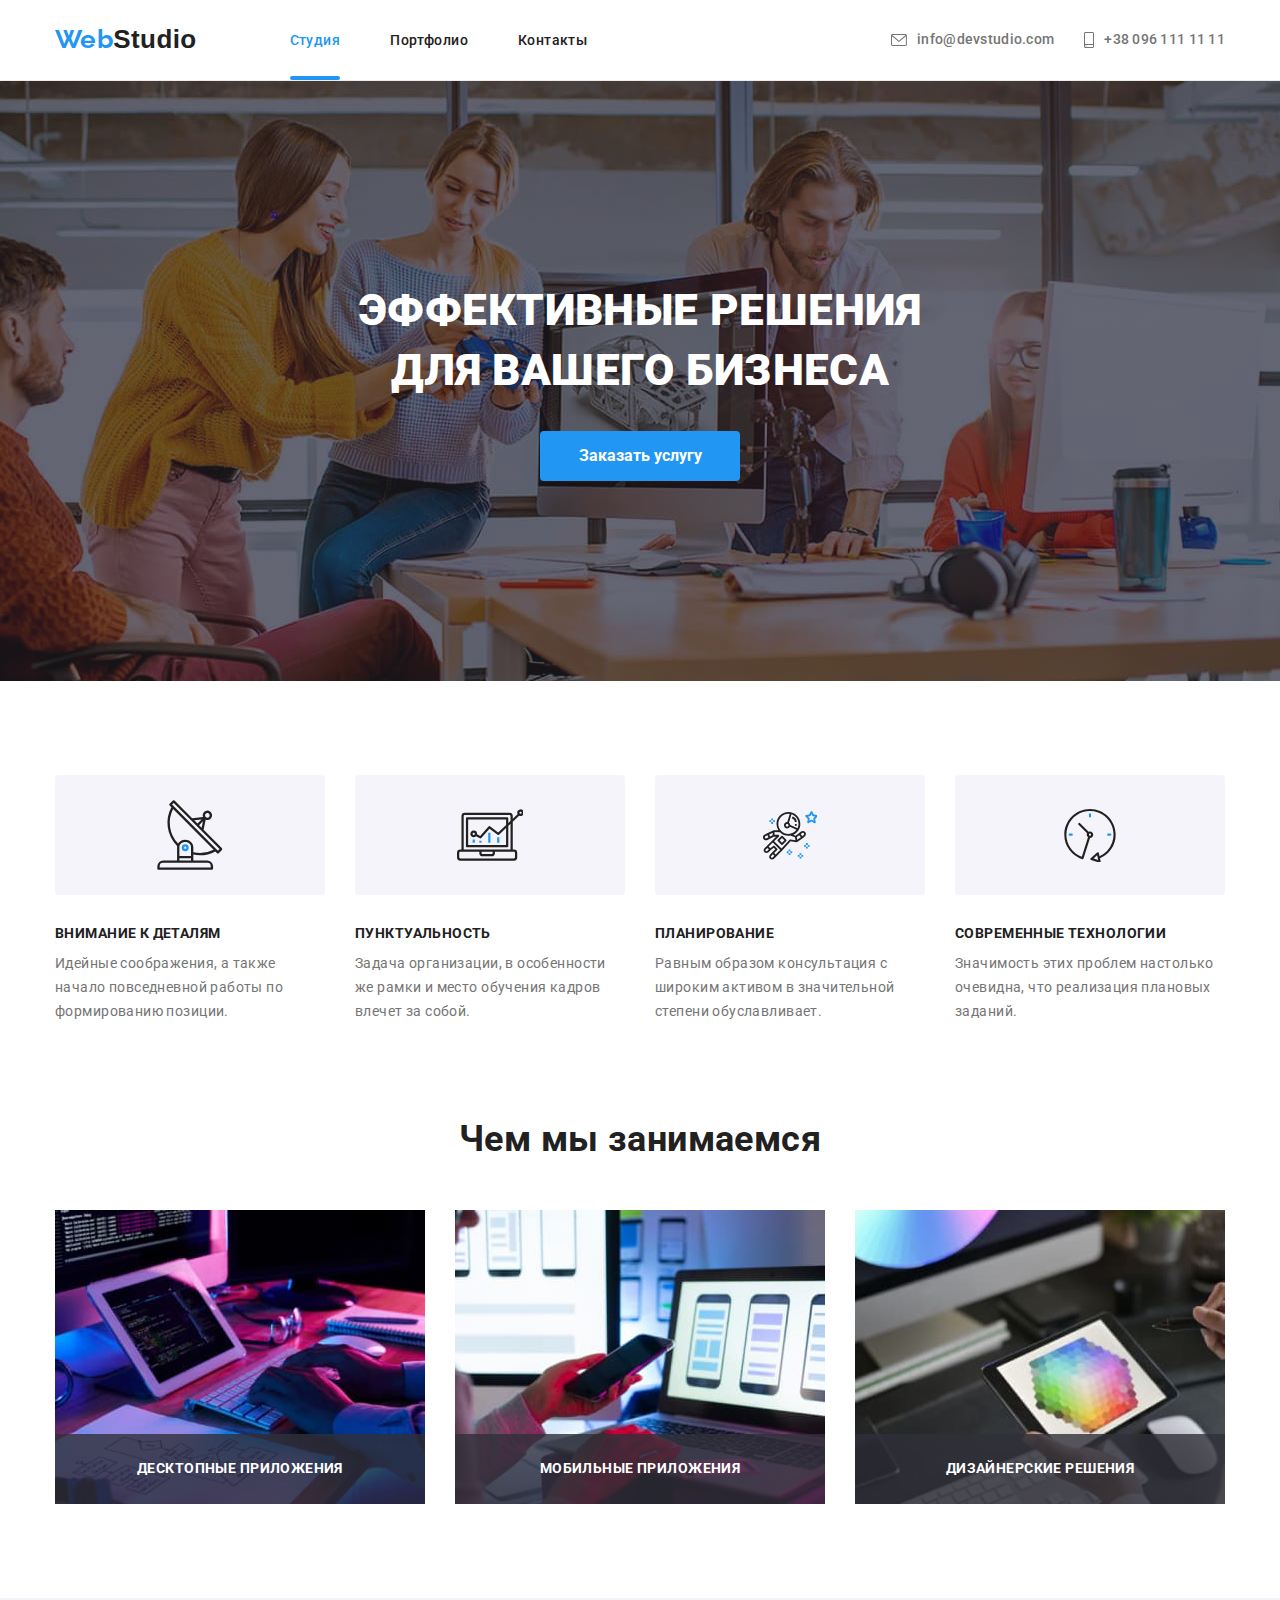
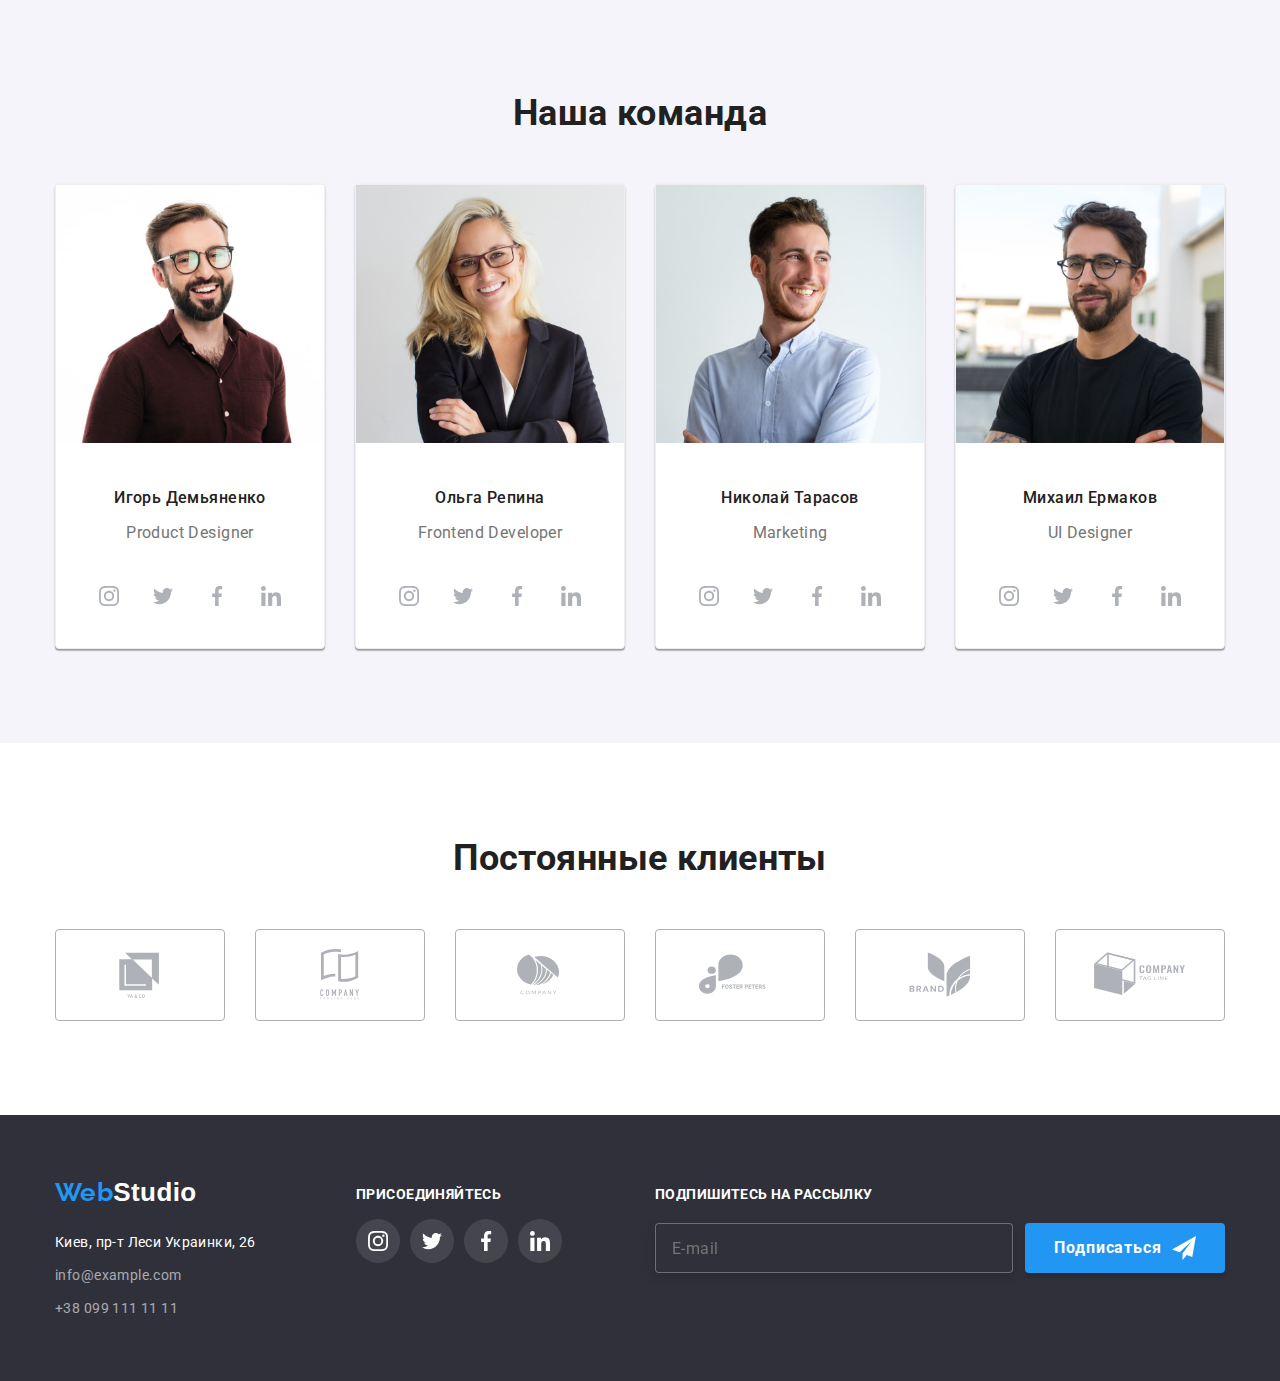
==== commit 8457d496: "portfolio" ====
--- a/index.html
+++ b/index.html
@@ -19,44 +19,39 @@
         <nav class="main-nav">
               <div class="main-nav__content">
             <a href="./index.html" class="logo">Web<span class="logo__item">Studio</span></a>
-            <button type="button" class="button-menu is-open" aria-expanded="false" aria-controls="menu-container" data-menu-button>
+            <button type="button" class="menu-button is-open" aria-expanded="false" 
+            aria-controls="menu-container" data-menu-button>
                 <svg width="40" height="40" aria-label="Переключатель мобильного меню">
-                    <use class="button-menu__icon-menu" href="./images/symbol-defs-2.svg#icon-menu"></use>
-                    <use class="button-menu__icon-closemenu" href="./images/symbol-defs-2.svg#icon-closemenu"></use>
+                    <use class="menu-button__icon-menu" href="./images/symbol-defs-2.svg#icon-menu"></use>
+                    <use class="menu-button__icon-closemenu" href="./images/symbol-defs-2.svg#icon-closemenu"></use>
                 </svg>
             </button>
-            </div>
-            <div class="menu-container is-open" id="menu-container" data-menu>
+                </div>
+            <div class="menu-container" id="menu-container" data-menu>
+                <div class="navigation">
                 <ul class="menu list">
                     <li class="menu__item"><a href="./index.html" class="menu__link current">Студия</a></li>
                     <li class="menu__item"><a href="./portfolio.html" class="menu__link">Портфолио</a></li>
                     <li class="menu__item"><a href="" class="menu__link">Контакты</a></li>
                 </ul>
-                <ul class="menu-contacts list">
-                    <li class="menu-contacts__item link">
-                        <a href="tel:+380961111111" class="menu-contacts__link-tel">+38 096 111 11 11</a>
-                    </li>
-                    <li class="menu-contacts__item link">
-                        <a href="mainto:info@devstudio.com" class="menu-contacts__link-mail">info@devstudio.com</a>
-                    </li>
-                </ul>
+               <div class="contacts">
+                    <a href="tel:+380961111111" class="menu-contacts__link-tel">+38 096 111 11 11</a>
+                    <a href="mainto:info@devstudio.com" class="menu-contacts__link-mail">info@devstudio.com</a>
                 <ul class="menu-network list">
                     <li class="menu-network__item link">
-                        <a href="" class="menu-network__link">Instagram | </a>
+                        <a href="" aria-label="Instagram" class="menu-network__link">Instagram</a>
                     </li>
                     <li class="menu-network__item link">
-                        <a href="" class="menu-network__link">Twitter | </a>
+                        <a href="" aria-label="Twitter" class="menu-network__link">Twitter</a>
                     </li>
                     <li class="menu-network__item link">
-                        <a href="" class="menu-network__link">Facebook | </a>
+                        <a href="" aria-label="Facebook" class="menu-network__link">Facebook</a>
                     </li>
                     <li class="menu-network__item link">
-                        <a href="" class="menu-network__link">LinkedIn</a>
-                    </li>
-                </ul>
-
-    
-
+                        <a href="" aria-label="LinkedIn" class="menu-network__link">LinkedIn</a>
+                    </li>
+                </ul>
+                </div>
             </div>
             <ul class="site-nav list">
                 <li class="site-nav__item"><a href="./index.html" class="site-nav__link current">Студия</a></li>
--- a/css/main.min.css
+++ b/css/main.min.css
@@ -1,2 +1,2 @@
-.container{padding-left:15px;padding-right:15px;margin-left:auto;margin-right:auto}@media screen and (max-width: 767px){.container{width:480px}}@media screen and (min-width: 768px){.container{width:768px}}@media screen and (min-width: 1200px){.container{width:1200px}}@media screen and (max-width: 767px){.section{padding-top:60px;padding-bottom:60px}.section:nth-child(2){padding-bottom:0px}}@media screen and (min-width: 1200px){.section{padding-top:94px;padding-bottom:94px}.section:nth-child(2){padding-bottom:0px}}body{background-color:#fff;color:#757575;font-family:Roboto, sans-serif;font-size:14px;line-height:1.71;font-weight:400;letter-spacing:0.42px}.list{padding:0px;margin:0px;list-style:none;font-style:normal}img{display:block;max-width:100%;height:auto}svg{display:block;max-width:100%;height:auto}@media screen and (max-width: 767px){.auth-nav.list{width:100%;display:none}}@media screen and (min-width: 768px){.auth-nav.list{display:none}}@media screen and (min-width: 1200px){.auth-nav.list{display:-webkit-box;display:-webkit-flex;display:-ms-flexbox;display:flex;margin-left:auto;padding-top:32px;padding-bottom:32px}}.auth-nav__link{display:-webkit-box;display:-webkit-flex;display:-ms-flexbox;display:flex;-webkit-box-align:center;-webkit-align-items:center;-ms-flex-align:center;align-items:center;-webkit-box-pack:center;-webkit-justify-content:center;-ms-flex-pack:center;justify-content:center;color:#757575;fill:#757575;text-decoration:none;cursor:pointer;font-size:14px;line-height:1.14;font-weight:500;font-style:normal;letter-spacing:0.02em;-webkit-transition:color 250ms cubic-bezier(0.4, 0, 0.2, 1);-o-transition:color 250ms cubic-bezier(0.4, 0, 0.2, 1);transition:color 250ms cubic-bezier(0.4, 0, 0.2, 1)}.auth-nav__link:hover,.auth-nav__link:focus{color:#2196f3;fill:#2196f3}.auth-nav__item+.auth-nav__item{margin-left:30px}.auth-nav__icon:first-child{margin-right:10px}.hero__button{display:inline-block;-webkit-border-radius:4px;border-radius:4px;padding:10px 32px;min-width:200px;border:0px solid transparent;color:#fff;background-color:#2196f3;cursor:pointer;font-family:inherit;font-size:16px;line-height:1.88;font-weight:700;text-align:center}.button-second{display:inline-block;-webkit-border-radius:4px;border-radius:4px;padding:6px 22px;border:0px solid transparent;color:#212121;background-color:#f5f4fa;cursor:pointer;font-family:inherit;font-size:16px;line-height:1.63;font-weight:500;text-align:center;-webkit-transition:color 250ms cubic-bezier(0.4, 0, 0.2, 1),background-color 250ms cubic-bezier(0.4, 0, 0.2, 1),-webkit-box-shadow 250ms cubic-bezier(0.4, 0, 0.2, 1);transition:color 250ms cubic-bezier(0.4, 0, 0.2, 1),background-color 250ms cubic-bezier(0.4, 0, 0.2, 1),-webkit-box-shadow 250ms cubic-bezier(0.4, 0, 0.2, 1);-o-transition:color 250ms cubic-bezier(0.4, 0, 0.2, 1),background-color 250ms cubic-bezier(0.4, 0, 0.2, 1),box-shadow 250ms cubic-bezier(0.4, 0, 0.2, 1);transition:color 250ms cubic-bezier(0.4, 0, 0.2, 1),background-color 250ms cubic-bezier(0.4, 0, 0.2, 1),box-shadow 250ms cubic-bezier(0.4, 0, 0.2, 1);transition:color 250ms cubic-bezier(0.4, 0, 0.2, 1),background-color 250ms cubic-bezier(0.4, 0, 0.2, 1),box-shadow 250ms cubic-bezier(0.4, 0, 0.2, 1),-webkit-box-shadow 250ms cubic-bezier(0.4, 0, 0.2, 1)}.button-second:hover,.button-second:focus{-webkit-box-shadow:0px 1px 1px rgba(0,0,0,0.12),0px 4px 4px rgba(0,0,0,0.06),1px 4px 6px rgba(0,0,0,0.16);box-shadow:0px 1px 1px rgba(0,0,0,0.12),0px 4px 4px rgba(0,0,0,0.06),1px 4px 6px rgba(0,0,0,0.16);color:#fff;background-color:#2196f3}@media screen and (max-width: 767px){.button-subscribe{display:-webkit-box;display:-webkit-flex;display:-ms-flexbox;display:flex;-webkit-box-align:center;-webkit-align-items:center;-ms-flex-align:center;align-items:center;-webkit-box-pack:center;-webkit-justify-content:center;-ms-flex-pack:center;justify-content:center;width:200px;height:50px;border:0px;margin:0 auto;margin-top:20px;font-size:16px;line-height:1.88;font-weight:700;letter-spacing:0.06em;text-align:center;color:#fff;background:#2196f3;-webkit-box-shadow:0px 4px 4px rgba(0,0,0,0.15);box-shadow:0px 4px 4px rgba(0,0,0,0.15);-webkit-border-radius:4px;border-radius:4px}}@media screen and (min-width: 1200px){.button-subscribe{display:-webkit-box;display:-webkit-flex;display:-ms-flexbox;display:flex;-webkit-box-align:center;-webkit-align-items:center;-ms-flex-align:center;align-items:center;-webkit-box-pack:center;-webkit-justify-content:center;-ms-flex-pack:center;justify-content:center;width:200px;height:50px;border:0px;margin-left:12px;margin-top:20px;font-size:16px;line-height:1.88;font-weight:700;letter-spacing:0.06em;text-align:center;color:#fff;background:#2196f3;-webkit-box-shadow:0px 4px 4px rgba(0,0,0,0.15);box-shadow:0px 4px 4px rgba(0,0,0,0.15);-webkit-border-radius:4px;border-radius:4px}}.button-modal{display:-webkit-box;display:-webkit-flex;display:-ms-flexbox;display:flex;-webkit-box-align:center;-webkit-align-items:center;-ms-flex-align:center;align-items:center;-webkit-box-pack:center;-webkit-justify-content:center;-ms-flex-pack:center;justify-content:center;width:30px;height:30px;position:absolute;top:8px;right:8px;padding:6px;-webkit-border-radius:50%;border-radius:50%;content:' ';border:1px solid rgba(0,0,0,0.1);background-color:#fff;fill:#212121;cursor:pointer;-webkit-transition:background-color 250ms cubic-bezier(0.4, 0, 0.2, 1);-o-transition:background-color 250ms cubic-bezier(0.4, 0, 0.2, 1);transition:background-color 250ms cubic-bezier(0.4, 0, 0.2, 1)}.button-modal:hover{fill:#2196f3}.button-submit{display:block;width:200px;height:50px;margin:0 auto;padding:10px 55px;color:#fff;background-color:#2196f3;font-size:16px;line-height:1.88;font-weight:700;border:0px;-webkit-box-shadow:0px 4px 4px rgba(0,0,0,0.15);box-shadow:0px 4px 4px rgba(0,0,0,0.15);-webkit-border-radius:4px;border-radius:4px;-webkit-box-align:center;-webkit-align-items:center;-ms-flex-align:center;align-items:center;text-align:center}@media screen and (max-width: 767px){.button-menu{display:block;fill:#000;cursor:pointer;border:none;background-color:#fff;padding:0;margin:0}.button-menu:hover,.button-menu:focus{fill:#2196f3}}@media screen and (min-width: 768px){.button-menu{display:none}}@media screen and (min-width: 1200px){.button-menu{display:none}}@media screen and (max-width: 767px){.button-menu .button-menu__icon-menu{display:none}}@media screen and (min-width: 768px){.button-menu .button-menu__icon-menu{display:none}}@media screen and (min-width: 1200px){.button-menu .button-menu__icon-menu{display:none}}@media screen and (max-width: 767px){.button-menu .button-menu__icon-closemenu{display:block}}@media screen and (min-width: 768px){.button-menu .button-menu__icon-closemenu{display:none}}@media screen and (min-width: 1200px){.button-menu .button-menu__icon-closemenu{display:none}}@media screen and (max-width: 767px){.button-menu.is-open .button-menu__icon-menu{display:block}}@media screen and (min-width: 768px){.button-menu.is-open .button-menu__icon-menu{display:none}}@media screen and (min-width: 1200px){.button-menu.is-open .button-menu__icon-menu{display:none}}@media screen and (max-width: 767px){.button-menu.is-open .button-menu__icon-closemenu{display:none}}@media screen and (min-width: 768px){.button-menu.is-open .button-menu__icon-closemenu{display:none}}@media screen and (min-width: 1200px){.button-menu.is-open .button-menu__icon-closemenu{display:none}}@media screen and (max-width: 767px){.section-cliens__item{-webkit-flex-basis:-webkit-calc(480px / 3 - 30px);-ms-flex-preferred-size:calc(480px / 3 - 30px);flex-basis:calc(480px / 3 - 30px);margin-left:30px;margin-top:30px}}@media screen and (min-width: 1200px){.section-cliens__item+.section-cliens__item{margin-left:30px}}@media screen and (max-width: 767px){.section-cliens{display:-webkit-box;display:-webkit-flex;display:-ms-flexbox;display:flex;-webkit-flex-wrap:wrap;-ms-flex-wrap:wrap;flex-wrap:wrap;margin-left:-webkit-calc(-1 * 30px);margin-left:calc(-1 * 30px);margin-top:-webkit-calc(-1 * 30px);margin-top:calc(-1 * 30px)}}@media screen and (min-width: 1200px){.section-cliens{display:-webkit-box;display:-webkit-flex;display:-ms-flexbox;display:flex;-webkit-box-align:center;-webkit-align-items:center;-ms-flex-align:center;align-items:center;-webkit-box-pack:center;-webkit-justify-content:center;-ms-flex-pack:center;justify-content:center}}@media screen and (max-width: 767px){.cliens{display:-webkit-box;display:-webkit-flex;display:-ms-flexbox;display:flex;padding:16px 52px;width:210px;height:92px;-webkit-border-radius:4px;border-radius:4px;border:1px solid #afb1b8;fill:#afb1b8;cursor:pointer;-webkit-transition:fill 250ms cubic-bezier(0.4, 0, 0.2, 1),border 250ms cubic-bezier(0.4, 0, 0.2, 1);-o-transition:fill 250ms cubic-bezier(0.4, 0, 0.2, 1),border 250ms cubic-bezier(0.4, 0, 0.2, 1);transition:fill 250ms cubic-bezier(0.4, 0, 0.2, 1),border 250ms cubic-bezier(0.4, 0, 0.2, 1)}.cliens:hover,.cliens:focus{fill:#2196f3;border:1px solid #2196f3}}@media screen and (min-width: 1200px){.cliens{display:-webkit-box;display:-webkit-flex;display:-ms-flexbox;display:flex;padding:16px 32px;width:170px;height:92px;-webkit-border-radius:4px;border-radius:4px;border:1px solid #afb1b8;fill:#afb1b8;cursor:pointer;-webkit-transition:fill 250ms cubic-bezier(0.4, 0, 0.2, 1),border 250ms cubic-bezier(0.4, 0, 0.2, 1);-o-transition:fill 250ms cubic-bezier(0.4, 0, 0.2, 1),border 250ms cubic-bezier(0.4, 0, 0.2, 1);transition:fill 250ms cubic-bezier(0.4, 0, 0.2, 1),border 250ms cubic-bezier(0.4, 0, 0.2, 1)}.cliens:hover,.cliens:focus{fill:#2196f3;border:1px solid #2196f3}}@media screen and (max-width: 767px){.hero{width:100%;height:400px;margin-left:auto;margin-right:auto;text-align:center;padding-top:118px;padding-bottom:118px;background-color:#2f303a;background-image:-webkit-gradient(linear, left top, right top, from(rgba(47,48,58,0.4)), to(rgba(47,48,58,0.4))),url(../images/Imghero.jpg);background-image:-webkit-linear-gradient(left, rgba(47,48,58,0.4), rgba(47,48,58,0.4)),url(../images/Imghero.jpg);background-image:-o-linear-gradient(left, rgba(47,48,58,0.4), rgba(47,48,58,0.4)),url(../images/Imghero.jpg);background-image:linear-gradient(to right, rgba(47,48,58,0.4), rgba(47,48,58,0.4)),url(../images/Imghero.jpg);background-repeat:no-repeat;-webkit-background-size:cover;background-size:cover;background-position:center}}@media screen and (min-width: 1200px){.hero{max-width:1600px;height:600px;margin-left:auto;margin-right:auto;text-align:center;padding-top:200px;padding-bottom:200px;background-color:#2f303a;background-image:-webkit-gradient(linear, left top, right top, from(rgba(47,48,58,0.4)), to(rgba(47,48,58,0.4))),url(../images/Imghero.jpg);background-image:-webkit-linear-gradient(left, rgba(47,48,58,0.4), rgba(47,48,58,0.4)),url(../images/Imghero.jpg);background-image:-o-linear-gradient(left, rgba(47,48,58,0.4), rgba(47,48,58,0.4)),url(../images/Imghero.jpg);background-image:linear-gradient(to right, rgba(47,48,58,0.4), rgba(47,48,58,0.4)),url(../images/Imghero.jpg);background-repeat:no-repeat;-webkit-background-size:cover;background-size:cover;background-position:center}}@media screen and (max-width: 767px){.hero__title{margin-top:0px;margin-bottom:30px;color:#fff;font-size:26px;line-height:1.62;font-weight:900}}@media screen and (min-width: 1200px){.hero__title{margin-top:0px;margin-bottom:30px;color:#fff;font-size:44px;line-height:1.36;font-weight:900}}@media screen and (max-width: 767px){.hero{width:100%}}@media screen and (min-width: 768px){.hero{width:100%}}@media screen and (min-width: 1200px){.hero{width:100%}}.icon,.icon-footer{display:-webkit-box;display:-webkit-flex;display:-ms-flexbox;display:flex;-webkit-box-align:center;-webkit-align-items:center;-ms-flex-align:center;align-items:center;-webkit-box-pack:center;-webkit-justify-content:center;-ms-flex-pack:center;justify-content:center}.icon__contact{display:-webkit-box;display:-webkit-flex;display:-ms-flexbox;display:flex;width:44px;height:44px;margin-top:16px;padding:12px;border:none;-webkit-border-radius:50%;border-radius:50%;fill:#afb1b8;background-color:#fff;cursor:pointer;-webkit-transition:fill 250ms cubic-bezier(0.4, 0, 0.2, 1),background-color 250ms cubic-bezier(0.4, 0, 0.2, 1);-o-transition:fill 250ms cubic-bezier(0.4, 0, 0.2, 1),background-color 250ms cubic-bezier(0.4, 0, 0.2, 1);transition:fill 250ms cubic-bezier(0.4, 0, 0.2, 1),background-color 250ms cubic-bezier(0.4, 0, 0.2, 1)}.icon__contact:hover,.icon__contact:focus{fill:#fff;background-color:#2196f3}.icon__item+.icon__item{margin-left:10px}@media screen and (max-width: 767px){.icon__contact-footer{display:-webkit-box;display:-webkit-flex;display:-ms-flexbox;display:flex;width:44px;height:44px;margin-top:20px;padding:12px;border:none;-webkit-border-radius:50%;border-radius:50%;letter-spacing:0,03em;cursor:pointer;fill:#fff;background-color:rgba(255,255,255,0.1);-webkit-transition:fill 250ms cubic-bezier(0.4, 0, 0.2, 1),background-color 250ms cubic-bezier(0.4, 0, 0.2, 1);-o-transition:fill 250ms cubic-bezier(0.4, 0, 0.2, 1),background-color 250ms cubic-bezier(0.4, 0, 0.2, 1);transition:fill 250ms cubic-bezier(0.4, 0, 0.2, 1),background-color 250ms cubic-bezier(0.4, 0, 0.2, 1)}.icon__contact-footer:hover,.icon__contact-footer:focus{fill:#fff;background:#2196f3}}@media screen and (min-width: 1200px){.icon__contact-footer{display:-webkit-box;display:-webkit-flex;display:-ms-flexbox;display:flex;width:44px;height:44px;margin-top:16px;padding:12px;border:none;-webkit-border-radius:50%;border-radius:50%;cursor:pointer;fill:#fff;background-color:rgba(255,255,255,0.1);-webkit-transition:fill 250ms cubic-bezier(0.4, 0, 0.2, 1),background-color 250ms cubic-bezier(0.4, 0, 0.2, 1);-o-transition:fill 250ms cubic-bezier(0.4, 0, 0.2, 1),background-color 250ms cubic-bezier(0.4, 0, 0.2, 1);transition:fill 250ms cubic-bezier(0.4, 0, 0.2, 1),background-color 250ms cubic-bezier(0.4, 0, 0.2, 1)}.icon__contact-footer:hover,.icon__contact-footer:focus{fill:#fff;background:#2196f3}}@media screen and (max-width: 767px){.logo{font-size:24px;line-height:1.17;font-weight:700;color:#2196f3;text-decoration:none;font-family:Raleway, sans-serif}}@media screen and (min-width: 1200px){.logo{color:#2196f3;text-decoration:none;font-family:Raleway, sans-serif;font-size:26px;line-height:1.17;font-weight:700}}@media screen and (max-width: 767px){.logo__item{color:#212121;font-family:Oleo Script, sans-serif;font-size:24px;line-height:1.17;font-weight:700}}@media screen and (min-width: 1200px){.logo__item{color:#212121;font-family:Oleo Script, sans-serif;font-size:26px;line-height:1.38;font-weight:700}}@media screen and (max-width: 767px){.logo__items{color:#fff;font-family:Oleo Script, sans-serif;font-size:24px;line-height:1.17;font-weight:700}}@media screen and (min-width: 1200px){.logo__items{color:#fff;font-family:Oleo Script, sans-serif;font-size:26px;line-height:1.38;font-weight:700}}@media screen and (max-width: 767px){.menu-container{display:none;position:absolute;top:100%;left:0;width:100%;background-color:aqua}}.menu-container.is-open{display:block;background-color:#fff;-webkit-box-shadow:0px 4px 8px rgba(0,0,0,0.04),0px 2px 4px rgba(0,0,0,0.08),0px 1px 3px rgba(0,0,0,0.16);box-shadow:0px 4px 8px rgba(0,0,0,0.04),0px 2px 4px rgba(0,0,0,0.08),0px 1px 3px rgba(0,0,0,0.16);width:480px;height:796px}@media screen and (min-width: 768px){.menu-container{display:none}}@media screen and (min-width: 1200px){.menu-container{display:none}}@media screen and (max-width: 767px){.menu{margin-top:48px;margin-left:40px;margin-bottom:302px;text-decoration:underline;font-weight:500;font-size:40px;line-height:1.18;letter-spacing:0.02em;cursor:pointer;color:#212121}}.menu:focus,.menu:hover{color:#2196f3}@media screen and (min-width: 768px){.menu{display:none}}@media screen and (min-width: 1200px){.menu{display:none}}@media screen and (max-width: 767px){.menu__item+.menu__item{margin-bottom:32px}}@media screen and (max-width: 767px){.menu-contacts__link-tel{font-weight:500;font-size:34px;line-height:1.18;letter-spacing:0.02em;color:#2196f3;margin-left:40px;margin-top:32px;text-decoration:underline}}@media screen and (max-width: 767px) and (min-width: 768px){.menu-contacts__link-tel{display:none}}@media screen and (max-width: 767px) and (min-width: 1200px){.menu-contacts__link-tel{display:none}}@media screen and (max-width: 767px){.menu-contacts__link-tel .menu-contacts__link-mail{font-weight:500;font-size:24px;line-height:1.17;letter-spacing:0.02em;color:#757575;margin-left:40px;margin-bottom:64px;text-decoration:underline}}.menu-contacts__link-tel .menu-contacts__link-mail:focus,.menu-contacts__link-tel .menu-contacts__link-mail:hover{color:#2196f3}@media screen and (min-width: 768px){.menu-contacts__link-tel .menu-contacts__link-mail{display:none}}@media screen and (min-width: 1200px){.menu-contacts__link-tel .menu-contacts__link-mail{display:none}}@media screen and (max-width: 767px){.menu-contacts__link-tel .menu-network{display:-webkit-box;display:-webkit-flex;display:-ms-flexbox;display:flex;font-weight:500;font-size:18px;line-height:1.22;letter-spacing:0.02em;color:#2196f3;margin-left:40px}}@media screen and (min-width: 768px){.menu-contacts__link-tel .menu-network{display:none}}@media screen and (min-width: 1200px){.menu-contacts__link-tel .menu-network{display:none}}.backdrop{position:fixed;top:0;left:0;width:100%;height:100%;padding:8px;background-color:#00000033}.backdrop.is-hidden{opacity:0;pointer-events:none;visibility:hidden}.backdrop.is-hidden .modal{-webkit-transform:scale(1.1) translate(-50%, -50%);-ms-transform:scale(1.1) translate(-50%, -50%);transform:scale(1.1) translate(-50%, -50%)}.modal{display:block;width:528px;height:581px;padding:40px;background-color:#fff;-webkit-box-shadow:0px 1px 3px rgba(0,0,0,0.12),0px 1px 1px rgba(0,0,0,0.14),0px 2px 1px rgba(0,0,0,0.2);box-shadow:0px 1px 3px rgba(0,0,0,0.12),0px 1px 1px rgba(0,0,0,0.14),0px 2px 1px rgba(0,0,0,0.2);-webkit-border-radius:4px;border-radius:4px;position:absolute;top:50%;left:50%;-webkit-transform:scale(1) translate(-50%, -50%);-ms-transform:scale(1) translate(-50%, -50%);transform:scale(1) translate(-50%, -50%);-webkit-transition:scale 250ms cubic-bezier(0.4, 0, 0.2, 1),translate 250ms cubic-bezier(0.4, 0, 0.2, 1),opacity 250ms cubic-bezier(0.4, 0, 0.2, 1);-o-transition:scale 250ms cubic-bezier(0.4, 0, 0.2, 1),translate 250ms cubic-bezier(0.4, 0, 0.2, 1),opacity 250ms cubic-bezier(0.4, 0, 0.2, 1);transition:scale 250ms cubic-bezier(0.4, 0, 0.2, 1),translate 250ms cubic-bezier(0.4, 0, 0.2, 1),opacity 250ms cubic-bezier(0.4, 0, 0.2, 1)}.modal__text{font-size:20px;line-height:1.15;font-weight:700;text-align:center;letter-spacing:0.03em;color:#212121;margin-bottom:12px;margin-top:0}.form-field{display:-webkit-box;display:-webkit-flex;display:-ms-flexbox;display:flex;-webkit-box-orient:vertical;-webkit-box-direction:normal;-webkit-flex-direction:column;-ms-flex-direction:column;flex-direction:column;padding:0;margin-bottom:10px}.form-field__label{position:relative;font-family:inherit;font-size:12px;line-height:1.17;font-weight:400;letter-spacing:0.01em}.form-field__input{font-family:inherit;color:#757575;letter-spacing:0.01em;background:#fff;border:1px solid rgba(33,33,33,0.2);-webkit-border-radius:4px;border-radius:4px;padding:0 10px 0 42px;margin-top:4px;width:100%;height:40px;-webkit-transition:border 250ms cubic-bezier(0.4, 0, 0.2, 1);-o-transition:border 250ms cubic-bezier(0.4, 0, 0.2, 1);transition:border 250ms cubic-bezier(0.4, 0, 0.2, 1)}.form-field__input:focus{border:1px solid #2196f3;outline:none}.form-field__input:focus+.form-field__icon{fill:#2196f3}.form-field__icon{display:block;position:absolute;top:50%;left:12px;fill:#212121;display:block;-webkit-transition:fill 250ms cubic-bezier(0.4, 0, 0.2, 1);-o-transition:fill 250ms cubic-bezier(0.4, 0, 0.2, 1);transition:fill 250ms cubic-bezier(0.4, 0, 0.2, 1)}.form-field__feedback{display:block;font-family:inherit;letter-spacing:0.01em;background:#fff;border:1px solid rgba(33,33,33,0.2);-webkit-border-radius:4px;border-radius:4px;padding:12px 16px;margin-top:4px;width:100%;height:120px;resize:none}.form-field__feedback:focus{border:1px solid var(--accent-color)}.form-field__feedback::-webkit-input-placeholder{color:#75757580}.form-field__feedback:-ms-input-placeholder{color:#75757580}.form-field__feedback::-ms-input-placeholder{color:#75757580}.form-field__feedback::placeholder{color:#75757580}.form-field__label-check{display:-webkit-box;display:-webkit-flex;display:-ms-flexbox;display:flex;-webkit-box-align:center;-webkit-align-items:center;-ms-flex-align:center;align-items:center;font-family:inherit;font-size:14px;line-height:1.71;font-weight:400;letter-spacing:0.03em;color:#757575;padding-left:36px;margin-top:20px;margin-bottom:30px}.form-field__check-contract{color:#2196f3}.form-field__input-check{display:block;position:absolute;width:1px;height:1px;margin:-1px;padding:0;border:0;clip:rect(0 0 0 0);overflow:hidden}.form-field__icon-box{display:inline-block;position:absolute;margin-left:-24px;width:16px;height:15px}.form-field__input-check:checked+.form-field__icon-box{background-image:url("../images/icon-check.svg");-webkit-background-size:contain;background-size:contain;background-position:center;background-repeat:no-repeat;-webkit-background-origin:border-box;background-origin:border-box;border-color:#2196f3;background-color:#2196f3;outline:1px solid #2196f3;fill:#2196f3}.form-field__input-check:checked+.form-field__icon-box:focus+.form-field__icon-box{outline:1px solid var(--accent-color)}.portfolio-work{display:-webkit-box;display:-webkit-flex;display:-ms-flexbox;display:flex;-webkit-flex-wrap:wrap;-ms-flex-wrap:wrap;flex-wrap:wrap;margin-left:-webkit-calc(-1 * 30px);margin-left:calc(-1 * 30px);margin-top:-webkit-calc(-1 * 30px);margin-top:calc(-1 * 30px)}.portfolio-work>.portfolio-work__item{-webkit-flex-basis:-webkit-calc(1200px / 3 - 30px);-ms-flex-preferred-size:calc(1200px / 3 - 30px);flex-basis:calc(1200px / 3 - 30px);margin-left:30px;margin-top:30px}.portfolio__title{display:block;-webkit-box-align:center;-webkit-align-items:center;-ms-flex-align:center;align-items:center;width:100%;height:100%;margin:0;padding-top:63px;padding-bottom:63px;padding-left:24px;padding-right:24px;color:#fff;background-color:#2196f3e5;font-size:18px;line-height:1.56;font-weight:400;letter-spacing:0.03em;position:absolute;bottom:0;left:0;-webkit-transform:translateY(100%);-ms-transform:translateY(100%);transform:translateY(100%);-webkit-transition:-webkit-transform 250ms cubic-bezier(0.4, 0, 0.2, 1);transition:-webkit-transform 250ms cubic-bezier(0.4, 0, 0.2, 1);-o-transition:transform 250ms cubic-bezier(0.4, 0, 0.2, 1);transition:transform 250ms cubic-bezier(0.4, 0, 0.2, 1);transition:transform 250ms cubic-bezier(0.4, 0, 0.2, 1), -webkit-transform 250ms cubic-bezier(0.4, 0, 0.2, 1)}.overlay{position:relative;overflow:hidden}.portfolio-work__item:hover .portfolio__title{-webkit-transform:translateY(0);-ms-transform:translateY(0);transform:translateY(0)}.card-content__title{margin-bottom:4px;margin-top:0px;color:#212121;font-size:18px;line-height:2;font-weight:700}.card-content__text{margin-top:0px;margin-bottom:0px;color:#757575;font-size:16px;line-height:1.88;font-weight:400;font-size:16px;line-height:1.88}.portfolio{text-decoration:none;display:block;max-width:100%;height:auto;border:1px solid #eee;-webkit-transition:-webkit-box-shadow 250ms cubic-bezier(0.4, 0, 0.2, 1);transition:-webkit-box-shadow 250ms cubic-bezier(0.4, 0, 0.2, 1);-o-transition:box-shadow 250ms cubic-bezier(0.4, 0, 0.2, 1);transition:box-shadow 250ms cubic-bezier(0.4, 0, 0.2, 1);transition:box-shadow 250ms cubic-bezier(0.4, 0, 0.2, 1), -webkit-box-shadow 250ms cubic-bezier(0.4, 0, 0.2, 1)}.portfolio-work__item:hover{-webkit-box-shadow:0px 1px 1px rgba(0,0,0,0.12),0px 4px 4px rgba(0,0,0,0.06),1px 4px 6px rgba(0,0,0,0.16);box-shadow:0px 1px 1px rgba(0,0,0,0.12),0px 4px 4px rgba(0,0,0,0.06),1px 4px 6px rgba(0,0,0,0.16)}.card-content{padding:20px 24px}@media screen and (max-width: 767px){.section__title{margin-top:0px;margin-bottom:30px;color:#212121;font-size:28px;line-height:1.17;font-weight:700;text-align:center}}@media screen and (min-width: 1200px){.section__title{margin-top:0px;margin-bottom:50px;color:#212121;font-size:36px;line-height:1.17;font-weight:700;text-align:center}}@media screen and (max-width: 767px){.doing{display:none}}.section-feature__title{margin-top:0px;margin-bottom:10px;color:#212121;font-size:14px;line-height:1.17;font-weight:700}@media screen and (max-width: 767px){.section-feature__title{text-align:center}}@media screen and (max-width: 767px){.section-feature__text{max-width:450px}}@media screen and (min-width: 1200px){.section-feature__text{margin-top:0px;margin-bottom:0px}}@media screen and (max-width: 767px){.section-feature{display:block;width:450px}}@media screen and (min-width: 1200px){.section-feature{display:-webkit-box;display:-webkit-flex;display:-ms-flexbox;display:flex}}@media screen and (max-width: 767px){.section-feature__item{display:block;width:450px}}@media screen and (min-width: 1200px){.section-feature__item{display:block}}@media screen and (min-width: 1200px){.section-feature__item+.section-feature__item{margin-left:30px}}@media screen and (max-width: 767px){.item-feature{display:-webkit-box;display:-webkit-flex;display:-ms-flexbox;display:flex;-webkit-box-align:center;-webkit-align-items:center;-ms-flex-align:center;align-items:center;-webkit-box-pack:center;-webkit-justify-content:center;-ms-flex-pack:center;justify-content:center;margin-bottom:30px;height:120px;width:450px;-webkit-border-radius:4px;border-radius:4px;background-color:#f5f4fa;fill:#212121}}@media screen and (min-width: 1200px){.item-feature{display:-webkit-box;display:-webkit-flex;display:-ms-flexbox;display:flex;-webkit-box-align:center;-webkit-align-items:center;-ms-flex-align:center;align-items:center;-webkit-box-pack:center;-webkit-justify-content:center;-ms-flex-pack:center;justify-content:center;margin-bottom:30px;height:120px;width:270px;-webkit-border-radius:4px;border-radius:4px;background-color:#f5f4fa;fill:#212121}}@media screen and (max-width: 767px){.section-works{display:none}}@media screen and (min-width: 1200px){.section-works{display:-webkit-box;display:-webkit-flex;display:-ms-flexbox;display:flex}}@media screen and (min-width: 1200px){.section-works__item+.section-works__item{margin-left:30px}}@media screen and (max-width: 767px){.section-works__text{display:none}}@media screen and (min-width: 1200px){.section-works__text{display:block;-webkit-box-align:center;-webkit-align-items:center;-ms-flex-align:center;align-items:center;width:370px;height:70px;margin:0;padding-top:27px;padding-bottom:27px;color:#fff;background-color:#2f303acc;font-size:14px;line-height:1.14;font-weight:700;text-align:center;letter-spacing:0.03em;text-transform:uppercase;position:absolute;left:0;bottom:0}}@media screen and (max-width: 767px){.section-works__label{display:none}}@media screen and (min-width: 1200px){.section-works__label{display:-webkit-box;display:-webkit-flex;display:-ms-flexbox;display:flex;position:relative}}@media screen and (max-width: 767px){.section-team{display:block;text-align:center}}@media screen and (min-width: 1200px){.section-team{width:100%;display:-webkit-box;display:-webkit-flex;display:-ms-flexbox;display:flex;text-align:center}}@media screen and (max-width: 767px){.section-team>.section-team__item{margin-bottom:30px;-webkit-box-align:center;-webkit-align-items:center;-ms-flex-align:center;align-items:center;background-color:#fff;-webkit-box-shadow:0px 1px 3px rgba(0,0,0,0.12),0px 1px 1px rgba(0,0,0,0.14),0px 2px 1px rgba(0,0,0,0.2);box-shadow:0px 1px 3px rgba(0,0,0,0.12),0px 1px 1px rgba(0,0,0,0.14),0px 2px 1px rgba(0,0,0,0.2);-webkit-border-radius:4px;border-radius:4px;border:1px solid #eee}}@media screen and (min-width: 1200px){.section-team>.section-team__item{background-color:#fff;-webkit-box-shadow:0px 1px 3px rgba(0,0,0,0.12),0px 1px 1px rgba(0,0,0,0.14),0px 2px 1px rgba(0,0,0,0.2);box-shadow:0px 1px 3px rgba(0,0,0,0.12),0px 1px 1px rgba(0,0,0,0.14),0px 2px 1px rgba(0,0,0,0.2);-webkit-border-radius:4px;border-radius:4px;border:1px solid #eee}}@media screen and (min-width: 1200px){.section-team__item+.section-team__item{margin-left:30px}}@media screen and (max-width: 767px){.section-team img{width:450px}}.card-box{padding-top:30px;padding-bottom:30px}.card-box__title{color:#212121;font-size:16px;line-height:1.17;font-weight:500}.card-box__text{color:#757575;font-size:16px;line-height:1.17;font-weight:400}.section-button{display:-webkit-box;display:-webkit-flex;display:-ms-flexbox;display:flex;-webkit-box-pack:center;-webkit-justify-content:center;-ms-flex-pack:center;justify-content:center;margin-bottom:50px}.section-button__item+.section-button__item{margin-left:8px}.ours-team{margin-left:auto;margin-right:auto;text-align:center;background-color:#f5f4fa}@media screen and (max-width: 767px){.site-nav.list{width:100%;display:none}}@media screen and (min-width: 768px){.site-nav.list{display:none}}@media screen and (min-width: 1200px){.site-nav.list{display:-webkit-box;display:-webkit-flex;display:-ms-flexbox;display:flex;-webkit-box-align:center;-webkit-align-items:center;-ms-flex-align:center;align-items:center;margin-left:93px}}@media screen and (min-width: 1200px){.site-nav__item+.site-nav__item{margin-left:50px}}@media screen and (min-width: 1200px){.site-nav__link{display:-webkit-box;display:-webkit-flex;display:-ms-flexbox;display:flex;padding-top:32px;padding-bottom:32px;color:#212121;text-decoration:none;font-size:14px;line-height:1.17;font-weight:500;position:relative;-webkit-transition:color 250ms cubic-bezier(0.4, 0, 0.2, 1);-o-transition:color 250ms cubic-bezier(0.4, 0, 0.2, 1);transition:color 250ms cubic-bezier(0.4, 0, 0.2, 1)}.site-nav__link:hover,.site-nav__link:focus{color:#2196f3}}@media screen and (min-width: 1200px){.site-nav__link .site-nav__link.current{color:#2196f3}.site-nav__link .site-nav__link.current::after{display:inline-block;content:'';width:100%;height:4px;border-bottom:solid 4px #2196f3;-webkit-border-radius:2px;border-radius:2px;position:absolute;bottom:0;right:0}}@media screen and (max-width: 767px){.footer{height:603px;border:#2f303a;background-color:#2f303a;color:#fff;text-decoration:none;padding-top:60px;padding-bottom:60px;-webkit-box-pack:center;-webkit-justify-content:center;-ms-flex-pack:center;justify-content:center}}@media screen and (min-width: 1200px){.footer{border:#2f303a;background-color:#2f303a;color:#fff;text-decoration:none;padding-top:60px;padding-bottom:60px}}@media screen and (max-width: 767px){.container__addres{-webkit-box-pack:center;-webkit-justify-content:center;-ms-flex-pack:center;justify-content:center}}@media screen and (min-width: 1200px){.container__addres{-webkit-box-orient:vertical;-webkit-box-direction:normal;-webkit-flex-direction:column;-ms-flex-direction:column;flex-direction:column;-webkit-flex-wrap:wrap;-ms-flex-wrap:wrap;flex-wrap:wrap}}@media screen and (max-width: 767px){.addres{-webkit-box-align:center;-webkit-align-items:center;-ms-flex-align:center;align-items:center}}@media screen and (min-width: 1200px){.addres{display:-webkit-box;display:-webkit-flex;display:-ms-flexbox;display:flex}}@media screen and (max-width: 767px){.address{-webkit-box-align:center;-webkit-align-items:center;-ms-flex-align:center;align-items:center;color:#ffffff99;text-decoration:none;-webkit-transition:color 250ms cubic-bezier(0.4, 0, 0.2, 1);-o-transition:color 250ms cubic-bezier(0.4, 0, 0.2, 1);transition:color 250ms cubic-bezier(0.4, 0, 0.2, 1)}.address:hover,.address:focus{color:#2196f3}}@media screen and (min-width: 1200px){.address{display:-webkit-box;display:-webkit-flex;display:-ms-flexbox;display:flex;color:#ffffff99;text-decoration:none;width:231px;-webkit-transition:color 250ms cubic-bezier(0.4, 0, 0.2, 1);-o-transition:color 250ms cubic-bezier(0.4, 0, 0.2, 1);transition:color 250ms cubic-bezier(0.4, 0, 0.2, 1)}.address:hover,.address:focus{color:#2196f3}}@media screen and (max-width: 767px){.contact-address{text-align:center;margin-bottom:60px;margin-top:20px}}@media screen and (min-width: 1200px){.contact-address{margin-top:20px}}@media screen and (max-width: 767px){.footer-logo{text-align:center;margin:0 auto}}@media screen and (max-width: 767px){.contact-address__item+.contact-address__item{margin-top:8px}}@media screen and (min-width: 1200px){.contact-address__item+.contact-address__item{margin-top:9px}}@media screen and (max-width: 767px){.sotial__text,.input__text{text-align:center;margin-top:0px;margin-bottom:0px;color:#fff;font-size:14px;line-height:1.14;font-weight:700;letter-spacing:0.03em;text-transform:uppercase}}@media screen and (min-width: 1200px){.sotial__text,.input__text{display:block;margin-top:0px;margin-bottom:0px;color:#fff;font-size:14px;line-height:1.14;font-weight:700;letter-spacing:0.03em;text-transform:uppercase}}@media screen and (max-width: 767px){.sotial{margin-bottom:40px}}@media screen and (min-width: 1200px){.sotial{display:-webkit-box;display:-webkit-flex;display:-ms-flexbox;display:flex;-webkit-box-orient:vertical;-webkit-box-direction:normal;-webkit-flex-direction:column;-ms-flex-direction:column;flex-direction:column;width:206px;height:80px;margin-left:70px;margin-top:12px;margin-bottom:40px}}.button-subscribe__icon-send{margin-left:10px}@media screen and (max-width: 767px){.form-subscribe{-webkit-box-pack:center;-webkit-justify-content:center;-ms-flex-pack:center;justify-content:center}}@media screen and (min-width: 1200px){.form-subscribe{display:-webkit-box;display:-webkit-flex;display:-ms-flexbox;display:flex;-webkit-box-align:center;-webkit-align-items:center;-ms-flex-align:center;align-items:center;-webkit-box-pack:center;-webkit-justify-content:center;-ms-flex-pack:center;justify-content:center}}@media screen and (max-width: 767px){.subscribe{display:-webkit-box;display:-webkit-flex;display:-ms-flexbox;display:flex;-webkit-flex-wrap:wrap;-ms-flex-wrap:wrap;flex-wrap:wrap;-webkit-box-pack:center;-webkit-justify-content:center;-ms-flex-pack:center;justify-content:center;margin-top:60px;margin-bottom:34px;height:86px}}@media screen and (min-width: 1200px){.subscribe{margin-left:93px;margin-top:12px;margin-bottom:34px;height:86px;width:570px}}@media screen and (max-width: 767px){.input-subscribe{width:450px;height:50px;margin-top:20px;padding:15px 16px;border:1px solid rgba(255,255,255,0.3);-webkit-filter:drop-shadow(0px 4px 4px rgba(0,0,0,0.15));filter:drop-shadow(0px 4px 4px rgba(0,0,0,0.15));-webkit-border-radius:4px;border-radius:4px;font-size:16px;line-height:1.25;font-weight:400;-webkit-box-align:center;-webkit-align-items:center;-ms-flex-align:center;align-items:center;letter-spacing:0.03em;color:rgba(255,255,255,0.6);background-color:#2f303a}}@media screen and (min-width: 1200px){.input-subscribe{width:358px;height:50px;margin-top:20px;padding:15px 16px;border:1px solid rgba(255,255,255,0.3);-webkit-filter:drop-shadow(0px 4px 4px rgba(0,0,0,0.15));filter:drop-shadow(0px 4px 4px rgba(0,0,0,0.15));-webkit-border-radius:4px;border-radius:4px;font-size:16px;line-height:1.25;font-weight:400;-webkit-box-align:center;-webkit-align-items:center;-ms-flex-align:center;align-items:center;letter-spacing:0.03em;color:rgba(255,255,255,0.6);background-color:#2f303a}}@media screen and (max-width: 767px){.page-header{position:relative;border-bottom:1px solid #ececec}}@media screen and (min-width: 1200px){.page-header{margin:0 auto;border-bottom:1px solid #ececec}}@media screen and (max-width: 767px){.main-nav__content{display:-webkit-box;display:-webkit-flex;display:-ms-flexbox;display:flex;-webkit-box-pack:justify;-webkit-justify-content:space-between;-ms-flex-pack:justify;justify-content:space-between;-webkit-box-align:center;-webkit-align-items:center;-ms-flex-align:center;align-items:center;min-height:60px}}@media screen and (min-width: 1200px){.main-nav{display:-webkit-box;display:-webkit-flex;display:-ms-flexbox;display:flex;-webkit-box-align:center;-webkit-align-items:center;-ms-flex-align:center;align-items:center}}
+.container{padding-left:15px;padding-right:15px;margin-left:auto;margin-right:auto}@media screen and (max-width: 767px){.container{width:480px}}@media screen and (min-width: 768px){.container{width:768px}}@media screen and (min-width: 1200px){.container{width:1200px}}@media screen and (max-width: 767px){.section{padding-top:60px;padding-bottom:60px}.section:nth-child(2){padding-bottom:0px}}@media screen and (min-width: 1200px){.section{padding-top:94px;padding-bottom:94px}.section:nth-child(2){padding-bottom:0px}}body{background-color:#fff;color:#757575;font-family:Roboto, sans-serif;font-size:14px;line-height:1.71;font-weight:400;letter-spacing:0.42px}.body.modal-open{overflow:hidden}.list{padding:0px;margin:0px;list-style:none;font-style:normal}img{display:block;max-width:100%;height:auto}svg{display:block;max-width:100%;height:auto}@media screen and (max-width: 767px){.auth-nav.list{width:100%;display:none}}@media screen and (min-width: 768px){.auth-nav.list{display:none}}@media screen and (min-width: 1200px){.auth-nav.list{display:-webkit-box;display:-webkit-flex;display:-ms-flexbox;display:flex;margin-left:auto;padding-top:32px;padding-bottom:32px}}.auth-nav__link{display:-webkit-box;display:-webkit-flex;display:-ms-flexbox;display:flex;-webkit-box-align:center;-webkit-align-items:center;-ms-flex-align:center;align-items:center;-webkit-box-pack:center;-webkit-justify-content:center;-ms-flex-pack:center;justify-content:center;color:#757575;fill:#757575;text-decoration:none;cursor:pointer;font-size:14px;line-height:1.14;font-weight:500;font-style:normal;letter-spacing:0.02em;-webkit-transition:color 250ms cubic-bezier(0.4, 0, 0.2, 1);-o-transition:color 250ms cubic-bezier(0.4, 0, 0.2, 1);transition:color 250ms cubic-bezier(0.4, 0, 0.2, 1)}.auth-nav__link:hover,.auth-nav__link:focus{color:#2196f3;fill:#2196f3}.auth-nav__item+.auth-nav__item{margin-left:30px}.auth-nav__icon:first-child{margin-right:10px}.hero__button{display:inline-block;-webkit-border-radius:4px;border-radius:4px;padding:10px 32px;min-width:200px;border:0px solid transparent;color:#fff;background-color:#2196f3;cursor:pointer;font-family:inherit;font-size:16px;line-height:1.88;font-weight:700;text-align:center}@media screen and (max-width: 767px){.button-second{display:inline-block;-webkit-border-radius:4px;border-radius:4px;padding:6px 22px;border:0px solid transparent;color:#212121;background-color:#f5f4fa;cursor:pointer;font-family:inherit;font-size:16px;line-height:1.63;font-weight:500;-webkit-transition:color 250ms cubic-bezier(0.4, 0, 0.2, 1),background-color 250ms cubic-bezier(0.4, 0, 0.2, 1),-webkit-box-shadow 250ms cubic-bezier(0.4, 0, 0.2, 1);transition:color 250ms cubic-bezier(0.4, 0, 0.2, 1),background-color 250ms cubic-bezier(0.4, 0, 0.2, 1),-webkit-box-shadow 250ms cubic-bezier(0.4, 0, 0.2, 1);-o-transition:color 250ms cubic-bezier(0.4, 0, 0.2, 1),background-color 250ms cubic-bezier(0.4, 0, 0.2, 1),box-shadow 250ms cubic-bezier(0.4, 0, 0.2, 1);transition:color 250ms cubic-bezier(0.4, 0, 0.2, 1),background-color 250ms cubic-bezier(0.4, 0, 0.2, 1),box-shadow 250ms cubic-bezier(0.4, 0, 0.2, 1);transition:color 250ms cubic-bezier(0.4, 0, 0.2, 1),background-color 250ms cubic-bezier(0.4, 0, 0.2, 1),box-shadow 250ms cubic-bezier(0.4, 0, 0.2, 1),-webkit-box-shadow 250ms cubic-bezier(0.4, 0, 0.2, 1)}.button-second:hover,.button-second:focus{-webkit-box-shadow:0px 1px 1px rgba(0,0,0,0.12),0px 4px 4px rgba(0,0,0,0.06),1px 4px 6px rgba(0,0,0,0.16);box-shadow:0px 1px 1px rgba(0,0,0,0.12),0px 4px 4px rgba(0,0,0,0.06),1px 4px 6px rgba(0,0,0,0.16);color:#fff;background-color:#2196f3}}@media screen and (min-width: 1200px){.button-second{display:inline-block;-webkit-border-radius:4px;border-radius:4px;padding:6px 22px;border:0px solid transparent;color:#212121;background-color:#f5f4fa;cursor:pointer;font-family:inherit;font-size:16px;line-height:1.63;font-weight:500;text-align:center;-webkit-transition:color 250ms cubic-bezier(0.4, 0, 0.2, 1),background-color 250ms cubic-bezier(0.4, 0, 0.2, 1),-webkit-box-shadow 250ms cubic-bezier(0.4, 0, 0.2, 1);transition:color 250ms cubic-bezier(0.4, 0, 0.2, 1),background-color 250ms cubic-bezier(0.4, 0, 0.2, 1),-webkit-box-shadow 250ms cubic-bezier(0.4, 0, 0.2, 1);-o-transition:color 250ms cubic-bezier(0.4, 0, 0.2, 1),background-color 250ms cubic-bezier(0.4, 0, 0.2, 1),box-shadow 250ms cubic-bezier(0.4, 0, 0.2, 1);transition:color 250ms cubic-bezier(0.4, 0, 0.2, 1),background-color 250ms cubic-bezier(0.4, 0, 0.2, 1),box-shadow 250ms cubic-bezier(0.4, 0, 0.2, 1);transition:color 250ms cubic-bezier(0.4, 0, 0.2, 1),background-color 250ms cubic-bezier(0.4, 0, 0.2, 1),box-shadow 250ms cubic-bezier(0.4, 0, 0.2, 1),-webkit-box-shadow 250ms cubic-bezier(0.4, 0, 0.2, 1)}.button-second:hover,.button-second:focus{-webkit-box-shadow:0px 1px 1px rgba(0,0,0,0.12),0px 4px 4px rgba(0,0,0,0.06),1px 4px 6px rgba(0,0,0,0.16);box-shadow:0px 1px 1px rgba(0,0,0,0.12),0px 4px 4px rgba(0,0,0,0.06),1px 4px 6px rgba(0,0,0,0.16);color:#fff;background-color:#2196f3}}@media screen and (max-width: 767px){.button-subscribe{display:-webkit-box;display:-webkit-flex;display:-ms-flexbox;display:flex;-webkit-box-align:center;-webkit-align-items:center;-ms-flex-align:center;align-items:center;-webkit-box-pack:center;-webkit-justify-content:center;-ms-flex-pack:center;justify-content:center;width:200px;height:50px;border:0px;margin:0 auto;margin-top:20px;font-size:16px;line-height:1.88;font-weight:700;letter-spacing:0.06em;text-align:center;color:#fff;background:#2196f3;-webkit-box-shadow:0px 4px 4px rgba(0,0,0,0.15);box-shadow:0px 4px 4px rgba(0,0,0,0.15);-webkit-border-radius:4px;border-radius:4px}}@media screen and (min-width: 1200px){.button-subscribe{display:-webkit-box;display:-webkit-flex;display:-ms-flexbox;display:flex;-webkit-box-align:center;-webkit-align-items:center;-ms-flex-align:center;align-items:center;-webkit-box-pack:center;-webkit-justify-content:center;-ms-flex-pack:center;justify-content:center;width:200px;height:50px;border:0px;margin-left:12px;margin-top:20px;font-size:16px;line-height:1.88;font-weight:700;letter-spacing:0.06em;text-align:center;color:#fff;background:#2196f3;-webkit-box-shadow:0px 4px 4px rgba(0,0,0,0.15);box-shadow:0px 4px 4px rgba(0,0,0,0.15);-webkit-border-radius:4px;border-radius:4px}}.button-modal{display:-webkit-box;display:-webkit-flex;display:-ms-flexbox;display:flex;-webkit-box-align:center;-webkit-align-items:center;-ms-flex-align:center;align-items:center;-webkit-box-pack:center;-webkit-justify-content:center;-ms-flex-pack:center;justify-content:center;width:30px;height:30px;position:absolute;top:8px;right:8px;padding:6px;-webkit-border-radius:50%;border-radius:50%;content:' ';border:1px solid rgba(0,0,0,0.1);background-color:#fff;fill:#212121;cursor:pointer;-webkit-transition:background-color 250ms cubic-bezier(0.4, 0, 0.2, 1);-o-transition:background-color 250ms cubic-bezier(0.4, 0, 0.2, 1);transition:background-color 250ms cubic-bezier(0.4, 0, 0.2, 1)}.button-modal:hover{fill:#2196f3}.button-submit{display:block;width:200px;height:50px;margin:0 auto;padding:10px 55px;color:#fff;background-color:#2196f3;font-size:16px;line-height:1.88;font-weight:700;border:0px;-webkit-box-shadow:0px 4px 4px rgba(0,0,0,0.15);box-shadow:0px 4px 4px rgba(0,0,0,0.15);-webkit-border-radius:4px;border-radius:4px;-webkit-box-align:center;-webkit-align-items:center;-ms-flex-align:center;align-items:center;text-align:center}@media screen and (max-width: 767px){.menu-button{display:block;fill:#000;cursor:pointer;border:none;background-color:#fff;padding:0;margin:0;z-index:2}.menu-button:hover,.menu-button:focus{fill:#2196f3}}@media screen and (min-width: 768px){.menu-button{display:none}}@media screen and (min-width: 1200px){.menu-button{display:none}}@media screen and (max-width: 767px){.menu-button .menu-button__icon-menu{display:none}}@media screen and (min-width: 768px){.menu-button .menu-button__icon-menu{display:none}}@media screen and (min-width: 1200px){.menu-button .menu-button__icon-menu{display:none}}@media screen and (max-width: 767px){.menu-button .menu-button__icon-closemenu{display:block}}@media screen and (min-width: 768px){.menu-button .menu-button__icon-closemenu{display:none}}@media screen and (min-width: 1200px){.menu-button .menu-button__icon-closemenu{display:none}}@media screen and (max-width: 767px){.menu-button.is-open .menu-button__icon-menu{display:block}}@media screen and (min-width: 768px){.menu-button.is-open .menu-button__icon-menu{display:none}}@media screen and (min-width: 1200px){.menu-button.is-open .menu-button__icon-menu{display:none}}@media screen and (max-width: 767px){.menu-button.is-open .menu-button__icon-closemenu{display:none}}@media screen and (min-width: 768px){.menu-button.is-open .menu-button__icon-closemenu{display:none}}@media screen and (min-width: 1200px){.menu-button.is-open .menu-button__icon-closemenu{display:none}}@media screen and (max-width: 767px){.section-cliens__item{-webkit-flex-basis:-webkit-calc(480px / 3 - 30px);-ms-flex-preferred-size:calc(480px / 3 - 30px);flex-basis:calc(480px / 3 - 30px);margin-left:30px;margin-top:30px}}@media screen and (min-width: 1200px){.section-cliens__item+.section-cliens__item{margin-left:30px}}@media screen and (max-width: 767px){.section-cliens{display:-webkit-box;display:-webkit-flex;display:-ms-flexbox;display:flex;-webkit-flex-wrap:wrap;-ms-flex-wrap:wrap;flex-wrap:wrap;margin-left:-webkit-calc(-1 * 30px);margin-left:calc(-1 * 30px);margin-top:-webkit-calc(-1 * 30px);margin-top:calc(-1 * 30px)}}@media screen and (min-width: 1200px){.section-cliens{display:-webkit-box;display:-webkit-flex;display:-ms-flexbox;display:flex;-webkit-box-align:center;-webkit-align-items:center;-ms-flex-align:center;align-items:center;-webkit-box-pack:center;-webkit-justify-content:center;-ms-flex-pack:center;justify-content:center}}@media screen and (max-width: 767px){.cliens{display:-webkit-box;display:-webkit-flex;display:-ms-flexbox;display:flex;padding:16px 52px;width:210px;height:92px;-webkit-border-radius:4px;border-radius:4px;border:1px solid #afb1b8;fill:#afb1b8;cursor:pointer;-webkit-transition:fill 250ms cubic-bezier(0.4, 0, 0.2, 1),border 250ms cubic-bezier(0.4, 0, 0.2, 1);-o-transition:fill 250ms cubic-bezier(0.4, 0, 0.2, 1),border 250ms cubic-bezier(0.4, 0, 0.2, 1);transition:fill 250ms cubic-bezier(0.4, 0, 0.2, 1),border 250ms cubic-bezier(0.4, 0, 0.2, 1)}.cliens:hover,.cliens:focus{fill:#2196f3;border:1px solid #2196f3}}@media screen and (min-width: 1200px){.cliens{display:-webkit-box;display:-webkit-flex;display:-ms-flexbox;display:flex;padding:16px 32px;width:170px;height:92px;-webkit-border-radius:4px;border-radius:4px;border:1px solid #afb1b8;fill:#afb1b8;cursor:pointer;-webkit-transition:fill 250ms cubic-bezier(0.4, 0, 0.2, 1),border 250ms cubic-bezier(0.4, 0, 0.2, 1);-o-transition:fill 250ms cubic-bezier(0.4, 0, 0.2, 1),border 250ms cubic-bezier(0.4, 0, 0.2, 1);transition:fill 250ms cubic-bezier(0.4, 0, 0.2, 1),border 250ms cubic-bezier(0.4, 0, 0.2, 1)}.cliens:hover,.cliens:focus{fill:#2196f3;border:1px solid #2196f3}}@media screen and (max-width: 767px){.hero{width:100%;height:400px;margin-left:auto;margin-right:auto;text-align:center;padding-top:118px;padding-bottom:118px;background-color:#2f303a;background-image:-webkit-gradient(linear, left top, right top, from(rgba(47,48,58,0.4)), to(rgba(47,48,58,0.4))),url(../images/Imghero.jpg);background-image:-webkit-linear-gradient(left, rgba(47,48,58,0.4), rgba(47,48,58,0.4)),url(../images/Imghero.jpg);background-image:-o-linear-gradient(left, rgba(47,48,58,0.4), rgba(47,48,58,0.4)),url(../images/Imghero.jpg);background-image:linear-gradient(to right, rgba(47,48,58,0.4), rgba(47,48,58,0.4)),url(../images/Imghero.jpg);background-repeat:no-repeat;-webkit-background-size:cover;background-size:cover;background-position:center}}@media screen and (min-width: 1200px){.hero{max-width:1600px;height:600px;margin-left:auto;margin-right:auto;text-align:center;padding-top:200px;padding-bottom:200px;background-color:#2f303a;background-image:-webkit-gradient(linear, left top, right top, from(rgba(47,48,58,0.4)), to(rgba(47,48,58,0.4))),url(../images/Imghero.jpg);background-image:-webkit-linear-gradient(left, rgba(47,48,58,0.4), rgba(47,48,58,0.4)),url(../images/Imghero.jpg);background-image:-o-linear-gradient(left, rgba(47,48,58,0.4), rgba(47,48,58,0.4)),url(../images/Imghero.jpg);background-image:linear-gradient(to right, rgba(47,48,58,0.4), rgba(47,48,58,0.4)),url(../images/Imghero.jpg);background-repeat:no-repeat;-webkit-background-size:cover;background-size:cover;background-position:center}}@media screen and (max-width: 767px){.hero__title{margin-top:0px;margin-bottom:30px;color:#fff;font-size:26px;line-height:1.62;font-weight:900}}@media screen and (min-width: 1200px){.hero__title{margin-top:0px;margin-bottom:30px;color:#fff;font-size:44px;line-height:1.36;font-weight:900}}@media screen and (max-width: 767px){.hero{width:100%}}@media screen and (min-width: 768px){.hero{width:100%}}@media screen and (min-width: 1200px){.hero{width:100%}}.icon,.icon-footer{display:-webkit-box;display:-webkit-flex;display:-ms-flexbox;display:flex;-webkit-box-align:center;-webkit-align-items:center;-ms-flex-align:center;align-items:center;-webkit-box-pack:center;-webkit-justify-content:center;-ms-flex-pack:center;justify-content:center}.icon__contact{display:-webkit-box;display:-webkit-flex;display:-ms-flexbox;display:flex;width:44px;height:44px;margin-top:16px;padding:12px;border:none;-webkit-border-radius:50%;border-radius:50%;fill:#afb1b8;background-color:#fff;cursor:pointer;-webkit-transition:fill 250ms cubic-bezier(0.4, 0, 0.2, 1),background-color 250ms cubic-bezier(0.4, 0, 0.2, 1);-o-transition:fill 250ms cubic-bezier(0.4, 0, 0.2, 1),background-color 250ms cubic-bezier(0.4, 0, 0.2, 1);transition:fill 250ms cubic-bezier(0.4, 0, 0.2, 1),background-color 250ms cubic-bezier(0.4, 0, 0.2, 1)}.icon__contact:hover,.icon__contact:focus{fill:#fff;background-color:#2196f3}.icon__item+.icon__item{margin-left:10px}@media screen and (max-width: 767px){.icon__contact-footer{display:-webkit-box;display:-webkit-flex;display:-ms-flexbox;display:flex;width:44px;height:44px;margin-top:20px;padding:12px;border:none;-webkit-border-radius:50%;border-radius:50%;letter-spacing:0,03em;cursor:pointer;fill:#fff;background-color:rgba(255,255,255,0.1);-webkit-transition:fill 250ms cubic-bezier(0.4, 0, 0.2, 1),background-color 250ms cubic-bezier(0.4, 0, 0.2, 1);-o-transition:fill 250ms cubic-bezier(0.4, 0, 0.2, 1),background-color 250ms cubic-bezier(0.4, 0, 0.2, 1);transition:fill 250ms cubic-bezier(0.4, 0, 0.2, 1),background-color 250ms cubic-bezier(0.4, 0, 0.2, 1)}.icon__contact-footer:hover,.icon__contact-footer:focus{fill:#fff;background:#2196f3}}@media screen and (min-width: 1200px){.icon__contact-footer{display:-webkit-box;display:-webkit-flex;display:-ms-flexbox;display:flex;width:44px;height:44px;margin-top:16px;padding:12px;border:none;-webkit-border-radius:50%;border-radius:50%;cursor:pointer;fill:#fff;background-color:rgba(255,255,255,0.1);-webkit-transition:fill 250ms cubic-bezier(0.4, 0, 0.2, 1),background-color 250ms cubic-bezier(0.4, 0, 0.2, 1);-o-transition:fill 250ms cubic-bezier(0.4, 0, 0.2, 1),background-color 250ms cubic-bezier(0.4, 0, 0.2, 1);transition:fill 250ms cubic-bezier(0.4, 0, 0.2, 1),background-color 250ms cubic-bezier(0.4, 0, 0.2, 1)}.icon__contact-footer:hover,.icon__contact-footer:focus{fill:#fff;background:#2196f3}}@media screen and (max-width: 767px){.logo{font-size:24px;line-height:1.17;font-weight:700;color:#2196f3;text-decoration:none;font-family:Raleway, sans-serif}}@media screen and (min-width: 1200px){.logo{color:#2196f3;text-decoration:none;font-family:Raleway, sans-serif;font-size:26px;line-height:1.17;font-weight:700}}@media screen and (max-width: 767px){.logo__item{color:#212121;font-family:Oleo Script, sans-serif;font-size:24px;line-height:1.17;font-weight:700}}@media screen and (min-width: 1200px){.logo__item{color:#212121;font-family:Oleo Script, sans-serif;font-size:26px;line-height:1.38;font-weight:700}}@media screen and (max-width: 767px){.logo__items{color:#fff;font-family:Oleo Script, sans-serif;font-size:24px;line-height:1.17;font-weight:700}}@media screen and (min-width: 1200px){.logo__items{color:#fff;font-family:Oleo Script, sans-serif;font-size:26px;line-height:1.38;font-weight:700}}@media screen and (max-width: 767px){.menu-container{display:none;position:absolute;top:0;left:0;width:100vw;background-color:#fff;-webkit-box-shadow:0px 4px 8px rgba(0,0,0,0.04),0px 2px 4px rgba(0,0,0,0.08),0px 1px 3px rgba(0,0,0,0.16);box-shadow:0px 4px 8px rgba(0,0,0,0.04),0px 2px 4px rgba(0,0,0,0.08),0px 1px 3px rgba(0,0,0,0.16);height:100vh;z-index:1}}.menu-container.is-open{display:block;overflow-y:scroll}@media screen and (min-width: 768px){.menu-container{display:-webkit-box;display:-webkit-flex;display:-ms-flexbox;display:flex;-webkit-box-pack:justify;-webkit-justify-content:space-between;-ms-flex-pack:justify;justify-content:space-between}}@media screen and (max-width: 767px){.navigation{margin:40px 48px}}@media screen and (min-width: 768px){.navigation{display:none}}@media screen and (min-width: 1200px){.navigation{display:none}}.menu__item:nth-child(-n+2){margin-bottom:32px}.contacts{margin-top:302px}.menu__link{font-size:40px;line-height:1.18;font-weight:500;letter-spacing:0.02em;text-decoration:none;cursor:pointer;color:#212121}.menu__link:hover,.menu__link:focus{color:#2196f3}.menu__link.current{color:#2196f3}.menu-contacts__link-tel{font-size:34px;line-height:1.18;font-weight:500;letter-spacing:0.02em;text-decoration:none;cursor:pointer;color:#2196f3;margin-bottom:32px;display:block}.menu-contacts__link-mail{font-size:24px;line-height:1.17;font-weight:500;letter-spacing:0.02em;text-decoration:none;cursor:pointer;color:#757575;padding:0}.menu-network{display:-webkit-box;display:-webkit-flex;display:-ms-flexbox;display:flex;margin-top:64px}.menu-network__link{display:-webkit-box;display:-webkit-flex;display:-ms-flexbox;display:flex;text-decoration:none;cursor:pointer;font-size:18px;line-height:1.22;font-weight:500;color:#2196f3;margin-right:10px}.menu-network__item:not(:last-child) ::after{content:'';display:-webkit-inline-box;display:-webkit-inline-flex;display:-ms-inline-flexbox;display:inline-flex;width:1px;height:22px;margin:0;overflow:hidden;margin-left:10px;border-right:1px solid #21212133}@media screen and (max-width: 767px){.backdrop{position:fixed;top:0;left:0;width:100%;height:100%;background-color:#00000033;overflow-y:scroll;padding:93px 15px 94px 15px}}@media screen and (min-width: 768px){.backdrop{overflow-y:scroll;padding:208px 159px 207px 159px;position:fixed;top:0;left:0;width:100%;height:100%;background-color:#00000033}}@media screen and (min-width: 1200px){.backdrop{position:fixed;top:0;left:0;width:100%;height:100%;padding:8px;background-color:#00000033}}.backdrop.is-hidden{opacity:0;pointer-events:none;visibility:hidden}.backdrop.is-hidden .modal{-webkit-transform:scale(1.1) translate(-50%, -50%);-ms-transform:scale(1.1) translate(-50%, -50%);transform:scale(1.1) translate(-50%, -50%)}.modal{display:block;padding:40px;background-color:#fff;-webkit-box-shadow:0px 1px 3px rgba(0,0,0,0.12),0px 1px 1px rgba(0,0,0,0.14),0px 2px 1px rgba(0,0,0,0.2);box-shadow:0px 1px 3px rgba(0,0,0,0.12),0px 1px 1px rgba(0,0,0,0.14),0px 2px 1px rgba(0,0,0,0.2);-webkit-border-radius:4px;border-radius:4px;position:absolute;top:50%;left:50%;-webkit-transform:scale(1) translate(-50%, -50%);-ms-transform:scale(1) translate(-50%, -50%);transform:scale(1) translate(-50%, -50%);-webkit-transition:scale 250ms cubic-bezier(0.4, 0, 0.2, 1),translate 250ms cubic-bezier(0.4, 0, 0.2, 1),opacity 250ms cubic-bezier(0.4, 0, 0.2, 1);-o-transition:scale 250ms cubic-bezier(0.4, 0, 0.2, 1),translate 250ms cubic-bezier(0.4, 0, 0.2, 1),opacity 250ms cubic-bezier(0.4, 0, 0.2, 1);transition:scale 250ms cubic-bezier(0.4, 0, 0.2, 1),translate 250ms cubic-bezier(0.4, 0, 0.2, 1),opacity 250ms cubic-bezier(0.4, 0, 0.2, 1)}@media screen and (max-width: 767px){.modal{width:450px;height:609px}}@media screen and (min-width: 768px){.modal{width:450px;height:609px}}@media screen and (min-width: 1200px){.modal{font-size:14px;line-height:1.71;font-weight:400;width:528px;height:581px}}.modal__text{text-align:center;letter-spacing:0.03em;color:#212121;margin-bottom:12px;margin-top:0}@media screen and (max-width: 767px){.modal__text{font-size:20px;line-height:1.5;font-weight:700}}@media screen and (min-width: 768px){.modal__text{font-size:20px;line-height:1.5;font-weight:700}}@media screen and (min-width: 1200px){.modal__text{font-size:20px;line-height:1.15;font-weight:700}}.form-field{display:-webkit-box;display:-webkit-flex;display:-ms-flexbox;display:flex;-webkit-box-orient:vertical;-webkit-box-direction:normal;-webkit-flex-direction:column;-ms-flex-direction:column;flex-direction:column;padding:0;margin-bottom:10px}.form-field__label{position:relative;font-family:inherit;font-size:12px;line-height:1.17;font-weight:400;letter-spacing:0.01em}.form-field__input{font-family:inherit;color:#757575;letter-spacing:0.01em;background:#fff;border:1px solid rgba(33,33,33,0.2);-webkit-border-radius:4px;border-radius:4px;padding:0 10px 0 42px;margin-top:4px;width:100%;height:40px;-webkit-transition:border 250ms cubic-bezier(0.4, 0, 0.2, 1);-o-transition:border 250ms cubic-bezier(0.4, 0, 0.2, 1);transition:border 250ms cubic-bezier(0.4, 0, 0.2, 1)}.form-field__input:focus{border:1px solid #2196f3;outline:none}.form-field__input:focus+.form-field__icon{fill:#2196f3}.form-field__icon{display:block;position:absolute;top:50%;left:12px;fill:#212121;display:block;-webkit-transition:fill 250ms cubic-bezier(0.4, 0, 0.2, 1);-o-transition:fill 250ms cubic-bezier(0.4, 0, 0.2, 1);transition:fill 250ms cubic-bezier(0.4, 0, 0.2, 1)}.form-field__feedback{display:block;font-family:inherit;letter-spacing:0.01em;background:#fff;border:1px solid rgba(33,33,33,0.2);-webkit-border-radius:4px;border-radius:4px;padding:12px 16px;margin-top:4px;width:100%;height:120px;resize:none}.form-field__feedback:focus{border:1px solid var(--accent-color)}.form-field__feedback::-webkit-input-placeholder{color:#75757580}.form-field__feedback:-ms-input-placeholder{color:#75757580}.form-field__feedback::-ms-input-placeholder{color:#75757580}.form-field__feedback::placeholder{color:#75757580}.form-field__label-check{display:-webkit-box;display:-webkit-flex;display:-ms-flexbox;display:flex;-webkit-box-align:center;-webkit-align-items:center;-ms-flex-align:center;align-items:center;font-family:inherit;letter-spacing:0.03em;color:#757575;margin-top:20px;margin-bottom:30px}@media screen and (max-width: 767px){.form-field__label-check{font-size:12px;line-height:1.17;font-weight:400;padding-left:24px}}@media screen and (min-width: 768px){.form-field__label-check{font-size:12px;line-height:1.17;font-weight:400;padding-left:24px}}@media screen and (min-width: 1200px){.form-field__label-check{font-size:14px;line-height:1.71;font-weight:400;padding-left:36px}}.form-field__check-contract{color:#2196f3}.form-field__input-check{display:block;position:absolute;width:1px;height:1px;margin:-1px;padding:0;border:0;clip:rect(0 0 0 0);overflow:hidden}.form-field__icon-box{display:inline-block;position:absolute;margin-left:-24px;width:16px;height:15px}.form-field__input-check:checked+.form-field__icon-box{background-image:url("../images/icon-check.svg");-webkit-background-size:contain;background-size:contain;background-position:center;background-repeat:no-repeat;-webkit-background-origin:border-box;background-origin:border-box;border-color:#2196f3;background-color:#2196f3;outline:1px solid #2196f3;fill:#2196f3}.form-field__input-check:checked+.form-field__icon-box:focus+.form-field__icon-box{outline:1px solid var(--accent-color)}@media screen and (max-width: 767px){.section-button__item:nth-child(-n+3){margin-bottom:15px}}@media screen and (min-width: 1200px){.portfolio-work{display:-webkit-box;display:-webkit-flex;display:-ms-flexbox;display:flex;-webkit-flex-wrap:wrap;-ms-flex-wrap:wrap;flex-wrap:wrap;margin-left:-webkit-calc(-1 * 30px);margin-left:calc(-1 * 30px);margin-top:-webkit-calc(-1 * 30px);margin-top:calc(-1 * 30px)}}.portfolio-work>.portfolio-work__item{-webkit-flex-basis:-webkit-calc(1200px / 3 - 30px);-ms-flex-preferred-size:calc(1200px / 3 - 30px);flex-basis:calc(1200px / 3 - 30px);margin-left:30px;margin-top:30px}.portfolio__title{display:block;-webkit-box-align:center;-webkit-align-items:center;-ms-flex-align:center;align-items:center;width:100%;height:100%;margin:0;padding-top:63px;padding-bottom:63px;padding-left:24px;padding-right:24px;color:#fff;background-color:#2196f3e5;font-size:18px;line-height:1.56;font-weight:400;letter-spacing:0.03em;position:absolute;bottom:0;left:0;-webkit-transform:translateY(100%);-ms-transform:translateY(100%);transform:translateY(100%);-webkit-transition:-webkit-transform 250ms cubic-bezier(0.4, 0, 0.2, 1);transition:-webkit-transform 250ms cubic-bezier(0.4, 0, 0.2, 1);-o-transition:transform 250ms cubic-bezier(0.4, 0, 0.2, 1);transition:transform 250ms cubic-bezier(0.4, 0, 0.2, 1);transition:transform 250ms cubic-bezier(0.4, 0, 0.2, 1), -webkit-transform 250ms cubic-bezier(0.4, 0, 0.2, 1)}.overlay{position:relative;overflow:hidden}.portfolio-work__item:hover .portfolio__title{-webkit-transform:translateY(0);-ms-transform:translateY(0);transform:translateY(0)}.card-content__title{margin-bottom:4px;margin-top:0px;color:#212121;font-size:18px;line-height:2;font-weight:700}.card-content__text{margin-top:0px;margin-bottom:0px;color:#757575;font-size:16px;line-height:1.88;font-weight:400;font-size:16px;line-height:1.88}.portfolio{text-decoration:none;display:block;max-width:100%;height:auto;border:1px solid #eee;-webkit-transition:-webkit-box-shadow 250ms cubic-bezier(0.4, 0, 0.2, 1);transition:-webkit-box-shadow 250ms cubic-bezier(0.4, 0, 0.2, 1);-o-transition:box-shadow 250ms cubic-bezier(0.4, 0, 0.2, 1);transition:box-shadow 250ms cubic-bezier(0.4, 0, 0.2, 1);transition:box-shadow 250ms cubic-bezier(0.4, 0, 0.2, 1), -webkit-box-shadow 250ms cubic-bezier(0.4, 0, 0.2, 1)}.portfolio-work__item:hover{-webkit-box-shadow:0px 1px 1px rgba(0,0,0,0.12),0px 4px 4px rgba(0,0,0,0.06),1px 4px 6px rgba(0,0,0,0.16);box-shadow:0px 1px 1px rgba(0,0,0,0.12),0px 4px 4px rgba(0,0,0,0.06),1px 4px 6px rgba(0,0,0,0.16)}.card-content{padding:20px 24px}@media screen and (max-width: 767px){.section__title{margin-top:0px;margin-bottom:30px;color:#212121;font-size:28px;line-height:1.17;font-weight:700;text-align:center}}@media screen and (min-width: 1200px){.section__title{margin-top:0px;margin-bottom:50px;color:#212121;font-size:36px;line-height:1.17;font-weight:700;text-align:center}}@media screen and (max-width: 767px){.doing{display:none}}.section-feature__title{margin-top:0px;margin-bottom:10px;color:#212121;font-size:14px;line-height:1.17;font-weight:700}@media screen and (max-width: 767px){.section-feature__title{text-align:center}}@media screen and (max-width: 767px){.section-feature__text{max-width:450px}}@media screen and (min-width: 1200px){.section-feature__text{margin-top:0px;margin-bottom:0px}}@media screen and (max-width: 767px){.section-feature{display:block;width:450px}}@media screen and (min-width: 1200px){.section-feature{display:-webkit-box;display:-webkit-flex;display:-ms-flexbox;display:flex}}@media screen and (max-width: 767px){.section-feature__item{display:block;width:450px}}@media screen and (min-width: 1200px){.section-feature__item{display:block}}@media screen and (min-width: 1200px){.section-feature__item+.section-feature__item{margin-left:30px}}@media screen and (max-width: 767px){.item-feature{display:-webkit-box;display:-webkit-flex;display:-ms-flexbox;display:flex;-webkit-box-align:center;-webkit-align-items:center;-ms-flex-align:center;align-items:center;-webkit-box-pack:center;-webkit-justify-content:center;-ms-flex-pack:center;justify-content:center;margin-bottom:30px;height:120px;width:450px;-webkit-border-radius:4px;border-radius:4px;background-color:#f5f4fa;fill:#212121}}@media screen and (min-width: 1200px){.item-feature{display:-webkit-box;display:-webkit-flex;display:-ms-flexbox;display:flex;-webkit-box-align:center;-webkit-align-items:center;-ms-flex-align:center;align-items:center;-webkit-box-pack:center;-webkit-justify-content:center;-ms-flex-pack:center;justify-content:center;margin-bottom:30px;height:120px;width:270px;-webkit-border-radius:4px;border-radius:4px;background-color:#f5f4fa;fill:#212121}}@media screen and (max-width: 767px){.section-works{display:none}}@media screen and (min-width: 1200px){.section-works{display:-webkit-box;display:-webkit-flex;display:-ms-flexbox;display:flex}}@media screen and (min-width: 1200px){.section-works__item+.section-works__item{margin-left:30px}}@media screen and (max-width: 767px){.section-works__text{display:none}}@media screen and (min-width: 1200px){.section-works__text{display:block;-webkit-box-align:center;-webkit-align-items:center;-ms-flex-align:center;align-items:center;width:370px;height:70px;margin:0;padding-top:27px;padding-bottom:27px;color:#fff;background-color:#2f303acc;font-size:14px;line-height:1.14;font-weight:700;text-align:center;letter-spacing:0.03em;text-transform:uppercase;position:absolute;left:0;bottom:0}}@media screen and (max-width: 767px){.section-works__label{display:none}}@media screen and (min-width: 1200px){.section-works__label{display:-webkit-box;display:-webkit-flex;display:-ms-flexbox;display:flex;position:relative}}@media screen and (max-width: 767px){.section-team{display:block;text-align:center}}@media screen and (min-width: 1200px){.section-team{width:100%;display:-webkit-box;display:-webkit-flex;display:-ms-flexbox;display:flex;text-align:center}}@media screen and (max-width: 767px){.section-team>.section-team__item{margin-bottom:30px;-webkit-box-align:center;-webkit-align-items:center;-ms-flex-align:center;align-items:center;background-color:#fff;-webkit-box-shadow:0px 1px 3px rgba(0,0,0,0.12),0px 1px 1px rgba(0,0,0,0.14),0px 2px 1px rgba(0,0,0,0.2);box-shadow:0px 1px 3px rgba(0,0,0,0.12),0px 1px 1px rgba(0,0,0,0.14),0px 2px 1px rgba(0,0,0,0.2);-webkit-border-radius:4px;border-radius:4px;border:1px solid #eee}}@media screen and (min-width: 1200px){.section-team>.section-team__item{background-color:#fff;-webkit-box-shadow:0px 1px 3px rgba(0,0,0,0.12),0px 1px 1px rgba(0,0,0,0.14),0px 2px 1px rgba(0,0,0,0.2);box-shadow:0px 1px 3px rgba(0,0,0,0.12),0px 1px 1px rgba(0,0,0,0.14),0px 2px 1px rgba(0,0,0,0.2);-webkit-border-radius:4px;border-radius:4px;border:1px solid #eee}}@media screen and (min-width: 1200px){.section-team__item+.section-team__item{margin-left:30px}}@media screen and (max-width: 767px){.section-team img{width:450px}}.card-box{padding-top:30px;padding-bottom:30px}.card-box__title{color:#212121;font-size:16px;line-height:1.17;font-weight:500}.card-box__text{color:#757575;font-size:16px;line-height:1.17;font-weight:400}@media screen and (max-width: 767px){.section-button{margin-bottom:40px;display:-webkit-box;display:-webkit-flex;display:-ms-flexbox;display:flex;margin-top:60px}}@media screen and (min-width: 1200px){.section-button{display:-webkit-box;display:-webkit-flex;display:-ms-flexbox;display:flex;-webkit-box-pack:center;-webkit-justify-content:center;-ms-flex-pack:center;justify-content:center;margin-bottom:50px}}.section-button__item+.section-button__item{margin-left:8px}.ours-team{margin-left:auto;margin-right:auto;text-align:center;background-color:#f5f4fa}@media screen and (max-width: 767px){.site-nav.list{width:100%;display:none}}@media screen and (min-width: 768px){.site-nav.list{display:-webkit-box;display:-webkit-flex;display:-ms-flexbox;display:flex;-webkit-box-align:center;-webkit-align-items:center;-ms-flex-align:center;align-items:center;margin-left:93px}}@media screen and (min-width: 1200px){.site-nav.list{display:-webkit-box;display:-webkit-flex;display:-ms-flexbox;display:flex;-webkit-box-align:center;-webkit-align-items:center;-ms-flex-align:center;align-items:center;margin-left:93px}}@media screen and (min-width: 1200px){.site-nav__item+.site-nav__item{margin-left:50px}}@media screen and (min-width: 1200px){.site-nav__link{display:-webkit-box;display:-webkit-flex;display:-ms-flexbox;display:flex;padding-top:32px;padding-bottom:32px;color:#212121;text-decoration:none;font-size:14px;line-height:1.17;font-weight:500;position:relative;-webkit-transition:color 250ms cubic-bezier(0.4, 0, 0.2, 1);-o-transition:color 250ms cubic-bezier(0.4, 0, 0.2, 1);transition:color 250ms cubic-bezier(0.4, 0, 0.2, 1)}.site-nav__link:hover,.site-nav__link:focus{color:#2196f3}}@media screen and (min-width: 1200px){.site-nav__link.current{color:#2196f3}.site-nav__link.current::after{display:inline-block;content:'';width:100%;height:4px;border-bottom:solid 4px #2196f3;-webkit-border-radius:2px;border-radius:2px;position:absolute;bottom:0;right:0}}@media screen and (max-width: 767px){.footer{height:603px;border:#2f303a;background-color:#2f303a;color:#fff;text-decoration:none;padding-top:60px;padding-bottom:60px;-webkit-box-pack:center;-webkit-justify-content:center;-ms-flex-pack:center;justify-content:center}}@media screen and (min-width: 1200px){.footer{border:#2f303a;background-color:#2f303a;color:#fff;text-decoration:none;padding-top:60px;padding-bottom:60px}}@media screen and (max-width: 767px){.container__addres{-webkit-box-pack:center;-webkit-justify-content:center;-ms-flex-pack:center;justify-content:center}}@media screen and (min-width: 1200px){.container__addres{-webkit-box-orient:vertical;-webkit-box-direction:normal;-webkit-flex-direction:column;-ms-flex-direction:column;flex-direction:column;-webkit-flex-wrap:wrap;-ms-flex-wrap:wrap;flex-wrap:wrap}}@media screen and (max-width: 767px){.addres{-webkit-box-align:center;-webkit-align-items:center;-ms-flex-align:center;align-items:center}}@media screen and (min-width: 1200px){.addres{display:-webkit-box;display:-webkit-flex;display:-ms-flexbox;display:flex}}@media screen and (max-width: 767px){.address{-webkit-box-align:center;-webkit-align-items:center;-ms-flex-align:center;align-items:center;color:#ffffff99;text-decoration:none;-webkit-transition:color 250ms cubic-bezier(0.4, 0, 0.2, 1);-o-transition:color 250ms cubic-bezier(0.4, 0, 0.2, 1);transition:color 250ms cubic-bezier(0.4, 0, 0.2, 1)}.address:hover,.address:focus{color:#2196f3}}@media screen and (min-width: 1200px){.address{display:-webkit-box;display:-webkit-flex;display:-ms-flexbox;display:flex;color:#ffffff99;text-decoration:none;width:231px;-webkit-transition:color 250ms cubic-bezier(0.4, 0, 0.2, 1);-o-transition:color 250ms cubic-bezier(0.4, 0, 0.2, 1);transition:color 250ms cubic-bezier(0.4, 0, 0.2, 1)}.address:hover,.address:focus{color:#2196f3}}@media screen and (max-width: 767px){.contact-address{text-align:center;margin-bottom:60px;margin-top:20px}}@media screen and (min-width: 1200px){.contact-address{margin-top:20px}}@media screen and (max-width: 767px){.footer-logo{text-align:center;margin:0 auto}}@media screen and (max-width: 767px){.contact-address__item+.contact-address__item{margin-top:8px}}@media screen and (min-width: 1200px){.contact-address__item+.contact-address__item{margin-top:9px}}@media screen and (max-width: 767px){.sotial__text,.input__text{text-align:center;margin-top:0px;margin-bottom:0px;color:#fff;font-size:14px;line-height:1.14;font-weight:700;letter-spacing:0.03em;text-transform:uppercase}}@media screen and (min-width: 1200px){.sotial__text,.input__text{display:block;margin-top:0px;margin-bottom:0px;color:#fff;font-size:14px;line-height:1.14;font-weight:700;letter-spacing:0.03em;text-transform:uppercase}}@media screen and (max-width: 767px){.sotial{margin-bottom:40px}}@media screen and (min-width: 1200px){.sotial{display:-webkit-box;display:-webkit-flex;display:-ms-flexbox;display:flex;-webkit-box-orient:vertical;-webkit-box-direction:normal;-webkit-flex-direction:column;-ms-flex-direction:column;flex-direction:column;width:206px;height:80px;margin-left:70px;margin-top:12px;margin-bottom:40px}}.button-subscribe__icon-send{margin-left:10px}@media screen and (max-width: 767px){.form-subscribe{-webkit-box-pack:center;-webkit-justify-content:center;-ms-flex-pack:center;justify-content:center}}@media screen and (min-width: 1200px){.form-subscribe{display:-webkit-box;display:-webkit-flex;display:-ms-flexbox;display:flex;-webkit-box-align:center;-webkit-align-items:center;-ms-flex-align:center;align-items:center;-webkit-box-pack:center;-webkit-justify-content:center;-ms-flex-pack:center;justify-content:center}}@media screen and (max-width: 767px){.subscribe{display:-webkit-box;display:-webkit-flex;display:-ms-flexbox;display:flex;-webkit-flex-wrap:wrap;-ms-flex-wrap:wrap;flex-wrap:wrap;-webkit-box-pack:center;-webkit-justify-content:center;-ms-flex-pack:center;justify-content:center;margin-top:60px;margin-bottom:34px;height:86px}}@media screen and (min-width: 1200px){.subscribe{margin-left:93px;margin-top:12px;margin-bottom:34px;height:86px;width:570px}}@media screen and (max-width: 767px){.input-subscribe{width:450px;height:50px;margin-top:20px;padding:15px 16px;border:1px solid rgba(255,255,255,0.3);-webkit-filter:drop-shadow(0px 4px 4px rgba(0,0,0,0.15));filter:drop-shadow(0px 4px 4px rgba(0,0,0,0.15));-webkit-border-radius:4px;border-radius:4px;font-size:16px;line-height:1.25;font-weight:400;-webkit-box-align:center;-webkit-align-items:center;-ms-flex-align:center;align-items:center;letter-spacing:0.03em;color:rgba(255,255,255,0.6);background-color:#2f303a}}@media screen and (min-width: 1200px){.input-subscribe{width:358px;height:50px;margin-top:20px;padding:15px 16px;border:1px solid rgba(255,255,255,0.3);-webkit-filter:drop-shadow(0px 4px 4px rgba(0,0,0,0.15));filter:drop-shadow(0px 4px 4px rgba(0,0,0,0.15));-webkit-border-radius:4px;border-radius:4px;font-size:16px;line-height:1.25;font-weight:400;-webkit-box-align:center;-webkit-align-items:center;-ms-flex-align:center;align-items:center;letter-spacing:0.03em;color:rgba(255,255,255,0.6);background-color:#2f303a}}@media screen and (max-width: 767px){.page-header{position:relative;border-bottom:1px solid #ececec}}@media screen and (min-width: 1200px){.page-header{margin:0 auto;border-bottom:1px solid #ececec}}@media screen and (max-width: 767px){.main-nav__content{display:-webkit-box;display:-webkit-flex;display:-ms-flexbox;display:flex;-webkit-box-pack:justify;-webkit-justify-content:space-between;-ms-flex-pack:justify;justify-content:space-between;-webkit-box-align:center;-webkit-align-items:center;-ms-flex-align:center;align-items:center;min-height:60px}}@media screen and (min-width: 1200px){.main-nav{display:-webkit-box;display:-webkit-flex;display:-ms-flexbox;display:flex;-webkit-box-align:center;-webkit-align-items:center;-ms-flex-align:center;align-items:center}}
 /*# sourceMappingURL=main.min.css.map */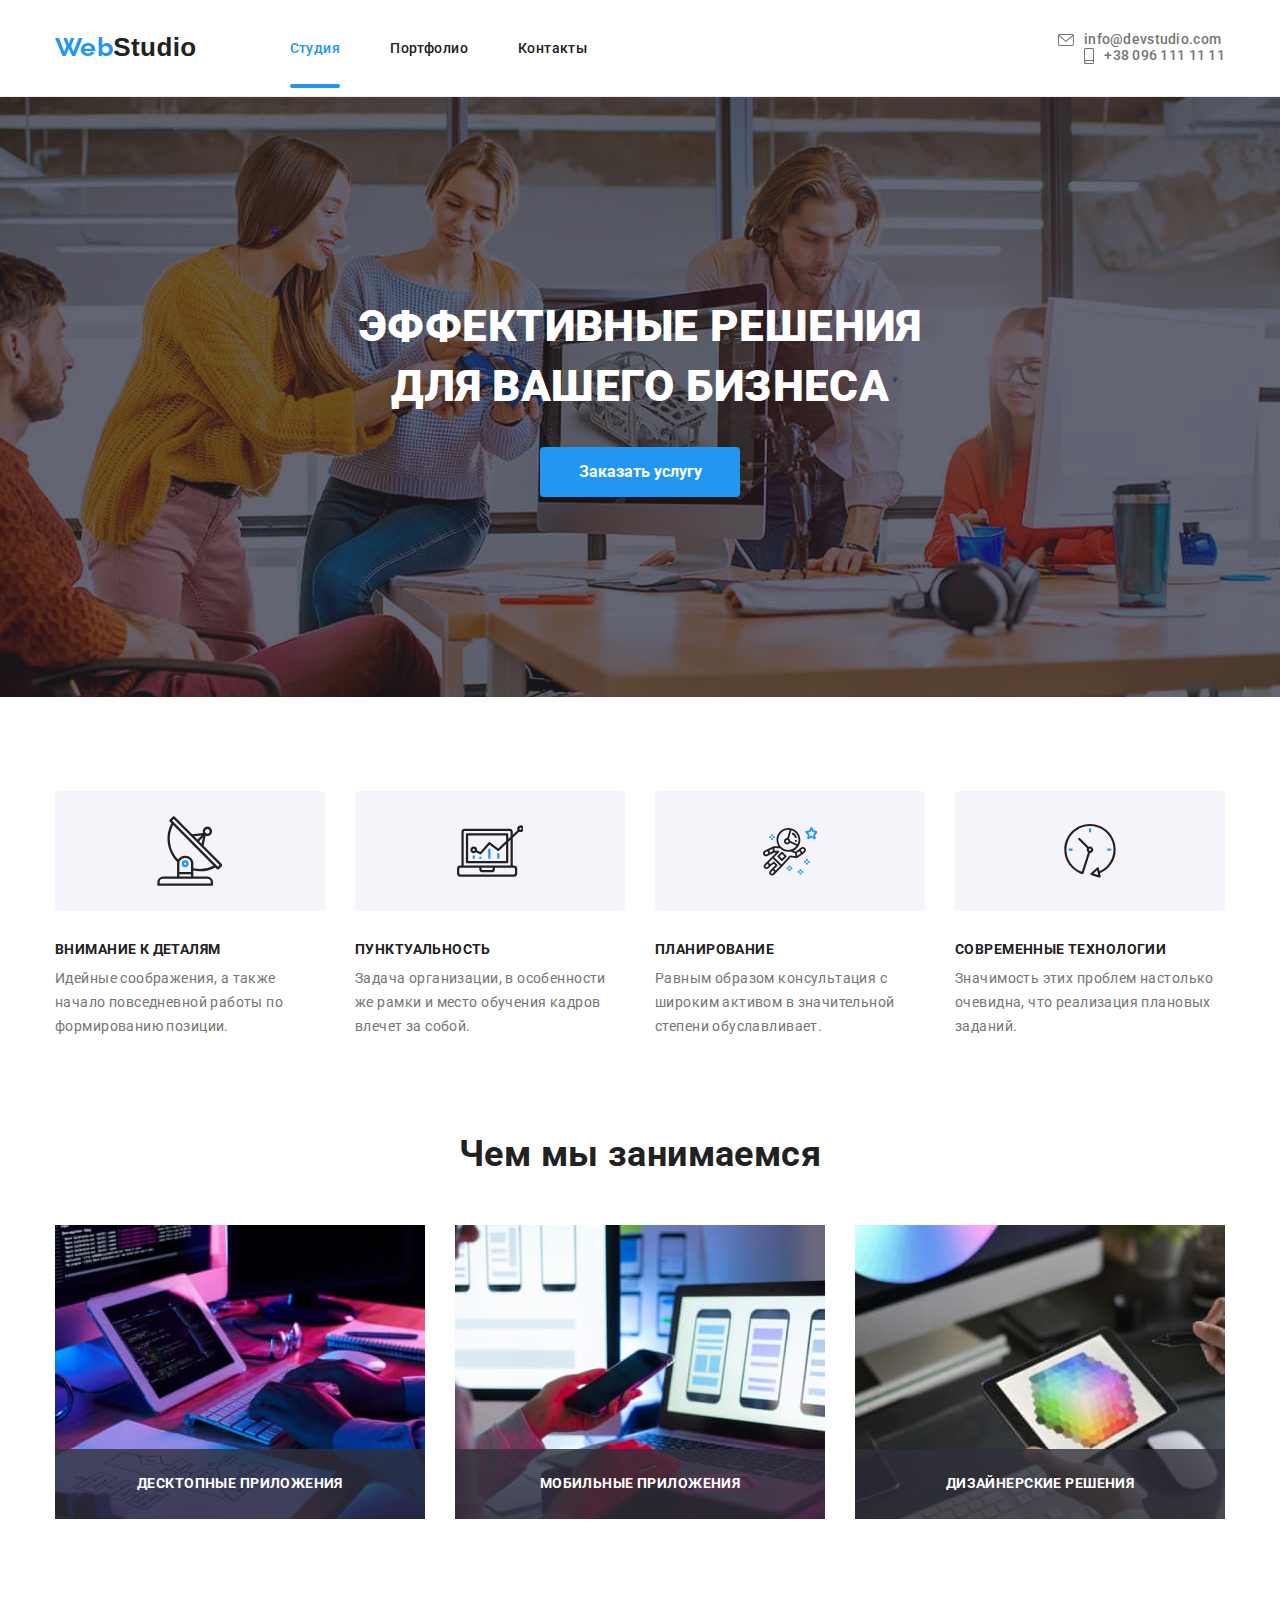
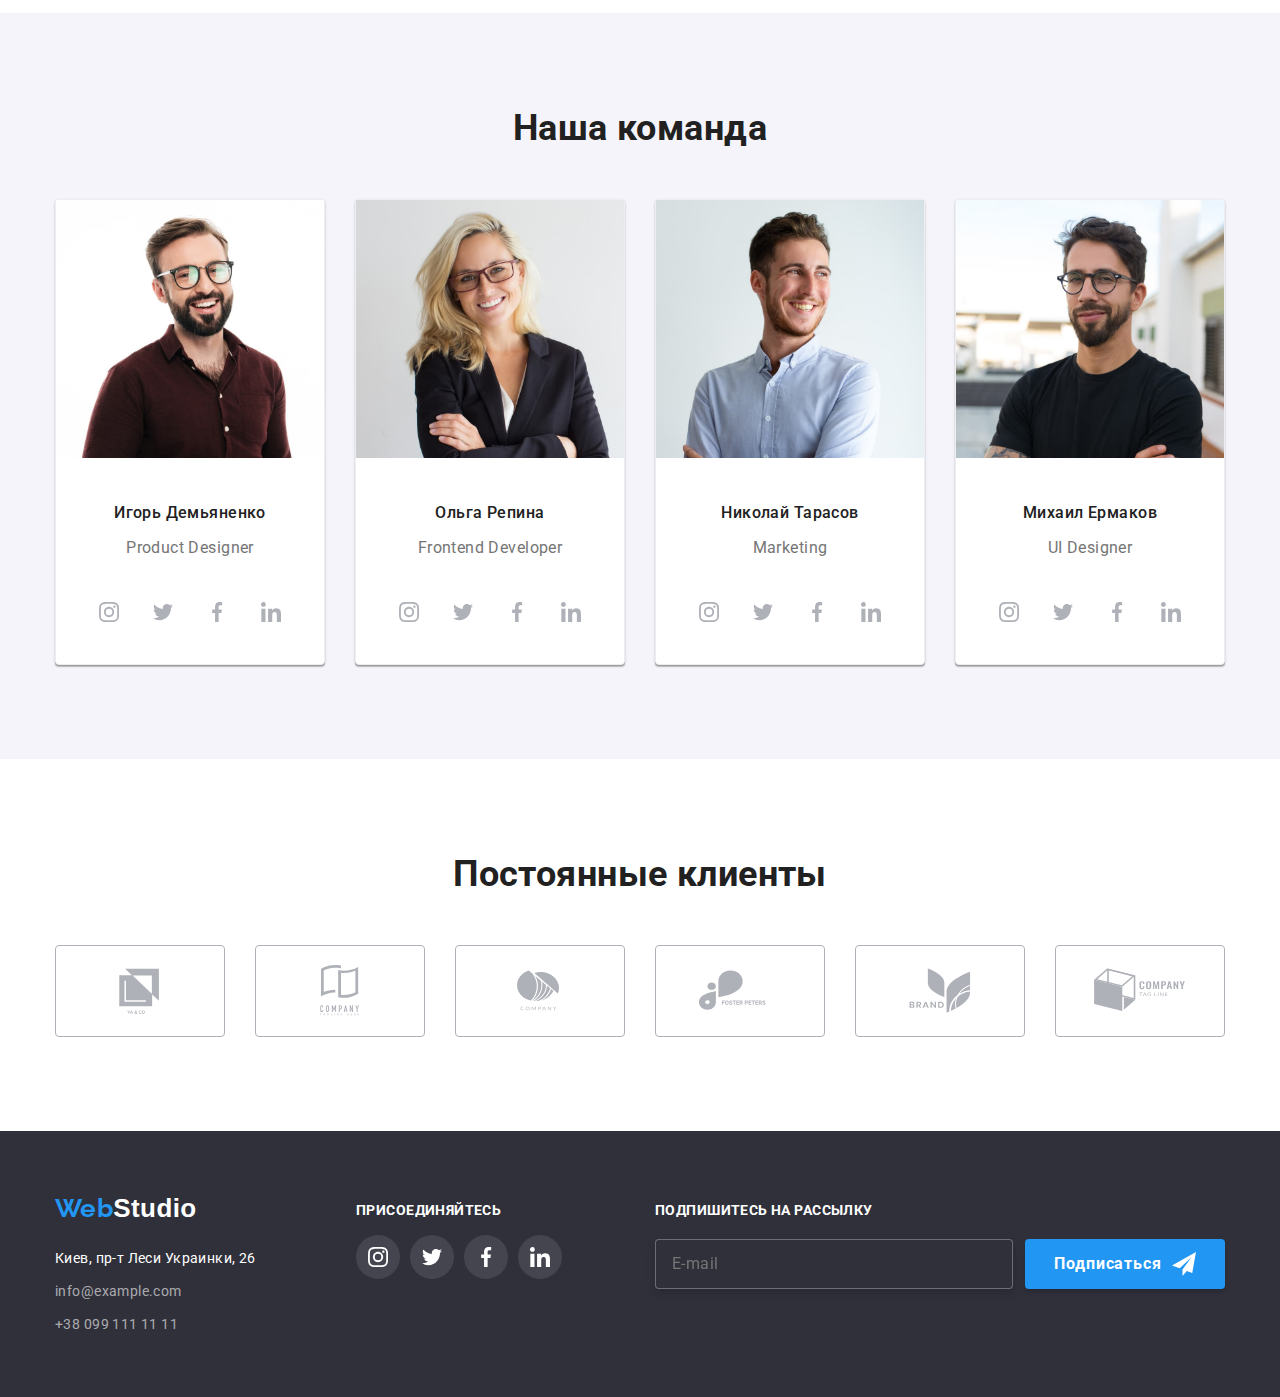
==== commit 10f759fb: "шапка для планшету" ====
--- a/index.html
+++ b/index.html
@@ -62,13 +62,13 @@
             <ul class="auth-nav list">
                 <li class="auth-nav__item link">
                     <a href="mainto:info@devstudio.com" class="auth-nav__link">
-                       <svg class="auth-nav__icon" width="16" height="12">
+                       <svg class="auth-nav__icon-mail" width="16" height="12">
                            <use href="./images/symbol-defs-2.svg#icon-mail"></use>
                        </svg>info@devstudio.com</a>
                 </li>
                 <li class="auth-nav__item link">
                     <a href="tel:+380961111111" class="auth-nav__link">
-                        <svg class="auth-nav__icon" width="10" height="16">
+                        <svg class="auth-nav__icon-tel" width="10" height="16">
                             <use href="./images/symbol-defs-2.svg#icon-smartphone"></use>
                         </svg>+38 096 111 11 11</a>
                 </li>
--- a/css/main.min.css
+++ b/css/main.min.css
@@ -1,2 +1,2 @@
-.container{padding-left:15px;padding-right:15px;margin-left:auto;margin-right:auto}@media screen and (max-width: 767px){.container{width:480px}}@media screen and (min-width: 768px){.container{width:768px}}@media screen and (min-width: 1200px){.container{width:1200px}}@media screen and (max-width: 767px){.section{padding-top:60px;padding-bottom:60px}.section:nth-child(2){padding-bottom:0px}}@media screen and (min-width: 1200px){.section{padding-top:94px;padding-bottom:94px}.section:nth-child(2){padding-bottom:0px}}body{background-color:#fff;color:#757575;font-family:Roboto, sans-serif;font-size:14px;line-height:1.71;font-weight:400;letter-spacing:0.42px}.body.modal-open{overflow:hidden}.list{padding:0px;margin:0px;list-style:none;font-style:normal}img{display:block;max-width:100%;height:auto}svg{display:block;max-width:100%;height:auto}@media screen and (max-width: 767px){.auth-nav.list{width:100%;display:none}}@media screen and (min-width: 768px){.auth-nav.list{display:none}}@media screen and (min-width: 1200px){.auth-nav.list{display:-webkit-box;display:-webkit-flex;display:-ms-flexbox;display:flex;margin-left:auto;padding-top:32px;padding-bottom:32px}}.auth-nav__link{display:-webkit-box;display:-webkit-flex;display:-ms-flexbox;display:flex;-webkit-box-align:center;-webkit-align-items:center;-ms-flex-align:center;align-items:center;-webkit-box-pack:center;-webkit-justify-content:center;-ms-flex-pack:center;justify-content:center;color:#757575;fill:#757575;text-decoration:none;cursor:pointer;font-size:14px;line-height:1.14;font-weight:500;font-style:normal;letter-spacing:0.02em;-webkit-transition:color 250ms cubic-bezier(0.4, 0, 0.2, 1);-o-transition:color 250ms cubic-bezier(0.4, 0, 0.2, 1);transition:color 250ms cubic-bezier(0.4, 0, 0.2, 1)}.auth-nav__link:hover,.auth-nav__link:focus{color:#2196f3;fill:#2196f3}.auth-nav__item+.auth-nav__item{margin-left:30px}.auth-nav__icon:first-child{margin-right:10px}.hero__button{display:inline-block;-webkit-border-radius:4px;border-radius:4px;padding:10px 32px;min-width:200px;border:0px solid transparent;color:#fff;background-color:#2196f3;cursor:pointer;font-family:inherit;font-size:16px;line-height:1.88;font-weight:700;text-align:center}@media screen and (max-width: 767px){.button-second{display:inline-block;-webkit-border-radius:4px;border-radius:4px;padding:6px 22px;border:0px solid transparent;color:#212121;background-color:#f5f4fa;cursor:pointer;font-family:inherit;font-size:16px;line-height:1.63;font-weight:500;-webkit-transition:color 250ms cubic-bezier(0.4, 0, 0.2, 1),background-color 250ms cubic-bezier(0.4, 0, 0.2, 1),-webkit-box-shadow 250ms cubic-bezier(0.4, 0, 0.2, 1);transition:color 250ms cubic-bezier(0.4, 0, 0.2, 1),background-color 250ms cubic-bezier(0.4, 0, 0.2, 1),-webkit-box-shadow 250ms cubic-bezier(0.4, 0, 0.2, 1);-o-transition:color 250ms cubic-bezier(0.4, 0, 0.2, 1),background-color 250ms cubic-bezier(0.4, 0, 0.2, 1),box-shadow 250ms cubic-bezier(0.4, 0, 0.2, 1);transition:color 250ms cubic-bezier(0.4, 0, 0.2, 1),background-color 250ms cubic-bezier(0.4, 0, 0.2, 1),box-shadow 250ms cubic-bezier(0.4, 0, 0.2, 1);transition:color 250ms cubic-bezier(0.4, 0, 0.2, 1),background-color 250ms cubic-bezier(0.4, 0, 0.2, 1),box-shadow 250ms cubic-bezier(0.4, 0, 0.2, 1),-webkit-box-shadow 250ms cubic-bezier(0.4, 0, 0.2, 1)}.button-second:hover,.button-second:focus{-webkit-box-shadow:0px 1px 1px rgba(0,0,0,0.12),0px 4px 4px rgba(0,0,0,0.06),1px 4px 6px rgba(0,0,0,0.16);box-shadow:0px 1px 1px rgba(0,0,0,0.12),0px 4px 4px rgba(0,0,0,0.06),1px 4px 6px rgba(0,0,0,0.16);color:#fff;background-color:#2196f3}}@media screen and (min-width: 1200px){.button-second{display:inline-block;-webkit-border-radius:4px;border-radius:4px;padding:6px 22px;border:0px solid transparent;color:#212121;background-color:#f5f4fa;cursor:pointer;font-family:inherit;font-size:16px;line-height:1.63;font-weight:500;text-align:center;-webkit-transition:color 250ms cubic-bezier(0.4, 0, 0.2, 1),background-color 250ms cubic-bezier(0.4, 0, 0.2, 1),-webkit-box-shadow 250ms cubic-bezier(0.4, 0, 0.2, 1);transition:color 250ms cubic-bezier(0.4, 0, 0.2, 1),background-color 250ms cubic-bezier(0.4, 0, 0.2, 1),-webkit-box-shadow 250ms cubic-bezier(0.4, 0, 0.2, 1);-o-transition:color 250ms cubic-bezier(0.4, 0, 0.2, 1),background-color 250ms cubic-bezier(0.4, 0, 0.2, 1),box-shadow 250ms cubic-bezier(0.4, 0, 0.2, 1);transition:color 250ms cubic-bezier(0.4, 0, 0.2, 1),background-color 250ms cubic-bezier(0.4, 0, 0.2, 1),box-shadow 250ms cubic-bezier(0.4, 0, 0.2, 1);transition:color 250ms cubic-bezier(0.4, 0, 0.2, 1),background-color 250ms cubic-bezier(0.4, 0, 0.2, 1),box-shadow 250ms cubic-bezier(0.4, 0, 0.2, 1),-webkit-box-shadow 250ms cubic-bezier(0.4, 0, 0.2, 1)}.button-second:hover,.button-second:focus{-webkit-box-shadow:0px 1px 1px rgba(0,0,0,0.12),0px 4px 4px rgba(0,0,0,0.06),1px 4px 6px rgba(0,0,0,0.16);box-shadow:0px 1px 1px rgba(0,0,0,0.12),0px 4px 4px rgba(0,0,0,0.06),1px 4px 6px rgba(0,0,0,0.16);color:#fff;background-color:#2196f3}}@media screen and (max-width: 767px){.button-subscribe{display:-webkit-box;display:-webkit-flex;display:-ms-flexbox;display:flex;-webkit-box-align:center;-webkit-align-items:center;-ms-flex-align:center;align-items:center;-webkit-box-pack:center;-webkit-justify-content:center;-ms-flex-pack:center;justify-content:center;width:200px;height:50px;border:0px;margin:0 auto;margin-top:20px;font-size:16px;line-height:1.88;font-weight:700;letter-spacing:0.06em;text-align:center;color:#fff;background:#2196f3;-webkit-box-shadow:0px 4px 4px rgba(0,0,0,0.15);box-shadow:0px 4px 4px rgba(0,0,0,0.15);-webkit-border-radius:4px;border-radius:4px}}@media screen and (min-width: 1200px){.button-subscribe{display:-webkit-box;display:-webkit-flex;display:-ms-flexbox;display:flex;-webkit-box-align:center;-webkit-align-items:center;-ms-flex-align:center;align-items:center;-webkit-box-pack:center;-webkit-justify-content:center;-ms-flex-pack:center;justify-content:center;width:200px;height:50px;border:0px;margin-left:12px;margin-top:20px;font-size:16px;line-height:1.88;font-weight:700;letter-spacing:0.06em;text-align:center;color:#fff;background:#2196f3;-webkit-box-shadow:0px 4px 4px rgba(0,0,0,0.15);box-shadow:0px 4px 4px rgba(0,0,0,0.15);-webkit-border-radius:4px;border-radius:4px}}.button-modal{display:-webkit-box;display:-webkit-flex;display:-ms-flexbox;display:flex;-webkit-box-align:center;-webkit-align-items:center;-ms-flex-align:center;align-items:center;-webkit-box-pack:center;-webkit-justify-content:center;-ms-flex-pack:center;justify-content:center;width:30px;height:30px;position:absolute;top:8px;right:8px;padding:6px;-webkit-border-radius:50%;border-radius:50%;content:' ';border:1px solid rgba(0,0,0,0.1);background-color:#fff;fill:#212121;cursor:pointer;-webkit-transition:background-color 250ms cubic-bezier(0.4, 0, 0.2, 1);-o-transition:background-color 250ms cubic-bezier(0.4, 0, 0.2, 1);transition:background-color 250ms cubic-bezier(0.4, 0, 0.2, 1)}.button-modal:hover{fill:#2196f3}.button-submit{display:block;width:200px;height:50px;margin:0 auto;padding:10px 55px;color:#fff;background-color:#2196f3;font-size:16px;line-height:1.88;font-weight:700;border:0px;-webkit-box-shadow:0px 4px 4px rgba(0,0,0,0.15);box-shadow:0px 4px 4px rgba(0,0,0,0.15);-webkit-border-radius:4px;border-radius:4px;-webkit-box-align:center;-webkit-align-items:center;-ms-flex-align:center;align-items:center;text-align:center}@media screen and (max-width: 767px){.menu-button{display:block;fill:#000;cursor:pointer;border:none;background-color:#fff;padding:0;margin:0;z-index:2}.menu-button:hover,.menu-button:focus{fill:#2196f3}}@media screen and (min-width: 768px){.menu-button{display:none}}@media screen and (min-width: 1200px){.menu-button{display:none}}@media screen and (max-width: 767px){.menu-button .menu-button__icon-menu{display:none}}@media screen and (min-width: 768px){.menu-button .menu-button__icon-menu{display:none}}@media screen and (min-width: 1200px){.menu-button .menu-button__icon-menu{display:none}}@media screen and (max-width: 767px){.menu-button .menu-button__icon-closemenu{display:block}}@media screen and (min-width: 768px){.menu-button .menu-button__icon-closemenu{display:none}}@media screen and (min-width: 1200px){.menu-button .menu-button__icon-closemenu{display:none}}@media screen and (max-width: 767px){.menu-button.is-open .menu-button__icon-menu{display:block}}@media screen and (min-width: 768px){.menu-button.is-open .menu-button__icon-menu{display:none}}@media screen and (min-width: 1200px){.menu-button.is-open .menu-button__icon-menu{display:none}}@media screen and (max-width: 767px){.menu-button.is-open .menu-button__icon-closemenu{display:none}}@media screen and (min-width: 768px){.menu-button.is-open .menu-button__icon-closemenu{display:none}}@media screen and (min-width: 1200px){.menu-button.is-open .menu-button__icon-closemenu{display:none}}@media screen and (max-width: 767px){.section-cliens__item{-webkit-flex-basis:-webkit-calc(480px / 3 - 30px);-ms-flex-preferred-size:calc(480px / 3 - 30px);flex-basis:calc(480px / 3 - 30px);margin-left:30px;margin-top:30px}}@media screen and (min-width: 1200px){.section-cliens__item+.section-cliens__item{margin-left:30px}}@media screen and (max-width: 767px){.section-cliens{display:-webkit-box;display:-webkit-flex;display:-ms-flexbox;display:flex;-webkit-flex-wrap:wrap;-ms-flex-wrap:wrap;flex-wrap:wrap;margin-left:-webkit-calc(-1 * 30px);margin-left:calc(-1 * 30px);margin-top:-webkit-calc(-1 * 30px);margin-top:calc(-1 * 30px)}}@media screen and (min-width: 1200px){.section-cliens{display:-webkit-box;display:-webkit-flex;display:-ms-flexbox;display:flex;-webkit-box-align:center;-webkit-align-items:center;-ms-flex-align:center;align-items:center;-webkit-box-pack:center;-webkit-justify-content:center;-ms-flex-pack:center;justify-content:center}}@media screen and (max-width: 767px){.cliens{display:-webkit-box;display:-webkit-flex;display:-ms-flexbox;display:flex;padding:16px 52px;width:210px;height:92px;-webkit-border-radius:4px;border-radius:4px;border:1px solid #afb1b8;fill:#afb1b8;cursor:pointer;-webkit-transition:fill 250ms cubic-bezier(0.4, 0, 0.2, 1),border 250ms cubic-bezier(0.4, 0, 0.2, 1);-o-transition:fill 250ms cubic-bezier(0.4, 0, 0.2, 1),border 250ms cubic-bezier(0.4, 0, 0.2, 1);transition:fill 250ms cubic-bezier(0.4, 0, 0.2, 1),border 250ms cubic-bezier(0.4, 0, 0.2, 1)}.cliens:hover,.cliens:focus{fill:#2196f3;border:1px solid #2196f3}}@media screen and (min-width: 1200px){.cliens{display:-webkit-box;display:-webkit-flex;display:-ms-flexbox;display:flex;padding:16px 32px;width:170px;height:92px;-webkit-border-radius:4px;border-radius:4px;border:1px solid #afb1b8;fill:#afb1b8;cursor:pointer;-webkit-transition:fill 250ms cubic-bezier(0.4, 0, 0.2, 1),border 250ms cubic-bezier(0.4, 0, 0.2, 1);-o-transition:fill 250ms cubic-bezier(0.4, 0, 0.2, 1),border 250ms cubic-bezier(0.4, 0, 0.2, 1);transition:fill 250ms cubic-bezier(0.4, 0, 0.2, 1),border 250ms cubic-bezier(0.4, 0, 0.2, 1)}.cliens:hover,.cliens:focus{fill:#2196f3;border:1px solid #2196f3}}@media screen and (max-width: 767px){.hero{width:100%;height:400px;margin-left:auto;margin-right:auto;text-align:center;padding-top:118px;padding-bottom:118px;background-color:#2f303a;background-image:-webkit-gradient(linear, left top, right top, from(rgba(47,48,58,0.4)), to(rgba(47,48,58,0.4))),url(../images/Imghero.jpg);background-image:-webkit-linear-gradient(left, rgba(47,48,58,0.4), rgba(47,48,58,0.4)),url(../images/Imghero.jpg);background-image:-o-linear-gradient(left, rgba(47,48,58,0.4), rgba(47,48,58,0.4)),url(../images/Imghero.jpg);background-image:linear-gradient(to right, rgba(47,48,58,0.4), rgba(47,48,58,0.4)),url(../images/Imghero.jpg);background-repeat:no-repeat;-webkit-background-size:cover;background-size:cover;background-position:center}}@media screen and (min-width: 1200px){.hero{max-width:1600px;height:600px;margin-left:auto;margin-right:auto;text-align:center;padding-top:200px;padding-bottom:200px;background-color:#2f303a;background-image:-webkit-gradient(linear, left top, right top, from(rgba(47,48,58,0.4)), to(rgba(47,48,58,0.4))),url(../images/Imghero.jpg);background-image:-webkit-linear-gradient(left, rgba(47,48,58,0.4), rgba(47,48,58,0.4)),url(../images/Imghero.jpg);background-image:-o-linear-gradient(left, rgba(47,48,58,0.4), rgba(47,48,58,0.4)),url(../images/Imghero.jpg);background-image:linear-gradient(to right, rgba(47,48,58,0.4), rgba(47,48,58,0.4)),url(../images/Imghero.jpg);background-repeat:no-repeat;-webkit-background-size:cover;background-size:cover;background-position:center}}@media screen and (max-width: 767px){.hero__title{margin-top:0px;margin-bottom:30px;color:#fff;font-size:26px;line-height:1.62;font-weight:900}}@media screen and (min-width: 1200px){.hero__title{margin-top:0px;margin-bottom:30px;color:#fff;font-size:44px;line-height:1.36;font-weight:900}}@media screen and (max-width: 767px){.hero{width:100%}}@media screen and (min-width: 768px){.hero{width:100%}}@media screen and (min-width: 1200px){.hero{width:100%}}.icon,.icon-footer{display:-webkit-box;display:-webkit-flex;display:-ms-flexbox;display:flex;-webkit-box-align:center;-webkit-align-items:center;-ms-flex-align:center;align-items:center;-webkit-box-pack:center;-webkit-justify-content:center;-ms-flex-pack:center;justify-content:center}.icon__contact{display:-webkit-box;display:-webkit-flex;display:-ms-flexbox;display:flex;width:44px;height:44px;margin-top:16px;padding:12px;border:none;-webkit-border-radius:50%;border-radius:50%;fill:#afb1b8;background-color:#fff;cursor:pointer;-webkit-transition:fill 250ms cubic-bezier(0.4, 0, 0.2, 1),background-color 250ms cubic-bezier(0.4, 0, 0.2, 1);-o-transition:fill 250ms cubic-bezier(0.4, 0, 0.2, 1),background-color 250ms cubic-bezier(0.4, 0, 0.2, 1);transition:fill 250ms cubic-bezier(0.4, 0, 0.2, 1),background-color 250ms cubic-bezier(0.4, 0, 0.2, 1)}.icon__contact:hover,.icon__contact:focus{fill:#fff;background-color:#2196f3}.icon__item+.icon__item{margin-left:10px}@media screen and (max-width: 767px){.icon__contact-footer{display:-webkit-box;display:-webkit-flex;display:-ms-flexbox;display:flex;width:44px;height:44px;margin-top:20px;padding:12px;border:none;-webkit-border-radius:50%;border-radius:50%;letter-spacing:0,03em;cursor:pointer;fill:#fff;background-color:rgba(255,255,255,0.1);-webkit-transition:fill 250ms cubic-bezier(0.4, 0, 0.2, 1),background-color 250ms cubic-bezier(0.4, 0, 0.2, 1);-o-transition:fill 250ms cubic-bezier(0.4, 0, 0.2, 1),background-color 250ms cubic-bezier(0.4, 0, 0.2, 1);transition:fill 250ms cubic-bezier(0.4, 0, 0.2, 1),background-color 250ms cubic-bezier(0.4, 0, 0.2, 1)}.icon__contact-footer:hover,.icon__contact-footer:focus{fill:#fff;background:#2196f3}}@media screen and (min-width: 1200px){.icon__contact-footer{display:-webkit-box;display:-webkit-flex;display:-ms-flexbox;display:flex;width:44px;height:44px;margin-top:16px;padding:12px;border:none;-webkit-border-radius:50%;border-radius:50%;cursor:pointer;fill:#fff;background-color:rgba(255,255,255,0.1);-webkit-transition:fill 250ms cubic-bezier(0.4, 0, 0.2, 1),background-color 250ms cubic-bezier(0.4, 0, 0.2, 1);-o-transition:fill 250ms cubic-bezier(0.4, 0, 0.2, 1),background-color 250ms cubic-bezier(0.4, 0, 0.2, 1);transition:fill 250ms cubic-bezier(0.4, 0, 0.2, 1),background-color 250ms cubic-bezier(0.4, 0, 0.2, 1)}.icon__contact-footer:hover,.icon__contact-footer:focus{fill:#fff;background:#2196f3}}@media screen and (max-width: 767px){.logo{font-size:24px;line-height:1.17;font-weight:700;color:#2196f3;text-decoration:none;font-family:Raleway, sans-serif}}@media screen and (min-width: 1200px){.logo{color:#2196f3;text-decoration:none;font-family:Raleway, sans-serif;font-size:26px;line-height:1.17;font-weight:700}}@media screen and (max-width: 767px){.logo__item{color:#212121;font-family:Oleo Script, sans-serif;font-size:24px;line-height:1.17;font-weight:700}}@media screen and (min-width: 1200px){.logo__item{color:#212121;font-family:Oleo Script, sans-serif;font-size:26px;line-height:1.38;font-weight:700}}@media screen and (max-width: 767px){.logo__items{color:#fff;font-family:Oleo Script, sans-serif;font-size:24px;line-height:1.17;font-weight:700}}@media screen and (min-width: 1200px){.logo__items{color:#fff;font-family:Oleo Script, sans-serif;font-size:26px;line-height:1.38;font-weight:700}}@media screen and (max-width: 767px){.menu-container{display:none;position:absolute;top:0;left:0;width:100vw;background-color:#fff;-webkit-box-shadow:0px 4px 8px rgba(0,0,0,0.04),0px 2px 4px rgba(0,0,0,0.08),0px 1px 3px rgba(0,0,0,0.16);box-shadow:0px 4px 8px rgba(0,0,0,0.04),0px 2px 4px rgba(0,0,0,0.08),0px 1px 3px rgba(0,0,0,0.16);height:100vh;z-index:1}}.menu-container.is-open{display:block;overflow-y:scroll}@media screen and (min-width: 768px){.menu-container{display:-webkit-box;display:-webkit-flex;display:-ms-flexbox;display:flex;-webkit-box-pack:justify;-webkit-justify-content:space-between;-ms-flex-pack:justify;justify-content:space-between}}@media screen and (max-width: 767px){.navigation{margin:40px 48px}}@media screen and (min-width: 768px){.navigation{display:none}}@media screen and (min-width: 1200px){.navigation{display:none}}.menu__item:nth-child(-n+2){margin-bottom:32px}.contacts{margin-top:302px}.menu__link{font-size:40px;line-height:1.18;font-weight:500;letter-spacing:0.02em;text-decoration:none;cursor:pointer;color:#212121}.menu__link:hover,.menu__link:focus{color:#2196f3}.menu__link.current{color:#2196f3}.menu-contacts__link-tel{font-size:34px;line-height:1.18;font-weight:500;letter-spacing:0.02em;text-decoration:none;cursor:pointer;color:#2196f3;margin-bottom:32px;display:block}.menu-contacts__link-mail{font-size:24px;line-height:1.17;font-weight:500;letter-spacing:0.02em;text-decoration:none;cursor:pointer;color:#757575;padding:0}.menu-network{display:-webkit-box;display:-webkit-flex;display:-ms-flexbox;display:flex;margin-top:64px}.menu-network__link{display:-webkit-box;display:-webkit-flex;display:-ms-flexbox;display:flex;text-decoration:none;cursor:pointer;font-size:18px;line-height:1.22;font-weight:500;color:#2196f3;margin-right:10px}.menu-network__item:not(:last-child) ::after{content:'';display:-webkit-inline-box;display:-webkit-inline-flex;display:-ms-inline-flexbox;display:inline-flex;width:1px;height:22px;margin:0;overflow:hidden;margin-left:10px;border-right:1px solid #21212133}@media screen and (max-width: 767px){.backdrop{position:fixed;top:0;left:0;width:100%;height:100%;background-color:#00000033;overflow-y:scroll;padding:93px 15px 94px 15px}}@media screen and (min-width: 768px){.backdrop{overflow-y:scroll;padding:208px 159px 207px 159px;position:fixed;top:0;left:0;width:100%;height:100%;background-color:#00000033}}@media screen and (min-width: 1200px){.backdrop{position:fixed;top:0;left:0;width:100%;height:100%;padding:8px;background-color:#00000033}}.backdrop.is-hidden{opacity:0;pointer-events:none;visibility:hidden}.backdrop.is-hidden .modal{-webkit-transform:scale(1.1) translate(-50%, -50%);-ms-transform:scale(1.1) translate(-50%, -50%);transform:scale(1.1) translate(-50%, -50%)}.modal{display:block;padding:40px;background-color:#fff;-webkit-box-shadow:0px 1px 3px rgba(0,0,0,0.12),0px 1px 1px rgba(0,0,0,0.14),0px 2px 1px rgba(0,0,0,0.2);box-shadow:0px 1px 3px rgba(0,0,0,0.12),0px 1px 1px rgba(0,0,0,0.14),0px 2px 1px rgba(0,0,0,0.2);-webkit-border-radius:4px;border-radius:4px;position:absolute;top:50%;left:50%;-webkit-transform:scale(1) translate(-50%, -50%);-ms-transform:scale(1) translate(-50%, -50%);transform:scale(1) translate(-50%, -50%);-webkit-transition:scale 250ms cubic-bezier(0.4, 0, 0.2, 1),translate 250ms cubic-bezier(0.4, 0, 0.2, 1),opacity 250ms cubic-bezier(0.4, 0, 0.2, 1);-o-transition:scale 250ms cubic-bezier(0.4, 0, 0.2, 1),translate 250ms cubic-bezier(0.4, 0, 0.2, 1),opacity 250ms cubic-bezier(0.4, 0, 0.2, 1);transition:scale 250ms cubic-bezier(0.4, 0, 0.2, 1),translate 250ms cubic-bezier(0.4, 0, 0.2, 1),opacity 250ms cubic-bezier(0.4, 0, 0.2, 1)}@media screen and (max-width: 767px){.modal{width:450px;height:609px}}@media screen and (min-width: 768px){.modal{width:450px;height:609px}}@media screen and (min-width: 1200px){.modal{font-size:14px;line-height:1.71;font-weight:400;width:528px;height:581px}}.modal__text{text-align:center;letter-spacing:0.03em;color:#212121;margin-bottom:12px;margin-top:0}@media screen and (max-width: 767px){.modal__text{font-size:20px;line-height:1.5;font-weight:700}}@media screen and (min-width: 768px){.modal__text{font-size:20px;line-height:1.5;font-weight:700}}@media screen and (min-width: 1200px){.modal__text{font-size:20px;line-height:1.15;font-weight:700}}.form-field{display:-webkit-box;display:-webkit-flex;display:-ms-flexbox;display:flex;-webkit-box-orient:vertical;-webkit-box-direction:normal;-webkit-flex-direction:column;-ms-flex-direction:column;flex-direction:column;padding:0;margin-bottom:10px}.form-field__label{position:relative;font-family:inherit;font-size:12px;line-height:1.17;font-weight:400;letter-spacing:0.01em}.form-field__input{font-family:inherit;color:#757575;letter-spacing:0.01em;background:#fff;border:1px solid rgba(33,33,33,0.2);-webkit-border-radius:4px;border-radius:4px;padding:0 10px 0 42px;margin-top:4px;width:100%;height:40px;-webkit-transition:border 250ms cubic-bezier(0.4, 0, 0.2, 1);-o-transition:border 250ms cubic-bezier(0.4, 0, 0.2, 1);transition:border 250ms cubic-bezier(0.4, 0, 0.2, 1)}.form-field__input:focus{border:1px solid #2196f3;outline:none}.form-field__input:focus+.form-field__icon{fill:#2196f3}.form-field__icon{display:block;position:absolute;top:50%;left:12px;fill:#212121;display:block;-webkit-transition:fill 250ms cubic-bezier(0.4, 0, 0.2, 1);-o-transition:fill 250ms cubic-bezier(0.4, 0, 0.2, 1);transition:fill 250ms cubic-bezier(0.4, 0, 0.2, 1)}.form-field__feedback{display:block;font-family:inherit;letter-spacing:0.01em;background:#fff;border:1px solid rgba(33,33,33,0.2);-webkit-border-radius:4px;border-radius:4px;padding:12px 16px;margin-top:4px;width:100%;height:120px;resize:none}.form-field__feedback:focus{border:1px solid var(--accent-color)}.form-field__feedback::-webkit-input-placeholder{color:#75757580}.form-field__feedback:-ms-input-placeholder{color:#75757580}.form-field__feedback::-ms-input-placeholder{color:#75757580}.form-field__feedback::placeholder{color:#75757580}.form-field__label-check{display:-webkit-box;display:-webkit-flex;display:-ms-flexbox;display:flex;-webkit-box-align:center;-webkit-align-items:center;-ms-flex-align:center;align-items:center;font-family:inherit;letter-spacing:0.03em;color:#757575;margin-top:20px;margin-bottom:30px}@media screen and (max-width: 767px){.form-field__label-check{font-size:12px;line-height:1.17;font-weight:400;padding-left:24px}}@media screen and (min-width: 768px){.form-field__label-check{font-size:12px;line-height:1.17;font-weight:400;padding-left:24px}}@media screen and (min-width: 1200px){.form-field__label-check{font-size:14px;line-height:1.71;font-weight:400;padding-left:36px}}.form-field__check-contract{color:#2196f3}.form-field__input-check{display:block;position:absolute;width:1px;height:1px;margin:-1px;padding:0;border:0;clip:rect(0 0 0 0);overflow:hidden}.form-field__icon-box{display:inline-block;position:absolute;margin-left:-24px;width:16px;height:15px}.form-field__input-check:checked+.form-field__icon-box{background-image:url("../images/icon-check.svg");-webkit-background-size:contain;background-size:contain;background-position:center;background-repeat:no-repeat;-webkit-background-origin:border-box;background-origin:border-box;border-color:#2196f3;background-color:#2196f3;outline:1px solid #2196f3;fill:#2196f3}.form-field__input-check:checked+.form-field__icon-box:focus+.form-field__icon-box{outline:1px solid var(--accent-color)}@media screen and (max-width: 767px){.section-button__item:nth-child(-n+3){margin-bottom:15px}}@media screen and (min-width: 1200px){.portfolio-work{display:-webkit-box;display:-webkit-flex;display:-ms-flexbox;display:flex;-webkit-flex-wrap:wrap;-ms-flex-wrap:wrap;flex-wrap:wrap;margin-left:-webkit-calc(-1 * 30px);margin-left:calc(-1 * 30px);margin-top:-webkit-calc(-1 * 30px);margin-top:calc(-1 * 30px)}}.portfolio-work>.portfolio-work__item{-webkit-flex-basis:-webkit-calc(1200px / 3 - 30px);-ms-flex-preferred-size:calc(1200px / 3 - 30px);flex-basis:calc(1200px / 3 - 30px);margin-left:30px;margin-top:30px}.portfolio__title{display:block;-webkit-box-align:center;-webkit-align-items:center;-ms-flex-align:center;align-items:center;width:100%;height:100%;margin:0;padding-top:63px;padding-bottom:63px;padding-left:24px;padding-right:24px;color:#fff;background-color:#2196f3e5;font-size:18px;line-height:1.56;font-weight:400;letter-spacing:0.03em;position:absolute;bottom:0;left:0;-webkit-transform:translateY(100%);-ms-transform:translateY(100%);transform:translateY(100%);-webkit-transition:-webkit-transform 250ms cubic-bezier(0.4, 0, 0.2, 1);transition:-webkit-transform 250ms cubic-bezier(0.4, 0, 0.2, 1);-o-transition:transform 250ms cubic-bezier(0.4, 0, 0.2, 1);transition:transform 250ms cubic-bezier(0.4, 0, 0.2, 1);transition:transform 250ms cubic-bezier(0.4, 0, 0.2, 1), -webkit-transform 250ms cubic-bezier(0.4, 0, 0.2, 1)}.overlay{position:relative;overflow:hidden}.portfolio-work__item:hover .portfolio__title{-webkit-transform:translateY(0);-ms-transform:translateY(0);transform:translateY(0)}.card-content__title{margin-bottom:4px;margin-top:0px;color:#212121;font-size:18px;line-height:2;font-weight:700}.card-content__text{margin-top:0px;margin-bottom:0px;color:#757575;font-size:16px;line-height:1.88;font-weight:400;font-size:16px;line-height:1.88}.portfolio{text-decoration:none;display:block;max-width:100%;height:auto;border:1px solid #eee;-webkit-transition:-webkit-box-shadow 250ms cubic-bezier(0.4, 0, 0.2, 1);transition:-webkit-box-shadow 250ms cubic-bezier(0.4, 0, 0.2, 1);-o-transition:box-shadow 250ms cubic-bezier(0.4, 0, 0.2, 1);transition:box-shadow 250ms cubic-bezier(0.4, 0, 0.2, 1);transition:box-shadow 250ms cubic-bezier(0.4, 0, 0.2, 1), -webkit-box-shadow 250ms cubic-bezier(0.4, 0, 0.2, 1)}.portfolio-work__item:hover{-webkit-box-shadow:0px 1px 1px rgba(0,0,0,0.12),0px 4px 4px rgba(0,0,0,0.06),1px 4px 6px rgba(0,0,0,0.16);box-shadow:0px 1px 1px rgba(0,0,0,0.12),0px 4px 4px rgba(0,0,0,0.06),1px 4px 6px rgba(0,0,0,0.16)}.card-content{padding:20px 24px}@media screen and (max-width: 767px){.section__title{margin-top:0px;margin-bottom:30px;color:#212121;font-size:28px;line-height:1.17;font-weight:700;text-align:center}}@media screen and (min-width: 1200px){.section__title{margin-top:0px;margin-bottom:50px;color:#212121;font-size:36px;line-height:1.17;font-weight:700;text-align:center}}@media screen and (max-width: 767px){.doing{display:none}}.section-feature__title{margin-top:0px;margin-bottom:10px;color:#212121;font-size:14px;line-height:1.17;font-weight:700}@media screen and (max-width: 767px){.section-feature__title{text-align:center}}@media screen and (max-width: 767px){.section-feature__text{max-width:450px}}@media screen and (min-width: 1200px){.section-feature__text{margin-top:0px;margin-bottom:0px}}@media screen and (max-width: 767px){.section-feature{display:block;width:450px}}@media screen and (min-width: 1200px){.section-feature{display:-webkit-box;display:-webkit-flex;display:-ms-flexbox;display:flex}}@media screen and (max-width: 767px){.section-feature__item{display:block;width:450px}}@media screen and (min-width: 1200px){.section-feature__item{display:block}}@media screen and (min-width: 1200px){.section-feature__item+.section-feature__item{margin-left:30px}}@media screen and (max-width: 767px){.item-feature{display:-webkit-box;display:-webkit-flex;display:-ms-flexbox;display:flex;-webkit-box-align:center;-webkit-align-items:center;-ms-flex-align:center;align-items:center;-webkit-box-pack:center;-webkit-justify-content:center;-ms-flex-pack:center;justify-content:center;margin-bottom:30px;height:120px;width:450px;-webkit-border-radius:4px;border-radius:4px;background-color:#f5f4fa;fill:#212121}}@media screen and (min-width: 1200px){.item-feature{display:-webkit-box;display:-webkit-flex;display:-ms-flexbox;display:flex;-webkit-box-align:center;-webkit-align-items:center;-ms-flex-align:center;align-items:center;-webkit-box-pack:center;-webkit-justify-content:center;-ms-flex-pack:center;justify-content:center;margin-bottom:30px;height:120px;width:270px;-webkit-border-radius:4px;border-radius:4px;background-color:#f5f4fa;fill:#212121}}@media screen and (max-width: 767px){.section-works{display:none}}@media screen and (min-width: 1200px){.section-works{display:-webkit-box;display:-webkit-flex;display:-ms-flexbox;display:flex}}@media screen and (min-width: 1200px){.section-works__item+.section-works__item{margin-left:30px}}@media screen and (max-width: 767px){.section-works__text{display:none}}@media screen and (min-width: 1200px){.section-works__text{display:block;-webkit-box-align:center;-webkit-align-items:center;-ms-flex-align:center;align-items:center;width:370px;height:70px;margin:0;padding-top:27px;padding-bottom:27px;color:#fff;background-color:#2f303acc;font-size:14px;line-height:1.14;font-weight:700;text-align:center;letter-spacing:0.03em;text-transform:uppercase;position:absolute;left:0;bottom:0}}@media screen and (max-width: 767px){.section-works__label{display:none}}@media screen and (min-width: 1200px){.section-works__label{display:-webkit-box;display:-webkit-flex;display:-ms-flexbox;display:flex;position:relative}}@media screen and (max-width: 767px){.section-team{display:block;text-align:center}}@media screen and (min-width: 1200px){.section-team{width:100%;display:-webkit-box;display:-webkit-flex;display:-ms-flexbox;display:flex;text-align:center}}@media screen and (max-width: 767px){.section-team>.section-team__item{margin-bottom:30px;-webkit-box-align:center;-webkit-align-items:center;-ms-flex-align:center;align-items:center;background-color:#fff;-webkit-box-shadow:0px 1px 3px rgba(0,0,0,0.12),0px 1px 1px rgba(0,0,0,0.14),0px 2px 1px rgba(0,0,0,0.2);box-shadow:0px 1px 3px rgba(0,0,0,0.12),0px 1px 1px rgba(0,0,0,0.14),0px 2px 1px rgba(0,0,0,0.2);-webkit-border-radius:4px;border-radius:4px;border:1px solid #eee}}@media screen and (min-width: 1200px){.section-team>.section-team__item{background-color:#fff;-webkit-box-shadow:0px 1px 3px rgba(0,0,0,0.12),0px 1px 1px rgba(0,0,0,0.14),0px 2px 1px rgba(0,0,0,0.2);box-shadow:0px 1px 3px rgba(0,0,0,0.12),0px 1px 1px rgba(0,0,0,0.14),0px 2px 1px rgba(0,0,0,0.2);-webkit-border-radius:4px;border-radius:4px;border:1px solid #eee}}@media screen and (min-width: 1200px){.section-team__item+.section-team__item{margin-left:30px}}@media screen and (max-width: 767px){.section-team img{width:450px}}.card-box{padding-top:30px;padding-bottom:30px}.card-box__title{color:#212121;font-size:16px;line-height:1.17;font-weight:500}.card-box__text{color:#757575;font-size:16px;line-height:1.17;font-weight:400}@media screen and (max-width: 767px){.section-button{margin-bottom:40px;display:-webkit-box;display:-webkit-flex;display:-ms-flexbox;display:flex;margin-top:60px}}@media screen and (min-width: 1200px){.section-button{display:-webkit-box;display:-webkit-flex;display:-ms-flexbox;display:flex;-webkit-box-pack:center;-webkit-justify-content:center;-ms-flex-pack:center;justify-content:center;margin-bottom:50px}}.section-button__item+.section-button__item{margin-left:8px}.ours-team{margin-left:auto;margin-right:auto;text-align:center;background-color:#f5f4fa}@media screen and (max-width: 767px){.site-nav.list{width:100%;display:none}}@media screen and (min-width: 768px){.site-nav.list{display:-webkit-box;display:-webkit-flex;display:-ms-flexbox;display:flex;-webkit-box-align:center;-webkit-align-items:center;-ms-flex-align:center;align-items:center;margin-left:93px}}@media screen and (min-width: 1200px){.site-nav.list{display:-webkit-box;display:-webkit-flex;display:-ms-flexbox;display:flex;-webkit-box-align:center;-webkit-align-items:center;-ms-flex-align:center;align-items:center;margin-left:93px}}@media screen and (min-width: 1200px){.site-nav__item+.site-nav__item{margin-left:50px}}@media screen and (min-width: 1200px){.site-nav__link{display:-webkit-box;display:-webkit-flex;display:-ms-flexbox;display:flex;padding-top:32px;padding-bottom:32px;color:#212121;text-decoration:none;font-size:14px;line-height:1.17;font-weight:500;position:relative;-webkit-transition:color 250ms cubic-bezier(0.4, 0, 0.2, 1);-o-transition:color 250ms cubic-bezier(0.4, 0, 0.2, 1);transition:color 250ms cubic-bezier(0.4, 0, 0.2, 1)}.site-nav__link:hover,.site-nav__link:focus{color:#2196f3}}@media screen and (min-width: 1200px){.site-nav__link.current{color:#2196f3}.site-nav__link.current::after{display:inline-block;content:'';width:100%;height:4px;border-bottom:solid 4px #2196f3;-webkit-border-radius:2px;border-radius:2px;position:absolute;bottom:0;right:0}}@media screen and (max-width: 767px){.footer{height:603px;border:#2f303a;background-color:#2f303a;color:#fff;text-decoration:none;padding-top:60px;padding-bottom:60px;-webkit-box-pack:center;-webkit-justify-content:center;-ms-flex-pack:center;justify-content:center}}@media screen and (min-width: 1200px){.footer{border:#2f303a;background-color:#2f303a;color:#fff;text-decoration:none;padding-top:60px;padding-bottom:60px}}@media screen and (max-width: 767px){.container__addres{-webkit-box-pack:center;-webkit-justify-content:center;-ms-flex-pack:center;justify-content:center}}@media screen and (min-width: 1200px){.container__addres{-webkit-box-orient:vertical;-webkit-box-direction:normal;-webkit-flex-direction:column;-ms-flex-direction:column;flex-direction:column;-webkit-flex-wrap:wrap;-ms-flex-wrap:wrap;flex-wrap:wrap}}@media screen and (max-width: 767px){.addres{-webkit-box-align:center;-webkit-align-items:center;-ms-flex-align:center;align-items:center}}@media screen and (min-width: 1200px){.addres{display:-webkit-box;display:-webkit-flex;display:-ms-flexbox;display:flex}}@media screen and (max-width: 767px){.address{-webkit-box-align:center;-webkit-align-items:center;-ms-flex-align:center;align-items:center;color:#ffffff99;text-decoration:none;-webkit-transition:color 250ms cubic-bezier(0.4, 0, 0.2, 1);-o-transition:color 250ms cubic-bezier(0.4, 0, 0.2, 1);transition:color 250ms cubic-bezier(0.4, 0, 0.2, 1)}.address:hover,.address:focus{color:#2196f3}}@media screen and (min-width: 1200px){.address{display:-webkit-box;display:-webkit-flex;display:-ms-flexbox;display:flex;color:#ffffff99;text-decoration:none;width:231px;-webkit-transition:color 250ms cubic-bezier(0.4, 0, 0.2, 1);-o-transition:color 250ms cubic-bezier(0.4, 0, 0.2, 1);transition:color 250ms cubic-bezier(0.4, 0, 0.2, 1)}.address:hover,.address:focus{color:#2196f3}}@media screen and (max-width: 767px){.contact-address{text-align:center;margin-bottom:60px;margin-top:20px}}@media screen and (min-width: 1200px){.contact-address{margin-top:20px}}@media screen and (max-width: 767px){.footer-logo{text-align:center;margin:0 auto}}@media screen and (max-width: 767px){.contact-address__item+.contact-address__item{margin-top:8px}}@media screen and (min-width: 1200px){.contact-address__item+.contact-address__item{margin-top:9px}}@media screen and (max-width: 767px){.sotial__text,.input__text{text-align:center;margin-top:0px;margin-bottom:0px;color:#fff;font-size:14px;line-height:1.14;font-weight:700;letter-spacing:0.03em;text-transform:uppercase}}@media screen and (min-width: 1200px){.sotial__text,.input__text{display:block;margin-top:0px;margin-bottom:0px;color:#fff;font-size:14px;line-height:1.14;font-weight:700;letter-spacing:0.03em;text-transform:uppercase}}@media screen and (max-width: 767px){.sotial{margin-bottom:40px}}@media screen and (min-width: 1200px){.sotial{display:-webkit-box;display:-webkit-flex;display:-ms-flexbox;display:flex;-webkit-box-orient:vertical;-webkit-box-direction:normal;-webkit-flex-direction:column;-ms-flex-direction:column;flex-direction:column;width:206px;height:80px;margin-left:70px;margin-top:12px;margin-bottom:40px}}.button-subscribe__icon-send{margin-left:10px}@media screen and (max-width: 767px){.form-subscribe{-webkit-box-pack:center;-webkit-justify-content:center;-ms-flex-pack:center;justify-content:center}}@media screen and (min-width: 1200px){.form-subscribe{display:-webkit-box;display:-webkit-flex;display:-ms-flexbox;display:flex;-webkit-box-align:center;-webkit-align-items:center;-ms-flex-align:center;align-items:center;-webkit-box-pack:center;-webkit-justify-content:center;-ms-flex-pack:center;justify-content:center}}@media screen and (max-width: 767px){.subscribe{display:-webkit-box;display:-webkit-flex;display:-ms-flexbox;display:flex;-webkit-flex-wrap:wrap;-ms-flex-wrap:wrap;flex-wrap:wrap;-webkit-box-pack:center;-webkit-justify-content:center;-ms-flex-pack:center;justify-content:center;margin-top:60px;margin-bottom:34px;height:86px}}@media screen and (min-width: 1200px){.subscribe{margin-left:93px;margin-top:12px;margin-bottom:34px;height:86px;width:570px}}@media screen and (max-width: 767px){.input-subscribe{width:450px;height:50px;margin-top:20px;padding:15px 16px;border:1px solid rgba(255,255,255,0.3);-webkit-filter:drop-shadow(0px 4px 4px rgba(0,0,0,0.15));filter:drop-shadow(0px 4px 4px rgba(0,0,0,0.15));-webkit-border-radius:4px;border-radius:4px;font-size:16px;line-height:1.25;font-weight:400;-webkit-box-align:center;-webkit-align-items:center;-ms-flex-align:center;align-items:center;letter-spacing:0.03em;color:rgba(255,255,255,0.6);background-color:#2f303a}}@media screen and (min-width: 1200px){.input-subscribe{width:358px;height:50px;margin-top:20px;padding:15px 16px;border:1px solid rgba(255,255,255,0.3);-webkit-filter:drop-shadow(0px 4px 4px rgba(0,0,0,0.15));filter:drop-shadow(0px 4px 4px rgba(0,0,0,0.15));-webkit-border-radius:4px;border-radius:4px;font-size:16px;line-height:1.25;font-weight:400;-webkit-box-align:center;-webkit-align-items:center;-ms-flex-align:center;align-items:center;letter-spacing:0.03em;color:rgba(255,255,255,0.6);background-color:#2f303a}}@media screen and (max-width: 767px){.page-header{position:relative;border-bottom:1px solid #ececec}}@media screen and (min-width: 1200px){.page-header{margin:0 auto;border-bottom:1px solid #ececec}}@media screen and (max-width: 767px){.main-nav__content{display:-webkit-box;display:-webkit-flex;display:-ms-flexbox;display:flex;-webkit-box-pack:justify;-webkit-justify-content:space-between;-ms-flex-pack:justify;justify-content:space-between;-webkit-box-align:center;-webkit-align-items:center;-ms-flex-align:center;align-items:center;min-height:60px}}@media screen and (min-width: 1200px){.main-nav{display:-webkit-box;display:-webkit-flex;display:-ms-flexbox;display:flex;-webkit-box-align:center;-webkit-align-items:center;-ms-flex-align:center;align-items:center}}
+.container{padding-left:15px;padding-right:15px;margin-left:auto;margin-right:auto}@media screen and (max-width: 767px){.container{width:480px}}@media screen and (min-width: 768px){.container{width:768px}}@media screen and (min-width: 1200px){.container{width:1200px}}@media screen and (max-width: 767px){.section{padding-top:60px;padding-bottom:60px}.section:nth-child(2){padding-bottom:0px}}@media screen and (min-width: 1200px){.section{padding-top:94px;padding-bottom:94px}.section:nth-child(2){padding-bottom:0px}}body{background-color:#fff;color:#757575;font-family:Roboto, sans-serif;font-size:14px;line-height:1.71;font-weight:400;letter-spacing:0.42px}.body.modal-open{overflow:hidden}.list{padding:0px;margin:0px;list-style:none;font-style:normal}img{display:block;max-width:100%;height:auto}svg{display:block;max-width:100%;height:auto}@media screen and (max-width: 767px){.auth-nav.list{width:100%;display:none}}@media screen and (min-width: 768px){.auth-nav.list{display:-webkit-box;display:-webkit-flex;display:-ms-flexbox;display:flex;-webkit-box-orient:vertical;-webkit-box-direction:normal;-webkit-flex-direction:column;-ms-flex-direction:column;flex-direction:column;margin-left:auto;padding-top:21px;padding-bottom:21px}}@media screen and (min-width: 1200px){.auth-nav.list{display:-webkit-box;display:-webkit-flex;display:-ms-flexbox;display:flex;margin-left:auto;padding-top:32px;padding-bottom:32px}}@media screen and (min-width: 678px){.auth-nav__link{display:-webkit-box;display:-webkit-flex;display:-ms-flexbox;display:flex;-webkit-box-align:center;-webkit-align-items:center;-ms-flex-align:center;align-items:center;color:#757575;fill:#757575;text-decoration:none;cursor:pointer;font-size:12px;line-height:1.17;font-weight:500;font-style:normal;letter-spacing:0.02em;-webkit-transition:color 250ms cubic-bezier(0.4, 0, 0.2, 1);-o-transition:color 250ms cubic-bezier(0.4, 0, 0.2, 1);transition:color 250ms cubic-bezier(0.4, 0, 0.2, 1)}.auth-nav__link:hover,.auth-nav__link:focus{color:#2196f3;fill:#2196f3}}@media screen and (min-width: 1200px){.auth-nav__link{display:-webkit-box;display:-webkit-flex;display:-ms-flexbox;display:flex;-webkit-box-align:center;-webkit-align-items:center;-ms-flex-align:center;align-items:center;-webkit-box-pack:center;-webkit-justify-content:center;-ms-flex-pack:center;justify-content:center;color:#757575;fill:#757575;text-decoration:none;cursor:pointer;font-size:14px;line-height:1.14;font-weight:500;font-style:normal;letter-spacing:0.02em;-webkit-transition:color 250ms cubic-bezier(0.4, 0, 0.2, 1);-o-transition:color 250ms cubic-bezier(0.4, 0, 0.2, 1);transition:color 250ms cubic-bezier(0.4, 0, 0.2, 1)}.auth-nav__link:hover,.auth-nav__link:focus{color:#2196f3;fill:#2196f3}}@media screen and (min-width: 1200px){.auth-nav__item+.auth-nav__item{margin-left:30px}}@media screen and (min-width: 768px){.auth-nav__item:first-child{margin-bottom:10px}}@media screen and (min-width: 1200px){.auth-nav__item:first-child{margin-bottom:0px}}.auth-nav__icon-mail:first-child{margin-right:10px}.auth-nav__icon-tel:first-child{margin-right:10px}@media screen and (min-width: 678px){.auth-nav__icon-mail{width:14px;height:10px}}@media screen and (min-width: 1200px){.auth-nav__icon-mail{width:16px;height:12px}}@media screen and (min-width: 678px){.auth-nav__icon-tel{width:10px;height:14px}}@media screen and (min-width: 1200px){.auth-nav__icon-tel{width:10px;height:16px}}.hero__button{display:inline-block;-webkit-border-radius:4px;border-radius:4px;padding:10px 32px;min-width:200px;border:0px solid transparent;color:#fff;background-color:#2196f3;cursor:pointer;font-family:inherit;font-size:16px;line-height:1.88;font-weight:700;text-align:center}@media screen and (max-width: 767px){.button-second{display:inline-block;-webkit-border-radius:4px;border-radius:4px;padding:6px 22px;border:0px solid transparent;color:#212121;background-color:#f5f4fa;cursor:pointer;font-family:inherit;font-size:16px;line-height:1.63;font-weight:500;-webkit-transition:color 250ms cubic-bezier(0.4, 0, 0.2, 1),background-color 250ms cubic-bezier(0.4, 0, 0.2, 1),-webkit-box-shadow 250ms cubic-bezier(0.4, 0, 0.2, 1);transition:color 250ms cubic-bezier(0.4, 0, 0.2, 1),background-color 250ms cubic-bezier(0.4, 0, 0.2, 1),-webkit-box-shadow 250ms cubic-bezier(0.4, 0, 0.2, 1);-o-transition:color 250ms cubic-bezier(0.4, 0, 0.2, 1),background-color 250ms cubic-bezier(0.4, 0, 0.2, 1),box-shadow 250ms cubic-bezier(0.4, 0, 0.2, 1);transition:color 250ms cubic-bezier(0.4, 0, 0.2, 1),background-color 250ms cubic-bezier(0.4, 0, 0.2, 1),box-shadow 250ms cubic-bezier(0.4, 0, 0.2, 1);transition:color 250ms cubic-bezier(0.4, 0, 0.2, 1),background-color 250ms cubic-bezier(0.4, 0, 0.2, 1),box-shadow 250ms cubic-bezier(0.4, 0, 0.2, 1),-webkit-box-shadow 250ms cubic-bezier(0.4, 0, 0.2, 1)}.button-second:hover,.button-second:focus{-webkit-box-shadow:0px 1px 1px rgba(0,0,0,0.12),0px 4px 4px rgba(0,0,0,0.06),1px 4px 6px rgba(0,0,0,0.16);box-shadow:0px 1px 1px rgba(0,0,0,0.12),0px 4px 4px rgba(0,0,0,0.06),1px 4px 6px rgba(0,0,0,0.16);color:#fff;background-color:#2196f3}}@media screen and (min-width: 1200px){.button-second{display:inline-block;-webkit-border-radius:4px;border-radius:4px;padding:6px 22px;border:0px solid transparent;color:#212121;background-color:#f5f4fa;cursor:pointer;font-family:inherit;font-size:16px;line-height:1.63;font-weight:500;text-align:center;-webkit-transition:color 250ms cubic-bezier(0.4, 0, 0.2, 1),background-color 250ms cubic-bezier(0.4, 0, 0.2, 1),-webkit-box-shadow 250ms cubic-bezier(0.4, 0, 0.2, 1);transition:color 250ms cubic-bezier(0.4, 0, 0.2, 1),background-color 250ms cubic-bezier(0.4, 0, 0.2, 1),-webkit-box-shadow 250ms cubic-bezier(0.4, 0, 0.2, 1);-o-transition:color 250ms cubic-bezier(0.4, 0, 0.2, 1),background-color 250ms cubic-bezier(0.4, 0, 0.2, 1),box-shadow 250ms cubic-bezier(0.4, 0, 0.2, 1);transition:color 250ms cubic-bezier(0.4, 0, 0.2, 1),background-color 250ms cubic-bezier(0.4, 0, 0.2, 1),box-shadow 250ms cubic-bezier(0.4, 0, 0.2, 1);transition:color 250ms cubic-bezier(0.4, 0, 0.2, 1),background-color 250ms cubic-bezier(0.4, 0, 0.2, 1),box-shadow 250ms cubic-bezier(0.4, 0, 0.2, 1),-webkit-box-shadow 250ms cubic-bezier(0.4, 0, 0.2, 1)}.button-second:hover,.button-second:focus{-webkit-box-shadow:0px 1px 1px rgba(0,0,0,0.12),0px 4px 4px rgba(0,0,0,0.06),1px 4px 6px rgba(0,0,0,0.16);box-shadow:0px 1px 1px rgba(0,0,0,0.12),0px 4px 4px rgba(0,0,0,0.06),1px 4px 6px rgba(0,0,0,0.16);color:#fff;background-color:#2196f3}}@media screen and (max-width: 767px){.button-subscribe{display:-webkit-box;display:-webkit-flex;display:-ms-flexbox;display:flex;-webkit-box-align:center;-webkit-align-items:center;-ms-flex-align:center;align-items:center;-webkit-box-pack:center;-webkit-justify-content:center;-ms-flex-pack:center;justify-content:center;width:200px;height:50px;border:0px;margin:0 auto;margin-top:20px;font-size:16px;line-height:1.88;font-weight:700;letter-spacing:0.06em;text-align:center;color:#fff;background:#2196f3;-webkit-box-shadow:0px 4px 4px rgba(0,0,0,0.15);box-shadow:0px 4px 4px rgba(0,0,0,0.15);-webkit-border-radius:4px;border-radius:4px}}@media screen and (min-width: 1200px){.button-subscribe{display:-webkit-box;display:-webkit-flex;display:-ms-flexbox;display:flex;-webkit-box-align:center;-webkit-align-items:center;-ms-flex-align:center;align-items:center;-webkit-box-pack:center;-webkit-justify-content:center;-ms-flex-pack:center;justify-content:center;width:200px;height:50px;border:0px;margin-left:12px;margin-top:20px;font-size:16px;line-height:1.88;font-weight:700;letter-spacing:0.06em;text-align:center;color:#fff;background:#2196f3;-webkit-box-shadow:0px 4px 4px rgba(0,0,0,0.15);box-shadow:0px 4px 4px rgba(0,0,0,0.15);-webkit-border-radius:4px;border-radius:4px}}.button-modal{display:-webkit-box;display:-webkit-flex;display:-ms-flexbox;display:flex;-webkit-box-align:center;-webkit-align-items:center;-ms-flex-align:center;align-items:center;-webkit-box-pack:center;-webkit-justify-content:center;-ms-flex-pack:center;justify-content:center;width:30px;height:30px;position:absolute;top:8px;right:8px;padding:6px;-webkit-border-radius:50%;border-radius:50%;content:' ';border:1px solid rgba(0,0,0,0.1);background-color:#fff;fill:#212121;cursor:pointer;-webkit-transition:background-color 250ms cubic-bezier(0.4, 0, 0.2, 1);-o-transition:background-color 250ms cubic-bezier(0.4, 0, 0.2, 1);transition:background-color 250ms cubic-bezier(0.4, 0, 0.2, 1)}.button-modal:hover{fill:#2196f3}.button-submit{display:block;width:200px;height:50px;margin:0 auto;padding:10px 55px;color:#fff;background-color:#2196f3;font-size:16px;line-height:1.88;font-weight:700;border:0px;-webkit-box-shadow:0px 4px 4px rgba(0,0,0,0.15);box-shadow:0px 4px 4px rgba(0,0,0,0.15);-webkit-border-radius:4px;border-radius:4px;-webkit-box-align:center;-webkit-align-items:center;-ms-flex-align:center;align-items:center;text-align:center}@media screen and (max-width: 767px){.menu-button{display:block;fill:#000;cursor:pointer;border:none;background-color:#fff;padding:0;margin:0;z-index:2}.menu-button:hover,.menu-button:focus{fill:#2196f3}}@media screen and (min-width: 768px){.menu-button{display:none}}@media screen and (min-width: 1200px){.menu-button{display:none}}@media screen and (max-width: 767px){.menu-button .menu-button__icon-menu{display:none}}@media screen and (min-width: 768px){.menu-button .menu-button__icon-menu{display:none}}@media screen and (min-width: 1200px){.menu-button .menu-button__icon-menu{display:none}}@media screen and (max-width: 767px){.menu-button .menu-button__icon-closemenu{display:block}}@media screen and (min-width: 768px){.menu-button .menu-button__icon-closemenu{display:none}}@media screen and (min-width: 1200px){.menu-button .menu-button__icon-closemenu{display:none}}@media screen and (max-width: 767px){.menu-button.is-open .menu-button__icon-menu{display:block}}@media screen and (min-width: 768px){.menu-button.is-open .menu-button__icon-menu{display:none}}@media screen and (min-width: 1200px){.menu-button.is-open .menu-button__icon-menu{display:none}}@media screen and (max-width: 767px){.menu-button.is-open .menu-button__icon-closemenu{display:none}}@media screen and (min-width: 768px){.menu-button.is-open .menu-button__icon-closemenu{display:none}}@media screen and (min-width: 1200px){.menu-button.is-open .menu-button__icon-closemenu{display:none}}@media screen and (max-width: 767px){.section-cliens__item{-webkit-flex-basis:-webkit-calc(480px / 3 - 30px);-ms-flex-preferred-size:calc(480px / 3 - 30px);flex-basis:calc(480px / 3 - 30px);margin-left:30px;margin-top:30px}}@media screen and (min-width: 1200px){.section-cliens__item+.section-cliens__item{margin-left:30px}}@media screen and (max-width: 767px){.section-cliens{display:-webkit-box;display:-webkit-flex;display:-ms-flexbox;display:flex;-webkit-flex-wrap:wrap;-ms-flex-wrap:wrap;flex-wrap:wrap;margin-left:-webkit-calc(-1 * 30px);margin-left:calc(-1 * 30px);margin-top:-webkit-calc(-1 * 30px);margin-top:calc(-1 * 30px)}}@media screen and (min-width: 1200px){.section-cliens{display:-webkit-box;display:-webkit-flex;display:-ms-flexbox;display:flex;-webkit-box-align:center;-webkit-align-items:center;-ms-flex-align:center;align-items:center;-webkit-box-pack:center;-webkit-justify-content:center;-ms-flex-pack:center;justify-content:center}}@media screen and (max-width: 767px){.cliens{display:-webkit-box;display:-webkit-flex;display:-ms-flexbox;display:flex;padding:16px 52px;width:210px;height:92px;-webkit-border-radius:4px;border-radius:4px;border:1px solid #afb1b8;fill:#afb1b8;cursor:pointer;-webkit-transition:fill 250ms cubic-bezier(0.4, 0, 0.2, 1),border 250ms cubic-bezier(0.4, 0, 0.2, 1);-o-transition:fill 250ms cubic-bezier(0.4, 0, 0.2, 1),border 250ms cubic-bezier(0.4, 0, 0.2, 1);transition:fill 250ms cubic-bezier(0.4, 0, 0.2, 1),border 250ms cubic-bezier(0.4, 0, 0.2, 1)}.cliens:hover,.cliens:focus{fill:#2196f3;border:1px solid #2196f3}}@media screen and (min-width: 1200px){.cliens{display:-webkit-box;display:-webkit-flex;display:-ms-flexbox;display:flex;padding:16px 32px;width:170px;height:92px;-webkit-border-radius:4px;border-radius:4px;border:1px solid #afb1b8;fill:#afb1b8;cursor:pointer;-webkit-transition:fill 250ms cubic-bezier(0.4, 0, 0.2, 1),border 250ms cubic-bezier(0.4, 0, 0.2, 1);-o-transition:fill 250ms cubic-bezier(0.4, 0, 0.2, 1),border 250ms cubic-bezier(0.4, 0, 0.2, 1);transition:fill 250ms cubic-bezier(0.4, 0, 0.2, 1),border 250ms cubic-bezier(0.4, 0, 0.2, 1)}.cliens:hover,.cliens:focus{fill:#2196f3;border:1px solid #2196f3}}@media screen and (max-width: 767px){.hero{width:100%;height:400px;margin-left:auto;margin-right:auto;text-align:center;padding-top:118px;padding-bottom:118px;background-color:#2f303a;background-image:-webkit-gradient(linear, left top, right top, from(rgba(47,48,58,0.4)), to(rgba(47,48,58,0.4))),url(../images/Imghero.jpg);background-image:-webkit-linear-gradient(left, rgba(47,48,58,0.4), rgba(47,48,58,0.4)),url(../images/Imghero.jpg);background-image:-o-linear-gradient(left, rgba(47,48,58,0.4), rgba(47,48,58,0.4)),url(../images/Imghero.jpg);background-image:linear-gradient(to right, rgba(47,48,58,0.4), rgba(47,48,58,0.4)),url(../images/Imghero.jpg);background-repeat:no-repeat;-webkit-background-size:cover;background-size:cover;background-position:center}}@media screen and (min-width: 1200px){.hero{max-width:1600px;height:600px;margin-left:auto;margin-right:auto;text-align:center;padding-top:200px;padding-bottom:200px;background-color:#2f303a;background-image:-webkit-gradient(linear, left top, right top, from(rgba(47,48,58,0.4)), to(rgba(47,48,58,0.4))),url(../images/Imghero.jpg);background-image:-webkit-linear-gradient(left, rgba(47,48,58,0.4), rgba(47,48,58,0.4)),url(../images/Imghero.jpg);background-image:-o-linear-gradient(left, rgba(47,48,58,0.4), rgba(47,48,58,0.4)),url(../images/Imghero.jpg);background-image:linear-gradient(to right, rgba(47,48,58,0.4), rgba(47,48,58,0.4)),url(../images/Imghero.jpg);background-repeat:no-repeat;-webkit-background-size:cover;background-size:cover;background-position:center}}@media screen and (max-width: 767px){.hero__title{margin-top:0px;margin-bottom:30px;color:#fff;font-size:26px;line-height:1.62;font-weight:900}}@media screen and (min-width: 1200px){.hero__title{margin-top:0px;margin-bottom:30px;color:#fff;font-size:44px;line-height:1.36;font-weight:900}}@media screen and (max-width: 767px){.hero{width:100%}}@media screen and (min-width: 768px){.hero{width:100%}}@media screen and (min-width: 1200px){.hero{width:100%}}.icon,.icon-footer{display:-webkit-box;display:-webkit-flex;display:-ms-flexbox;display:flex;-webkit-box-align:center;-webkit-align-items:center;-ms-flex-align:center;align-items:center;-webkit-box-pack:center;-webkit-justify-content:center;-ms-flex-pack:center;justify-content:center}.icon__contact{display:-webkit-box;display:-webkit-flex;display:-ms-flexbox;display:flex;width:44px;height:44px;margin-top:16px;padding:12px;border:none;-webkit-border-radius:50%;border-radius:50%;fill:#afb1b8;background-color:#fff;cursor:pointer;-webkit-transition:fill 250ms cubic-bezier(0.4, 0, 0.2, 1),background-color 250ms cubic-bezier(0.4, 0, 0.2, 1);-o-transition:fill 250ms cubic-bezier(0.4, 0, 0.2, 1),background-color 250ms cubic-bezier(0.4, 0, 0.2, 1);transition:fill 250ms cubic-bezier(0.4, 0, 0.2, 1),background-color 250ms cubic-bezier(0.4, 0, 0.2, 1)}.icon__contact:hover,.icon__contact:focus{fill:#fff;background-color:#2196f3}.icon__item+.icon__item{margin-left:10px}@media screen and (max-width: 767px){.icon__contact-footer{display:-webkit-box;display:-webkit-flex;display:-ms-flexbox;display:flex;width:44px;height:44px;margin-top:20px;padding:12px;border:none;-webkit-border-radius:50%;border-radius:50%;letter-spacing:0,03em;cursor:pointer;fill:#fff;background-color:rgba(255,255,255,0.1);-webkit-transition:fill 250ms cubic-bezier(0.4, 0, 0.2, 1),background-color 250ms cubic-bezier(0.4, 0, 0.2, 1);-o-transition:fill 250ms cubic-bezier(0.4, 0, 0.2, 1),background-color 250ms cubic-bezier(0.4, 0, 0.2, 1);transition:fill 250ms cubic-bezier(0.4, 0, 0.2, 1),background-color 250ms cubic-bezier(0.4, 0, 0.2, 1)}.icon__contact-footer:hover,.icon__contact-footer:focus{fill:#fff;background:#2196f3}}@media screen and (min-width: 1200px){.icon__contact-footer{display:-webkit-box;display:-webkit-flex;display:-ms-flexbox;display:flex;width:44px;height:44px;margin-top:16px;padding:12px;border:none;-webkit-border-radius:50%;border-radius:50%;cursor:pointer;fill:#fff;background-color:rgba(255,255,255,0.1);-webkit-transition:fill 250ms cubic-bezier(0.4, 0, 0.2, 1),background-color 250ms cubic-bezier(0.4, 0, 0.2, 1);-o-transition:fill 250ms cubic-bezier(0.4, 0, 0.2, 1),background-color 250ms cubic-bezier(0.4, 0, 0.2, 1);transition:fill 250ms cubic-bezier(0.4, 0, 0.2, 1),background-color 250ms cubic-bezier(0.4, 0, 0.2, 1)}.icon__contact-footer:hover,.icon__contact-footer:focus{fill:#fff;background:#2196f3}}@media screen and (max-width: 767px){.logo{font-size:24px;line-height:1.17;font-weight:700;color:#2196f3;text-decoration:none;font-family:Raleway, sans-serif}}@media screen and (min-width: 768px){.logo{color:#2196f3;text-decoration:none;font-family:Raleway, sans-serif;font-size:26px;line-height:1.17;font-weight:700}}@media screen and (min-width: 1200px){.logo{color:#2196f3;text-decoration:none;font-family:Raleway, sans-serif;font-size:26px;line-height:1.17;font-weight:700}}@media screen and (max-width: 767px){.logo__item{color:#212121;font-family:Oleo Script, sans-serif;font-size:24px;line-height:1.17;font-weight:700}}@media screen and (min-width: 768px){.logo__item{color:#212121;font-family:Oleo Script, sans-serif;font-size:26px;line-height:1.38;font-weight:700}}@media screen and (min-width: 1200px){.logo__item{color:#212121;font-family:Oleo Script, sans-serif;font-size:26px;line-height:1.38;font-weight:700}}@media screen and (max-width: 767px){.logo__items{color:#fff;font-family:Oleo Script, sans-serif;font-size:24px;line-height:1.17;font-weight:700}}@media screen and (min-width: 768px){.logo__items{color:#fff;font-family:Oleo Script, sans-serif;font-size:26px;line-height:1.38;font-weight:700}}@media screen and (min-width: 1200px){.logo__items{color:#fff;font-family:Oleo Script, sans-serif;font-size:26px;line-height:1.38;font-weight:700}}@media screen and (max-width: 767px){.menu-container{display:none;position:absolute;top:0;left:0;width:100vw;background-color:#fff;-webkit-box-shadow:0px 4px 8px rgba(0,0,0,0.04),0px 2px 4px rgba(0,0,0,0.08),0px 1px 3px rgba(0,0,0,0.16);box-shadow:0px 4px 8px rgba(0,0,0,0.04),0px 2px 4px rgba(0,0,0,0.08),0px 1px 3px rgba(0,0,0,0.16);height:100vh;z-index:1}}.menu-container.is-open{display:block;overflow-y:scroll}@media screen and (min-width: 768px){.menu-container{display:-webkit-box;display:-webkit-flex;display:-ms-flexbox;display:flex;-webkit-box-pack:justify;-webkit-justify-content:space-between;-ms-flex-pack:justify;justify-content:space-between}}@media screen and (max-width: 767px){.navigation{margin:40px 48px}}@media screen and (min-width: 768px){.navigation{display:none}}@media screen and (min-width: 1200px){.navigation{display:none}}.menu__item:nth-child(-n+2){margin-bottom:32px}.contacts{margin-top:302px}.menu__link{font-size:40px;line-height:1.18;font-weight:500;letter-spacing:0.02em;text-decoration:none;cursor:pointer;color:#212121}.menu__link:hover,.menu__link:focus{color:#2196f3}.menu__link.current{color:#2196f3}.menu-contacts__link-tel{font-size:34px;line-height:1.18;font-weight:500;letter-spacing:0.02em;text-decoration:none;cursor:pointer;color:#2196f3;margin-bottom:32px;display:block}.menu-contacts__link-mail{font-size:24px;line-height:1.17;font-weight:500;letter-spacing:0.02em;text-decoration:none;cursor:pointer;color:#757575;padding:0}.menu-network{display:-webkit-box;display:-webkit-flex;display:-ms-flexbox;display:flex;margin-top:64px}.menu-network__link{display:-webkit-box;display:-webkit-flex;display:-ms-flexbox;display:flex;text-decoration:none;cursor:pointer;font-size:18px;line-height:1.22;font-weight:500;color:#2196f3;margin-right:10px}.menu-network__item:not(:last-child) ::after{content:'';display:-webkit-inline-box;display:-webkit-inline-flex;display:-ms-inline-flexbox;display:inline-flex;width:1px;height:22px;margin:0;overflow:hidden;margin-left:10px;border-right:1px solid #21212133}@media screen and (max-width: 767px){.backdrop{position:fixed;top:0;left:0;width:100%;height:100%;background-color:#00000033;overflow-y:scroll;padding:93px 15px 94px 15px}}@media screen and (min-width: 768px){.backdrop{overflow-y:scroll;padding:208px 159px 207px 159px;position:fixed;top:0;left:0;width:100%;height:100%;background-color:#00000033}}@media screen and (min-width: 1200px){.backdrop{position:fixed;top:0;left:0;width:100%;height:100%;padding:8px;background-color:#00000033}}.backdrop.is-hidden{opacity:0;pointer-events:none;visibility:hidden}.backdrop.is-hidden .modal{-webkit-transform:scale(1.1) translate(-50%, -50%);-ms-transform:scale(1.1) translate(-50%, -50%);transform:scale(1.1) translate(-50%, -50%)}.modal{display:block;padding:40px;background-color:#fff;-webkit-box-shadow:0px 1px 3px rgba(0,0,0,0.12),0px 1px 1px rgba(0,0,0,0.14),0px 2px 1px rgba(0,0,0,0.2);box-shadow:0px 1px 3px rgba(0,0,0,0.12),0px 1px 1px rgba(0,0,0,0.14),0px 2px 1px rgba(0,0,0,0.2);-webkit-border-radius:4px;border-radius:4px;position:absolute;top:50%;left:50%;-webkit-transform:scale(1) translate(-50%, -50%);-ms-transform:scale(1) translate(-50%, -50%);transform:scale(1) translate(-50%, -50%);-webkit-transition:scale 250ms cubic-bezier(0.4, 0, 0.2, 1),translate 250ms cubic-bezier(0.4, 0, 0.2, 1),opacity 250ms cubic-bezier(0.4, 0, 0.2, 1);-o-transition:scale 250ms cubic-bezier(0.4, 0, 0.2, 1),translate 250ms cubic-bezier(0.4, 0, 0.2, 1),opacity 250ms cubic-bezier(0.4, 0, 0.2, 1);transition:scale 250ms cubic-bezier(0.4, 0, 0.2, 1),translate 250ms cubic-bezier(0.4, 0, 0.2, 1),opacity 250ms cubic-bezier(0.4, 0, 0.2, 1)}@media screen and (max-width: 767px){.modal{width:450px;height:609px}}@media screen and (min-width: 768px){.modal{width:450px;height:609px}}@media screen and (min-width: 1200px){.modal{font-size:14px;line-height:1.71;font-weight:400;width:528px;height:581px}}.modal__text{text-align:center;letter-spacing:0.03em;color:#212121;margin-bottom:12px;margin-top:0}@media screen and (max-width: 767px){.modal__text{font-size:20px;line-height:1.5;font-weight:700}}@media screen and (min-width: 768px){.modal__text{font-size:20px;line-height:1.5;font-weight:700}}@media screen and (min-width: 1200px){.modal__text{font-size:20px;line-height:1.15;font-weight:700}}.form-field{display:-webkit-box;display:-webkit-flex;display:-ms-flexbox;display:flex;-webkit-box-orient:vertical;-webkit-box-direction:normal;-webkit-flex-direction:column;-ms-flex-direction:column;flex-direction:column;padding:0;margin-bottom:10px}.form-field__label{position:relative;font-family:inherit;font-size:12px;line-height:1.17;font-weight:400;letter-spacing:0.01em}.form-field__input{font-family:inherit;color:#757575;letter-spacing:0.01em;background:#fff;border:1px solid rgba(33,33,33,0.2);-webkit-border-radius:4px;border-radius:4px;padding:0 10px 0 42px;margin-top:4px;width:100%;height:40px;-webkit-transition:border 250ms cubic-bezier(0.4, 0, 0.2, 1);-o-transition:border 250ms cubic-bezier(0.4, 0, 0.2, 1);transition:border 250ms cubic-bezier(0.4, 0, 0.2, 1)}.form-field__input:focus{border:1px solid #2196f3;outline:none}.form-field__input:focus+.form-field__icon{fill:#2196f3}.form-field__icon{display:block;position:absolute;top:50%;left:12px;fill:#212121;display:block;-webkit-transition:fill 250ms cubic-bezier(0.4, 0, 0.2, 1);-o-transition:fill 250ms cubic-bezier(0.4, 0, 0.2, 1);transition:fill 250ms cubic-bezier(0.4, 0, 0.2, 1)}.form-field__feedback{display:block;font-family:inherit;letter-spacing:0.01em;background:#fff;border:1px solid rgba(33,33,33,0.2);-webkit-border-radius:4px;border-radius:4px;padding:12px 16px;margin-top:4px;width:100%;height:120px;resize:none}.form-field__feedback:focus{border:1px solid var(--accent-color)}.form-field__feedback::-webkit-input-placeholder{color:#75757580}.form-field__feedback:-ms-input-placeholder{color:#75757580}.form-field__feedback::-ms-input-placeholder{color:#75757580}.form-field__feedback::placeholder{color:#75757580}.form-field__label-check{display:-webkit-box;display:-webkit-flex;display:-ms-flexbox;display:flex;-webkit-box-align:center;-webkit-align-items:center;-ms-flex-align:center;align-items:center;font-family:inherit;letter-spacing:0.03em;color:#757575;margin-top:20px;margin-bottom:30px}@media screen and (max-width: 767px){.form-field__label-check{font-size:12px;line-height:1.17;font-weight:400;padding-left:24px}}@media screen and (min-width: 768px){.form-field__label-check{font-size:12px;line-height:1.17;font-weight:400;padding-left:24px}}@media screen and (min-width: 1200px){.form-field__label-check{font-size:14px;line-height:1.71;font-weight:400;padding-left:36px}}.form-field__check-contract{color:#2196f3}.form-field__input-check{display:block;position:absolute;width:1px;height:1px;margin:-1px;padding:0;border:0;clip:rect(0 0 0 0);overflow:hidden}.form-field__icon-box{display:inline-block;position:absolute;margin-left:-24px;width:16px;height:15px}.form-field__input-check:checked+.form-field__icon-box{background-image:url("../images/icon-check.svg");-webkit-background-size:contain;background-size:contain;background-position:center;background-repeat:no-repeat;-webkit-background-origin:border-box;background-origin:border-box;border-color:#2196f3;background-color:#2196f3;outline:1px solid #2196f3;fill:#2196f3}.form-field__input-check:checked+.form-field__icon-box:focus+.form-field__icon-box{outline:1px solid var(--accent-color)}@media screen and (max-width: 767px){.section-button__item:nth-child(-n+3){margin-bottom:15px}}@media screen and (max-width: 767px){.portfolio img{width:450px}}@media screen and (max-width: 767px){.portfolio-work{display:block}}@media screen and (min-width: 1200px){.portfolio-work{display:-webkit-box;display:-webkit-flex;display:-ms-flexbox;display:flex;-webkit-flex-wrap:wrap;-ms-flex-wrap:wrap;flex-wrap:wrap;margin-left:-webkit-calc(-1 * 30px);margin-left:calc(-1 * 30px);margin-top:-webkit-calc(-1 * 30px);margin-top:calc(-1 * 30px)}}@media screen and (max-width: 767px){.portfolio-work>.portfolio-work__item{margin-top:30px}}@media screen and (min-width: 1200px){.portfolio-work>.portfolio-work__item{-webkit-flex-basis:-webkit-calc(1200px / 3 - 30px);-ms-flex-preferred-size:calc(1200px / 3 - 30px);flex-basis:calc(1200px / 3 - 30px);margin-left:30px;margin-top:30px}}.portfolio__title{display:block;-webkit-box-align:center;-webkit-align-items:center;-ms-flex-align:center;align-items:center;width:100%;height:100%;margin:0;padding-top:63px;padding-bottom:63px;padding-left:24px;padding-right:24px;color:#fff;background-color:#2196f3e5;font-size:18px;line-height:1.56;font-weight:400;letter-spacing:0.03em;position:absolute;bottom:0;left:0;-webkit-transform:translateY(100%);-ms-transform:translateY(100%);transform:translateY(100%);-webkit-transition:-webkit-transform 250ms cubic-bezier(0.4, 0, 0.2, 1);transition:-webkit-transform 250ms cubic-bezier(0.4, 0, 0.2, 1);-o-transition:transform 250ms cubic-bezier(0.4, 0, 0.2, 1);transition:transform 250ms cubic-bezier(0.4, 0, 0.2, 1);transition:transform 250ms cubic-bezier(0.4, 0, 0.2, 1), -webkit-transform 250ms cubic-bezier(0.4, 0, 0.2, 1)}.overlay{position:relative;overflow:hidden}.portfolio-work__item:hover .portfolio__title{-webkit-transform:translateY(0);-ms-transform:translateY(0);transform:translateY(0)}.card-content__title{margin-bottom:4px;margin-top:0px;color:#212121;font-size:18px;line-height:2;font-weight:700}.card-content__text{margin-top:0px;margin-bottom:0px;color:#757575;font-size:16px;line-height:1.88;font-weight:400;font-size:16px;line-height:1.88}@media screen and (max-width: 767px){.portfolio{max-width:100%;text-decoration:none;display:block;height:auto;border:1px solid #eee;-webkit-transition:-webkit-box-shadow 250ms cubic-bezier(0.4, 0, 0.2, 1);transition:-webkit-box-shadow 250ms cubic-bezier(0.4, 0, 0.2, 1);-o-transition:box-shadow 250ms cubic-bezier(0.4, 0, 0.2, 1);transition:box-shadow 250ms cubic-bezier(0.4, 0, 0.2, 1);transition:box-shadow 250ms cubic-bezier(0.4, 0, 0.2, 1), -webkit-box-shadow 250ms cubic-bezier(0.4, 0, 0.2, 1)}}@media screen and (min-width: 1200px){.portfolio{text-decoration:none;display:block;max-width:100%;height:auto;border:1px solid #eee;-webkit-transition:-webkit-box-shadow 250ms cubic-bezier(0.4, 0, 0.2, 1);transition:-webkit-box-shadow 250ms cubic-bezier(0.4, 0, 0.2, 1);-o-transition:box-shadow 250ms cubic-bezier(0.4, 0, 0.2, 1);transition:box-shadow 250ms cubic-bezier(0.4, 0, 0.2, 1);transition:box-shadow 250ms cubic-bezier(0.4, 0, 0.2, 1), -webkit-box-shadow 250ms cubic-bezier(0.4, 0, 0.2, 1)}}.portfolio-work__item:hover{-webkit-box-shadow:0px 1px 1px rgba(0,0,0,0.12),0px 4px 4px rgba(0,0,0,0.06),1px 4px 6px rgba(0,0,0,0.16);box-shadow:0px 1px 1px rgba(0,0,0,0.12),0px 4px 4px rgba(0,0,0,0.06),1px 4px 6px rgba(0,0,0,0.16)}.card-content{padding:20px 24px}@media screen and (max-width: 767px){.section__title{margin-top:0px;margin-bottom:30px;color:#212121;font-size:28px;line-height:1.17;font-weight:700;text-align:center}}@media screen and (min-width: 1200px){.section__title{margin-top:0px;margin-bottom:50px;color:#212121;font-size:36px;line-height:1.17;font-weight:700;text-align:center}}@media screen and (max-width: 767px){.doing{display:none}}.section-feature__title{margin-top:0px;margin-bottom:10px;color:#212121;font-size:14px;line-height:1.17;font-weight:700}@media screen and (max-width: 767px){.section-feature__title{text-align:center}}@media screen and (max-width: 767px){.section-feature__text{max-width:450px}}@media screen and (min-width: 1200px){.section-feature__text{margin-top:0px;margin-bottom:0px}}@media screen and (max-width: 767px){.section-feature{display:block;width:450px}}@media screen and (min-width: 1200px){.section-feature{display:-webkit-box;display:-webkit-flex;display:-ms-flexbox;display:flex}}@media screen and (max-width: 767px){.section-feature__item{display:block;width:450px}}@media screen and (min-width: 1200px){.section-feature__item{display:block}}@media screen and (min-width: 1200px){.section-feature__item+.section-feature__item{margin-left:30px}}@media screen and (max-width: 767px){.item-feature{display:-webkit-box;display:-webkit-flex;display:-ms-flexbox;display:flex;-webkit-box-align:center;-webkit-align-items:center;-ms-flex-align:center;align-items:center;-webkit-box-pack:center;-webkit-justify-content:center;-ms-flex-pack:center;justify-content:center;margin-bottom:30px;height:120px;width:450px;-webkit-border-radius:4px;border-radius:4px;background-color:#f5f4fa;fill:#212121}}@media screen and (min-width: 1200px){.item-feature{display:-webkit-box;display:-webkit-flex;display:-ms-flexbox;display:flex;-webkit-box-align:center;-webkit-align-items:center;-ms-flex-align:center;align-items:center;-webkit-box-pack:center;-webkit-justify-content:center;-ms-flex-pack:center;justify-content:center;margin-bottom:30px;height:120px;width:270px;-webkit-border-radius:4px;border-radius:4px;background-color:#f5f4fa;fill:#212121}}@media screen and (max-width: 767px){.section-works{display:none}}@media screen and (min-width: 1200px){.section-works{display:-webkit-box;display:-webkit-flex;display:-ms-flexbox;display:flex}}@media screen and (min-width: 1200px){.section-works__item+.section-works__item{margin-left:30px}}@media screen and (max-width: 767px){.section-works__text{display:none}}@media screen and (min-width: 1200px){.section-works__text{display:block;-webkit-box-align:center;-webkit-align-items:center;-ms-flex-align:center;align-items:center;width:370px;height:70px;margin:0;padding-top:27px;padding-bottom:27px;color:#fff;background-color:#2f303acc;font-size:14px;line-height:1.14;font-weight:700;text-align:center;letter-spacing:0.03em;text-transform:uppercase;position:absolute;left:0;bottom:0}}@media screen and (max-width: 767px){.section-works__label{display:none}}@media screen and (min-width: 1200px){.section-works__label{display:-webkit-box;display:-webkit-flex;display:-ms-flexbox;display:flex;position:relative}}@media screen and (max-width: 767px){.section-team{display:block;text-align:center}}@media screen and (min-width: 1200px){.section-team{width:100%;display:-webkit-box;display:-webkit-flex;display:-ms-flexbox;display:flex;text-align:center}}@media screen and (max-width: 767px){.section-team>.section-team__item{margin-bottom:30px;-webkit-box-align:center;-webkit-align-items:center;-ms-flex-align:center;align-items:center;background-color:#fff;-webkit-box-shadow:0px 1px 3px rgba(0,0,0,0.12),0px 1px 1px rgba(0,0,0,0.14),0px 2px 1px rgba(0,0,0,0.2);box-shadow:0px 1px 3px rgba(0,0,0,0.12),0px 1px 1px rgba(0,0,0,0.14),0px 2px 1px rgba(0,0,0,0.2);-webkit-border-radius:4px;border-radius:4px;border:1px solid #eee}}@media screen and (min-width: 1200px){.section-team>.section-team__item{background-color:#fff;-webkit-box-shadow:0px 1px 3px rgba(0,0,0,0.12),0px 1px 1px rgba(0,0,0,0.14),0px 2px 1px rgba(0,0,0,0.2);box-shadow:0px 1px 3px rgba(0,0,0,0.12),0px 1px 1px rgba(0,0,0,0.14),0px 2px 1px rgba(0,0,0,0.2);-webkit-border-radius:4px;border-radius:4px;border:1px solid #eee}}@media screen and (min-width: 1200px){.section-team__item+.section-team__item{margin-left:30px}}@media screen and (max-width: 767px){.section-team img{width:450px}}.card-box{padding-top:30px;padding-bottom:30px}.card-box__title{color:#212121;font-size:16px;line-height:1.17;font-weight:500}.card-box__text{color:#757575;font-size:16px;line-height:1.17;font-weight:400}@media screen and (max-width: 767px){.section-button{margin-bottom:50px;max-width:450px;display:-webkit-box;display:-webkit-flex;display:-ms-flexbox;display:flex;-webkit-flex-wrap:wrap;-ms-flex-wrap:wrap;flex-wrap:wrap}}@media screen and (min-width: 1200px){.section-button{display:-webkit-box;display:-webkit-flex;display:-ms-flexbox;display:flex;-webkit-box-pack:center;-webkit-justify-content:center;-ms-flex-pack:center;justify-content:center;margin-bottom:50px}}.section-button__item+.section-button__item{margin-left:8px}.ours-team{margin-left:auto;margin-right:auto;text-align:center;background-color:#f5f4fa}@media screen and (max-width: 767px){.site-nav.list{width:100%;display:none}}@media screen and (min-width: 768px){.site-nav.list{display:-webkit-box;display:-webkit-flex;display:-ms-flexbox;display:flex;-webkit-box-align:center;-webkit-align-items:center;-ms-flex-align:center;align-items:center;margin-left:88px}}@media screen and (min-width: 1200px){.site-nav.list{display:-webkit-box;display:-webkit-flex;display:-ms-flexbox;display:flex;-webkit-box-align:center;-webkit-align-items:center;-ms-flex-align:center;align-items:center;margin-left:93px}}.site-nav__item+.site-nav__item{margin-left:50px}.site-nav__link{display:-webkit-box;display:-webkit-flex;display:-ms-flexbox;display:flex;padding-top:32px;padding-bottom:32px;color:#212121;text-decoration:none;font-size:14px;line-height:1.17;font-weight:500;position:relative;-webkit-transition:color 250ms cubic-bezier(0.4, 0, 0.2, 1);-o-transition:color 250ms cubic-bezier(0.4, 0, 0.2, 1);transition:color 250ms cubic-bezier(0.4, 0, 0.2, 1)}.site-nav__link:hover,.site-nav__link:focus{color:#2196f3}.site-nav__link.current{color:#2196f3}.site-nav__link.current::after{display:inline-block;content:'';width:100%;height:4px;border-bottom:solid 4px #2196f3;-webkit-border-radius:2px;border-radius:2px;position:absolute;bottom:0;right:0}@media screen and (max-width: 767px){.footer{height:603px;border:#2f303a;background-color:#2f303a;color:#fff;text-decoration:none;padding-top:60px;padding-bottom:60px;-webkit-box-pack:center;-webkit-justify-content:center;-ms-flex-pack:center;justify-content:center}}@media screen and (min-width: 1200px){.footer{border:#2f303a;background-color:#2f303a;color:#fff;text-decoration:none;padding-top:60px;padding-bottom:60px}}@media screen and (max-width: 767px){.container__addres{-webkit-box-pack:center;-webkit-justify-content:center;-ms-flex-pack:center;justify-content:center}}@media screen and (min-width: 1200px){.container__addres{-webkit-box-orient:vertical;-webkit-box-direction:normal;-webkit-flex-direction:column;-ms-flex-direction:column;flex-direction:column;-webkit-flex-wrap:wrap;-ms-flex-wrap:wrap;flex-wrap:wrap}}@media screen and (max-width: 767px){.addres{-webkit-box-align:center;-webkit-align-items:center;-ms-flex-align:center;align-items:center}}@media screen and (min-width: 1200px){.addres{display:-webkit-box;display:-webkit-flex;display:-ms-flexbox;display:flex}}@media screen and (max-width: 767px){.address{-webkit-box-align:center;-webkit-align-items:center;-ms-flex-align:center;align-items:center;color:#ffffff99;text-decoration:none;-webkit-transition:color 250ms cubic-bezier(0.4, 0, 0.2, 1);-o-transition:color 250ms cubic-bezier(0.4, 0, 0.2, 1);transition:color 250ms cubic-bezier(0.4, 0, 0.2, 1)}.address:hover,.address:focus{color:#2196f3}}@media screen and (min-width: 1200px){.address{display:-webkit-box;display:-webkit-flex;display:-ms-flexbox;display:flex;color:#ffffff99;text-decoration:none;width:231px;-webkit-transition:color 250ms cubic-bezier(0.4, 0, 0.2, 1);-o-transition:color 250ms cubic-bezier(0.4, 0, 0.2, 1);transition:color 250ms cubic-bezier(0.4, 0, 0.2, 1)}.address:hover,.address:focus{color:#2196f3}}@media screen and (max-width: 767px){.contact-address{text-align:center;margin-bottom:60px;margin-top:20px}}@media screen and (min-width: 1200px){.contact-address{margin-top:20px}}@media screen and (max-width: 767px){.footer-logo{text-align:center;margin:0 auto}}@media screen and (max-width: 767px){.contact-address__item+.contact-address__item{margin-top:8px}}@media screen and (min-width: 1200px){.contact-address__item+.contact-address__item{margin-top:9px}}@media screen and (max-width: 767px){.sotial__text,.input__text{text-align:center;margin-top:0px;margin-bottom:0px;color:#fff;font-size:14px;line-height:1.14;font-weight:700;letter-spacing:0.03em;text-transform:uppercase}}@media screen and (min-width: 1200px){.sotial__text,.input__text{display:block;margin-top:0px;margin-bottom:0px;color:#fff;font-size:14px;line-height:1.14;font-weight:700;letter-spacing:0.03em;text-transform:uppercase}}@media screen and (max-width: 767px){.sotial{margin-bottom:40px}}@media screen and (min-width: 1200px){.sotial{display:-webkit-box;display:-webkit-flex;display:-ms-flexbox;display:flex;-webkit-box-orient:vertical;-webkit-box-direction:normal;-webkit-flex-direction:column;-ms-flex-direction:column;flex-direction:column;width:206px;height:80px;margin-left:70px;margin-top:12px;margin-bottom:40px}}.button-subscribe__icon-send{margin-left:10px}@media screen and (max-width: 767px){.form-subscribe{-webkit-box-pack:center;-webkit-justify-content:center;-ms-flex-pack:center;justify-content:center}}@media screen and (min-width: 1200px){.form-subscribe{display:-webkit-box;display:-webkit-flex;display:-ms-flexbox;display:flex;-webkit-box-align:center;-webkit-align-items:center;-ms-flex-align:center;align-items:center;-webkit-box-pack:center;-webkit-justify-content:center;-ms-flex-pack:center;justify-content:center}}@media screen and (max-width: 767px){.subscribe{display:-webkit-box;display:-webkit-flex;display:-ms-flexbox;display:flex;-webkit-flex-wrap:wrap;-ms-flex-wrap:wrap;flex-wrap:wrap;-webkit-box-pack:center;-webkit-justify-content:center;-ms-flex-pack:center;justify-content:center;margin-top:60px;margin-bottom:34px;height:86px}}@media screen and (min-width: 1200px){.subscribe{margin-left:93px;margin-top:12px;margin-bottom:34px;height:86px;width:570px}}@media screen and (max-width: 767px){.input-subscribe{width:450px;height:50px;margin-top:20px;padding:15px 16px;border:1px solid rgba(255,255,255,0.3);-webkit-filter:drop-shadow(0px 4px 4px rgba(0,0,0,0.15));filter:drop-shadow(0px 4px 4px rgba(0,0,0,0.15));-webkit-border-radius:4px;border-radius:4px;font-size:16px;line-height:1.25;font-weight:400;-webkit-box-align:center;-webkit-align-items:center;-ms-flex-align:center;align-items:center;letter-spacing:0.03em;color:rgba(255,255,255,0.6);background-color:#2f303a}}@media screen and (min-width: 1200px){.input-subscribe{width:358px;height:50px;margin-top:20px;padding:15px 16px;border:1px solid rgba(255,255,255,0.3);-webkit-filter:drop-shadow(0px 4px 4px rgba(0,0,0,0.15));filter:drop-shadow(0px 4px 4px rgba(0,0,0,0.15));-webkit-border-radius:4px;border-radius:4px;font-size:16px;line-height:1.25;font-weight:400;-webkit-box-align:center;-webkit-align-items:center;-ms-flex-align:center;align-items:center;letter-spacing:0.03em;color:rgba(255,255,255,0.6);background-color:#2f303a}}@media screen and (max-width: 767px){.page-header{position:relative;border-bottom:1px solid #ececec}}@media screen and (min-width: 768px){.page-header{margin:0 auto;border-bottom:1px solid #ececec}}@media screen and (min-width: 1200px){.page-header{margin:0 auto;border-bottom:1px solid #ececec}}@media screen and (max-width: 767px){.main-nav__content{display:-webkit-box;display:-webkit-flex;display:-ms-flexbox;display:flex;-webkit-box-pack:justify;-webkit-justify-content:space-between;-ms-flex-pack:justify;justify-content:space-between;-webkit-box-align:center;-webkit-align-items:center;-ms-flex-align:center;align-items:center;min-height:60px}}@media screen and (min-width: 768px){.main-nav{display:-webkit-box;display:-webkit-flex;display:-ms-flexbox;display:flex;-webkit-box-align:center;-webkit-align-items:center;-ms-flex-align:center;align-items:center}}@media screen and (min-width: 1200px){.main-nav{display:-webkit-box;display:-webkit-flex;display:-ms-flexbox;display:flex;-webkit-box-align:center;-webkit-align-items:center;-ms-flex-align:center;align-items:center}}
 /*# sourceMappingURL=main.min.css.map */